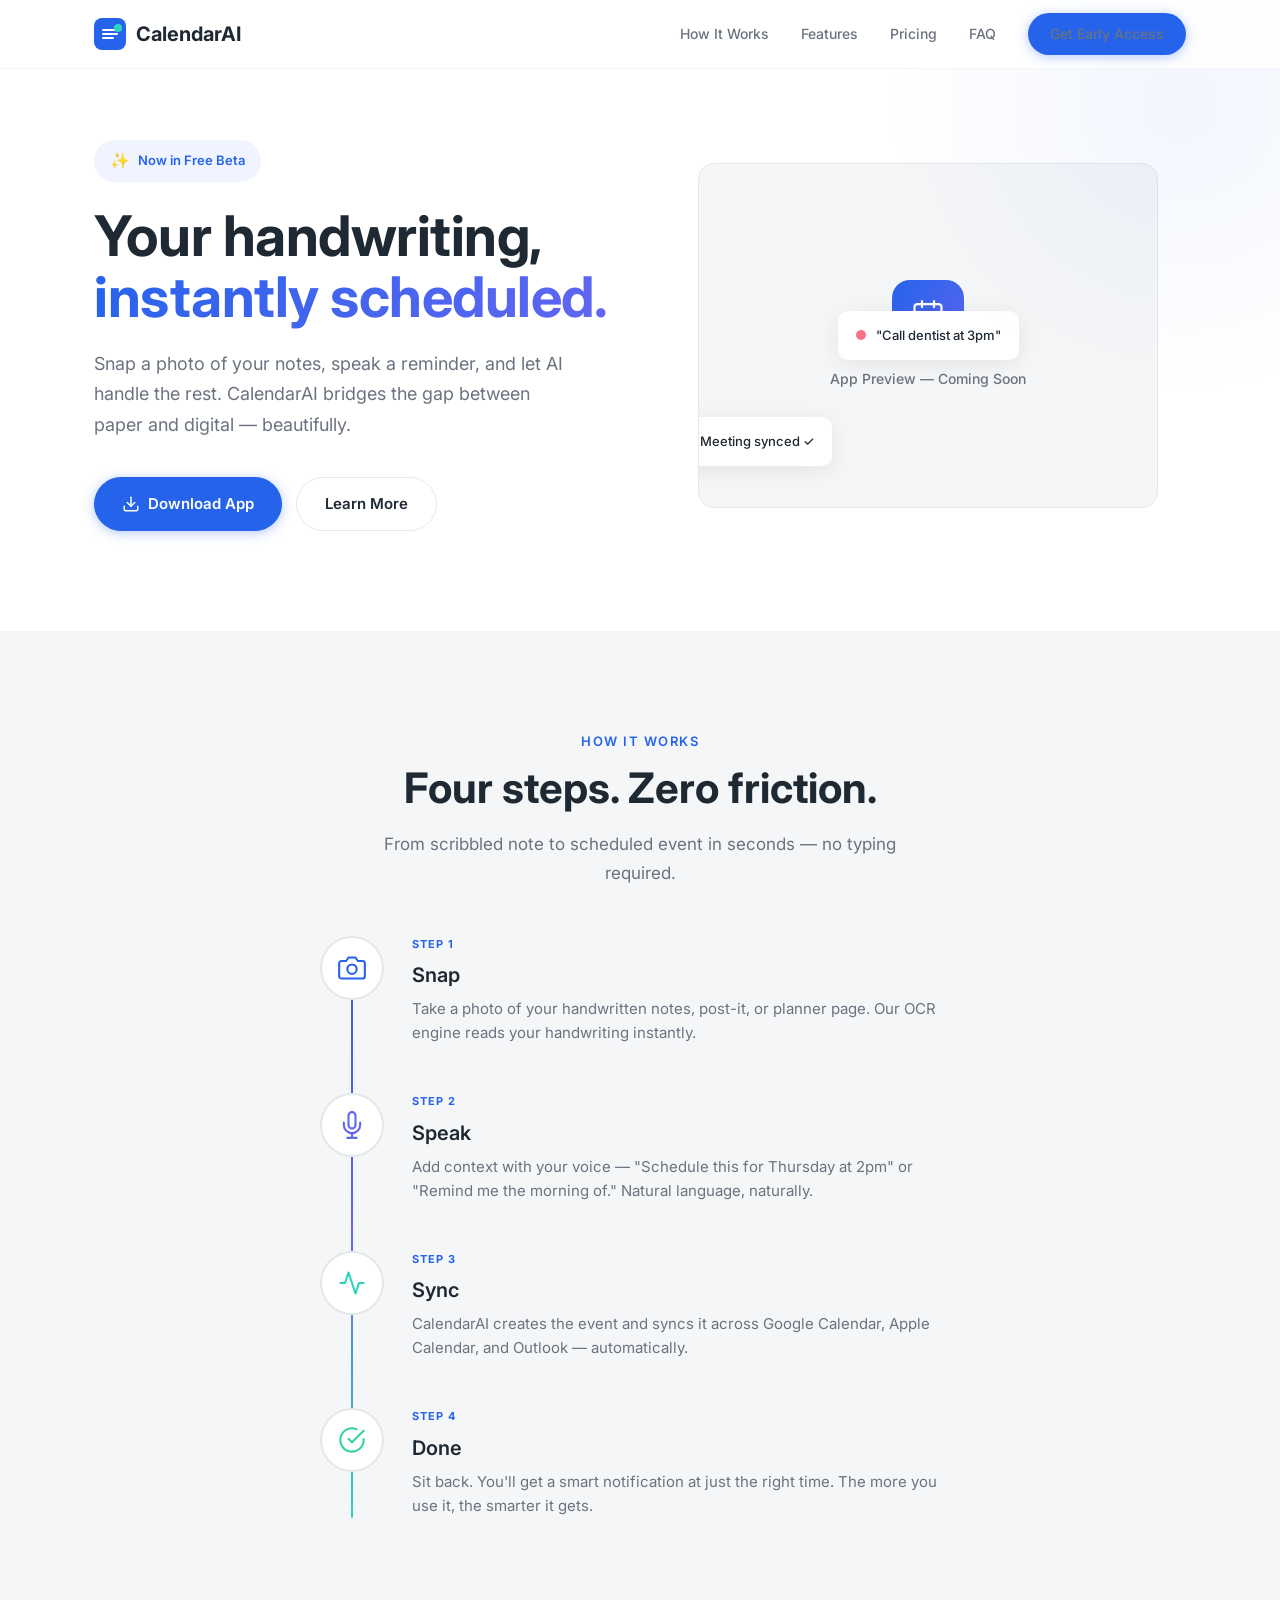
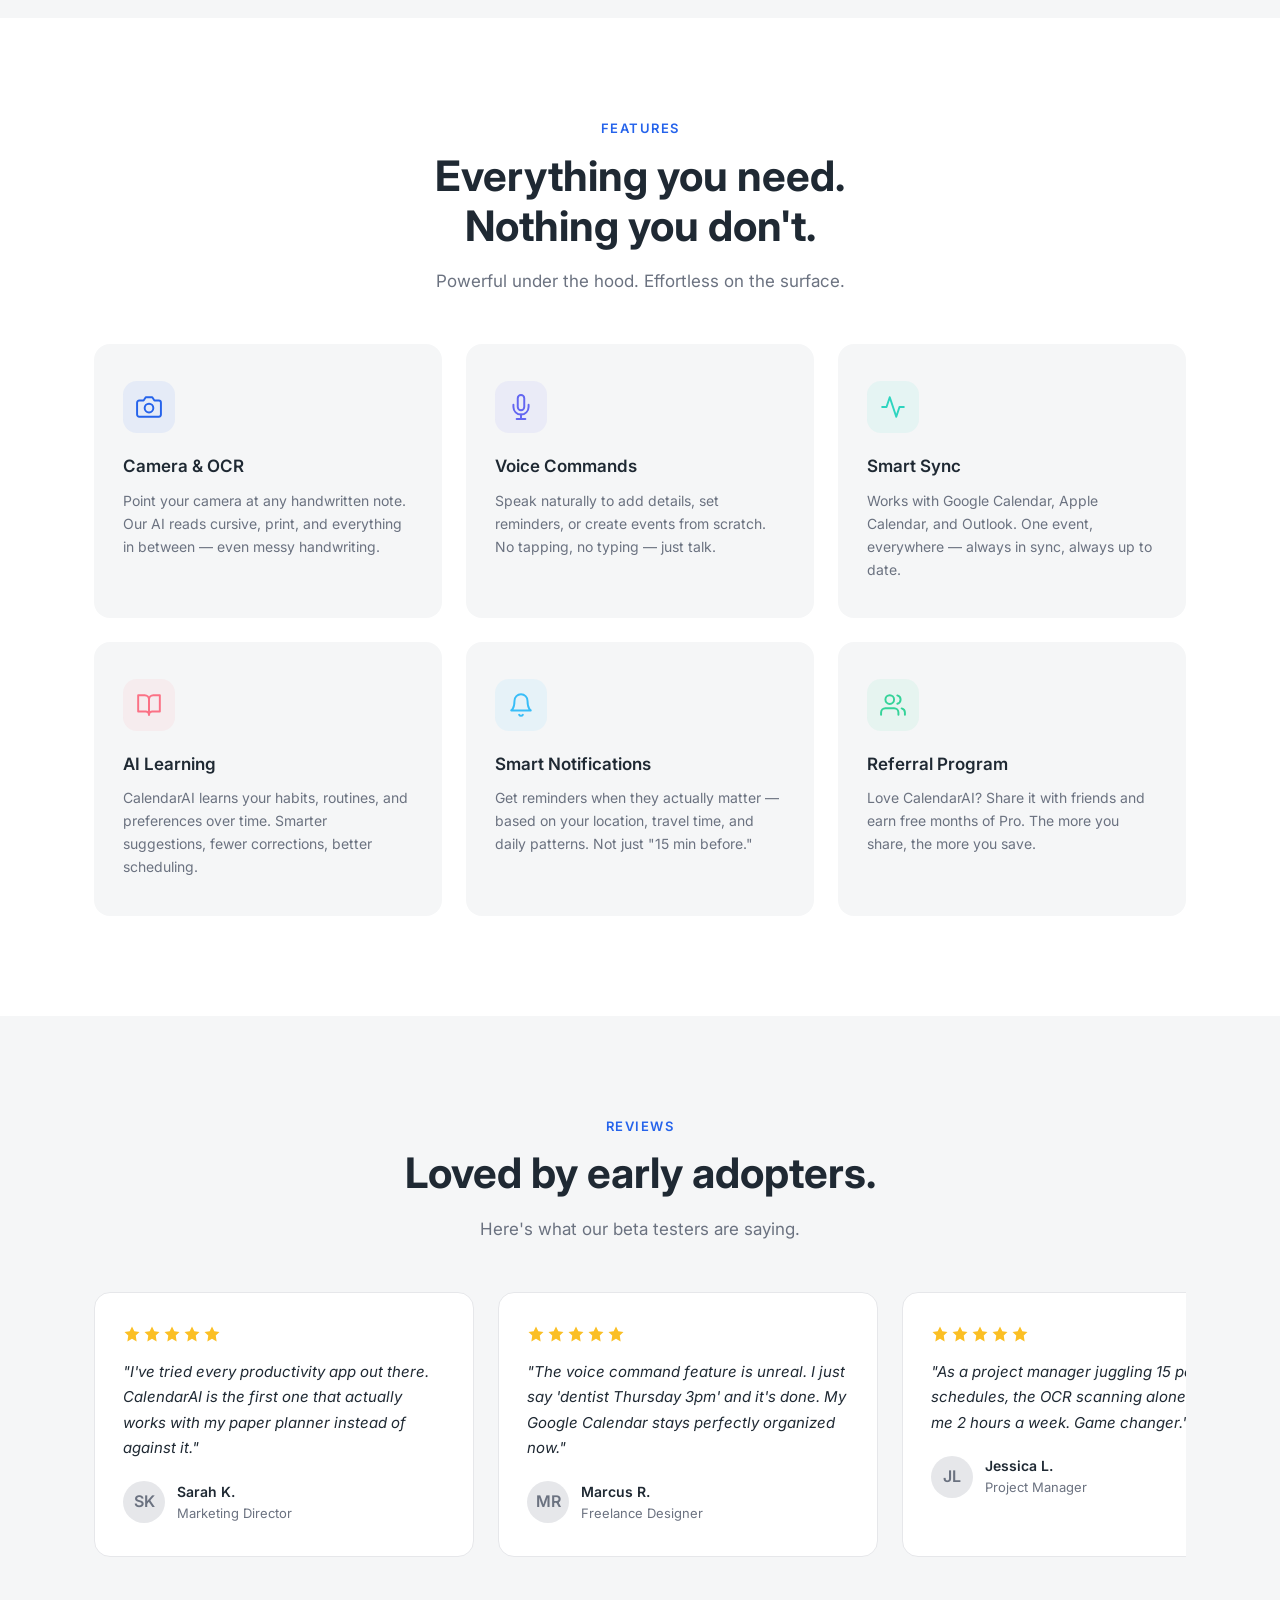
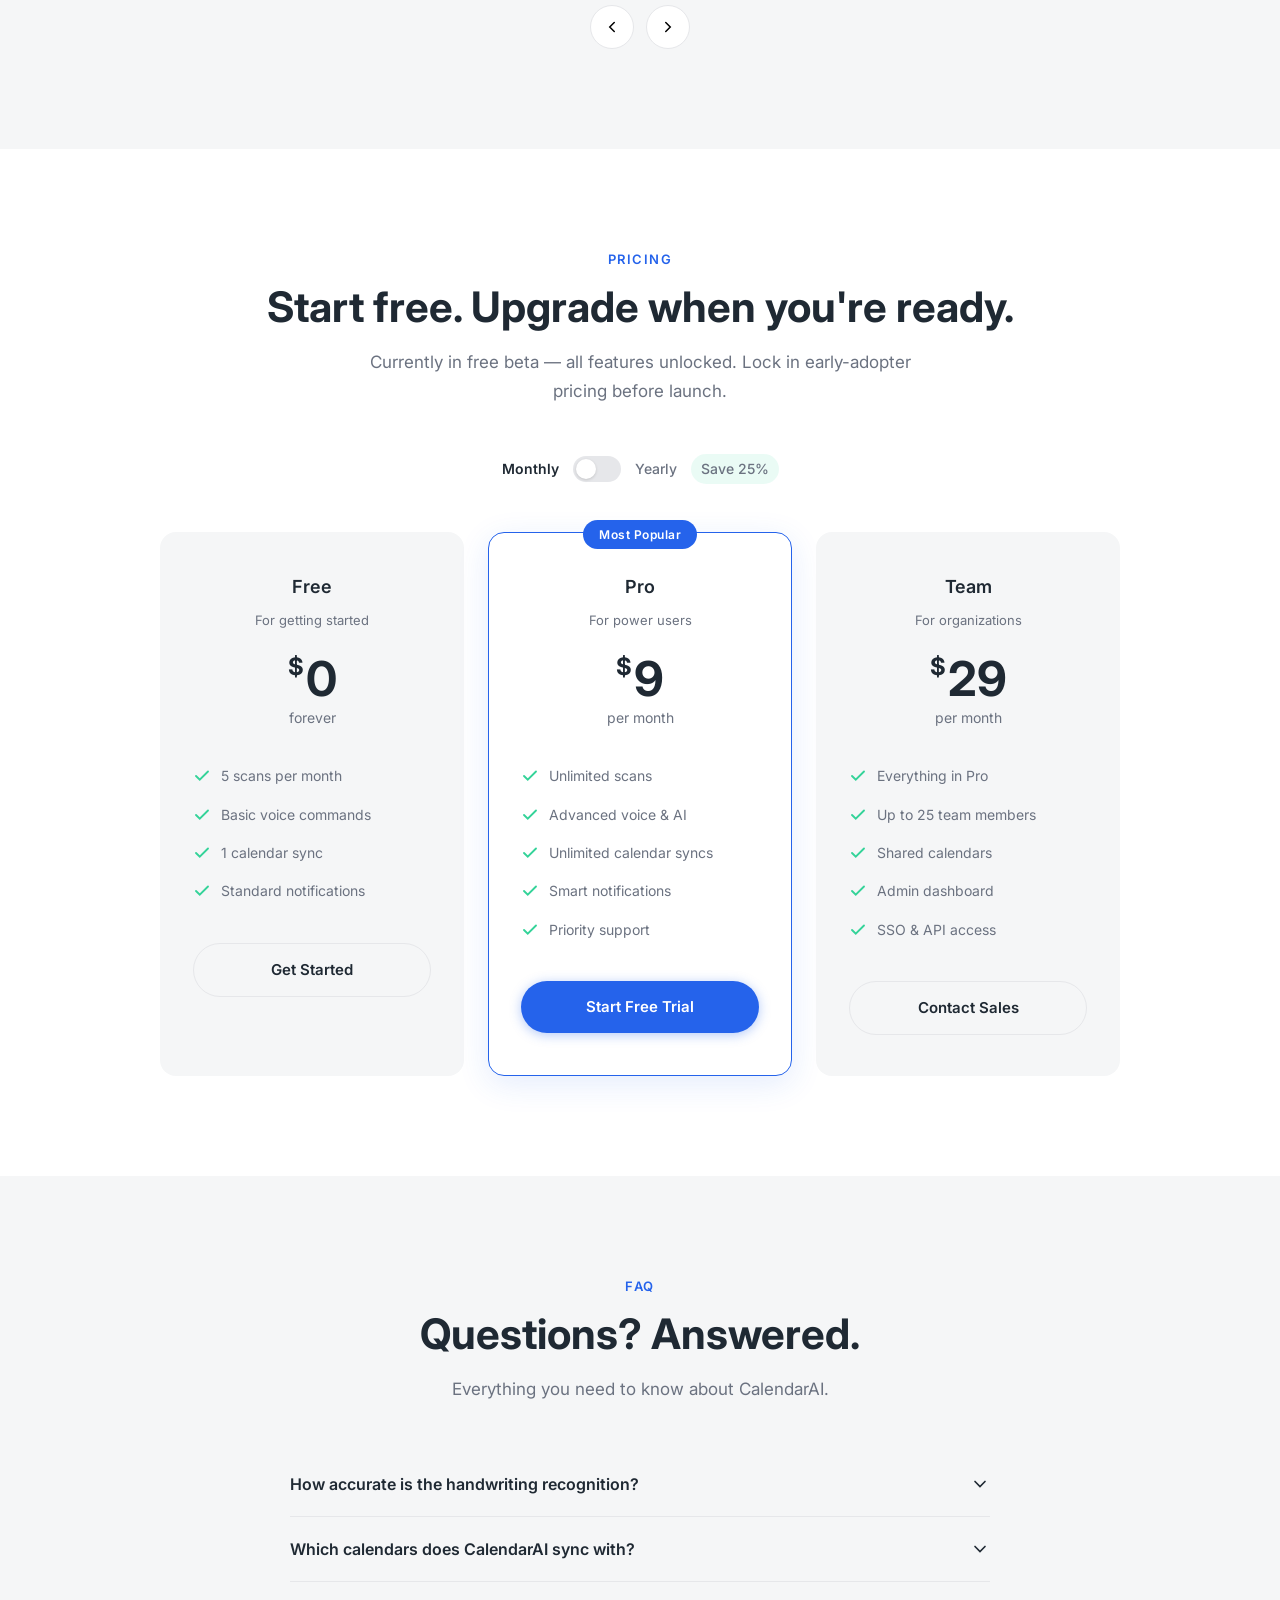
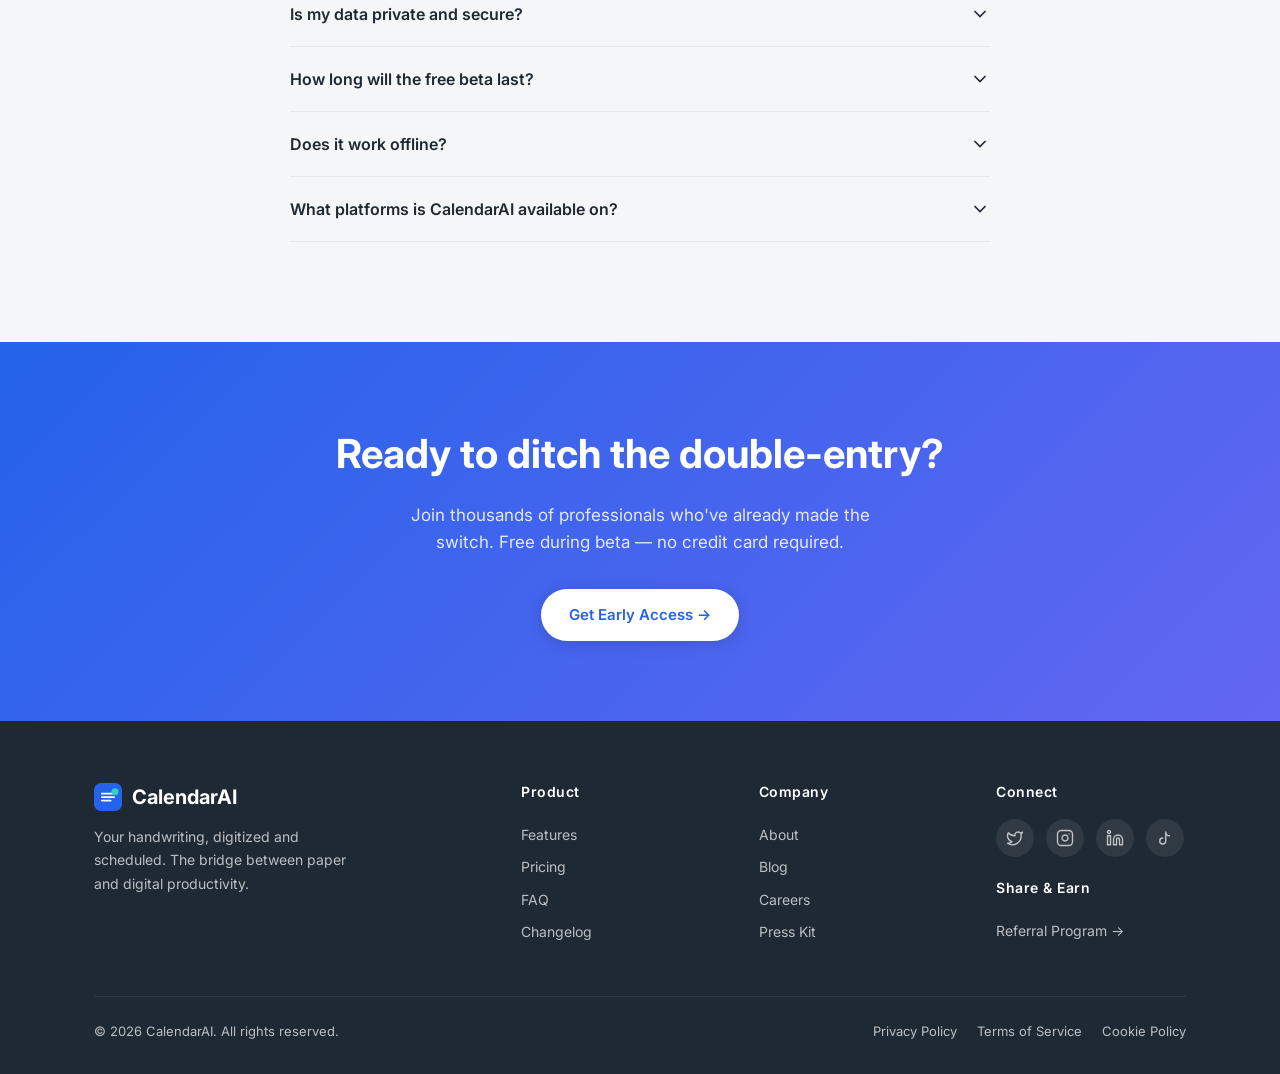
==== index.html @ 5174bf55 "Initial landing page mockup" ====
<!DOCTYPE html>
<html lang="en">
<head>
<meta charset="UTF-8">
<meta name="viewport" content="width=device-width, initial-scale=1.0">
<title>CalendarAI — Your Handwriting, Digitized & Scheduled</title>
<link rel="preconnect" href="https://fonts.googleapis.com">
<link rel="preconnect" href="https://fonts.gstatic.com" crossorigin>
<link href="https://fonts.googleapis.com/css2?family=Inter:wght@400;500;600;700&display=swap" rel="stylesheet">
<style>
/* ========== RESET & BASE ========== */
*, *::before, *::after { box-sizing: border-box; margin: 0; padding: 0; }
html { scroll-behavior: smooth; -webkit-text-size-adjust: 100%; }
body {
  font-family: 'Inter', -apple-system, BlinkMacSystemFont, 'Segoe UI', sans-serif;
  color: #1F2933;
  background: #FFFFFF;
  line-height: 1.6;
  -webkit-font-smoothing: antialiased;
  -moz-osx-font-smoothing: grayscale;
  overflow-x: hidden;
}
img { max-width: 100%; display: block; }
a { text-decoration: none; color: inherit; }
ul { list-style: none; }

/* ========== VARIABLES ========== */
:root {
  --blue: #2563EB;
  --blue-hover: #1D4ED8;
  --bg: #FFFFFF;
  --bg-alt: #F5F6F7;
  --surface: #E6E7EA;
  --text: #1F2933;
  --text-secondary: #6B7280;
  --indigo: #6366F1;
  --teal: #2DD4BF;
  --coral: #FB7185;
  --green: #34D399;
  --sky: #38BDF8;
  --radius: 16px;
  --radius-sm: 10px;
  --shadow: 0 1px 3px rgba(0,0,0,.06), 0 4px 12px rgba(0,0,0,.04);
  --shadow-lg: 0 4px 24px rgba(0,0,0,.08);
  --max-w: 1140px;
  --section-py: 100px;
}

/* ========== UTILITY ========== */
.container { max-width: var(--max-w); margin: 0 auto; padding: 0 24px; }
.section-label {
  font-size: 13px;
  font-weight: 600;
  letter-spacing: 1.5px;
  text-transform: uppercase;
  color: var(--blue);
  margin-bottom: 12px;
}
.section-title {
  font-size: clamp(28px, 4vw, 42px);
  font-weight: 700;
  line-height: 1.2;
  color: var(--text);
  margin-bottom: 16px;
}
.section-subtitle {
  font-size: 17px;
  color: var(--text-secondary);
  max-width: 580px;
  margin: 0 auto 48px;
  line-height: 1.7;
}
.text-center { text-align: center; }

/* ========== BUTTONS ========== */
.btn {
  display: inline-flex;
  align-items: center;
  gap: 8px;
  font-family: inherit;
  font-size: 15px;
  font-weight: 600;
  padding: 14px 28px;
  border-radius: 50px;
  border: none;
  cursor: pointer;
  transition: all .25s ease;
}
.btn-primary {
  background: var(--blue);
  color: #fff;
  box-shadow: 0 2px 12px rgba(37,99,235,.35);
}
.btn-primary:hover {
  background: var(--blue-hover);
  box-shadow: 0 4px 20px rgba(37,99,235,.45);
  transform: translateY(-1px);
}
.btn-outline {
  background: transparent;
  color: var(--text);
  border: 1.5px solid var(--surface);
}
.btn-outline:hover {
  border-color: var(--blue);
  color: var(--blue);
}

/* ========== NAV ========== */
.nav {
  position: fixed;
  top: 0;
  left: 0;
  right: 0;
  z-index: 100;
  background: rgba(255,255,255,.85);
  backdrop-filter: blur(16px);
  -webkit-backdrop-filter: blur(16px);
  border-bottom: 1px solid rgba(0,0,0,.04);
  transition: box-shadow .3s;
}
.nav.scrolled { box-shadow: 0 1px 8px rgba(0,0,0,.06); }
.nav-inner {
  display: flex;
  align-items: center;
  justify-content: space-between;
  height: 68px;
}
.nav-logo {
  display: flex;
  align-items: center;
  gap: 10px;
  font-size: 20px;
  font-weight: 700;
  color: var(--text);
}
.nav-logo svg { flex-shrink: 0; }
.nav-links { display: flex; align-items: center; gap: 32px; }
.nav-links a {
  font-size: 14px;
  font-weight: 500;
  color: var(--text-secondary);
  transition: color .2s;
}
.nav-links a:hover { color: var(--blue); }
.nav-cta {
  font-size: 14px !important;
  padding: 10px 22px !important;
}
.nav-toggle {
  display: none;
  background: none;
  border: none;
  cursor: pointer;
  padding: 4px;
}
.nav-toggle svg { display: block; }

/* Mobile nav */
@media (max-width: 768px) {
  .nav-links {
    position: fixed;
    top: 68px;
    left: 0;
    right: 0;
    background: #fff;
    flex-direction: column;
    padding: 24px;
    gap: 20px;
    border-bottom: 1px solid var(--surface);
    transform: translateY(-120%);
    transition: transform .3s ease;
    box-shadow: var(--shadow-lg);
  }
  .nav-links.open { transform: translateY(0); }
  .nav-toggle { display: block; }
}

/* ========== HERO ========== */
.hero {
  padding: 140px 0 var(--section-py);
  background: var(--bg);
  position: relative;
  overflow: hidden;
}
.hero::after {
  content: '';
  position: absolute;
  top: -200px;
  right: -200px;
  width: 600px;
  height: 600px;
  border-radius: 50%;
  background: radial-gradient(circle, rgba(37,99,235,.06) 0%, transparent 70%);
  pointer-events: none;
}
.hero-grid {
  display: grid;
  grid-template-columns: 1fr 1fr;
  gap: 60px;
  align-items: center;
}
.hero-badge {
  display: inline-flex;
  align-items: center;
  gap: 8px;
  background: rgba(37,99,235,.07);
  color: var(--blue);
  font-size: 13px;
  font-weight: 600;
  padding: 8px 16px;
  border-radius: 50px;
  margin-bottom: 24px;
}
.hero-badge span { font-size: 16px; }
.hero h1 {
  font-size: clamp(36px, 5vw, 56px);
  font-weight: 700;
  line-height: 1.1;
  letter-spacing: -0.5px;
  margin-bottom: 20px;
}
.hero h1 .highlight {
  background: linear-gradient(135deg, var(--blue), var(--indigo));
  -webkit-background-clip: text;
  -webkit-text-fill-color: transparent;
  background-clip: text;
}
.hero-sub {
  font-size: 18px;
  color: var(--text-secondary);
  line-height: 1.7;
  margin-bottom: 36px;
  max-width: 480px;
}
.hero-buttons { display: flex; gap: 14px; flex-wrap: wrap; }
.hero-image {
  position: relative;
  display: flex;
  align-items: center;
  justify-content: center;
}
.hero-mockup {
  width: 100%;
  max-width: 460px;
  aspect-ratio: 4/3;
  background: var(--bg-alt);
  border-radius: var(--radius);
  border: 1px solid var(--surface);
  display: flex;
  flex-direction: column;
  align-items: center;
  justify-content: center;
  gap: 16px;
  position: relative;
  overflow: hidden;
}
.hero-mockup-icon {
  width: 72px;
  height: 72px;
  border-radius: 18px;
  background: linear-gradient(135deg, var(--blue), var(--indigo));
  display: flex;
  align-items: center;
  justify-content: center;
}
.hero-mockup-text {
  font-size: 14px;
  color: var(--text-secondary);
  font-weight: 500;
}
/* Floating cards */
.float-card {
  position: absolute;
  background: #fff;
  border-radius: var(--radius-sm);
  box-shadow: var(--shadow-lg);
  padding: 14px 18px;
  display: flex;
  align-items: center;
  gap: 10px;
  font-size: 13px;
  font-weight: 500;
  animation: float 6s ease-in-out infinite;
}
.float-card:nth-child(2) { top: 8%; right: -10%; animation-delay: -2s; }
.float-card:nth-child(3) { bottom: 12%; left: -8%; animation-delay: -4s; }
.float-dot { width: 10px; height: 10px; border-radius: 50%; flex-shrink: 0; }

@keyframes float {
  0%, 100% { transform: translateY(0); }
  50% { transform: translateY(-10px); }
}

@media (max-width: 900px) {
  .hero-grid { grid-template-columns: 1fr; text-align: center; }
  .hero-sub { margin-left: auto; margin-right: auto; }
  .hero-buttons { justify-content: center; }
  .hero-image { margin-top: 40px; }
  .float-card { display: none; }
}

/* ========== HOW IT WORKS ========== */
.how {
  padding: var(--section-py) 0;
  background: var(--bg-alt);
}
.how-steps {
  max-width: 640px;
  margin: 0 auto;
  position: relative;
}
.how-steps::before {
  content: '';
  position: absolute;
  left: 31px;
  top: 0;
  bottom: 0;
  width: 2px;
  background: linear-gradient(to bottom, var(--blue), var(--indigo), var(--teal));
  border-radius: 2px;
}
.step {
  display: flex;
  gap: 28px;
  padding-bottom: 48px;
  position: relative;
}
.step:last-child { padding-bottom: 0; }
.step-icon {
  width: 64px;
  height: 64px;
  border-radius: 50%;
  background: #fff;
  border: 2px solid var(--surface);
  display: flex;
  align-items: center;
  justify-content: center;
  flex-shrink: 0;
  position: relative;
  z-index: 1;
  transition: border-color .3s, box-shadow .3s;
}
.step:hover .step-icon {
  border-color: var(--blue);
  box-shadow: 0 0 0 6px rgba(37,99,235,.08);
}
.step-icon svg { width: 28px; height: 28px; }
.step-num {
  font-size: 11px;
  font-weight: 700;
  color: var(--blue);
  letter-spacing: 1px;
  text-transform: uppercase;
  margin-bottom: 6px;
}
.step-title {
  font-size: 20px;
  font-weight: 600;
  margin-bottom: 6px;
}
.step-desc {
  font-size: 15px;
  color: var(--text-secondary);
  line-height: 1.6;
}

/* ========== FEATURES ========== */
.features {
  padding: var(--section-py) 0;
  background: var(--bg);
}
.features-grid {
  display: grid;
  grid-template-columns: repeat(3, 1fr);
  gap: 24px;
}
.feature-card {
  background: var(--bg-alt);
  border-radius: var(--radius);
  padding: 36px 28px;
  border: 1px solid transparent;
  transition: all .3s ease;
}
.feature-card:hover {
  border-color: var(--surface);
  box-shadow: var(--shadow);
  transform: translateY(-4px);
}
.feature-icon {
  width: 52px;
  height: 52px;
  border-radius: 14px;
  display: flex;
  align-items: center;
  justify-content: center;
  margin-bottom: 20px;
}
.feature-icon svg { width: 26px; height: 26px; }
.feature-card h3 {
  font-size: 17px;
  font-weight: 600;
  margin-bottom: 8px;
}
.feature-card p {
  font-size: 14px;
  color: var(--text-secondary);
  line-height: 1.65;
}
@media (max-width: 900px) { .features-grid { grid-template-columns: repeat(2, 1fr); } }
@media (max-width: 560px) { .features-grid { grid-template-columns: 1fr; } }

/* ========== REVIEWS ========== */
.reviews {
  padding: var(--section-py) 0;
  background: var(--bg-alt);
}
.reviews-track {
  display: flex;
  gap: 24px;
  overflow-x: auto;
  scroll-snap-type: x mandatory;
  -webkit-overflow-scrolling: touch;
  padding-bottom: 16px;
  scrollbar-width: none;
}
.reviews-track::-webkit-scrollbar { display: none; }
.review-card {
  min-width: 340px;
  max-width: 380px;
  flex-shrink: 0;
  scroll-snap-align: start;
  background: #fff;
  border-radius: var(--radius);
  padding: 32px 28px;
  border: 1px solid var(--surface);
  transition: box-shadow .3s;
}
.review-card:hover { box-shadow: var(--shadow); }
.review-stars { display: flex; gap: 2px; margin-bottom: 16px; }
.review-stars svg { width: 18px; height: 18px; color: #FBBF24; }
.review-text {
  font-size: 15px;
  line-height: 1.7;
  color: var(--text);
  margin-bottom: 20px;
  font-style: italic;
}
.review-author { display: flex; align-items: center; gap: 12px; }
.review-avatar {
  width: 42px;
  height: 42px;
  border-radius: 50%;
  background: var(--surface);
  display: flex;
  align-items: center;
  justify-content: center;
  font-size: 16px;
  font-weight: 600;
  color: var(--text-secondary);
}
.review-name { font-size: 14px; font-weight: 600; }
.review-role { font-size: 13px; color: var(--text-secondary); }
.reviews-nav {
  display: flex;
  justify-content: center;
  gap: 12px;
  margin-top: 32px;
}
.reviews-nav button {
  width: 44px;
  height: 44px;
  border-radius: 50%;
  border: 1.5px solid var(--surface);
  background: #fff;
  cursor: pointer;
  display: flex;
  align-items: center;
  justify-content: center;
  transition: all .2s;
}
.reviews-nav button:hover {
  border-color: var(--blue);
  color: var(--blue);
}

/* ========== PRICING ========== */
.pricing {
  padding: var(--section-py) 0;
  background: var(--bg);
}
.pricing-toggle {
  display: flex;
  align-items: center;
  justify-content: center;
  gap: 14px;
  margin-bottom: 48px;
}
.pricing-toggle span {
  font-size: 14px;
  font-weight: 500;
  color: var(--text-secondary);
}
.pricing-toggle span.active { color: var(--text); font-weight: 600; }
.toggle-switch {
  width: 48px;
  height: 26px;
  background: var(--surface);
  border-radius: 50px;
  position: relative;
  cursor: pointer;
  transition: background .3s;
  border: none;
}
.toggle-switch.on { background: var(--blue); }
.toggle-switch::after {
  content: '';
  position: absolute;
  width: 20px;
  height: 20px;
  border-radius: 50%;
  background: #fff;
  top: 3px;
  left: 3px;
  transition: transform .3s;
  box-shadow: 0 1px 3px rgba(0,0,0,.15);
}
.toggle-switch.on::after { transform: translateX(22px); }
.save-badge {
  font-size: 12px;
  font-weight: 600;
  color: var(--green);
  background: rgba(52,211,153,.1);
  padding: 4px 10px;
  border-radius: 50px;
}
.pricing-grid {
  display: grid;
  grid-template-columns: repeat(3, 1fr);
  gap: 24px;
  max-width: 960px;
  margin: 0 auto;
}
.price-card {
  background: var(--bg-alt);
  border-radius: var(--radius);
  padding: 40px 32px;
  text-align: center;
  border: 1.5px solid transparent;
  transition: all .3s;
  position: relative;
}
.price-card:hover { border-color: var(--surface); }
.price-card.featured {
  background: #fff;
  border-color: var(--blue);
  box-shadow: 0 8px 32px rgba(37,99,235,.12);
  transform: scale(1.03);
}
.price-card.featured:hover { transform: scale(1.05); }
.price-popular {
  position: absolute;
  top: -13px;
  left: 50%;
  transform: translateX(-50%);
  background: var(--blue);
  color: #fff;
  font-size: 12px;
  font-weight: 600;
  padding: 5px 16px;
  border-radius: 50px;
  letter-spacing: .5px;
}
.price-name {
  font-size: 18px;
  font-weight: 600;
  margin-bottom: 8px;
}
.price-desc {
  font-size: 13px;
  color: var(--text-secondary);
  margin-bottom: 24px;
}
.price-amount {
  font-size: 48px;
  font-weight: 700;
  line-height: 1;
  margin-bottom: 4px;
}
.price-amount .currency { font-size: 24px; vertical-align: top; margin-right: 2px; }
.price-period {
  font-size: 14px;
  color: var(--text-secondary);
  margin-bottom: 28px;
}
.price-features {
  text-align: left;
  margin-bottom: 32px;
}
.price-features li {
  font-size: 14px;
  padding: 8px 0;
  display: flex;
  align-items: center;
  gap: 10px;
  color: var(--text-secondary);
}
.price-features li svg { flex-shrink: 0; color: var(--green); }
.price-card .btn { width: 100%; justify-content: center; }
@media (max-width: 768px) {
  .pricing-grid { grid-template-columns: 1fr; max-width: 400px; }
  .price-card.featured { transform: none; }
  .price-card.featured:hover { transform: translateY(-4px); }
}

/* ========== FAQ ========== */
.faq {
  padding: var(--section-py) 0;
  background: var(--bg-alt);
}
.faq-list {
  max-width: 700px;
  margin: 0 auto;
}
.faq-item {
  border-bottom: 1px solid var(--surface);
}
.faq-question {
  width: 100%;
  background: none;
  border: none;
  padding: 22px 0;
  font-family: inherit;
  font-size: 16px;
  font-weight: 600;
  color: var(--text);
  text-align: left;
  cursor: pointer;
  display: flex;
  align-items: center;
  justify-content: space-between;
  gap: 16px;
}
.faq-question:hover { color: var(--blue); }
.faq-chevron {
  width: 20px;
  height: 20px;
  flex-shrink: 0;
  transition: transform .3s;
}
.faq-item.open .faq-chevron { transform: rotate(180deg); }
.faq-answer {
  max-height: 0;
  overflow: hidden;
  transition: max-height .35s ease, padding .35s ease;
}
.faq-answer-inner {
  padding-bottom: 22px;
  font-size: 15px;
  color: var(--text-secondary);
  line-height: 1.7;
}

/* ========== CTA BANNER ========== */
.cta-banner {
  padding: 80px 0;
  background: linear-gradient(135deg, var(--blue), var(--indigo));
  text-align: center;
  color: #fff;
}
.cta-banner h2 {
  font-size: clamp(28px, 4vw, 40px);
  font-weight: 700;
  margin-bottom: 16px;
}
.cta-banner p {
  font-size: 17px;
  opacity: .85;
  margin-bottom: 32px;
  max-width: 500px;
  margin-left: auto;
  margin-right: auto;
}
.cta-banner .btn-primary {
  background: #fff;
  color: var(--blue);
  box-shadow: 0 2px 16px rgba(0,0,0,.15);
}
.cta-banner .btn-primary:hover { transform: translateY(-2px); box-shadow: 0 4px 24px rgba(0,0,0,.2); }

/* ========== FOOTER ========== */
.footer {
  padding: 60px 0 32px;
  background: var(--text);
  color: rgba(255,255,255,.7);
}
.footer-grid {
  display: grid;
  grid-template-columns: 2fr 1fr 1fr 1fr;
  gap: 48px;
  margin-bottom: 48px;
}
.footer-brand p {
  font-size: 14px;
  line-height: 1.7;
  margin-top: 12px;
  max-width: 280px;
}
.footer h4 {
  color: #fff;
  font-size: 14px;
  font-weight: 600;
  margin-bottom: 16px;
  letter-spacing: .5px;
}
.footer-col a {
  display: block;
  font-size: 14px;
  padding: 5px 0;
  transition: color .2s;
}
.footer-col a:hover { color: #fff; }
.footer-socials {
  display: flex;
  gap: 12px;
  margin-top: 12px;
}
.footer-socials a {
  width: 38px;
  height: 38px;
  border-radius: 50%;
  background: rgba(255,255,255,.08);
  display: flex;
  align-items: center;
  justify-content: center;
  transition: background .2s;
}
.footer-socials a:hover { background: rgba(255,255,255,.16); }
.footer-bottom {
  border-top: 1px solid rgba(255,255,255,.08);
  padding-top: 24px;
  display: flex;
  justify-content: space-between;
  align-items: center;
  font-size: 13px;
}
.footer-bottom a { transition: color .2s; }
.footer-bottom a:hover { color: #fff; }
@media (max-width: 768px) {
  .footer-grid { grid-template-columns: 1fr 1fr; gap: 32px; }
  .footer-bottom { flex-direction: column; gap: 12px; text-align: center; }
}
@media (max-width: 480px) {
  .footer-grid { grid-template-columns: 1fr; }
}

/* ========== ANIMATIONS ========== */
.fade-up {
  opacity: 0;
  transform: translateY(24px);
  transition: opacity .6s ease, transform .6s ease;
}
.fade-up.visible {
  opacity: 1;
  transform: translateY(0);
}
</style>
</head>
<body>

<!-- ============ NAV ============ -->
<nav class="nav" id="nav">
  <div class="container nav-inner">
    <a href="#" class="nav-logo">
      <svg width="32" height="32" viewBox="0 0 32 32" fill="none">
        <rect width="32" height="32" rx="8" fill="#2563EB"/>
        <path d="M9 12h14M9 16h14M9 20h10" stroke="#fff" stroke-width="2" stroke-linecap="round"/>
        <circle cx="24" cy="10" r="4" fill="#2DD4BF"/>
      </svg>
      CalendarAI
    </a>
    <div class="nav-links" id="navLinks">
      <a href="#how">How It Works</a>
      <a href="#features">Features</a>
      <a href="#pricing">Pricing</a>
      <a href="#faq">FAQ</a>
      <a href="#hero" class="btn btn-primary nav-cta">Get Early Access</a>
    </div>
    <button class="nav-toggle" id="navToggle" aria-label="Menu">
      <svg width="24" height="24" viewBox="0 0 24 24" fill="none" stroke="#1F2933" stroke-width="2" stroke-linecap="round">
        <line x1="3" y1="6" x2="21" y2="6"/><line x1="3" y1="12" x2="21" y2="12"/><line x1="3" y1="18" x2="21" y2="18"/>
      </svg>
    </button>
  </div>
</nav>

<!-- ============ HERO ============ -->
<section class="hero" id="hero">
  <div class="container hero-grid">
    <div class="fade-up">
      <div class="hero-badge">
        <span>✨</span> Now in Free Beta
      </div>
      <h1>Your handwriting,<br><span class="highlight">instantly scheduled.</span></h1>
      <p class="hero-sub">Snap a photo of your notes, speak a reminder, and let AI handle the rest. CalendarAI bridges the gap between paper and digital — beautifully.</p>
      <div class="hero-buttons">
        <a href="#pricing" class="btn btn-primary">
          <svg width="18" height="18" viewBox="0 0 24 24" fill="none" stroke="currentColor" stroke-width="2" stroke-linecap="round"><path d="M21 15v4a2 2 0 01-2 2H5a2 2 0 01-2-2v-4"/><polyline points="7 10 12 15 17 10"/><line x1="12" y1="15" x2="12" y2="3"/></svg>
          Download App
        </a>
        <a href="#how" class="btn btn-outline">Learn More</a>
      </div>
    </div>
    <div class="hero-image fade-up" style="animation-delay:.15s">
      <div class="hero-mockup">
        <div class="hero-mockup-icon">
          <svg width="36" height="36" viewBox="0 0 24 24" fill="none" stroke="#fff" stroke-width="1.5" stroke-linecap="round">
            <rect x="3" y="4" width="18" height="18" rx="2"/><line x1="16" y1="2" x2="16" y2="6"/><line x1="8" y1="2" x2="8" y2="6"/><line x1="3" y1="10" x2="21" y2="10"/><path d="M8 14h.01M12 14h.01M16 14h.01M8 18h.01M12 18h.01"/>
          </svg>
        </div>
        <span class="hero-mockup-text">App Preview — Coming Soon</span>
        <div class="float-card">
          <div class="float-dot" style="background:var(--green)"></div>
          Meeting synced ✓
        </div>
        <div class="float-card">
          <div class="float-dot" style="background:var(--coral)"></div>
          "Call dentist at 3pm"
        </div>
      </div>
    </div>
  </div>
</section>

<!-- ============ HOW IT WORKS ============ -->
<section class="how" id="how">
  <div class="container text-center">
    <p class="section-label fade-up">How It Works</p>
    <h2 class="section-title fade-up">Four steps. Zero friction.</h2>
    <p class="section-subtitle fade-up">From scribbled note to scheduled event in seconds — no typing required.</p>
  </div>
  <div class="container">
    <div class="how-steps">
      <div class="step fade-up">
        <div class="step-icon">
          <svg viewBox="0 0 24 24" fill="none" stroke="#2563EB" stroke-width="1.8" stroke-linecap="round" stroke-linejoin="round">
            <path d="M23 19a2 2 0 01-2 2H3a2 2 0 01-2-2V8a2 2 0 012-2h4l2-3h6l2 3h4a2 2 0 012 2z"/><circle cx="12" cy="13" r="4"/>
          </svg>
        </div>
        <div>
          <div class="step-num">Step 1</div>
          <h3 class="step-title">Snap</h3>
          <p class="step-desc">Take a photo of your handwritten notes, post-it, or planner page. Our OCR engine reads your handwriting instantly.</p>
        </div>
      </div>
      <div class="step fade-up">
        <div class="step-icon">
          <svg viewBox="0 0 24 24" fill="none" stroke="#6366F1" stroke-width="1.8" stroke-linecap="round" stroke-linejoin="round">
            <path d="M12 1a3 3 0 00-3 3v8a3 3 0 006 0V4a3 3 0 00-3-3z"/><path d="M19 10v2a7 7 0 01-14 0v-2"/><line x1="12" y1="19" x2="12" y2="23"/><line x1="8" y1="23" x2="16" y2="23"/>
          </svg>
        </div>
        <div>
          <div class="step-num">Step 2</div>
          <h3 class="step-title">Speak</h3>
          <p class="step-desc">Add context with your voice — "Schedule this for Thursday at 2pm" or "Remind me the morning of." Natural language, naturally.</p>
        </div>
      </div>
      <div class="step fade-up">
        <div class="step-icon">
          <svg viewBox="0 0 24 24" fill="none" stroke="#2DD4BF" stroke-width="1.8" stroke-linecap="round" stroke-linejoin="round">
            <polyline points="22 12 18 12 15 21 9 3 6 12 2 12"/>
          </svg>
        </div>
        <div>
          <div class="step-num">Step 3</div>
          <h3 class="step-title">Sync</h3>
          <p class="step-desc">CalendarAI creates the event and syncs it across Google Calendar, Apple Calendar, and Outlook — automatically.</p>
        </div>
      </div>
      <div class="step fade-up">
        <div class="step-icon">
          <svg viewBox="0 0 24 24" fill="none" stroke="#34D399" stroke-width="1.8" stroke-linecap="round" stroke-linejoin="round">
            <path d="M22 11.08V12a10 10 0 11-5.93-9.14"/><polyline points="22 4 12 14.01 9 11.01"/>
          </svg>
        </div>
        <div>
          <div class="step-num">Step 4</div>
          <h3 class="step-title">Done</h3>
          <p class="step-desc">Sit back. You'll get a smart notification at just the right time. The more you use it, the smarter it gets.</p>
        </div>
      </div>
    </div>
  </div>
</section>

<!-- ============ FEATURES ============ -->
<section class="features" id="features">
  <div class="container text-center">
    <p class="section-label fade-up">Features</p>
    <h2 class="section-title fade-up">Everything you need.<br>Nothing you don't.</h2>
    <p class="section-subtitle fade-up">Powerful under the hood. Effortless on the surface.</p>
  </div>
  <div class="container">
    <div class="features-grid">
      <div class="feature-card fade-up">
        <div class="feature-icon" style="background:rgba(37,99,235,.08)">
          <svg viewBox="0 0 24 24" fill="none" stroke="#2563EB" stroke-width="1.8" stroke-linecap="round" stroke-linejoin="round">
            <path d="M23 19a2 2 0 01-2 2H3a2 2 0 01-2-2V8a2 2 0 012-2h4l2-3h6l2 3h4a2 2 0 012 2z"/><circle cx="12" cy="13" r="4"/>
          </svg>
        </div>
        <h3>Camera &amp; OCR</h3>
        <p>Point your camera at any handwritten note. Our AI reads cursive, print, and everything in between — even messy handwriting.</p>
      </div>
      <div class="feature-card fade-up">
        <div class="feature-icon" style="background:rgba(99,102,241,.08)">
          <svg viewBox="0 0 24 24" fill="none" stroke="#6366F1" stroke-width="1.8" stroke-linecap="round" stroke-linejoin="round">
            <path d="M12 1a3 3 0 00-3 3v8a3 3 0 006 0V4a3 3 0 00-3-3z"/><path d="M19 10v2a7 7 0 01-14 0v-2"/><line x1="12" y1="19" x2="12" y2="23"/><line x1="8" y1="23" x2="16" y2="23"/>
          </svg>
        </div>
        <h3>Voice Commands</h3>
        <p>Speak naturally to add details, set reminders, or create events from scratch. No tapping, no typing — just talk.</p>
      </div>
      <div class="feature-card fade-up">
        <div class="feature-icon" style="background:rgba(45,212,191,.08)">
          <svg viewBox="0 0 24 24" fill="none" stroke="#2DD4BF" stroke-width="1.8" stroke-linecap="round" stroke-linejoin="round">
            <polyline points="22 12 18 12 15 21 9 3 6 12 2 12"/>
          </svg>
        </div>
        <h3>Smart Sync</h3>
        <p>Works with Google Calendar, Apple Calendar, and Outlook. One event, everywhere — always in sync, always up to date.</p>
      </div>
      <div class="feature-card fade-up">
        <div class="feature-icon" style="background:rgba(251,113,133,.08)">
          <svg viewBox="0 0 24 24" fill="none" stroke="#FB7185" stroke-width="1.8" stroke-linecap="round" stroke-linejoin="round">
            <path d="M2 3h6a4 4 0 014 4v14a3 3 0 00-3-3H2z"/><path d="M22 3h-6a4 4 0 00-4 4v14a3 3 0 013-3h7z"/>
          </svg>
        </div>
        <h3>AI Learning</h3>
        <p>CalendarAI learns your habits, routines, and preferences over time. Smarter suggestions, fewer corrections, better scheduling.</p>
      </div>
      <div class="feature-card fade-up">
        <div class="feature-icon" style="background:rgba(56,189,248,.08)">
          <svg viewBox="0 0 24 24" fill="none" stroke="#38BDF8" stroke-width="1.8" stroke-linecap="round" stroke-linejoin="round">
            <path d="M18 8A6 6 0 006 8c0 7-3 9-3 9h18s-3-2-3-9"/><path d="M13.73 21a2 2 0 01-3.46 0"/>
          </svg>
        </div>
        <h3>Smart Notifications</h3>
        <p>Get reminders when they actually matter — based on your location, travel time, and daily patterns. Not just "15 min before."</p>
      </div>
      <div class="feature-card fade-up">
        <div class="feature-icon" style="background:rgba(52,211,153,.08)">
          <svg viewBox="0 0 24 24" fill="none" stroke="#34D399" stroke-width="1.8" stroke-linecap="round" stroke-linejoin="round">
            <path d="M17 21v-2a4 4 0 00-4-4H5a4 4 0 00-4 4v2"/><circle cx="9" cy="7" r="4"/><path d="M23 21v-2a4 4 0 00-3-3.87"/><path d="M16 3.13a4 4 0 010 7.75"/>
          </svg>
        </div>
        <h3>Referral Program</h3>
        <p>Love CalendarAI? Share it with friends and earn free months of Pro. The more you share, the more you save.</p>
      </div>
    </div>
  </div>
</section>

<!-- ============ REVIEWS ============ -->
<section class="reviews" id="reviews">
  <div class="container text-center">
    <p class="section-label fade-up">Reviews</p>
    <h2 class="section-title fade-up">Loved by early adopters.</h2>
    <p class="section-subtitle fade-up">Here's what our beta testers are saying.</p>
  </div>
  <div class="container">
    <div class="reviews-track" id="reviewsTrack">
      <div class="review-card">
        <div class="review-stars">
          <svg viewBox="0 0 24 24" fill="#FBBF24"><path d="M12 2l3.09 6.26L22 9.27l-5 4.87L18.18 22 12 18.27 5.82 22 7 14.14l-5-4.87 6.91-1.01z"/></svg>
          <svg viewBox="0 0 24 24" fill="#FBBF24"><path d="M12 2l3.09 6.26L22 9.27l-5 4.87L18.18 22 12 18.27 5.82 22 7 14.14l-5-4.87 6.91-1.01z"/></svg>
          <svg viewBox="0 0 24 24" fill="#FBBF24"><path d="M12 2l3.09 6.26L22 9.27l-5 4.87L18.18 22 12 18.27 5.82 22 7 14.14l-5-4.87 6.91-1.01z"/></svg>
          <svg viewBox="0 0 24 24" fill="#FBBF24"><path d="M12 2l3.09 6.26L22 9.27l-5 4.87L18.18 22 12 18.27 5.82 22 7 14.14l-5-4.87 6.91-1.01z"/></svg>
          <svg viewBox="0 0 24 24" fill="#FBBF24"><path d="M12 2l3.09 6.26L22 9.27l-5 4.87L18.18 22 12 18.27 5.82 22 7 14.14l-5-4.87 6.91-1.01z"/></svg>
        </div>
        <p class="review-text">"I've tried every productivity app out there. CalendarAI is the first one that actually works with my paper planner instead of against it."</p>
        <div class="review-author">
          <div class="review-avatar">SK</div>
          <div>
            <div class="review-name">Sarah K.</div>
            <div class="review-role">Marketing Director</div>
          </div>
        </div>
      </div>
      <div class="review-card">
        <div class="review-stars">
          <svg viewBox="0 0 24 24" fill="#FBBF24"><path d="M12 2l3.09 6.26L22 9.27l-5 4.87L18.18 22 12 18.27 5.82 22 7 14.14l-5-4.87 6.91-1.01z"/></svg>
          <svg viewBox="0 0 24 24" fill="#FBBF24"><path d="M12 2l3.09 6.26L22 9.27l-5 4.87L18.18 22 12 18.27 5.82 22 7 14.14l-5-4.87 6.91-1.01z"/></svg>
          <svg viewBox="0 0 24 24" fill="#FBBF24"><path d="M12 2l3.09 6.26L22 9.27l-5 4.87L18.18 22 12 18.27 5.82 22 7 14.14l-5-4.87 6.91-1.01z"/></svg>
          <svg viewBox="0 0 24 24" fill="#FBBF24"><path d="M12 2l3.09 6.26L22 9.27l-5 4.87L18.18 22 12 18.27 5.82 22 7 14.14l-5-4.87 6.91-1.01z"/></svg>
          <svg viewBox="0 0 24 24" fill="#FBBF24"><path d="M12 2l3.09 6.26L22 9.27l-5 4.87L18.18 22 12 18.27 5.82 22 7 14.14l-5-4.87 6.91-1.01z"/></svg>
        </div>
        <p class="review-text">"The voice command feature is unreal. I just say 'dentist Thursday 3pm' and it's done. My Google Calendar stays perfectly organized now."</p>
        <div class="review-author">
          <div class="review-avatar">MR</div>
          <div>
            <div class="review-name">Marcus R.</div>
            <div class="review-role">Freelance Designer</div>
          </div>
        </div>
      </div>
      <div class="review-card">
        <div class="review-stars">
          <svg viewBox="0 0 24 24" fill="#FBBF24"><path d="M12 2l3.09 6.26L22 9.27l-5 4.87L18.18 22 12 18.27 5.82 22 7 14.14l-5-4.87 6.91-1.01z"/></svg>
          <svg viewBox="0 0 24 24" fill="#FBBF24"><path d="M12 2l3.09 6.26L22 9.27l-5 4.87L18.18 22 12 18.27 5.82 22 7 14.14l-5-4.87 6.91-1.01z"/></svg>
          <svg viewBox="0 0 24 24" fill="#FBBF24"><path d="M12 2l3.09 6.26L22 9.27l-5 4.87L18.18 22 12 18.27 5.82 22 7 14.14l-5-4.87 6.91-1.01z"/></svg>
          <svg viewBox="0 0 24 24" fill="#FBBF24"><path d="M12 2l3.09 6.26L22 9.27l-5 4.87L18.18 22 12 18.27 5.82 22 7 14.14l-5-4.87 6.91-1.01z"/></svg>
          <svg viewBox="0 0 24 24" fill="#FBBF24"><path d="M12 2l3.09 6.26L22 9.27l-5 4.87L18.18 22 12 18.27 5.82 22 7 14.14l-5-4.87 6.91-1.01z"/></svg>
        </div>
        <p class="review-text">"As a project manager juggling 15 people's schedules, the OCR scanning alone saves me 2 hours a week. Game changer."</p>
        <div class="review-author">
          <div class="review-avatar">JL</div>
          <div>
            <div class="review-name">Jessica L.</div>
            <div class="review-role">Project Manager</div>
          </div>
        </div>
      </div>
      <div class="review-card">
        <div class="review-stars">
          <svg viewBox="0 0 24 24" fill="#FBBF24"><path d="M12 2l3.09 6.26L22 9.27l-5 4.87L18.18 22 12 18.27 5.82 22 7 14.14l-5-4.87 6.91-1.01z"/></svg>
          <svg viewBox="0 0 24 24" fill="#FBBF24"><path d="M12 2l3.09 6.26L22 9.27l-5 4.87L18.18 22 12 18.27 5.82 22 7 14.14l-5-4.87 6.91-1.01z"/></svg>
          <svg viewBox="0 0 24 24" fill="#FBBF24"><path d="M12 2l3.09 6.26L22 9.27l-5 4.87L18.18 22 12 18.27 5.82 22 7 14.14l-5-4.87 6.91-1.01z"/></svg>
          <svg viewBox="0 0 24 24" fill="#FBBF24"><path d="M12 2l3.09 6.26L22 9.27l-5 4.87L18.18 22 12 18.27 5.82 22 7 14.14l-5-4.87 6.91-1.01z"/></svg>
          <svg viewBox="0 0 24 24" fill="#FBBF24"><path d="M12 2l3.09 6.26L22 9.27l-5 4.87L18.18 22 12 18.27 5.82 22 7 14.14l-5-4.87 6.91-1.01z"/></svg>
        </div>
        <p class="review-text">"I was skeptical about AI reading my handwriting — I have the worst doctor's scrawl. But it nails it every time. Color me impressed."</p>
        <div class="review-author">
          <div class="review-avatar">DT</div>
          <div>
            <div class="review-name">Dr. David T.</div>
            <div class="review-role">Physician</div>
          </div>
        </div>
      </div>
    </div>
    <div class="reviews-nav">
      <button onclick="scrollReviews(-1)" aria-label="Previous">
        <svg width="18" height="18" viewBox="0 0 24 24" fill="none" stroke="currentColor" stroke-width="2" stroke-linecap="round"><polyline points="15 18 9 12 15 6"/></svg>
      </button>
      <button onclick="scrollReviews(1)" aria-label="Next">
        <svg width="18" height="18" viewBox="0 0 24 24" fill="none" stroke="currentColor" stroke-width="2" stroke-linecap="round"><polyline points="9 18 15 12 9 6"/></svg>
      </button>
    </div>
  </div>
</section>

<!-- ============ PRICING ============ -->
<section class="pricing" id="pricing">
  <div class="container text-center">
    <p class="section-label fade-up">Pricing</p>
    <h2 class="section-title fade-up">Start free. Upgrade when you're ready.</h2>
    <p class="section-subtitle fade-up">Currently in free beta — all features unlocked. Lock in early-adopter pricing before launch.</p>
    <div class="pricing-toggle fade-up">
      <span class="active" id="monthlyLabel">Monthly</span>
      <button class="toggle-switch" id="pricingToggle" onclick="togglePricing()" aria-label="Toggle yearly pricing"></button>
      <span id="yearlyLabel">Yearly</span>
      <span class="save-badge">Save 25%</span>
    </div>
  </div>
  <div class="container">
    <div class="pricing-grid">
      <div class="price-card fade-up">
        <div class="price-name">Free</div>
        <div class="price-desc">For getting started</div>
        <div class="price-amount"><span class="currency">$</span>0</div>
        <div class="price-period">forever</div>
        <ul class="price-features">
          <li><svg width="18" height="18" viewBox="0 0 24 24" fill="none" stroke="currentColor" stroke-width="2.5" stroke-linecap="round"><polyline points="20 6 9 17 4 12"/></svg> 5 scans per month</li>
          <li><svg width="18" height="18" viewBox="0 0 24 24" fill="none" stroke="currentColor" stroke-width="2.5" stroke-linecap="round"><polyline points="20 6 9 17 4 12"/></svg> Basic voice commands</li>
          <li><svg width="18" height="18" viewBox="0 0 24 24" fill="none" stroke="currentColor" stroke-width="2.5" stroke-linecap="round"><polyline points="20 6 9 17 4 12"/></svg> 1 calendar sync</li>
          <li><svg width="18" height="18" viewBox="0 0 24 24" fill="none" stroke="currentColor" stroke-width="2.5" stroke-linecap="round"><polyline points="20 6 9 17 4 12"/></svg> Standard notifications</li>
        </ul>
        <a href="#" class="btn btn-outline">Get Started</a>
      </div>
      <div class="price-card featured fade-up">
        <div class="price-popular">Most Popular</div>
        <div class="price-name">Pro</div>
        <div class="price-desc">For power users</div>
        <div class="price-amount" id="proPrice"><span class="currency">$</span><span id="proPriceVal">9</span></div>
        <div class="price-period" id="proPeriod">per month</div>
        <ul class="price-features">
          <li><svg width="18" height="18" viewBox="0 0 24 24" fill="none" stroke="currentColor" stroke-width="2.5" stroke-linecap="round"><polyline points="20 6 9 17 4 12"/></svg> Unlimited scans</li>
          <li><svg width="18" height="18" viewBox="0 0 24 24" fill="none" stroke="currentColor" stroke-width="2.5" stroke-linecap="round"><polyline points="20 6 9 17 4 12"/></svg> Advanced voice &amp; AI</li>
          <li><svg width="18" height="18" viewBox="0 0 24 24" fill="none" stroke="currentColor" stroke-width="2.5" stroke-linecap="round"><polyline points="20 6 9 17 4 12"/></svg> Unlimited calendar syncs</li>
          <li><svg width="18" height="18" viewBox="0 0 24 24" fill="none" stroke="currentColor" stroke-width="2.5" stroke-linecap="round"><polyline points="20 6 9 17 4 12"/></svg> Smart notifications</li>
          <li><svg width="18" height="18" viewBox="0 0 24 24" fill="none" stroke="currentColor" stroke-width="2.5" stroke-linecap="round"><polyline points="20 6 9 17 4 12"/></svg> Priority support</li>
        </ul>
        <a href="#" class="btn btn-primary">Start Free Trial</a>
      </div>
      <div class="price-card fade-up">
        <div class="price-name">Team</div>
        <div class="price-desc">For organizations</div>
        <div class="price-amount" id="teamPrice"><span class="currency">$</span><span id="teamPriceVal">29</span></div>
        <div class="price-period" id="teamPeriod">per month</div>
        <ul class="price-features">
          <li><svg width="18" height="18" viewBox="0 0 24 24" fill="none" stroke="currentColor" stroke-width="2.5" stroke-linecap="round"><polyline points="20 6 9 17 4 12"/></svg> Everything in Pro</li>
          <li><svg width="18" height="18" viewBox="0 0 24 24" fill="none" stroke="currentColor" stroke-width="2.5" stroke-linecap="round"><polyline points="20 6 9 17 4 12"/></svg> Up to 25 team members</li>
          <li><svg width="18" height="18" viewBox="0 0 24 24" fill="none" stroke="currentColor" stroke-width="2.5" stroke-linecap="round"><polyline points="20 6 9 17 4 12"/></svg> Shared calendars</li>
          <li><svg width="18" height="18" viewBox="0 0 24 24" fill="none" stroke="currentColor" stroke-width="2.5" stroke-linecap="round"><polyline points="20 6 9 17 4 12"/></svg> Admin dashboard</li>
          <li><svg width="18" height="18" viewBox="0 0 24 24" fill="none" stroke="currentColor" stroke-width="2.5" stroke-linecap="round"><polyline points="20 6 9 17 4 12"/></svg> SSO &amp; API access</li>
        </ul>
        <a href="#" class="btn btn-outline">Contact Sales</a>
      </div>
    </div>
  </div>
</section>

<!-- ============ FAQ ============ -->
<section class="faq" id="faq">
  <div class="container text-center">
    <p class="section-label fade-up">FAQ</p>
    <h2 class="section-title fade-up">Questions? Answered.</h2>
    <p class="section-subtitle fade-up">Everything you need to know about CalendarAI.</p>
  </div>
  <div class="container">
    <div class="faq-list">
      <div class="faq-item fade-up">
        <button class="faq-question" onclick="toggleFaq(this)">
          How accurate is the handwriting recognition?
          <svg class="faq-chevron" viewBox="0 0 24 24" fill="none" stroke="currentColor" stroke-width="2" stroke-linecap="round"><polyline points="6 9 12 15 18 9"/></svg>
        </button>
        <div class="faq-answer">
          <div class="faq-answer-inner">Our OCR engine is trained on millions of handwriting samples and achieves over 95% accuracy across most handwriting styles. It handles cursive, print, mixed case, and even the messiest notes. The AI also improves with use — the more you scan, the better it gets at reading your specific handwriting.</div>
        </div>
      </div>
      <div class="faq-item fade-up">
        <button class="faq-question" onclick="toggleFaq(this)">
          Which calendars does CalendarAI sync with?
          <svg class="faq-chevron" viewBox="0 0 24 24" fill="none" stroke="currentColor" stroke-width="2" stroke-linecap="round"><polyline points="6 9 12 15 18 9"/></svg>
        </button>
        <div class="faq-answer">
          <div class="faq-answer-inner">CalendarAI integrates with Google Calendar, Apple Calendar (iCal), and Microsoft Outlook. We support two-way sync so changes made anywhere are reflected everywhere. More integrations (Notion, Todoist, Fantastical) are on our roadmap.</div>
        </div>
      </div>
      <div class="faq-item fade-up">
        <button class="faq-question" onclick="toggleFaq(this)">
          Is my data private and secure?
          <svg class="faq-chevron" viewBox="0 0 24 24" fill="none" stroke="currentColor" stroke-width="2" stroke-linecap="round"><polyline points="6 9 12 15 18 9"/></svg>
        </button>
        <div class="faq-answer">
          <div class="faq-answer-inner">Absolutely. All images and voice data are processed with end-to-end encryption. We never sell your data. Scanned images are processed in real-time and are not stored on our servers after the event is created. You can request full data deletion at any time.</div>
        </div>
      </div>
      <div class="faq-item fade-up">
        <button class="faq-question" onclick="toggleFaq(this)">
          How long will the free beta last?
          <svg class="faq-chevron" viewBox="0 0 24 24" fill="none" stroke="currentColor" stroke-width="2" stroke-linecap="round"><polyline points="6 9 12 15 18 9"/></svg>
        </button>
        <div class="faq-answer">
          <div class="faq-answer-inner">The beta is open now and all features are completely free during this period. We expect to launch paid plans in Q3 2026. Beta users will receive a special early-adopter discount — up to 40% off — locked in for life.</div>
        </div>
      </div>
      <div class="faq-item fade-up">
        <button class="faq-question" onclick="toggleFaq(this)">
          Does it work offline?
          <svg class="faq-chevron" viewBox="0 0 24 24" fill="none" stroke="currentColor" stroke-width="2" stroke-linecap="round"><polyline points="6 9 12 15 18 9"/></svg>
        </button>
        <div class="faq-answer">
          <div class="faq-answer-inner">You can scan and queue notes offline. Once you reconnect, CalendarAI will process them and sync your events automatically. Voice commands require an internet connection for natural language processing.</div>
        </div>
      </div>
      <div class="faq-item fade-up">
        <button class="faq-question" onclick="toggleFaq(this)">
          What platforms is CalendarAI available on?
          <svg class="faq-chevron" viewBox="0 0 24 24" fill="none" stroke="currentColor" stroke-width="2" stroke-linecap="round"><polyline points="6 9 12 15 18 9"/></svg>
        </button>
        <div class="faq-answer">
          <div class="faq-answer-inner">CalendarAI is available on iOS and Android, with a web companion app for desktop. We're also building a native macOS and Windows app, expected in late 2026.</div>
        </div>
      </div>
    </div>
  </div>
</section>

<!-- ============ CTA BANNER ============ -->
<section class="cta-banner">
  <div class="container fade-up">
    <h2>Ready to ditch the double-entry?</h2>
    <p>Join thousands of professionals who've already made the switch. Free during beta — no credit card required.</p>
    <a href="#pricing" class="btn btn-primary">Get Early Access →</a>
  </div>
</section>

<!-- ============ FOOTER ============ -->
<footer class="footer">
  <div class="container">
    <div class="footer-grid">
      <div class="footer-brand">
        <a href="#" class="nav-logo" style="color:#fff">
          <svg width="28" height="28" viewBox="0 0 32 32" fill="none">
            <rect width="32" height="32" rx="8" fill="#2563EB"/>
            <path d="M9 12h14M9 16h14M9 20h10" stroke="#fff" stroke-width="2" stroke-linecap="round"/>
            <circle cx="24" cy="10" r="4" fill="#2DD4BF"/>
          </svg>
          CalendarAI
        </a>
        <p>Your handwriting, digitized and scheduled. The bridge between paper and digital productivity.</p>
      </div>
      <div class="footer-col">
        <h4>Product</h4>
        <a href="#features">Features</a>
        <a href="#pricing">Pricing</a>
        <a href="#faq">FAQ</a>
        <a href="#">Changelog</a>
      </div>
      <div class="footer-col">
        <h4>Company</h4>
        <a href="#">About</a>
        <a href="#">Blog</a>
        <a href="#">Careers</a>
        <a href="#">Press Kit</a>
      </div>
      <div class="footer-col">
        <h4>Connect</h4>
        <div class="footer-socials">
          <a href="#" aria-label="Twitter">
            <svg width="18" height="18" viewBox="0 0 24 24" fill="none" stroke="rgba(255,255,255,.7)" stroke-width="1.8" stroke-linecap="round" stroke-linejoin="round"><path d="M22 4s-.7 2.1-2 3.4c1.6 10-9.4 17.3-18 11.6 2.2.1 4.4-.6 6-2C3 15.5.5 9.6 3 5c2.2 2.6 5.6 4.1 9 4-.9-4.2 4-6.6 7-3.8 1.1 0 3-1.2 3-1.2z"/></svg>
          </a>
          <a href="#" aria-label="Instagram">
            <svg width="18" height="18" viewBox="0 0 24 24" fill="none" stroke="rgba(255,255,255,.7)" stroke-width="1.8" stroke-linecap="round" stroke-linejoin="round"><rect x="2" y="2" width="20" height="20" rx="5"/><path d="M16 11.37A4 4 0 1112.63 8 4 4 0 0116 11.37z"/><line x1="17.5" y1="6.5" x2="17.51" y2="6.5"/></svg>
          </a>
          <a href="#" aria-label="LinkedIn">
            <svg width="18" height="18" viewBox="0 0 24 24" fill="none" stroke="rgba(255,255,255,.7)" stroke-width="1.8" stroke-linecap="round" stroke-linejoin="round"><path d="M16 8a6 6 0 016 6v7h-4v-7a2 2 0 00-2-2 2 2 0 00-2 2v7h-4v-7a6 6 0 016-6z"/><rect x="2" y="9" width="4" height="12"/><circle cx="4" cy="4" r="2"/></svg>
          </a>
          <a href="#" aria-label="TikTok">
            <svg width="18" height="18" viewBox="0 0 24 24" fill="none" stroke="rgba(255,255,255,.7)" stroke-width="1.8" stroke-linecap="round" stroke-linejoin="round"><path d="M9 12a4 4 0 104 4V4a5 5 0 005 5"/></svg>
          </a>
        </div>
        <div style="margin-top:20px">
          <h4>Share &amp; Earn</h4>
          <a href="#">Referral Program →</a>
        </div>
      </div>
    </div>
    <div class="footer-bottom">
      <span>© 2026 CalendarAI. All rights reserved.</span>
      <div style="display:flex;gap:20px">
        <a href="#">Privacy Policy</a>
        <a href="#">Terms of Service</a>
        <a href="#">Cookie Policy</a>
      </div>
    </div>
  </div>
</footer>

<!-- ============ SCRIPTS ============ -->
<script>
// Nav scroll effect
const nav = document.getElementById('nav');
window.addEventListener('scroll', () => {
  nav.classList.toggle('scrolled', window.scrollY > 20);
});

// Mobile nav toggle
const navToggle = document.getElementById('navToggle');
const navLinks = document.getElementById('navLinks');
navToggle.addEventListener('click', () => {
  navLinks.classList.toggle('open');
});
// Close mobile nav on link click
navLinks.querySelectorAll('a').forEach(a => {
  a.addEventListener('click', () => navLinks.classList.remove('open'));
});

// Reviews carousel
function scrollReviews(dir) {
  const track = document.getElementById('reviewsTrack');
  track.scrollBy({ left: dir * 380, behavior: 'smooth' });
}

// Pricing toggle
let yearly = false;
function togglePricing() {
  yearly = !yearly;
  document.getElementById('pricingToggle').classList.toggle('on', yearly);
  document.getElementById('monthlyLabel').classList.toggle('active', !yearly);
  document.getElementById('yearlyLabel').classList.toggle('active', yearly);
  document.getElementById('proPriceVal').textContent = yearly ? '81' : '9';
  document.getElementById('proPeriod').textContent = yearly ? 'per year' : 'per month';
  document.getElementById('teamPriceVal').textContent = yearly ? '261' : '29';
  document.getElementById('teamPeriod').textContent = yearly ? 'per year' : 'per month';
}

// FAQ accordion
function toggleFaq(btn) {
  const item = btn.parentElement;
  const answer = item.querySelector('.faq-answer');
  const isOpen = item.classList.contains('open');
  // Close all
  document.querySelectorAll('.faq-item.open').forEach(el => {
    el.classList.remove('open');
    el.querySelector('.faq-answer').style.maxHeight = '0';
  });
  if (!isOpen) {
    item.classList.add('open');
    answer.style.maxHeight = answer.scrollHeight + 'px';
  }
}

// Scroll animations (Intersection Observer)
const observer = new IntersectionObserver((entries) => {
  entries.forEach(entry => {
    if (entry.isIntersecting) {
      entry.target.classList.add('visible');
      observer.unobserve(entry.target);
    }
  });
}, { threshold: 0.1, rootMargin: '0px 0px -40px 0px' });

document.querySelectorAll('.fade-up').forEach(el => observer.observe(el));
</script>

</body>
</html>
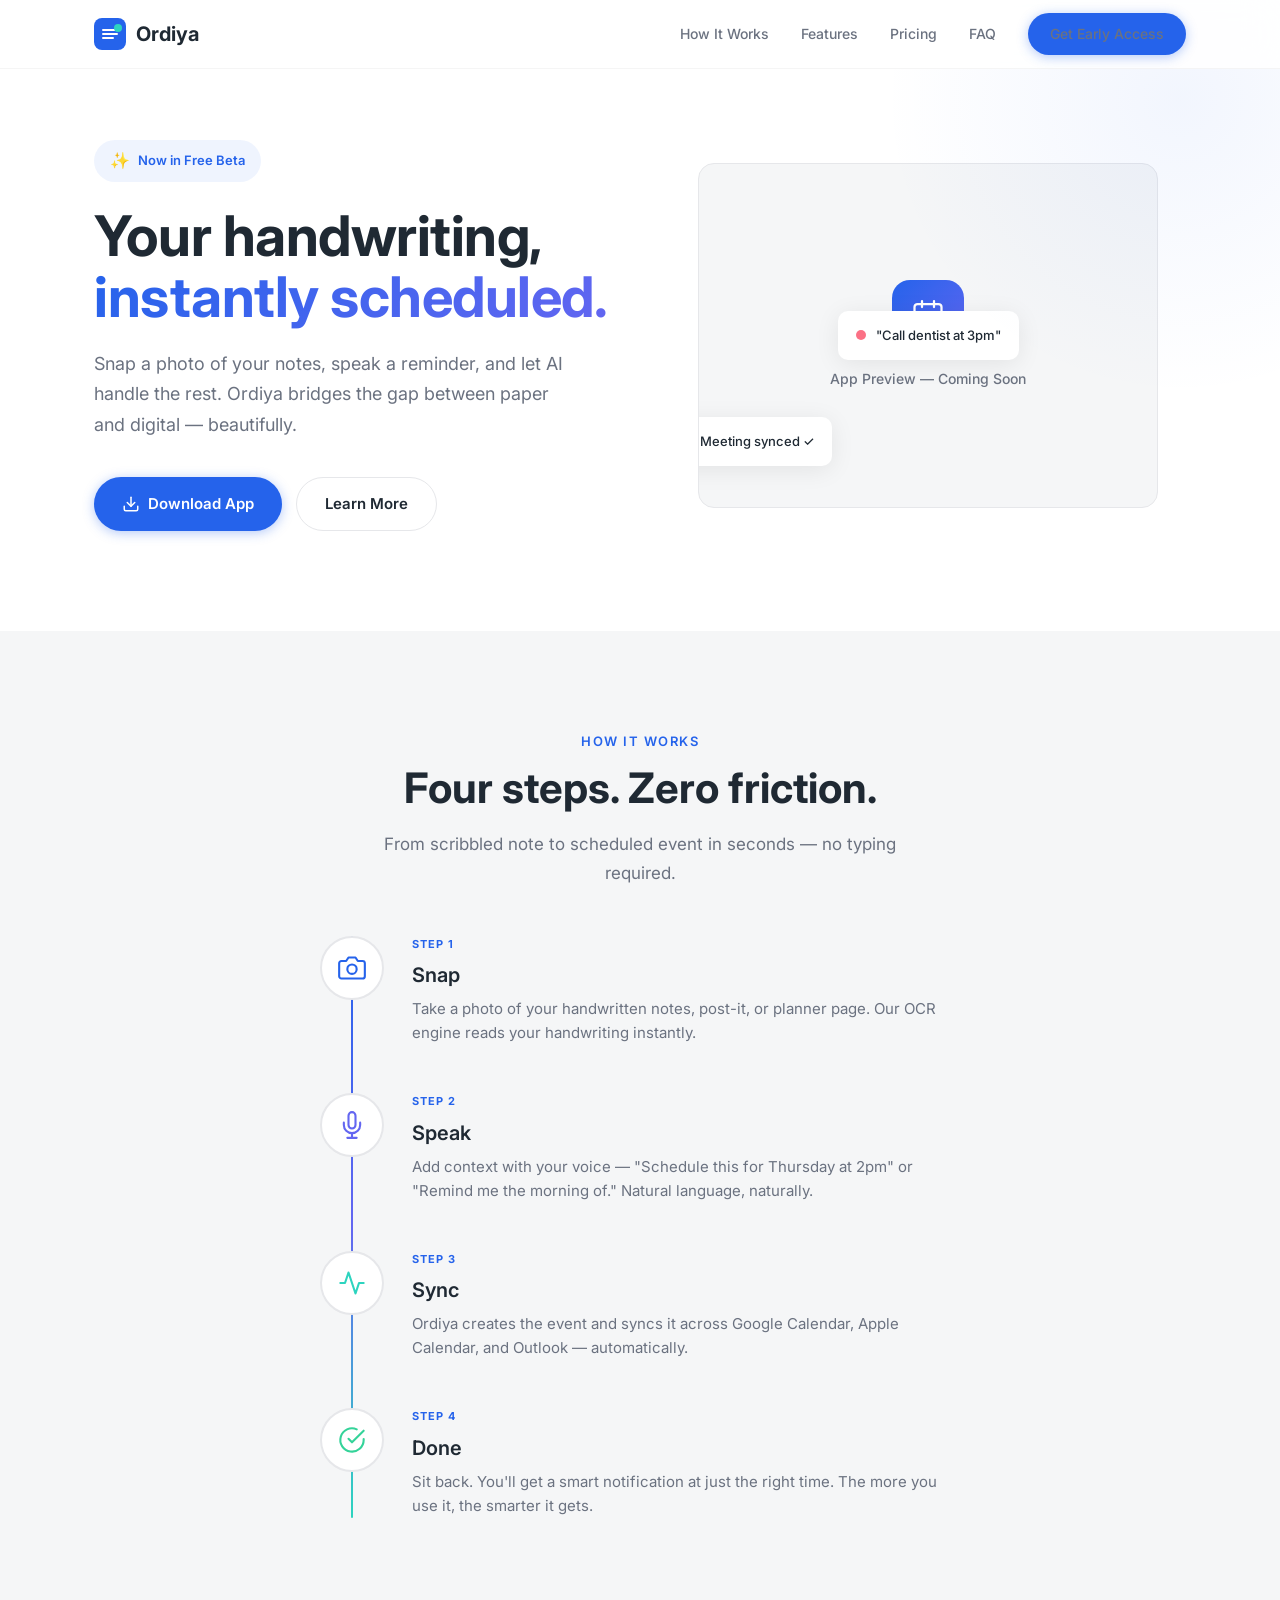
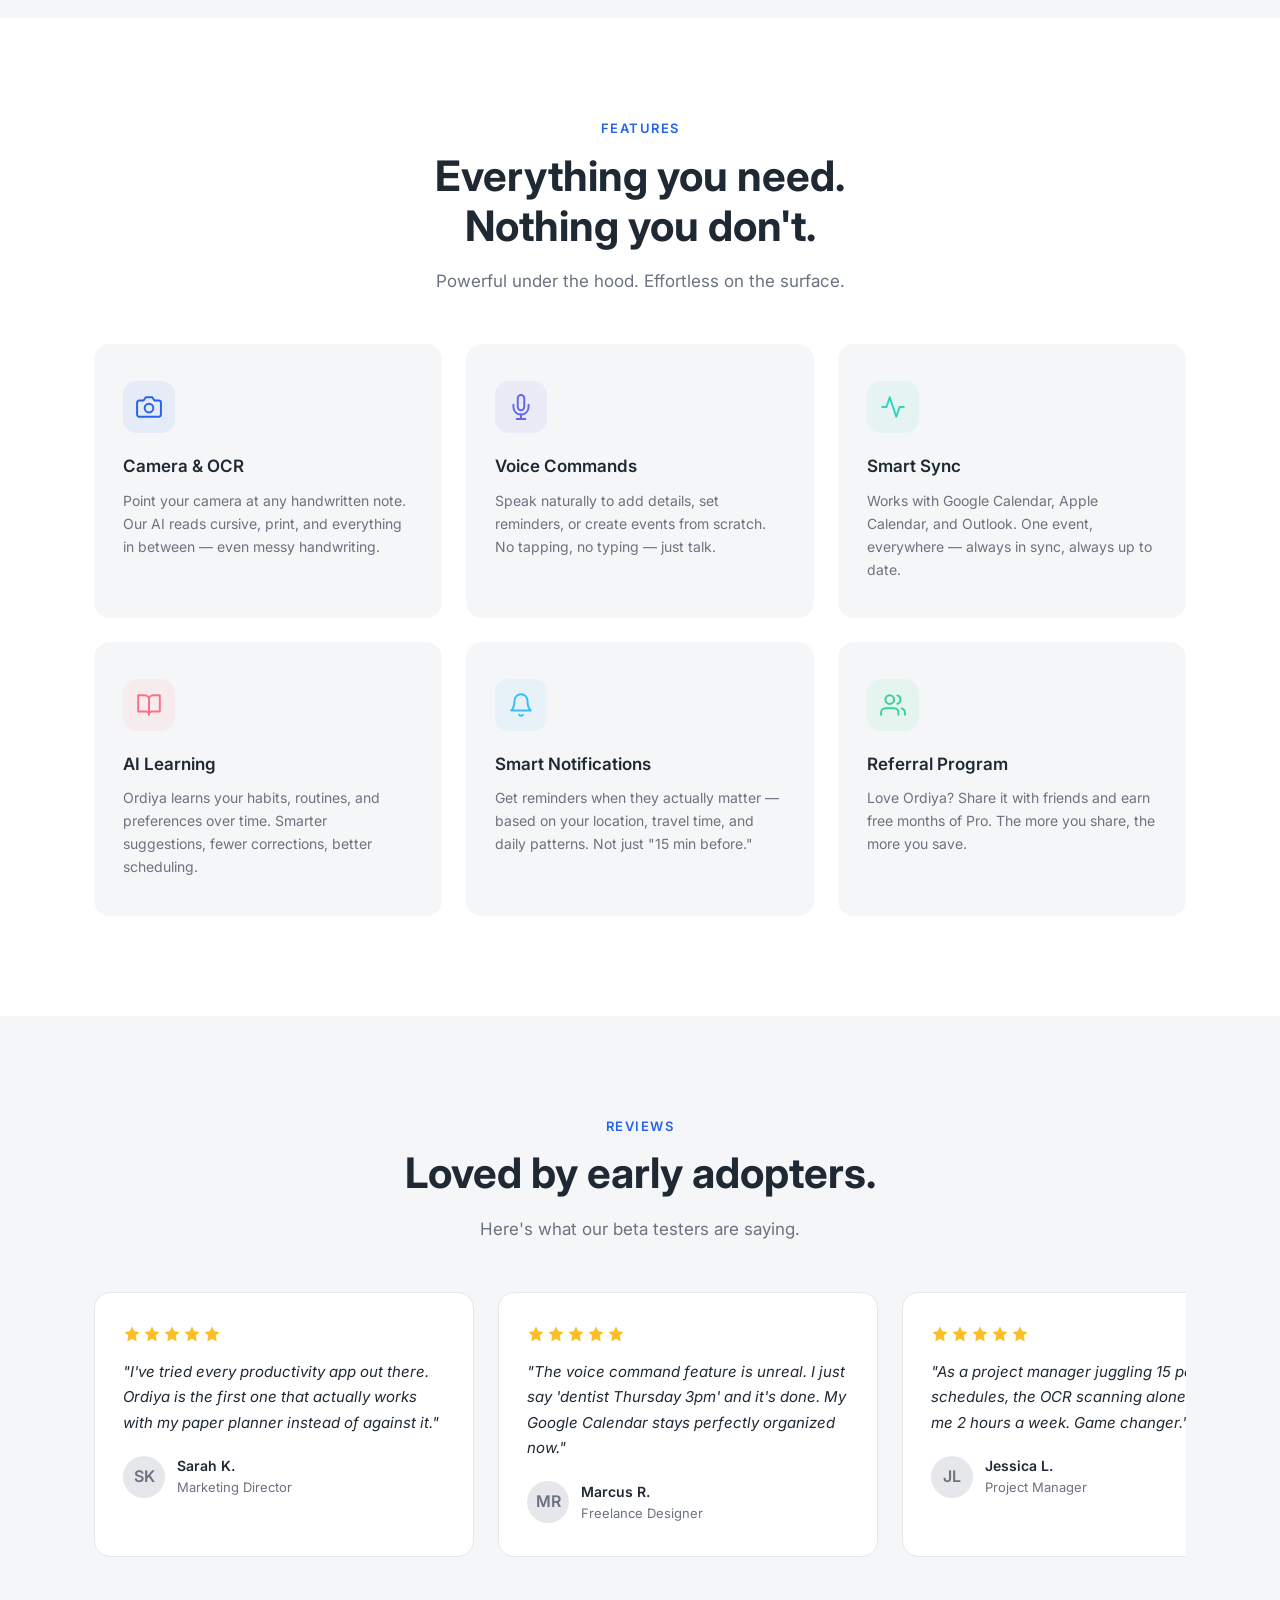
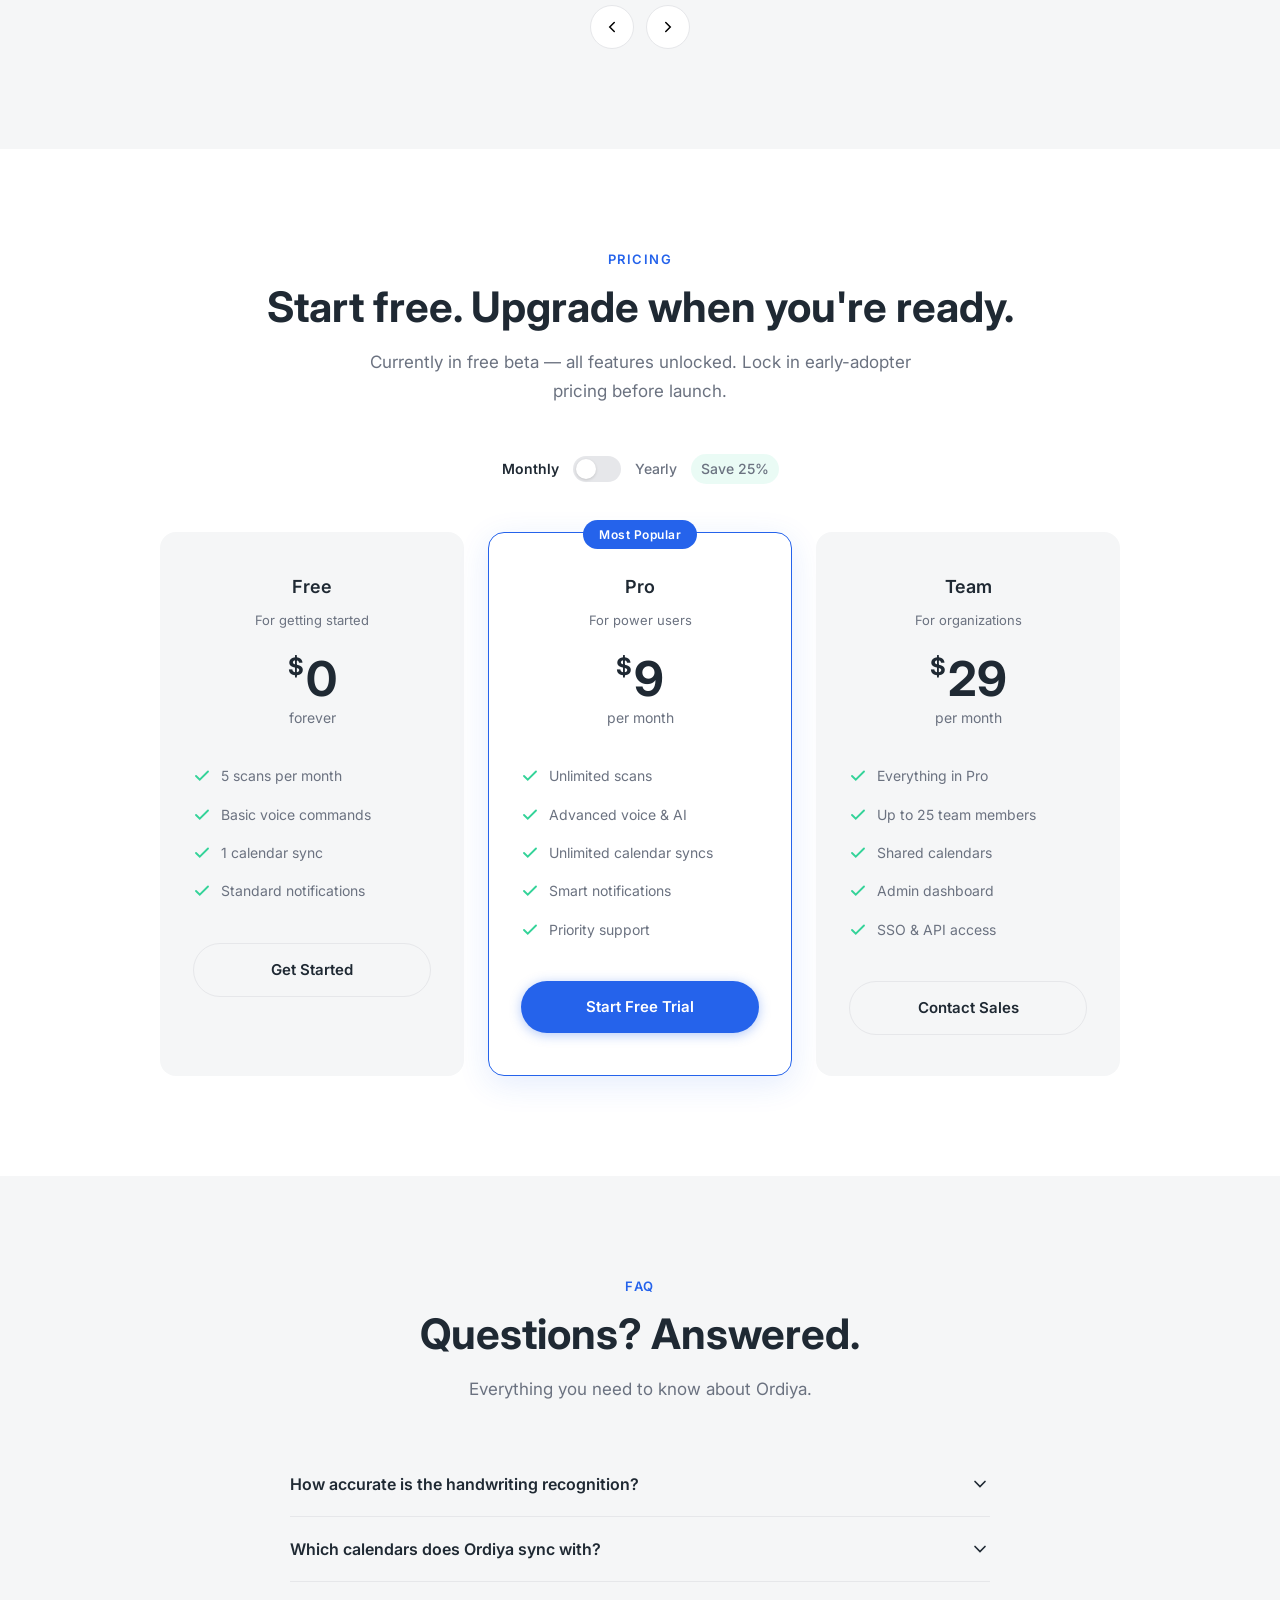
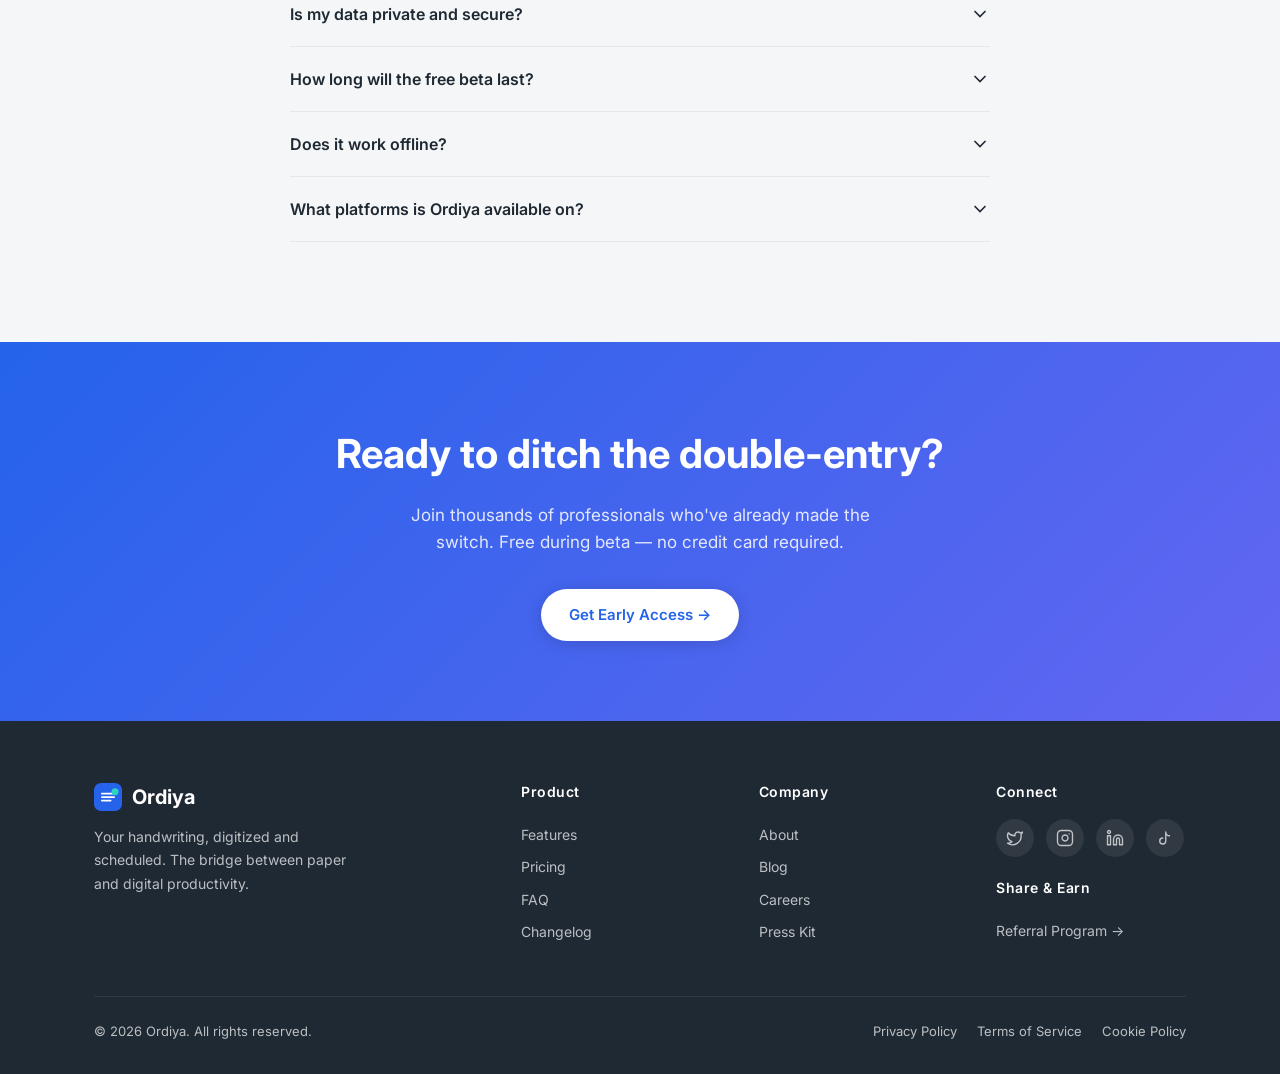
==== commit a76f3b4b: "Rename CalendarAI to Ordiya" ====
--- a/index.html
+++ b/index.html
@@ -3,7 +3,7 @@
 <head>
 <meta charset="UTF-8">
 <meta name="viewport" content="width=device-width, initial-scale=1.0">
-<title>CalendarAI — Your Handwriting, Digitized & Scheduled</title>
+<title>Ordiya — Your Handwriting, Digitized & Scheduled</title>
 <link rel="preconnect" href="https://fonts.googleapis.com">
 <link rel="preconnect" href="https://fonts.gstatic.com" crossorigin>
 <link href="https://fonts.googleapis.com/css2?family=Inter:wght@400;500;600;700&display=swap" rel="stylesheet">
@@ -777,7 +777,7 @@
         <path d="M9 12h14M9 16h14M9 20h10" stroke="#fff" stroke-width="2" stroke-linecap="round"/>
         <circle cx="24" cy="10" r="4" fill="#2DD4BF"/>
       </svg>
-      CalendarAI
+      Ordiya
     </a>
     <div class="nav-links" id="navLinks">
       <a href="#how">How It Works</a>
@@ -802,7 +802,7 @@
         <span>✨</span> Now in Free Beta
       </div>
       <h1>Your handwriting,<br><span class="highlight">instantly scheduled.</span></h1>
-      <p class="hero-sub">Snap a photo of your notes, speak a reminder, and let AI handle the rest. CalendarAI bridges the gap between paper and digital — beautifully.</p>
+      <p class="hero-sub">Snap a photo of your notes, speak a reminder, and let AI handle the rest. Ordiya bridges the gap between paper and digital — beautifully.</p>
       <div class="hero-buttons">
         <a href="#pricing" class="btn btn-primary">
           <svg width="18" height="18" viewBox="0 0 24 24" fill="none" stroke="currentColor" stroke-width="2" stroke-linecap="round"><path d="M21 15v4a2 2 0 01-2 2H5a2 2 0 01-2-2v-4"/><polyline points="7 10 12 15 17 10"/><line x1="12" y1="15" x2="12" y2="3"/></svg>
@@ -874,7 +874,7 @@
         <div>
           <div class="step-num">Step 3</div>
           <h3 class="step-title">Sync</h3>
-          <p class="step-desc">CalendarAI creates the event and syncs it across Google Calendar, Apple Calendar, and Outlook — automatically.</p>
+          <p class="step-desc">Ordiya creates the event and syncs it across Google Calendar, Apple Calendar, and Outlook — automatically.</p>
         </div>
       </div>
       <div class="step fade-up">
@@ -936,7 +936,7 @@
           </svg>
         </div>
         <h3>AI Learning</h3>
-        <p>CalendarAI learns your habits, routines, and preferences over time. Smarter suggestions, fewer corrections, better scheduling.</p>
+        <p>Ordiya learns your habits, routines, and preferences over time. Smarter suggestions, fewer corrections, better scheduling.</p>
       </div>
       <div class="feature-card fade-up">
         <div class="feature-icon" style="background:rgba(56,189,248,.08)">
@@ -954,7 +954,7 @@
           </svg>
         </div>
         <h3>Referral Program</h3>
-        <p>Love CalendarAI? Share it with friends and earn free months of Pro. The more you share, the more you save.</p>
+        <p>Love Ordiya? Share it with friends and earn free months of Pro. The more you share, the more you save.</p>
       </div>
     </div>
   </div>
@@ -977,7 +977,7 @@
           <svg viewBox="0 0 24 24" fill="#FBBF24"><path d="M12 2l3.09 6.26L22 9.27l-5 4.87L18.18 22 12 18.27 5.82 22 7 14.14l-5-4.87 6.91-1.01z"/></svg>
           <svg viewBox="0 0 24 24" fill="#FBBF24"><path d="M12 2l3.09 6.26L22 9.27l-5 4.87L18.18 22 12 18.27 5.82 22 7 14.14l-5-4.87 6.91-1.01z"/></svg>
         </div>
-        <p class="review-text">"I've tried every productivity app out there. CalendarAI is the first one that actually works with my paper planner instead of against it."</p>
+        <p class="review-text">"I've tried every productivity app out there. Ordiya is the first one that actually works with my paper planner instead of against it."</p>
         <div class="review-author">
           <div class="review-avatar">SK</div>
           <div>
@@ -1115,7 +1115,7 @@
   <div class="container text-center">
     <p class="section-label fade-up">FAQ</p>
     <h2 class="section-title fade-up">Questions? Answered.</h2>
-    <p class="section-subtitle fade-up">Everything you need to know about CalendarAI.</p>
+    <p class="section-subtitle fade-up">Everything you need to know about Ordiya.</p>
   </div>
   <div class="container">
     <div class="faq-list">
@@ -1130,11 +1130,11 @@
       </div>
       <div class="faq-item fade-up">
         <button class="faq-question" onclick="toggleFaq(this)">
-          Which calendars does CalendarAI sync with?
+          Which calendars does Ordiya sync with?
           <svg class="faq-chevron" viewBox="0 0 24 24" fill="none" stroke="currentColor" stroke-width="2" stroke-linecap="round"><polyline points="6 9 12 15 18 9"/></svg>
         </button>
         <div class="faq-answer">
-          <div class="faq-answer-inner">CalendarAI integrates with Google Calendar, Apple Calendar (iCal), and Microsoft Outlook. We support two-way sync so changes made anywhere are reflected everywhere. More integrations (Notion, Todoist, Fantastical) are on our roadmap.</div>
+          <div class="faq-answer-inner">Ordiya integrates with Google Calendar, Apple Calendar (iCal), and Microsoft Outlook. We support two-way sync so changes made anywhere are reflected everywhere. More integrations (Notion, Todoist, Fantastical) are on our roadmap.</div>
         </div>
       </div>
       <div class="faq-item fade-up">
@@ -1161,16 +1161,16 @@
           <svg class="faq-chevron" viewBox="0 0 24 24" fill="none" stroke="currentColor" stroke-width="2" stroke-linecap="round"><polyline points="6 9 12 15 18 9"/></svg>
         </button>
         <div class="faq-answer">
-          <div class="faq-answer-inner">You can scan and queue notes offline. Once you reconnect, CalendarAI will process them and sync your events automatically. Voice commands require an internet connection for natural language processing.</div>
+          <div class="faq-answer-inner">You can scan and queue notes offline. Once you reconnect, Ordiya will process them and sync your events automatically. Voice commands require an internet connection for natural language processing.</div>
         </div>
       </div>
       <div class="faq-item fade-up">
         <button class="faq-question" onclick="toggleFaq(this)">
-          What platforms is CalendarAI available on?
+          What platforms is Ordiya available on?
           <svg class="faq-chevron" viewBox="0 0 24 24" fill="none" stroke="currentColor" stroke-width="2" stroke-linecap="round"><polyline points="6 9 12 15 18 9"/></svg>
         </button>
         <div class="faq-answer">
-          <div class="faq-answer-inner">CalendarAI is available on iOS and Android, with a web companion app for desktop. We're also building a native macOS and Windows app, expected in late 2026.</div>
+          <div class="faq-answer-inner">Ordiya is available on iOS and Android, with a web companion app for desktop. We're also building a native macOS and Windows app, expected in late 2026.</div>
         </div>
       </div>
     </div>
@@ -1197,7 +1197,7 @@
             <path d="M9 12h14M9 16h14M9 20h10" stroke="#fff" stroke-width="2" stroke-linecap="round"/>
             <circle cx="24" cy="10" r="4" fill="#2DD4BF"/>
           </svg>
-          CalendarAI
+          Ordiya
         </a>
         <p>Your handwriting, digitized and scheduled. The bridge between paper and digital productivity.</p>
       </div>
@@ -1238,7 +1238,7 @@
       </div>
     </div>
     <div class="footer-bottom">
-      <span>© 2026 CalendarAI. All rights reserved.</span>
+      <span>© 2026 Ordiya. All rights reserved.</span>
       <div style="display:flex;gap:20px">
         <a href="#">Privacy Policy</a>
         <a href="#">Terms of Service</a>
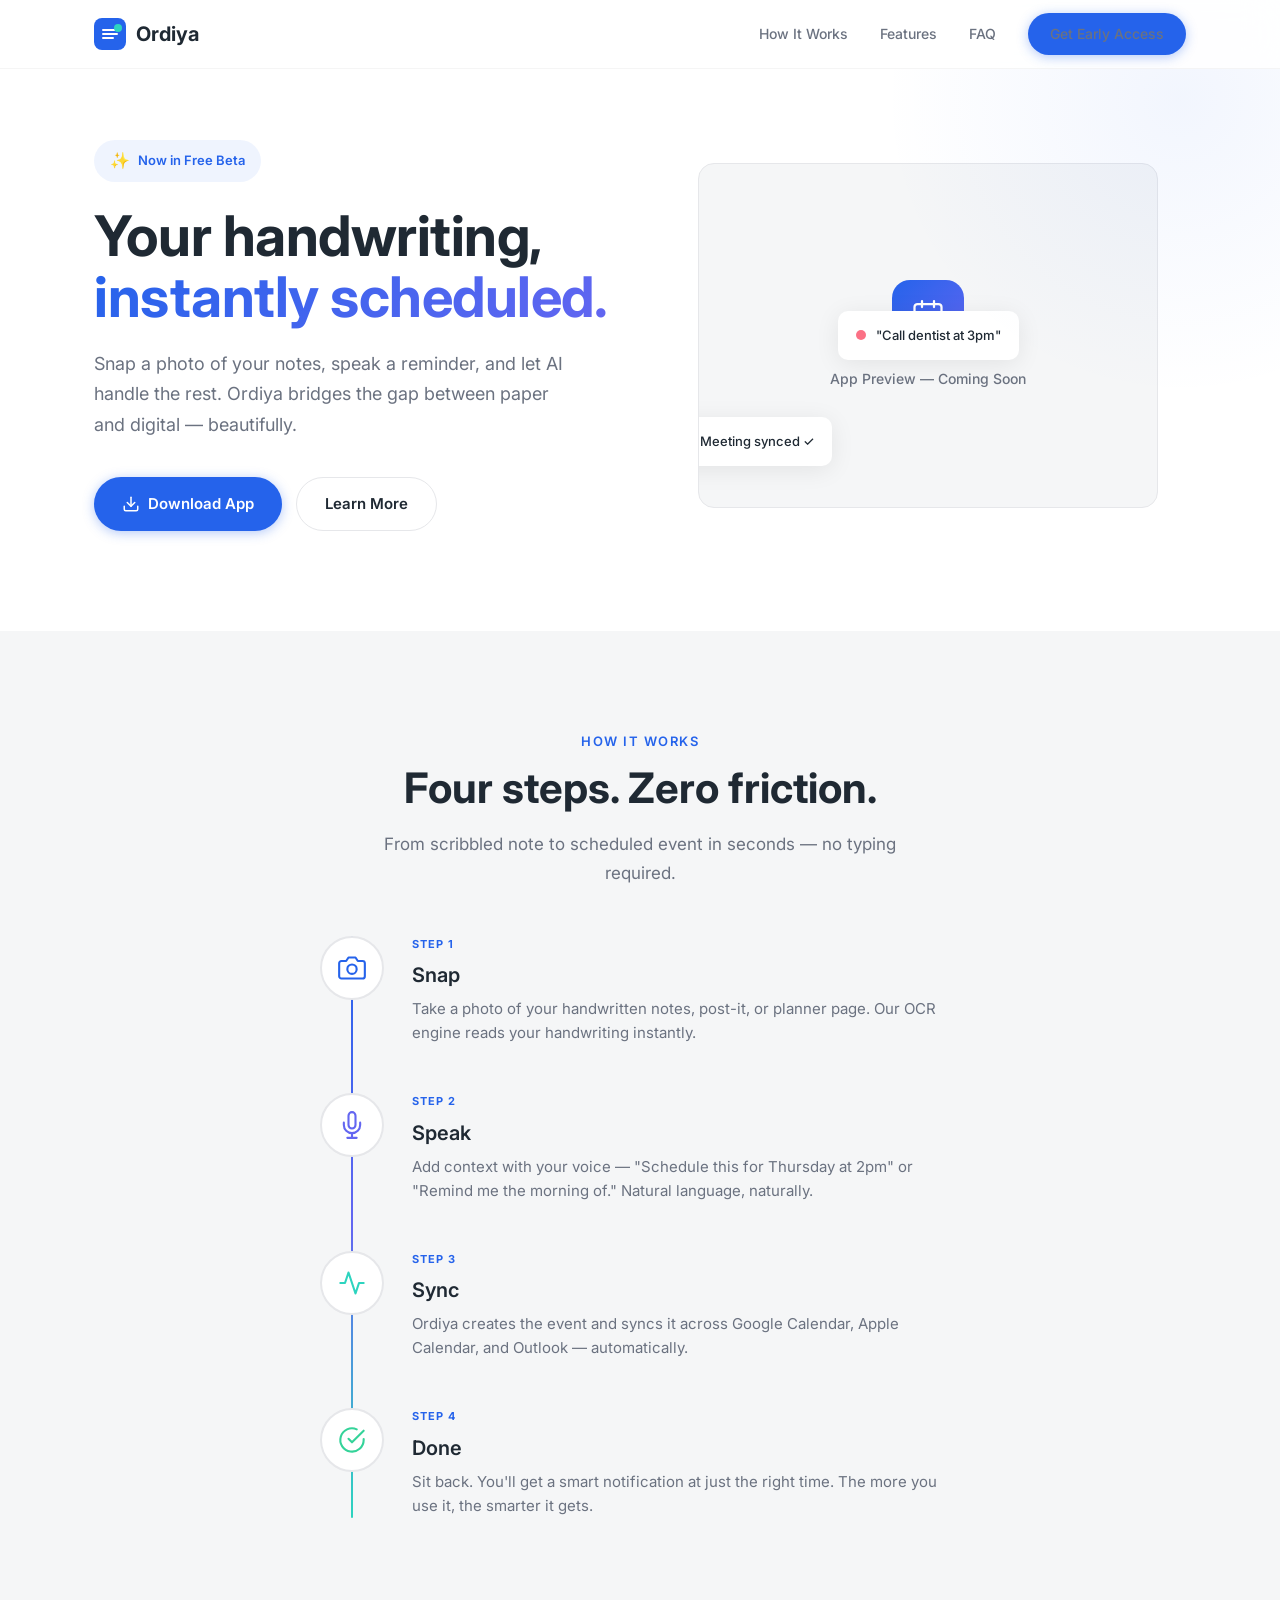
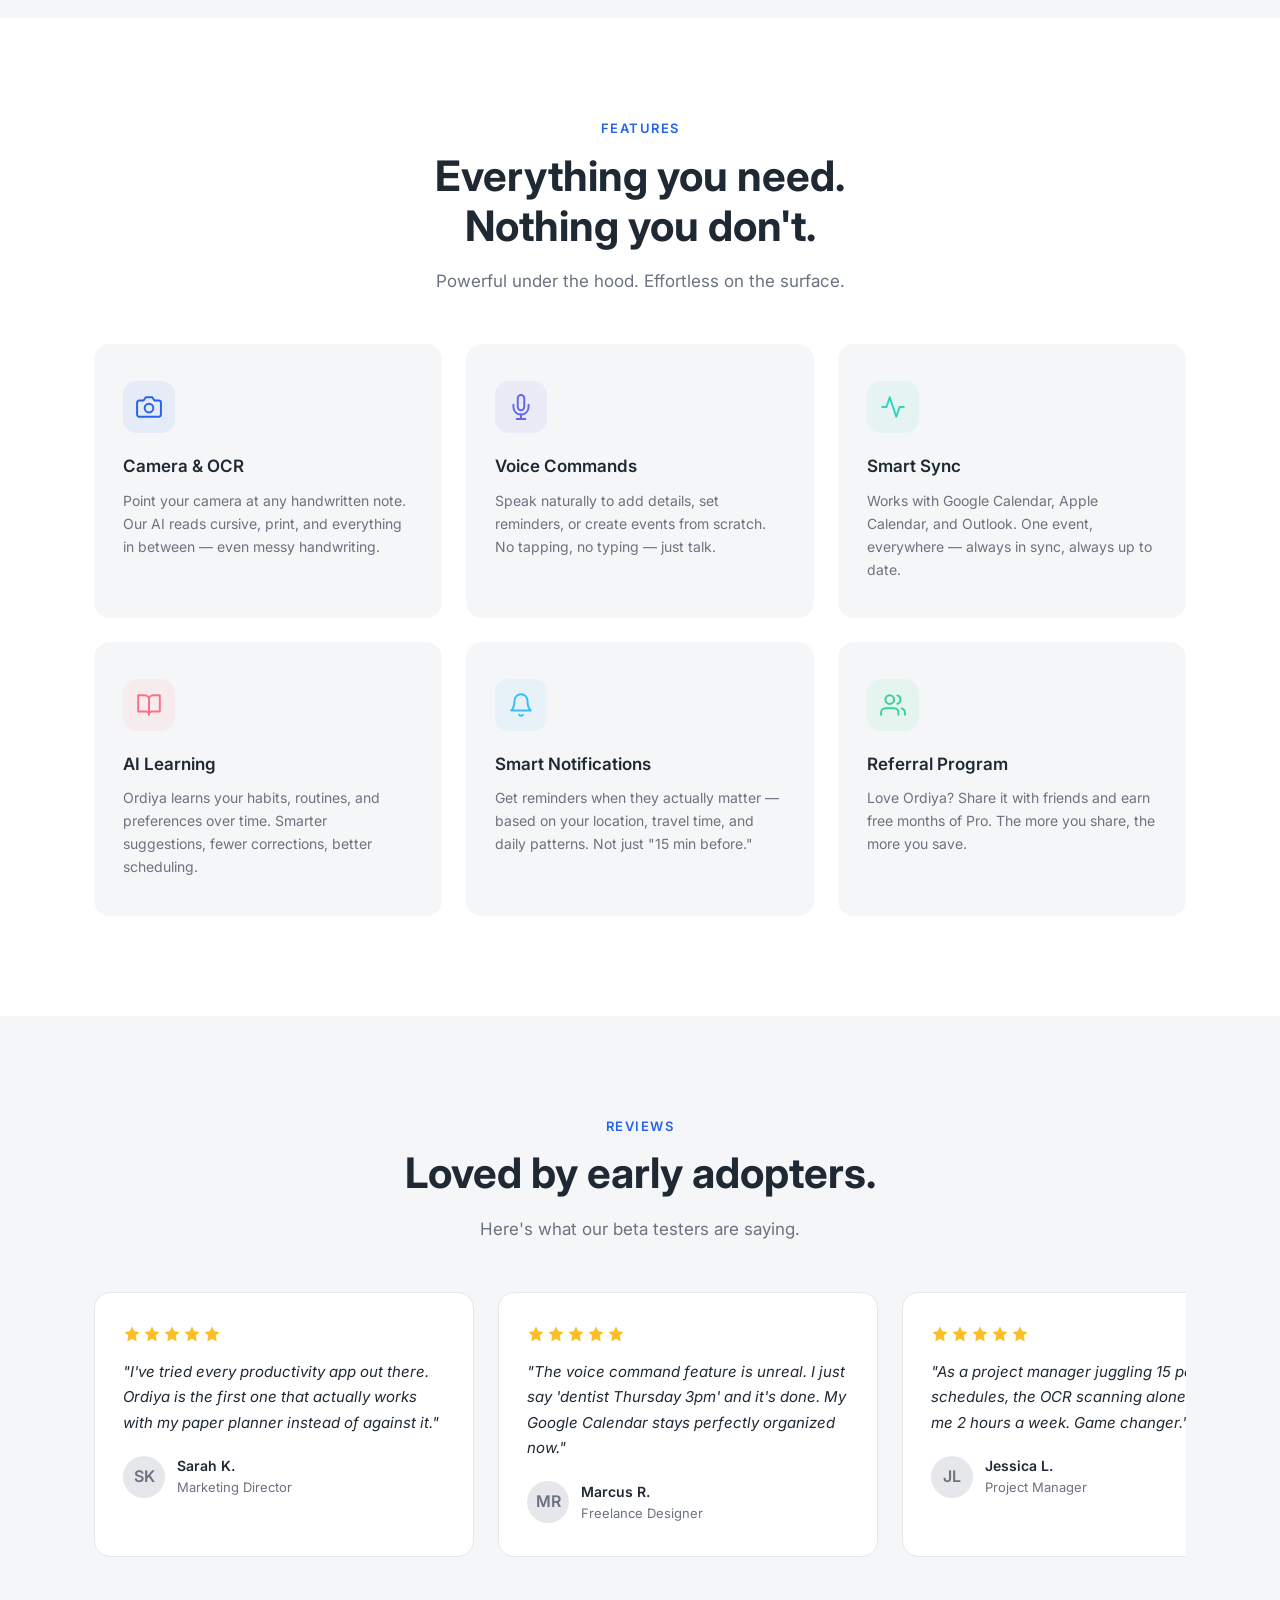
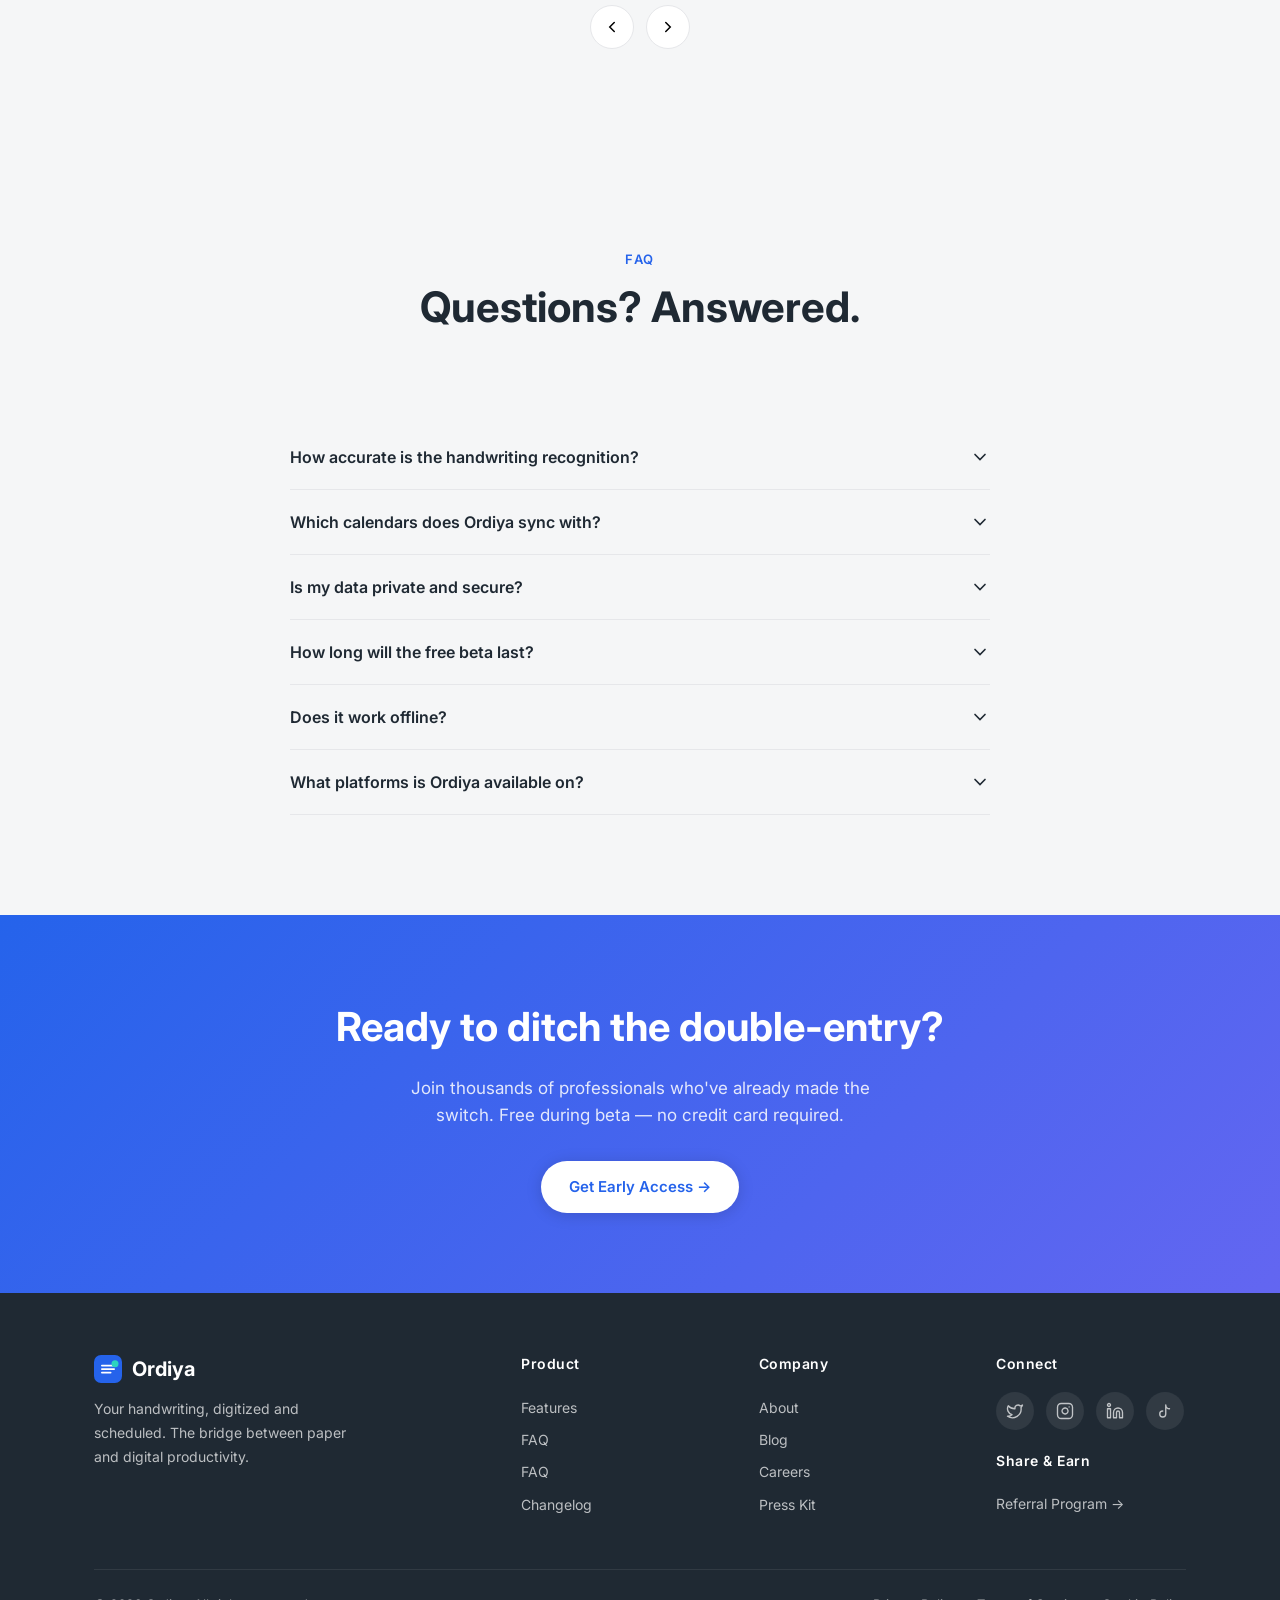
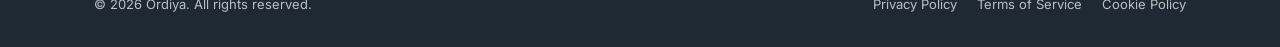
==== commit fc1bc697: "Remove pricing section until pricing model is decided" ====
--- a/index.html
+++ b/index.html
@@ -782,7 +782,6 @@
     <div class="nav-links" id="navLinks">
       <a href="#how">How It Works</a>
       <a href="#features">Features</a>
-      <a href="#pricing">Pricing</a>
       <a href="#faq">FAQ</a>
       <a href="#hero" class="btn btn-primary nav-cta">Get Early Access</a>
     </div>
@@ -1049,21 +1048,8 @@
   </div>
 </section>
 
-<!-- ============ PRICING ============ -->
-<section class="pricing" id="pricing">
-  <div class="container text-center">
-    <p class="section-label fade-up">Pricing</p>
-    <h2 class="section-title fade-up">Start free. Upgrade when you're ready.</h2>
-    <p class="section-subtitle fade-up">Currently in free beta — all features unlocked. Lock in early-adopter pricing before launch.</p>
-    <div class="pricing-toggle fade-up">
-      <span class="active" id="monthlyLabel">Monthly</span>
-      <button class="toggle-switch" id="pricingToggle" onclick="togglePricing()" aria-label="Toggle yearly pricing"></button>
-      <span id="yearlyLabel">Yearly</span>
-      <span class="save-badge">Save 25%</span>
-    </div>
-  </div>
-  <div class="container">
-    <div class="pricing-grid">
+<!-- ============ PRICING (hidden until pricing model decided) ============ -->
+<!--
       <div class="price-card fade-up">
         <div class="price-name">Free</div>
         <div class="price-desc">For getting started</div>
@@ -1106,9 +1092,7 @@
         </ul>
         <a href="#" class="btn btn-outline">Contact Sales</a>
       </div>
-    </div>
-  </div>
-</section>
+-->
 
 <!-- ============ FAQ ============ -->
 <section class="faq" id="faq">
@@ -1182,7 +1166,7 @@
   <div class="container fade-up">
     <h2>Ready to ditch the double-entry?</h2>
     <p>Join thousands of professionals who've already made the switch. Free during beta — no credit card required.</p>
-    <a href="#pricing" class="btn btn-primary">Get Early Access →</a>
+    <a href="#hero" class="btn btn-primary">Get Early Access →</a>
   </div>
 </section>
 
@@ -1204,7 +1188,7 @@
       <div class="footer-col">
         <h4>Product</h4>
         <a href="#features">Features</a>
-        <a href="#pricing">Pricing</a>
+        <a href="#faq">FAQ</a>
         <a href="#faq">FAQ</a>
         <a href="#">Changelog</a>
       </div>
@@ -1273,19 +1257,6 @@
   track.scrollBy({ left: dir * 380, behavior: 'smooth' });
 }
 
-// Pricing toggle
-let yearly = false;
-function togglePricing() {
-  yearly = !yearly;
-  document.getElementById('pricingToggle').classList.toggle('on', yearly);
-  document.getElementById('monthlyLabel').classList.toggle('active', !yearly);
-  document.getElementById('yearlyLabel').classList.toggle('active', yearly);
-  document.getElementById('proPriceVal').textContent = yearly ? '81' : '9';
-  document.getElementById('proPeriod').textContent = yearly ? 'per year' : 'per month';
-  document.getElementById('teamPriceVal').textContent = yearly ? '261' : '29';
-  document.getElementById('teamPeriod').textContent = yearly ? 'per year' : 'per month';
-}
-
 // FAQ accordion
 function toggleFaq(btn) {
   const item = btn.parentElement;
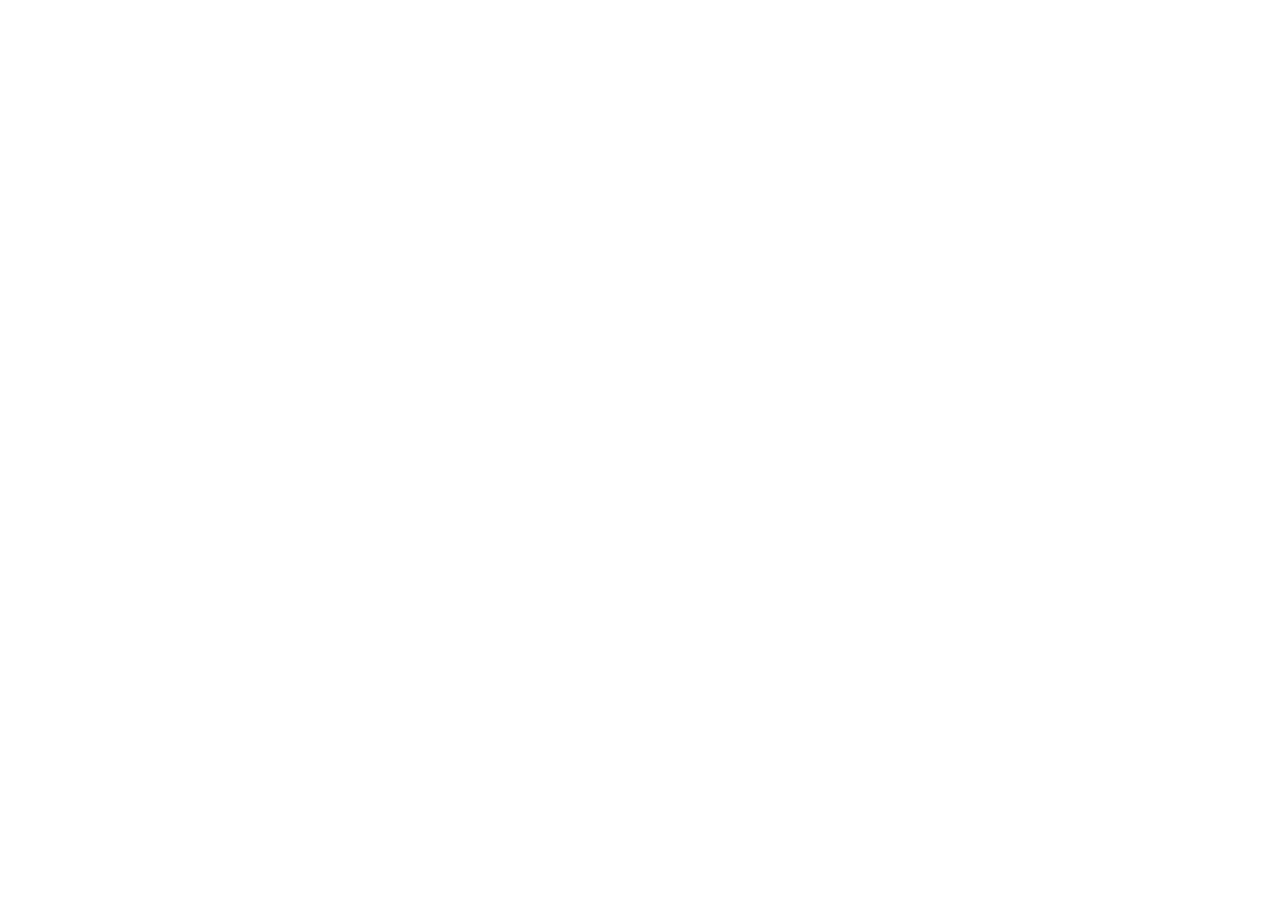
==== commit 0ed9417f: "Deploy ORDIYA Flutter web preview 2026-05-10" ====
--- a/index.html
+++ b/index.html
@@ -1,1290 +1,46 @@
-<!DOCTYPE html>
-<html lang="en">
-<head>
-<meta charset="UTF-8">
-<meta name="viewport" content="width=device-width, initial-scale=1.0">
-<title>Ordiya — Your Handwriting, Digitized & Scheduled</title>
-<link rel="preconnect" href="https://fonts.googleapis.com">
-<link rel="preconnect" href="https://fonts.gstatic.com" crossorigin>
-<link href="https://fonts.googleapis.com/css2?family=Inter:wght@400;500;600;700&display=swap" rel="stylesheet">
-<style>
-/* ========== RESET & BASE ========== */
-*, *::before, *::after { box-sizing: border-box; margin: 0; padding: 0; }
-html { scroll-behavior: smooth; -webkit-text-size-adjust: 100%; }
-body {
-  font-family: 'Inter', -apple-system, BlinkMacSystemFont, 'Segoe UI', sans-serif;
-  color: #1F2933;
-  background: #FFFFFF;
-  line-height: 1.6;
-  -webkit-font-smoothing: antialiased;
-  -moz-osx-font-smoothing: grayscale;
-  overflow-x: hidden;
-}
-img { max-width: 100%; display: block; }
-a { text-decoration: none; color: inherit; }
-ul { list-style: none; }
-
-/* ========== VARIABLES ========== */
-:root {
-  --blue: #2563EB;
-  --blue-hover: #1D4ED8;
-  --bg: #FFFFFF;
-  --bg-alt: #F5F6F7;
-  --surface: #E6E7EA;
-  --text: #1F2933;
-  --text-secondary: #6B7280;
-  --indigo: #6366F1;
-  --teal: #2DD4BF;
-  --coral: #FB7185;
-  --green: #34D399;
-  --sky: #38BDF8;
-  --radius: 16px;
-  --radius-sm: 10px;
-  --shadow: 0 1px 3px rgba(0,0,0,.06), 0 4px 12px rgba(0,0,0,.04);
-  --shadow-lg: 0 4px 24px rgba(0,0,0,.08);
-  --max-w: 1140px;
-  --section-py: 100px;
-}
-
-/* ========== UTILITY ========== */
-.container { max-width: var(--max-w); margin: 0 auto; padding: 0 24px; }
-.section-label {
-  font-size: 13px;
-  font-weight: 600;
-  letter-spacing: 1.5px;
-  text-transform: uppercase;
-  color: var(--blue);
-  margin-bottom: 12px;
-}
-.section-title {
-  font-size: clamp(28px, 4vw, 42px);
-  font-weight: 700;
-  line-height: 1.2;
-  color: var(--text);
-  margin-bottom: 16px;
-}
-.section-subtitle {
-  font-size: 17px;
-  color: var(--text-secondary);
-  max-width: 580px;
-  margin: 0 auto 48px;
-  line-height: 1.7;
-}
-.text-center { text-align: center; }
-
-/* ========== BUTTONS ========== */
-.btn {
-  display: inline-flex;
-  align-items: center;
-  gap: 8px;
-  font-family: inherit;
-  font-size: 15px;
-  font-weight: 600;
-  padding: 14px 28px;
-  border-radius: 50px;
-  border: none;
-  cursor: pointer;
-  transition: all .25s ease;
-}
-.btn-primary {
-  background: var(--blue);
-  color: #fff;
-  box-shadow: 0 2px 12px rgba(37,99,235,.35);
-}
-.btn-primary:hover {
-  background: var(--blue-hover);
-  box-shadow: 0 4px 20px rgba(37,99,235,.45);
-  transform: translateY(-1px);
-}
-.btn-outline {
-  background: transparent;
-  color: var(--text);
-  border: 1.5px solid var(--surface);
-}
-.btn-outline:hover {
-  border-color: var(--blue);
-  color: var(--blue);
-}
-
-/* ========== NAV ========== */
-.nav {
-  position: fixed;
-  top: 0;
-  left: 0;
-  right: 0;
-  z-index: 100;
-  background: rgba(255,255,255,.85);
-  backdrop-filter: blur(16px);
-  -webkit-backdrop-filter: blur(16px);
-  border-bottom: 1px solid rgba(0,0,0,.04);
-  transition: box-shadow .3s;
-}
-.nav.scrolled { box-shadow: 0 1px 8px rgba(0,0,0,.06); }
-.nav-inner {
-  display: flex;
-  align-items: center;
-  justify-content: space-between;
-  height: 68px;
-}
-.nav-logo {
-  display: flex;
-  align-items: center;
-  gap: 10px;
-  font-size: 20px;
-  font-weight: 700;
-  color: var(--text);
-}
-.nav-logo svg { flex-shrink: 0; }
-.nav-links { display: flex; align-items: center; gap: 32px; }
-.nav-links a {
-  font-size: 14px;
-  font-weight: 500;
-  color: var(--text-secondary);
-  transition: color .2s;
-}
-.nav-links a:hover { color: var(--blue); }
-.nav-cta {
-  font-size: 14px !important;
-  padding: 10px 22px !important;
-}
-.nav-toggle {
-  display: none;
-  background: none;
-  border: none;
-  cursor: pointer;
-  padding: 4px;
-}
-.nav-toggle svg { display: block; }
-
-/* Mobile nav */
-@media (max-width: 768px) {
-  .nav-links {
-    position: fixed;
-    top: 68px;
-    left: 0;
-    right: 0;
-    background: #fff;
-    flex-direction: column;
-    padding: 24px;
-    gap: 20px;
-    border-bottom: 1px solid var(--surface);
-    transform: translateY(-120%);
-    transition: transform .3s ease;
-    box-shadow: var(--shadow-lg);
-  }
-  .nav-links.open { transform: translateY(0); }
-  .nav-toggle { display: block; }
-}
-
-/* ========== HERO ========== */
-.hero {
-  padding: 140px 0 var(--section-py);
-  background: var(--bg);
-  position: relative;
-  overflow: hidden;
-}
-.hero::after {
-  content: '';
-  position: absolute;
-  top: -200px;
-  right: -200px;
-  width: 600px;
-  height: 600px;
-  border-radius: 50%;
-  background: radial-gradient(circle, rgba(37,99,235,.06) 0%, transparent 70%);
-  pointer-events: none;
-}
-.hero-grid {
-  display: grid;
-  grid-template-columns: 1fr 1fr;
-  gap: 60px;
-  align-items: center;
-}
-.hero-badge {
-  display: inline-flex;
-  align-items: center;
-  gap: 8px;
-  background: rgba(37,99,235,.07);
-  color: var(--blue);
-  font-size: 13px;
-  font-weight: 600;
-  padding: 8px 16px;
-  border-radius: 50px;
-  margin-bottom: 24px;
-}
-.hero-badge span { font-size: 16px; }
-.hero h1 {
-  font-size: clamp(36px, 5vw, 56px);
-  font-weight: 700;
-  line-height: 1.1;
-  letter-spacing: -0.5px;
-  margin-bottom: 20px;
-}
-.hero h1 .highlight {
-  background: linear-gradient(135deg, var(--blue), var(--indigo));
-  -webkit-background-clip: text;
-  -webkit-text-fill-color: transparent;
-  background-clip: text;
-}
-.hero-sub {
-  font-size: 18px;
-  color: var(--text-secondary);
-  line-height: 1.7;
-  margin-bottom: 36px;
-  max-width: 480px;
-}
-.hero-buttons { display: flex; gap: 14px; flex-wrap: wrap; }
-.hero-image {
-  position: relative;
-  display: flex;
-  align-items: center;
-  justify-content: center;
-}
-.hero-mockup {
-  width: 100%;
-  max-width: 460px;
-  aspect-ratio: 4/3;
-  background: var(--bg-alt);
-  border-radius: var(--radius);
-  border: 1px solid var(--surface);
-  display: flex;
-  flex-direction: column;
-  align-items: center;
-  justify-content: center;
-  gap: 16px;
-  position: relative;
-  overflow: hidden;
-}
-.hero-mockup-icon {
-  width: 72px;
-  height: 72px;
-  border-radius: 18px;
-  background: linear-gradient(135deg, var(--blue), var(--indigo));
-  display: flex;
-  align-items: center;
-  justify-content: center;
-}
-.hero-mockup-text {
-  font-size: 14px;
-  color: var(--text-secondary);
-  font-weight: 500;
-}
-/* Floating cards */
-.float-card {
-  position: absolute;
-  background: #fff;
-  border-radius: var(--radius-sm);
-  box-shadow: var(--shadow-lg);
-  padding: 14px 18px;
-  display: flex;
-  align-items: center;
-  gap: 10px;
-  font-size: 13px;
-  font-weight: 500;
-  animation: float 6s ease-in-out infinite;
-}
-.float-card:nth-child(2) { top: 8%; right: -10%; animation-delay: -2s; }
-.float-card:nth-child(3) { bottom: 12%; left: -8%; animation-delay: -4s; }
-.float-dot { width: 10px; height: 10px; border-radius: 50%; flex-shrink: 0; }
-
-@keyframes float {
-  0%, 100% { transform: translateY(0); }
-  50% { transform: translateY(-10px); }
-}
-
-@media (max-width: 900px) {
-  .hero-grid { grid-template-columns: 1fr; text-align: center; }
-  .hero-sub { margin-left: auto; margin-right: auto; }
-  .hero-buttons { justify-content: center; }
-  .hero-image { margin-top: 40px; }
-  .float-card { display: none; }
-}
-
-/* ========== HOW IT WORKS ========== */
-.how {
-  padding: var(--section-py) 0;
-  background: var(--bg-alt);
-}
-.how-steps {
-  max-width: 640px;
-  margin: 0 auto;
-  position: relative;
-}
-.how-steps::before {
-  content: '';
-  position: absolute;
-  left: 31px;
-  top: 0;
-  bottom: 0;
-  width: 2px;
-  background: linear-gradient(to bottom, var(--blue), var(--indigo), var(--teal));
-  border-radius: 2px;
-}
-.step {
-  display: flex;
-  gap: 28px;
-  padding-bottom: 48px;
-  position: relative;
-}
-.step:last-child { padding-bottom: 0; }
-.step-icon {
-  width: 64px;
-  height: 64px;
-  border-radius: 50%;
-  background: #fff;
-  border: 2px solid var(--surface);
-  display: flex;
-  align-items: center;
-  justify-content: center;
-  flex-shrink: 0;
-  position: relative;
-  z-index: 1;
-  transition: border-color .3s, box-shadow .3s;
-}
-.step:hover .step-icon {
-  border-color: var(--blue);
-  box-shadow: 0 0 0 6px rgba(37,99,235,.08);
-}
-.step-icon svg { width: 28px; height: 28px; }
-.step-num {
-  font-size: 11px;
-  font-weight: 700;
-  color: var(--blue);
-  letter-spacing: 1px;
-  text-transform: uppercase;
-  margin-bottom: 6px;
-}
-.step-title {
-  font-size: 20px;
-  font-weight: 600;
-  margin-bottom: 6px;
-}
-.step-desc {
-  font-size: 15px;
-  color: var(--text-secondary);
-  line-height: 1.6;
-}
-
-/* ========== FEATURES ========== */
-.features {
-  padding: var(--section-py) 0;
-  background: var(--bg);
-}
-.features-grid {
-  display: grid;
-  grid-template-columns: repeat(3, 1fr);
-  gap: 24px;
-}
-.feature-card {
-  background: var(--bg-alt);
-  border-radius: var(--radius);
-  padding: 36px 28px;
-  border: 1px solid transparent;
-  transition: all .3s ease;
-}
-.feature-card:hover {
-  border-color: var(--surface);
-  box-shadow: var(--shadow);
-  transform: translateY(-4px);
-}
-.feature-icon {
-  width: 52px;
-  height: 52px;
-  border-radius: 14px;
-  display: flex;
-  align-items: center;
-  justify-content: center;
-  margin-bottom: 20px;
-}
-.feature-icon svg { width: 26px; height: 26px; }
-.feature-card h3 {
-  font-size: 17px;
-  font-weight: 600;
-  margin-bottom: 8px;
-}
-.feature-card p {
-  font-size: 14px;
-  color: var(--text-secondary);
-  line-height: 1.65;
-}
-@media (max-width: 900px) { .features-grid { grid-template-columns: repeat(2, 1fr); } }
-@media (max-width: 560px) { .features-grid { grid-template-columns: 1fr; } }
-
-/* ========== REVIEWS ========== */
-.reviews {
-  padding: var(--section-py) 0;
-  background: var(--bg-alt);
-}
-.reviews-track {
-  display: flex;
-  gap: 24px;
-  overflow-x: auto;
-  scroll-snap-type: x mandatory;
-  -webkit-overflow-scrolling: touch;
-  padding-bottom: 16px;
-  scrollbar-width: none;
-}
-.reviews-track::-webkit-scrollbar { display: none; }
-.review-card {
-  min-width: 340px;
-  max-width: 380px;
-  flex-shrink: 0;
-  scroll-snap-align: start;
-  background: #fff;
-  border-radius: var(--radius);
-  padding: 32px 28px;
-  border: 1px solid var(--surface);
-  transition: box-shadow .3s;
-}
-.review-card:hover { box-shadow: var(--shadow); }
-.review-stars { display: flex; gap: 2px; margin-bottom: 16px; }
-.review-stars svg { width: 18px; height: 18px; color: #FBBF24; }
-.review-text {
-  font-size: 15px;
-  line-height: 1.7;
-  color: var(--text);
-  margin-bottom: 20px;
-  font-style: italic;
-}
-.review-author { display: flex; align-items: center; gap: 12px; }
-.review-avatar {
-  width: 42px;
-  height: 42px;
-  border-radius: 50%;
-  background: var(--surface);
-  display: flex;
-  align-items: center;
-  justify-content: center;
-  font-size: 16px;
-  font-weight: 600;
-  color: var(--text-secondary);
-}
-.review-name { font-size: 14px; font-weight: 600; }
-.review-role { font-size: 13px; color: var(--text-secondary); }
-.reviews-nav {
-  display: flex;
-  justify-content: center;
-  gap: 12px;
-  margin-top: 32px;
-}
-.reviews-nav button {
-  width: 44px;
-  height: 44px;
-  border-radius: 50%;
-  border: 1.5px solid var(--surface);
-  background: #fff;
-  cursor: pointer;
-  display: flex;
-  align-items: center;
-  justify-content: center;
-  transition: all .2s;
-}
-.reviews-nav button:hover {
-  border-color: var(--blue);
-  color: var(--blue);
-}
-
-/* ========== PRICING ========== */
-.pricing {
-  padding: var(--section-py) 0;
-  background: var(--bg);
-}
-.pricing-toggle {
-  display: flex;
-  align-items: center;
-  justify-content: center;
-  gap: 14px;
-  margin-bottom: 48px;
-}
-.pricing-toggle span {
-  font-size: 14px;
-  font-weight: 500;
-  color: var(--text-secondary);
-}
-.pricing-toggle span.active { color: var(--text); font-weight: 600; }
-.toggle-switch {
-  width: 48px;
-  height: 26px;
-  background: var(--surface);
-  border-radius: 50px;
-  position: relative;
-  cursor: pointer;
-  transition: background .3s;
-  border: none;
-}
-.toggle-switch.on { background: var(--blue); }
-.toggle-switch::after {
-  content: '';
-  position: absolute;
-  width: 20px;
-  height: 20px;
-  border-radius: 50%;
-  background: #fff;
-  top: 3px;
-  left: 3px;
-  transition: transform .3s;
-  box-shadow: 0 1px 3px rgba(0,0,0,.15);
-}
-.toggle-switch.on::after { transform: translateX(22px); }
-.save-badge {
-  font-size: 12px;
-  font-weight: 600;
-  color: var(--green);
-  background: rgba(52,211,153,.1);
-  padding: 4px 10px;
-  border-radius: 50px;
-}
-.pricing-grid {
-  display: grid;
-  grid-template-columns: repeat(3, 1fr);
-  gap: 24px;
-  max-width: 960px;
-  margin: 0 auto;
-}
-.price-card {
-  background: var(--bg-alt);
-  border-radius: var(--radius);
-  padding: 40px 32px;
-  text-align: center;
-  border: 1.5px solid transparent;
-  transition: all .3s;
-  position: relative;
-}
-.price-card:hover { border-color: var(--surface); }
-.price-card.featured {
-  background: #fff;
-  border-color: var(--blue);
-  box-shadow: 0 8px 32px rgba(37,99,235,.12);
-  transform: scale(1.03);
-}
-.price-card.featured:hover { transform: scale(1.05); }
-.price-popular {
-  position: absolute;
-  top: -13px;
-  left: 50%;
-  transform: translateX(-50%);
-  background: var(--blue);
-  color: #fff;
-  font-size: 12px;
-  font-weight: 600;
-  padding: 5px 16px;
-  border-radius: 50px;
-  letter-spacing: .5px;
-}
-.price-name {
-  font-size: 18px;
-  font-weight: 600;
-  margin-bottom: 8px;
-}
-.price-desc {
-  font-size: 13px;
-  color: var(--text-secondary);
-  margin-bottom: 24px;
-}
-.price-amount {
-  font-size: 48px;
-  font-weight: 700;
-  line-height: 1;
-  margin-bottom: 4px;
-}
-.price-amount .currency { font-size: 24px; vertical-align: top; margin-right: 2px; }
-.price-period {
-  font-size: 14px;
-  color: var(--text-secondary);
-  margin-bottom: 28px;
-}
-.price-features {
-  text-align: left;
-  margin-bottom: 32px;
-}
-.price-features li {
-  font-size: 14px;
-  padding: 8px 0;
-  display: flex;
-  align-items: center;
-  gap: 10px;
-  color: var(--text-secondary);
-}
-.price-features li svg { flex-shrink: 0; color: var(--green); }
-.price-card .btn { width: 100%; justify-content: center; }
-@media (max-width: 768px) {
-  .pricing-grid { grid-template-columns: 1fr; max-width: 400px; }
-  .price-card.featured { transform: none; }
-  .price-card.featured:hover { transform: translateY(-4px); }
-}
-
-/* ========== FAQ ========== */
-.faq {
-  padding: var(--section-py) 0;
-  background: var(--bg-alt);
-}
-.faq-list {
-  max-width: 700px;
-  margin: 0 auto;
-}
-.faq-item {
-  border-bottom: 1px solid var(--surface);
-}
-.faq-question {
-  width: 100%;
-  background: none;
-  border: none;
-  padding: 22px 0;
-  font-family: inherit;
-  font-size: 16px;
-  font-weight: 600;
-  color: var(--text);
-  text-align: left;
-  cursor: pointer;
-  display: flex;
-  align-items: center;
-  justify-content: space-between;
-  gap: 16px;
-}
-.faq-question:hover { color: var(--blue); }
-.faq-chevron {
-  width: 20px;
-  height: 20px;
-  flex-shrink: 0;
-  transition: transform .3s;
-}
-.faq-item.open .faq-chevron { transform: rotate(180deg); }
-.faq-answer {
-  max-height: 0;
-  overflow: hidden;
-  transition: max-height .35s ease, padding .35s ease;
-}
-.faq-answer-inner {
-  padding-bottom: 22px;
-  font-size: 15px;
-  color: var(--text-secondary);
-  line-height: 1.7;
-}
-
-/* ========== CTA BANNER ========== */
-.cta-banner {
-  padding: 80px 0;
-  background: linear-gradient(135deg, var(--blue), var(--indigo));
-  text-align: center;
-  color: #fff;
-}
-.cta-banner h2 {
-  font-size: clamp(28px, 4vw, 40px);
-  font-weight: 700;
-  margin-bottom: 16px;
-}
-.cta-banner p {
-  font-size: 17px;
-  opacity: .85;
-  margin-bottom: 32px;
-  max-width: 500px;
-  margin-left: auto;
-  margin-right: auto;
-}
-.cta-banner .btn-primary {
-  background: #fff;
-  color: var(--blue);
-  box-shadow: 0 2px 16px rgba(0,0,0,.15);
-}
-.cta-banner .btn-primary:hover { transform: translateY(-2px); box-shadow: 0 4px 24px rgba(0,0,0,.2); }
-
-/* ========== FOOTER ========== */
-.footer {
-  padding: 60px 0 32px;
-  background: var(--text);
-  color: rgba(255,255,255,.7);
-}
-.footer-grid {
-  display: grid;
-  grid-template-columns: 2fr 1fr 1fr 1fr;
-  gap: 48px;
-  margin-bottom: 48px;
-}
-.footer-brand p {
-  font-size: 14px;
-  line-height: 1.7;
-  margin-top: 12px;
-  max-width: 280px;
-}
-.footer h4 {
-  color: #fff;
-  font-size: 14px;
-  font-weight: 600;
-  margin-bottom: 16px;
-  letter-spacing: .5px;
-}
-.footer-col a {
-  display: block;
-  font-size: 14px;
-  padding: 5px 0;
-  transition: color .2s;
-}
-.footer-col a:hover { color: #fff; }
-.footer-socials {
-  display: flex;
-  gap: 12px;
-  margin-top: 12px;
-}
-.footer-socials a {
-  width: 38px;
-  height: 38px;
-  border-radius: 50%;
-  background: rgba(255,255,255,.08);
-  display: flex;
-  align-items: center;
-  justify-content: center;
-  transition: background .2s;
-}
-.footer-socials a:hover { background: rgba(255,255,255,.16); }
-.footer-bottom {
-  border-top: 1px solid rgba(255,255,255,.08);
-  padding-top: 24px;
-  display: flex;
-  justify-content: space-between;
-  align-items: center;
-  font-size: 13px;
-}
-.footer-bottom a { transition: color .2s; }
-.footer-bottom a:hover { color: #fff; }
-@media (max-width: 768px) {
-  .footer-grid { grid-template-columns: 1fr 1fr; gap: 32px; }
-  .footer-bottom { flex-direction: column; gap: 12px; text-align: center; }
-}
-@media (max-width: 480px) {
-  .footer-grid { grid-template-columns: 1fr; }
-}
-
-/* ========== ANIMATIONS ========== */
-.fade-up {
-  opacity: 0;
-  transform: translateY(24px);
-  transition: opacity .6s ease, transform .6s ease;
-}
-.fade-up.visible {
-  opacity: 1;
-  transform: translateY(0);
-}
-</style>
-</head>
-<body>
-
-<!-- ============ NAV ============ -->
-<nav class="nav" id="nav">
-  <div class="container nav-inner">
-    <a href="#" class="nav-logo">
-      <svg width="32" height="32" viewBox="0 0 32 32" fill="none">
-        <rect width="32" height="32" rx="8" fill="#2563EB"/>
-        <path d="M9 12h14M9 16h14M9 20h10" stroke="#fff" stroke-width="2" stroke-linecap="round"/>
-        <circle cx="24" cy="10" r="4" fill="#2DD4BF"/>
-      </svg>
-      Ordiya
-    </a>
-    <div class="nav-links" id="navLinks">
-      <a href="#how">How It Works</a>
-      <a href="#features">Features</a>
-      <a href="#faq">FAQ</a>
-      <a href="#hero" class="btn btn-primary nav-cta">Get Early Access</a>
-    </div>
-    <button class="nav-toggle" id="navToggle" aria-label="Menu">
-      <svg width="24" height="24" viewBox="0 0 24 24" fill="none" stroke="#1F2933" stroke-width="2" stroke-linecap="round">
-        <line x1="3" y1="6" x2="21" y2="6"/><line x1="3" y1="12" x2="21" y2="12"/><line x1="3" y1="18" x2="21" y2="18"/>
-      </svg>
-    </button>
-  </div>
-</nav>
-
-<!-- ============ HERO ============ -->
-<section class="hero" id="hero">
-  <div class="container hero-grid">
-    <div class="fade-up">
-      <div class="hero-badge">
-        <span>✨</span> Now in Free Beta
-      </div>
-      <h1>Your handwriting,<br><span class="highlight">instantly scheduled.</span></h1>
-      <p class="hero-sub">Snap a photo of your notes, speak a reminder, and let AI handle the rest. Ordiya bridges the gap between paper and digital — beautifully.</p>
-      <div class="hero-buttons">
-        <a href="#pricing" class="btn btn-primary">
-          <svg width="18" height="18" viewBox="0 0 24 24" fill="none" stroke="currentColor" stroke-width="2" stroke-linecap="round"><path d="M21 15v4a2 2 0 01-2 2H5a2 2 0 01-2-2v-4"/><polyline points="7 10 12 15 17 10"/><line x1="12" y1="15" x2="12" y2="3"/></svg>
-          Download App
-        </a>
-        <a href="#how" class="btn btn-outline">Learn More</a>
-      </div>
-    </div>
-    <div class="hero-image fade-up" style="animation-delay:.15s">
-      <div class="hero-mockup">
-        <div class="hero-mockup-icon">
-          <svg width="36" height="36" viewBox="0 0 24 24" fill="none" stroke="#fff" stroke-width="1.5" stroke-linecap="round">
-            <rect x="3" y="4" width="18" height="18" rx="2"/><line x1="16" y1="2" x2="16" y2="6"/><line x1="8" y1="2" x2="8" y2="6"/><line x1="3" y1="10" x2="21" y2="10"/><path d="M8 14h.01M12 14h.01M16 14h.01M8 18h.01M12 18h.01"/>
-          </svg>
-        </div>
-        <span class="hero-mockup-text">App Preview — Coming Soon</span>
-        <div class="float-card">
-          <div class="float-dot" style="background:var(--green)"></div>
-          Meeting synced ✓
-        </div>
-        <div class="float-card">
-          <div class="float-dot" style="background:var(--coral)"></div>
-          "Call dentist at 3pm"
-        </div>
-      </div>
-    </div>
-  </div>
-</section>
-
-<!-- ============ HOW IT WORKS ============ -->
-<section class="how" id="how">
-  <div class="container text-center">
-    <p class="section-label fade-up">How It Works</p>
-    <h2 class="section-title fade-up">Four steps. Zero friction.</h2>
-    <p class="section-subtitle fade-up">From scribbled note to scheduled event in seconds — no typing required.</p>
-  </div>
-  <div class="container">
-    <div class="how-steps">
-      <div class="step fade-up">
-        <div class="step-icon">
-          <svg viewBox="0 0 24 24" fill="none" stroke="#2563EB" stroke-width="1.8" stroke-linecap="round" stroke-linejoin="round">
-            <path d="M23 19a2 2 0 01-2 2H3a2 2 0 01-2-2V8a2 2 0 012-2h4l2-3h6l2 3h4a2 2 0 012 2z"/><circle cx="12" cy="13" r="4"/>
-          </svg>
-        </div>
-        <div>
-          <div class="step-num">Step 1</div>
-          <h3 class="step-title">Snap</h3>
-          <p class="step-desc">Take a photo of your handwritten notes, post-it, or planner page. Our OCR engine reads your handwriting instantly.</p>
-        </div>
-      </div>
-      <div class="step fade-up">
-        <div class="step-icon">
-          <svg viewBox="0 0 24 24" fill="none" stroke="#6366F1" stroke-width="1.8" stroke-linecap="round" stroke-linejoin="round">
-            <path d="M12 1a3 3 0 00-3 3v8a3 3 0 006 0V4a3 3 0 00-3-3z"/><path d="M19 10v2a7 7 0 01-14 0v-2"/><line x1="12" y1="19" x2="12" y2="23"/><line x1="8" y1="23" x2="16" y2="23"/>
-          </svg>
-        </div>
-        <div>
-          <div class="step-num">Step 2</div>
-          <h3 class="step-title">Speak</h3>
-          <p class="step-desc">Add context with your voice — "Schedule this for Thursday at 2pm" or "Remind me the morning of." Natural language, naturally.</p>
-        </div>
-      </div>
-      <div class="step fade-up">
-        <div class="step-icon">
-          <svg viewBox="0 0 24 24" fill="none" stroke="#2DD4BF" stroke-width="1.8" stroke-linecap="round" stroke-linejoin="round">
-            <polyline points="22 12 18 12 15 21 9 3 6 12 2 12"/>
-          </svg>
-        </div>
-        <div>
-          <div class="step-num">Step 3</div>
-          <h3 class="step-title">Sync</h3>
-          <p class="step-desc">Ordiya creates the event and syncs it across Google Calendar, Apple Calendar, and Outlook — automatically.</p>
-        </div>
-      </div>
-      <div class="step fade-up">
-        <div class="step-icon">
-          <svg viewBox="0 0 24 24" fill="none" stroke="#34D399" stroke-width="1.8" stroke-linecap="round" stroke-linejoin="round">
-            <path d="M22 11.08V12a10 10 0 11-5.93-9.14"/><polyline points="22 4 12 14.01 9 11.01"/>
-          </svg>
-        </div>
-        <div>
-          <div class="step-num">Step 4</div>
-          <h3 class="step-title">Done</h3>
-          <p class="step-desc">Sit back. You'll get a smart notification at just the right time. The more you use it, the smarter it gets.</p>
-        </div>
-      </div>
-    </div>
-  </div>
-</section>
-
-<!-- ============ FEATURES ============ -->
-<section class="features" id="features">
-  <div class="container text-center">
-    <p class="section-label fade-up">Features</p>
-    <h2 class="section-title fade-up">Everything you need.<br>Nothing you don't.</h2>
-    <p class="section-subtitle fade-up">Powerful under the hood. Effortless on the surface.</p>
-  </div>
-  <div class="container">
-    <div class="features-grid">
-      <div class="feature-card fade-up">
-        <div class="feature-icon" style="background:rgba(37,99,235,.08)">
-          <svg viewBox="0 0 24 24" fill="none" stroke="#2563EB" stroke-width="1.8" stroke-linecap="round" stroke-linejoin="round">
-            <path d="M23 19a2 2 0 01-2 2H3a2 2 0 01-2-2V8a2 2 0 012-2h4l2-3h6l2 3h4a2 2 0 012 2z"/><circle cx="12" cy="13" r="4"/>
-          </svg>
-        </div>
-        <h3>Camera &amp; OCR</h3>
-        <p>Point your camera at any handwritten note. Our AI reads cursive, print, and everything in between — even messy handwriting.</p>
-      </div>
-      <div class="feature-card fade-up">
-        <div class="feature-icon" style="background:rgba(99,102,241,.08)">
-          <svg viewBox="0 0 24 24" fill="none" stroke="#6366F1" stroke-width="1.8" stroke-linecap="round" stroke-linejoin="round">
-            <path d="M12 1a3 3 0 00-3 3v8a3 3 0 006 0V4a3 3 0 00-3-3z"/><path d="M19 10v2a7 7 0 01-14 0v-2"/><line x1="12" y1="19" x2="12" y2="23"/><line x1="8" y1="23" x2="16" y2="23"/>
-          </svg>
-        </div>
-        <h3>Voice Commands</h3>
-        <p>Speak naturally to add details, set reminders, or create events from scratch. No tapping, no typing — just talk.</p>
-      </div>
-      <div class="feature-card fade-up">
-        <div class="feature-icon" style="background:rgba(45,212,191,.08)">
-          <svg viewBox="0 0 24 24" fill="none" stroke="#2DD4BF" stroke-width="1.8" stroke-linecap="round" stroke-linejoin="round">
-            <polyline points="22 12 18 12 15 21 9 3 6 12 2 12"/>
-          </svg>
-        </div>
-        <h3>Smart Sync</h3>
-        <p>Works with Google Calendar, Apple Calendar, and Outlook. One event, everywhere — always in sync, always up to date.</p>
-      </div>
-      <div class="feature-card fade-up">
-        <div class="feature-icon" style="background:rgba(251,113,133,.08)">
-          <svg viewBox="0 0 24 24" fill="none" stroke="#FB7185" stroke-width="1.8" stroke-linecap="round" stroke-linejoin="round">
-            <path d="M2 3h6a4 4 0 014 4v14a3 3 0 00-3-3H2z"/><path d="M22 3h-6a4 4 0 00-4 4v14a3 3 0 013-3h7z"/>
-          </svg>
-        </div>
-        <h3>AI Learning</h3>
-        <p>Ordiya learns your habits, routines, and preferences over time. Smarter suggestions, fewer corrections, better scheduling.</p>
-      </div>
-      <div class="feature-card fade-up">
-        <div class="feature-icon" style="background:rgba(56,189,248,.08)">
-          <svg viewBox="0 0 24 24" fill="none" stroke="#38BDF8" stroke-width="1.8" stroke-linecap="round" stroke-linejoin="round">
-            <path d="M18 8A6 6 0 006 8c0 7-3 9-3 9h18s-3-2-3-9"/><path d="M13.73 21a2 2 0 01-3.46 0"/>
-          </svg>
-        </div>
-        <h3>Smart Notifications</h3>
-        <p>Get reminders when they actually matter — based on your location, travel time, and daily patterns. Not just "15 min before."</p>
-      </div>
-      <div class="feature-card fade-up">
-        <div class="feature-icon" style="background:rgba(52,211,153,.08)">
-          <svg viewBox="0 0 24 24" fill="none" stroke="#34D399" stroke-width="1.8" stroke-linecap="round" stroke-linejoin="round">
-            <path d="M17 21v-2a4 4 0 00-4-4H5a4 4 0 00-4 4v2"/><circle cx="9" cy="7" r="4"/><path d="M23 21v-2a4 4 0 00-3-3.87"/><path d="M16 3.13a4 4 0 010 7.75"/>
-          </svg>
-        </div>
-        <h3>Referral Program</h3>
-        <p>Love Ordiya? Share it with friends and earn free months of Pro. The more you share, the more you save.</p>
-      </div>
-    </div>
-  </div>
-</section>
-
-<!-- ============ REVIEWS ============ -->
-<section class="reviews" id="reviews">
-  <div class="container text-center">
-    <p class="section-label fade-up">Reviews</p>
-    <h2 class="section-title fade-up">Loved by early adopters.</h2>
-    <p class="section-subtitle fade-up">Here's what our beta testers are saying.</p>
-  </div>
-  <div class="container">
-    <div class="reviews-track" id="reviewsTrack">
-      <div class="review-card">
-        <div class="review-stars">
-          <svg viewBox="0 0 24 24" fill="#FBBF24"><path d="M12 2l3.09 6.26L22 9.27l-5 4.87L18.18 22 12 18.27 5.82 22 7 14.14l-5-4.87 6.91-1.01z"/></svg>
-          <svg viewBox="0 0 24 24" fill="#FBBF24"><path d="M12 2l3.09 6.26L22 9.27l-5 4.87L18.18 22 12 18.27 5.82 22 7 14.14l-5-4.87 6.91-1.01z"/></svg>
-          <svg viewBox="0 0 24 24" fill="#FBBF24"><path d="M12 2l3.09 6.26L22 9.27l-5 4.87L18.18 22 12 18.27 5.82 22 7 14.14l-5-4.87 6.91-1.01z"/></svg>
-          <svg viewBox="0 0 24 24" fill="#FBBF24"><path d="M12 2l3.09 6.26L22 9.27l-5 4.87L18.18 22 12 18.27 5.82 22 7 14.14l-5-4.87 6.91-1.01z"/></svg>
-          <svg viewBox="0 0 24 24" fill="#FBBF24"><path d="M12 2l3.09 6.26L22 9.27l-5 4.87L18.18 22 12 18.27 5.82 22 7 14.14l-5-4.87 6.91-1.01z"/></svg>
-        </div>
-        <p class="review-text">"I've tried every productivity app out there. Ordiya is the first one that actually works with my paper planner instead of against it."</p>
-        <div class="review-author">
-          <div class="review-avatar">SK</div>
-          <div>
-            <div class="review-name">Sarah K.</div>
-            <div class="review-role">Marketing Director</div>
-          </div>
-        </div>
-      </div>
-      <div class="review-card">
-        <div class="review-stars">
-          <svg viewBox="0 0 24 24" fill="#FBBF24"><path d="M12 2l3.09 6.26L22 9.27l-5 4.87L18.18 22 12 18.27 5.82 22 7 14.14l-5-4.87 6.91-1.01z"/></svg>
-          <svg viewBox="0 0 24 24" fill="#FBBF24"><path d="M12 2l3.09 6.26L22 9.27l-5 4.87L18.18 22 12 18.27 5.82 22 7 14.14l-5-4.87 6.91-1.01z"/></svg>
-          <svg viewBox="0 0 24 24" fill="#FBBF24"><path d="M12 2l3.09 6.26L22 9.27l-5 4.87L18.18 22 12 18.27 5.82 22 7 14.14l-5-4.87 6.91-1.01z"/></svg>
-          <svg viewBox="0 0 24 24" fill="#FBBF24"><path d="M12 2l3.09 6.26L22 9.27l-5 4.87L18.18 22 12 18.27 5.82 22 7 14.14l-5-4.87 6.91-1.01z"/></svg>
-          <svg viewBox="0 0 24 24" fill="#FBBF24"><path d="M12 2l3.09 6.26L22 9.27l-5 4.87L18.18 22 12 18.27 5.82 22 7 14.14l-5-4.87 6.91-1.01z"/></svg>
-        </div>
-        <p class="review-text">"The voice command feature is unreal. I just say 'dentist Thursday 3pm' and it's done. My Google Calendar stays perfectly organized now."</p>
-        <div class="review-author">
-          <div class="review-avatar">MR</div>
-          <div>
-            <div class="review-name">Marcus R.</div>
-            <div class="review-role">Freelance Designer</div>
-          </div>
-        </div>
-      </div>
-      <div class="review-card">
-        <div class="review-stars">
-          <svg viewBox="0 0 24 24" fill="#FBBF24"><path d="M12 2l3.09 6.26L22 9.27l-5 4.87L18.18 22 12 18.27 5.82 22 7 14.14l-5-4.87 6.91-1.01z"/></svg>
-          <svg viewBox="0 0 24 24" fill="#FBBF24"><path d="M12 2l3.09 6.26L22 9.27l-5 4.87L18.18 22 12 18.27 5.82 22 7 14.14l-5-4.87 6.91-1.01z"/></svg>
-          <svg viewBox="0 0 24 24" fill="#FBBF24"><path d="M12 2l3.09 6.26L22 9.27l-5 4.87L18.18 22 12 18.27 5.82 22 7 14.14l-5-4.87 6.91-1.01z"/></svg>
-          <svg viewBox="0 0 24 24" fill="#FBBF24"><path d="M12 2l3.09 6.26L22 9.27l-5 4.87L18.18 22 12 18.27 5.82 22 7 14.14l-5-4.87 6.91-1.01z"/></svg>
-          <svg viewBox="0 0 24 24" fill="#FBBF24"><path d="M12 2l3.09 6.26L22 9.27l-5 4.87L18.18 22 12 18.27 5.82 22 7 14.14l-5-4.87 6.91-1.01z"/></svg>
-        </div>
-        <p class="review-text">"As a project manager juggling 15 people's schedules, the OCR scanning alone saves me 2 hours a week. Game changer."</p>
-        <div class="review-author">
-          <div class="review-avatar">JL</div>
-          <div>
-            <div class="review-name">Jessica L.</div>
-            <div class="review-role">Project Manager</div>
-          </div>
-        </div>
-      </div>
-      <div class="review-card">
-        <div class="review-stars">
-          <svg viewBox="0 0 24 24" fill="#FBBF24"><path d="M12 2l3.09 6.26L22 9.27l-5 4.87L18.18 22 12 18.27 5.82 22 7 14.14l-5-4.87 6.91-1.01z"/></svg>
-          <svg viewBox="0 0 24 24" fill="#FBBF24"><path d="M12 2l3.09 6.26L22 9.27l-5 4.87L18.18 22 12 18.27 5.82 22 7 14.14l-5-4.87 6.91-1.01z"/></svg>
-          <svg viewBox="0 0 24 24" fill="#FBBF24"><path d="M12 2l3.09 6.26L22 9.27l-5 4.87L18.18 22 12 18.27 5.82 22 7 14.14l-5-4.87 6.91-1.01z"/></svg>
-          <svg viewBox="0 0 24 24" fill="#FBBF24"><path d="M12 2l3.09 6.26L22 9.27l-5 4.87L18.18 22 12 18.27 5.82 22 7 14.14l-5-4.87 6.91-1.01z"/></svg>
-          <svg viewBox="0 0 24 24" fill="#FBBF24"><path d="M12 2l3.09 6.26L22 9.27l-5 4.87L18.18 22 12 18.27 5.82 22 7 14.14l-5-4.87 6.91-1.01z"/></svg>
-        </div>
-        <p class="review-text">"I was skeptical about AI reading my handwriting — I have the worst doctor's scrawl. But it nails it every time. Color me impressed."</p>
-        <div class="review-author">
-          <div class="review-avatar">DT</div>
-          <div>
-            <div class="review-name">Dr. David T.</div>
-            <div class="review-role">Physician</div>
-          </div>
-        </div>
-      </div>
-    </div>
-    <div class="reviews-nav">
-      <button onclick="scrollReviews(-1)" aria-label="Previous">
-        <svg width="18" height="18" viewBox="0 0 24 24" fill="none" stroke="currentColor" stroke-width="2" stroke-linecap="round"><polyline points="15 18 9 12 15 6"/></svg>
-      </button>
-      <button onclick="scrollReviews(1)" aria-label="Next">
-        <svg width="18" height="18" viewBox="0 0 24 24" fill="none" stroke="currentColor" stroke-width="2" stroke-linecap="round"><polyline points="9 18 15 12 9 6"/></svg>
-      </button>
-    </div>
-  </div>
-</section>
-
-<!-- ============ PRICING (hidden until pricing model decided) ============ -->
-<!--
-      <div class="price-card fade-up">
-        <div class="price-name">Free</div>
-        <div class="price-desc">For getting started</div>
-        <div class="price-amount"><span class="currency">$</span>0</div>
-        <div class="price-period">forever</div>
-        <ul class="price-features">
-          <li><svg width="18" height="18" viewBox="0 0 24 24" fill="none" stroke="currentColor" stroke-width="2.5" stroke-linecap="round"><polyline points="20 6 9 17 4 12"/></svg> 5 scans per month</li>
-          <li><svg width="18" height="18" viewBox="0 0 24 24" fill="none" stroke="currentColor" stroke-width="2.5" stroke-linecap="round"><polyline points="20 6 9 17 4 12"/></svg> Basic voice commands</li>
-          <li><svg width="18" height="18" viewBox="0 0 24 24" fill="none" stroke="currentColor" stroke-width="2.5" stroke-linecap="round"><polyline points="20 6 9 17 4 12"/></svg> 1 calendar sync</li>
-          <li><svg width="18" height="18" viewBox="0 0 24 24" fill="none" stroke="currentColor" stroke-width="2.5" stroke-linecap="round"><polyline points="20 6 9 17 4 12"/></svg> Standard notifications</li>
-        </ul>
-        <a href="#" class="btn btn-outline">Get Started</a>
-      </div>
-      <div class="price-card featured fade-up">
-        <div class="price-popular">Most Popular</div>
-        <div class="price-name">Pro</div>
-        <div class="price-desc">For power users</div>
-        <div class="price-amount" id="proPrice"><span class="currency">$</span><span id="proPriceVal">9</span></div>
-        <div class="price-period" id="proPeriod">per month</div>
-        <ul class="price-features">
-          <li><svg width="18" height="18" viewBox="0 0 24 24" fill="none" stroke="currentColor" stroke-width="2.5" stroke-linecap="round"><polyline points="20 6 9 17 4 12"/></svg> Unlimited scans</li>
-          <li><svg width="18" height="18" viewBox="0 0 24 24" fill="none" stroke="currentColor" stroke-width="2.5" stroke-linecap="round"><polyline points="20 6 9 17 4 12"/></svg> Advanced voice &amp; AI</li>
-          <li><svg width="18" height="18" viewBox="0 0 24 24" fill="none" stroke="currentColor" stroke-width="2.5" stroke-linecap="round"><polyline points="20 6 9 17 4 12"/></svg> Unlimited calendar syncs</li>
-          <li><svg width="18" height="18" viewBox="0 0 24 24" fill="none" stroke="currentColor" stroke-width="2.5" stroke-linecap="round"><polyline points="20 6 9 17 4 12"/></svg> Smart notifications</li>
-          <li><svg width="18" height="18" viewBox="0 0 24 24" fill="none" stroke="currentColor" stroke-width="2.5" stroke-linecap="round"><polyline points="20 6 9 17 4 12"/></svg> Priority support</li>
-        </ul>
-        <a href="#" class="btn btn-primary">Start Free Trial</a>
-      </div>
-      <div class="price-card fade-up">
-        <div class="price-name">Team</div>
-        <div class="price-desc">For organizations</div>
-        <div class="price-amount" id="teamPrice"><span class="currency">$</span><span id="teamPriceVal">29</span></div>
-        <div class="price-period" id="teamPeriod">per month</div>
-        <ul class="price-features">
-          <li><svg width="18" height="18" viewBox="0 0 24 24" fill="none" stroke="currentColor" stroke-width="2.5" stroke-linecap="round"><polyline points="20 6 9 17 4 12"/></svg> Everything in Pro</li>
-          <li><svg width="18" height="18" viewBox="0 0 24 24" fill="none" stroke="currentColor" stroke-width="2.5" stroke-linecap="round"><polyline points="20 6 9 17 4 12"/></svg> Up to 25 team members</li>
-          <li><svg width="18" height="18" viewBox="0 0 24 24" fill="none" stroke="currentColor" stroke-width="2.5" stroke-linecap="round"><polyline points="20 6 9 17 4 12"/></svg> Shared calendars</li>
-          <li><svg width="18" height="18" viewBox="0 0 24 24" fill="none" stroke="currentColor" stroke-width="2.5" stroke-linecap="round"><polyline points="20 6 9 17 4 12"/></svg> Admin dashboard</li>
-          <li><svg width="18" height="18" viewBox="0 0 24 24" fill="none" stroke="currentColor" stroke-width="2.5" stroke-linecap="round"><polyline points="20 6 9 17 4 12"/></svg> SSO &amp; API access</li>
-        </ul>
-        <a href="#" class="btn btn-outline">Contact Sales</a>
-      </div>
--->
-
-<!-- ============ FAQ ============ -->
-<section class="faq" id="faq">
-  <div class="container text-center">
-    <p class="section-label fade-up">FAQ</p>
-    <h2 class="section-title fade-up">Questions? Answered.</h2>
-    <p class="section-subtitle fade-up">Everything you need to know about Ordiya.</p>
-  </div>
-  <div class="container">
-    <div class="faq-list">
-      <div class="faq-item fade-up">
-        <button class="faq-question" onclick="toggleFaq(this)">
-          How accurate is the handwriting recognition?
-          <svg class="faq-chevron" viewBox="0 0 24 24" fill="none" stroke="currentColor" stroke-width="2" stroke-linecap="round"><polyline points="6 9 12 15 18 9"/></svg>
-        </button>
-        <div class="faq-answer">
-          <div class="faq-answer-inner">Our OCR engine is trained on millions of handwriting samples and achieves over 95% accuracy across most handwriting styles. It handles cursive, print, mixed case, and even the messiest notes. The AI also improves with use — the more you scan, the better it gets at reading your specific handwriting.</div>
-        </div>
-      </div>
-      <div class="faq-item fade-up">
-        <button class="faq-question" onclick="toggleFaq(this)">
-          Which calendars does Ordiya sync with?
-          <svg class="faq-chevron" viewBox="0 0 24 24" fill="none" stroke="currentColor" stroke-width="2" stroke-linecap="round"><polyline points="6 9 12 15 18 9"/></svg>
-        </button>
-        <div class="faq-answer">
-          <div class="faq-answer-inner">Ordiya integrates with Google Calendar, Apple Calendar (iCal), and Microsoft Outlook. We support two-way sync so changes made anywhere are reflected everywhere. More integrations (Notion, Todoist, Fantastical) are on our roadmap.</div>
-        </div>
-      </div>
-      <div class="faq-item fade-up">
-        <button class="faq-question" onclick="toggleFaq(this)">
-          Is my data private and secure?
-          <svg class="faq-chevron" viewBox="0 0 24 24" fill="none" stroke="currentColor" stroke-width="2" stroke-linecap="round"><polyline points="6 9 12 15 18 9"/></svg>
-        </button>
-        <div class="faq-answer">
-          <div class="faq-answer-inner">Absolutely. All images and voice data are processed with end-to-end encryption. We never sell your data. Scanned images are processed in real-time and are not stored on our servers after the event is created. You can request full data deletion at any time.</div>
-        </div>
-      </div>
-      <div class="faq-item fade-up">
-        <button class="faq-question" onclick="toggleFaq(this)">
-          How long will the free beta last?
-          <svg class="faq-chevron" viewBox="0 0 24 24" fill="none" stroke="currentColor" stroke-width="2" stroke-linecap="round"><polyline points="6 9 12 15 18 9"/></svg>
-        </button>
-        <div class="faq-answer">
-          <div class="faq-answer-inner">The beta is open now and all features are completely free during this period. We expect to launch paid plans in Q3 2026. Beta users will receive a special early-adopter discount — up to 40% off — locked in for life.</div>
-        </div>
-      </div>
-      <div class="faq-item fade-up">
-        <button class="faq-question" onclick="toggleFaq(this)">
-          Does it work offline?
-          <svg class="faq-chevron" viewBox="0 0 24 24" fill="none" stroke="currentColor" stroke-width="2" stroke-linecap="round"><polyline points="6 9 12 15 18 9"/></svg>
-        </button>
-        <div class="faq-answer">
-          <div class="faq-answer-inner">You can scan and queue notes offline. Once you reconnect, Ordiya will process them and sync your events automatically. Voice commands require an internet connection for natural language processing.</div>
-        </div>
-      </div>
-      <div class="faq-item fade-up">
-        <button class="faq-question" onclick="toggleFaq(this)">
-          What platforms is Ordiya available on?
-          <svg class="faq-chevron" viewBox="0 0 24 24" fill="none" stroke="currentColor" stroke-width="2" stroke-linecap="round"><polyline points="6 9 12 15 18 9"/></svg>
-        </button>
-        <div class="faq-answer">
-          <div class="faq-answer-inner">Ordiya is available on iOS and Android, with a web companion app for desktop. We're also building a native macOS and Windows app, expected in late 2026.</div>
-        </div>
-      </div>
-    </div>
-  </div>
-</section>
-
-<!-- ============ CTA BANNER ============ -->
-<section class="cta-banner">
-  <div class="container fade-up">
-    <h2>Ready to ditch the double-entry?</h2>
-    <p>Join thousands of professionals who've already made the switch. Free during beta — no credit card required.</p>
-    <a href="#hero" class="btn btn-primary">Get Early Access →</a>
-  </div>
-</section>
-
-<!-- ============ FOOTER ============ -->
-<footer class="footer">
-  <div class="container">
-    <div class="footer-grid">
-      <div class="footer-brand">
-        <a href="#" class="nav-logo" style="color:#fff">
-          <svg width="28" height="28" viewBox="0 0 32 32" fill="none">
-            <rect width="32" height="32" rx="8" fill="#2563EB"/>
-            <path d="M9 12h14M9 16h14M9 20h10" stroke="#fff" stroke-width="2" stroke-linecap="round"/>
-            <circle cx="24" cy="10" r="4" fill="#2DD4BF"/>
-          </svg>
-          Ordiya
-        </a>
-        <p>Your handwriting, digitized and scheduled. The bridge between paper and digital productivity.</p>
-      </div>
-      <div class="footer-col">
-        <h4>Product</h4>
-        <a href="#features">Features</a>
-        <a href="#faq">FAQ</a>
-        <a href="#faq">FAQ</a>
-        <a href="#">Changelog</a>
-      </div>
-      <div class="footer-col">
-        <h4>Company</h4>
-        <a href="#">About</a>
-        <a href="#">Blog</a>
-        <a href="#">Careers</a>
-        <a href="#">Press Kit</a>
-      </div>
-      <div class="footer-col">
-        <h4>Connect</h4>
-        <div class="footer-socials">
-          <a href="#" aria-label="Twitter">
-            <svg width="18" height="18" viewBox="0 0 24 24" fill="none" stroke="rgba(255,255,255,.7)" stroke-width="1.8" stroke-linecap="round" stroke-linejoin="round"><path d="M22 4s-.7 2.1-2 3.4c1.6 10-9.4 17.3-18 11.6 2.2.1 4.4-.6 6-2C3 15.5.5 9.6 3 5c2.2 2.6 5.6 4.1 9 4-.9-4.2 4-6.6 7-3.8 1.1 0 3-1.2 3-1.2z"/></svg>
-          </a>
-          <a href="#" aria-label="Instagram">
-            <svg width="18" height="18" viewBox="0 0 24 24" fill="none" stroke="rgba(255,255,255,.7)" stroke-width="1.8" stroke-linecap="round" stroke-linejoin="round"><rect x="2" y="2" width="20" height="20" rx="5"/><path d="M16 11.37A4 4 0 1112.63 8 4 4 0 0116 11.37z"/><line x1="17.5" y1="6.5" x2="17.51" y2="6.5"/></svg>
-          </a>
-          <a href="#" aria-label="LinkedIn">
-            <svg width="18" height="18" viewBox="0 0 24 24" fill="none" stroke="rgba(255,255,255,.7)" stroke-width="1.8" stroke-linecap="round" stroke-linejoin="round"><path d="M16 8a6 6 0 016 6v7h-4v-7a2 2 0 00-2-2 2 2 0 00-2 2v7h-4v-7a6 6 0 016-6z"/><rect x="2" y="9" width="4" height="12"/><circle cx="4" cy="4" r="2"/></svg>
-          </a>
-          <a href="#" aria-label="TikTok">
-            <svg width="18" height="18" viewBox="0 0 24 24" fill="none" stroke="rgba(255,255,255,.7)" stroke-width="1.8" stroke-linecap="round" stroke-linejoin="round"><path d="M9 12a4 4 0 104 4V4a5 5 0 005 5"/></svg>
-          </a>
-        </div>
-        <div style="margin-top:20px">
-          <h4>Share &amp; Earn</h4>
-          <a href="#">Referral Program →</a>
-        </div>
-      </div>
-    </div>
-    <div class="footer-bottom">
-      <span>© 2026 Ordiya. All rights reserved.</span>
-      <div style="display:flex;gap:20px">
-        <a href="#">Privacy Policy</a>
-        <a href="#">Terms of Service</a>
-        <a href="#">Cookie Policy</a>
-      </div>
-    </div>
-  </div>
-</footer>
-
-<!-- ============ SCRIPTS ============ -->
-<script>
-// Nav scroll effect
-const nav = document.getElementById('nav');
-window.addEventListener('scroll', () => {
-  nav.classList.toggle('scrolled', window.scrollY > 20);
-});
-
-// Mobile nav toggle
-const navToggle = document.getElementById('navToggle');
-const navLinks = document.getElementById('navLinks');
-navToggle.addEventListener('click', () => {
-  navLinks.classList.toggle('open');
-});
-// Close mobile nav on link click
-navLinks.querySelectorAll('a').forEach(a => {
-  a.addEventListener('click', () => navLinks.classList.remove('open'));
-});
-
-// Reviews carousel
-function scrollReviews(dir) {
-  const track = document.getElementById('reviewsTrack');
-  track.scrollBy({ left: dir * 380, behavior: 'smooth' });
-}
-
-// FAQ accordion
-function toggleFaq(btn) {
-  const item = btn.parentElement;
-  const answer = item.querySelector('.faq-answer');
-  const isOpen = item.classList.contains('open');
-  // Close all
-  document.querySelectorAll('.faq-item.open').forEach(el => {
-    el.classList.remove('open');
-    el.querySelector('.faq-answer').style.maxHeight = '0';
-  });
-  if (!isOpen) {
-    item.classList.add('open');
-    answer.style.maxHeight = answer.scrollHeight + 'px';
-  }
-}
-
-// Scroll animations (Intersection Observer)
-const observer = new IntersectionObserver((entries) => {
-  entries.forEach(entry => {
-    if (entry.isIntersecting) {
-      entry.target.classList.add('visible');
-      observer.unobserve(entry.target);
-    }
-  });
-}, { threshold: 0.1, rootMargin: '0px 0px -40px 0px' });
-
-document.querySelectorAll('.fade-up').forEach(el => observer.observe(el));
-</script>
-
-</body>
-</html>+<!DOCTYPE html>
+<html>
+<head>
+  <!--
+    If you are serving your web app in a path other than the root, change the
+    href value below to reflect the base path you are serving from.
+
+    The path provided below has to start and end with a slash "/" in order for
+    it to work correctly.
+
+    For more details:
+    * https://developer.mozilla.org/en-US/docs/Web/HTML/Element/base
+
+    This is a placeholder for base href that will be replaced by the value of
+    the `--base-href` argument provided to `flutter build`.
+  -->
+  <base href="/ordiya-landing-page/">
+
+  <meta charset="UTF-8">
+  <meta content="IE=Edge" http-equiv="X-UA-Compatible">
+  <meta name="description" content="A new Flutter project.">
+
+  <!-- iOS meta tags & icons -->
+  <meta name="mobile-web-app-capable" content="yes">
+  <meta name="apple-mobile-web-app-status-bar-style" content="black">
+  <meta name="apple-mobile-web-app-title" content="ordiya_mobile">
+  <link rel="apple-touch-icon" href="icons/Icon-192.png">
+
+  <!-- Favicon -->
+  <link rel="icon" type="image/png" href="favicon.png"/>
+
+  <title>ordiya_mobile</title>
+  <link rel="manifest" href="manifest.json">
+</head>
+<body>
+  <!--
+    You can customize the "flutter_bootstrap.js" script.
+    This is useful to provide a custom configuration to the Flutter loader
+    or to give the user feedback during the initialization process.
+
+    For more details:
+    * https://docs.flutter.dev/platform-integration/web/initialization
+  -->
+  <script src="flutter_bootstrap.js" async></script>
+</body>
+</html>
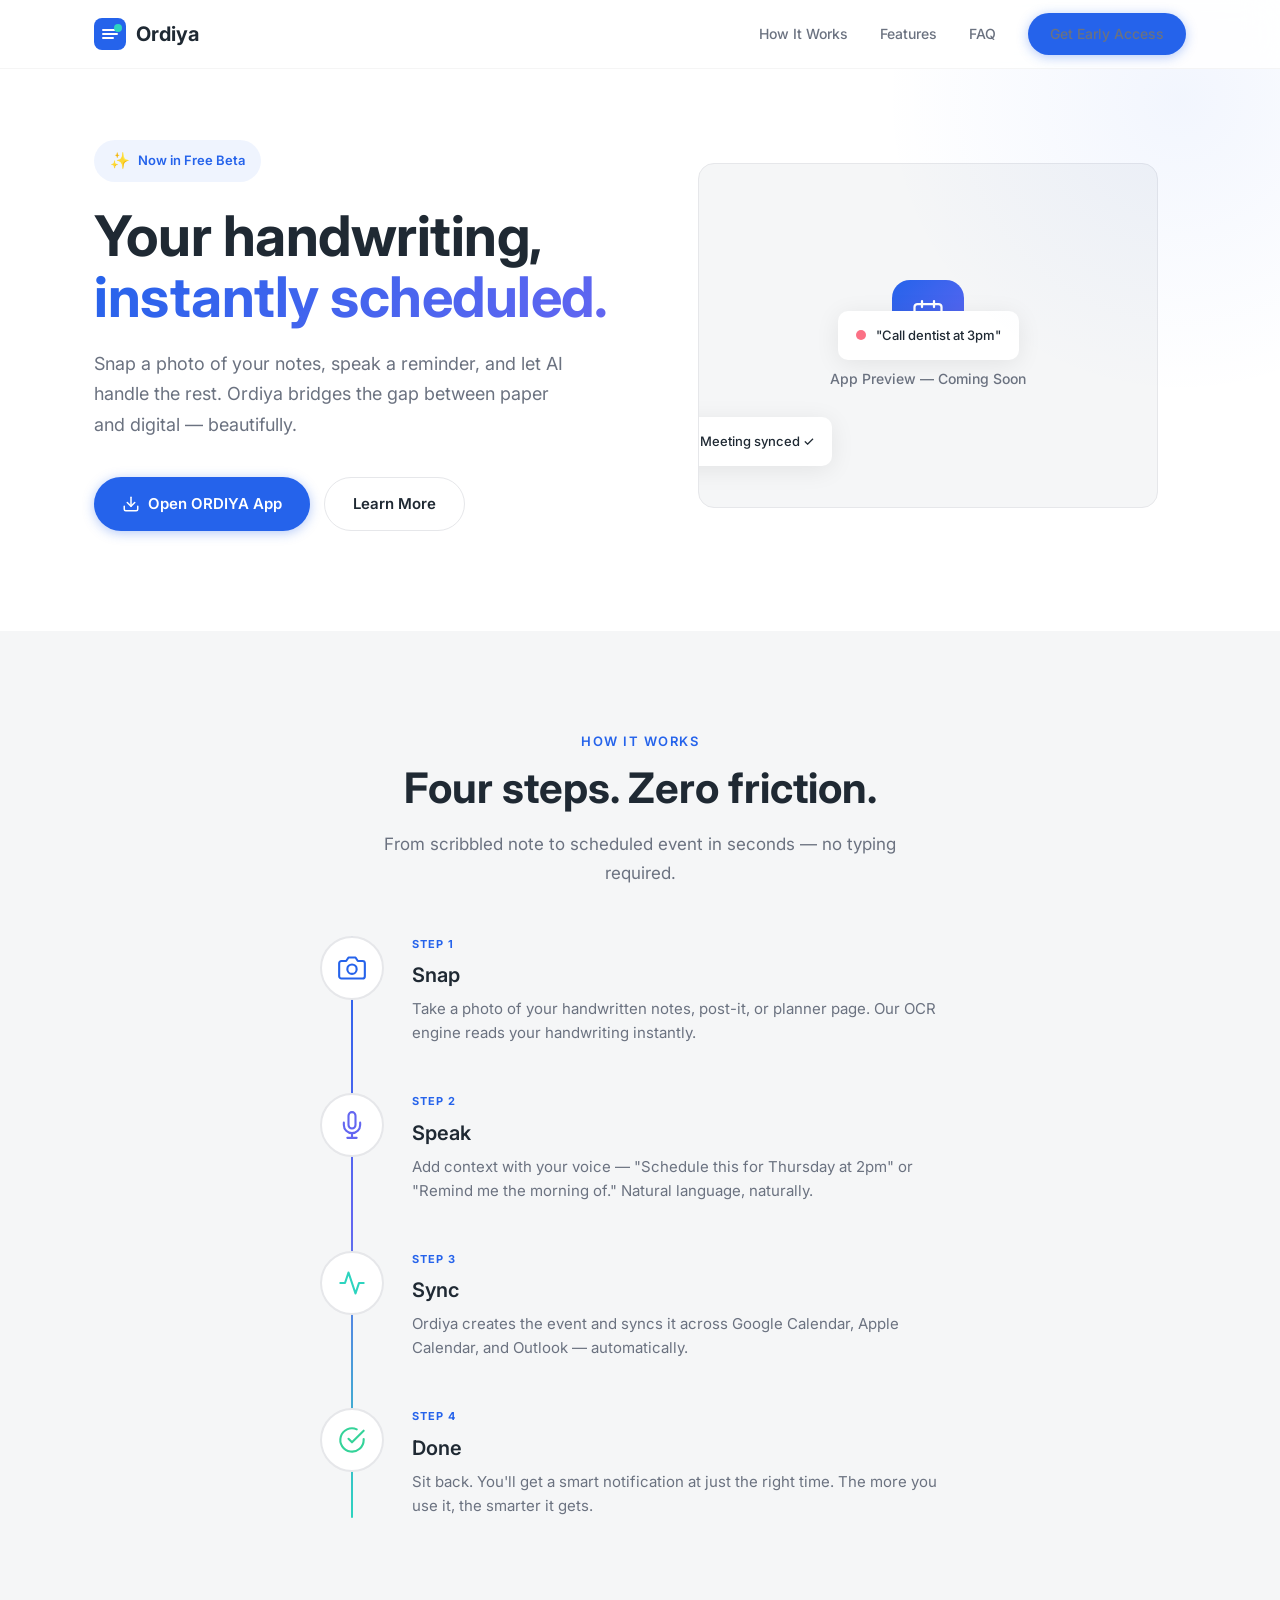
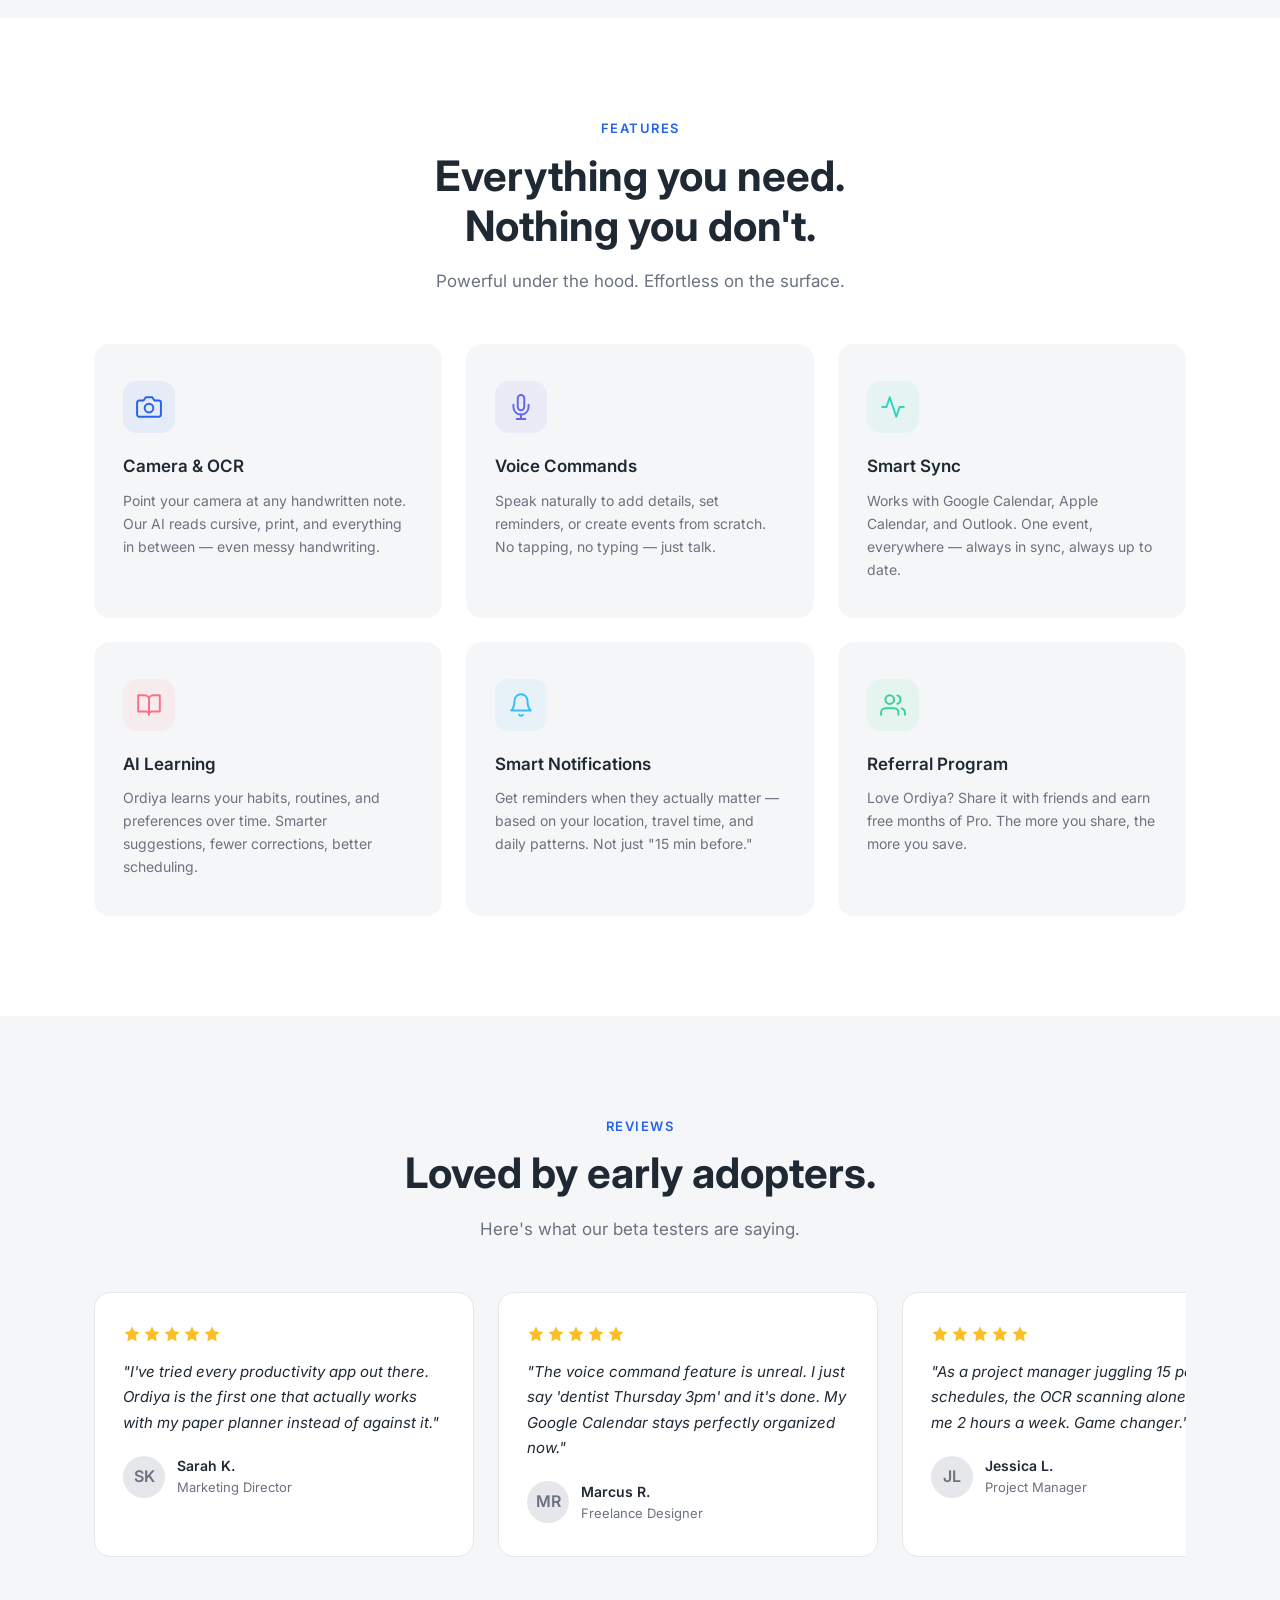
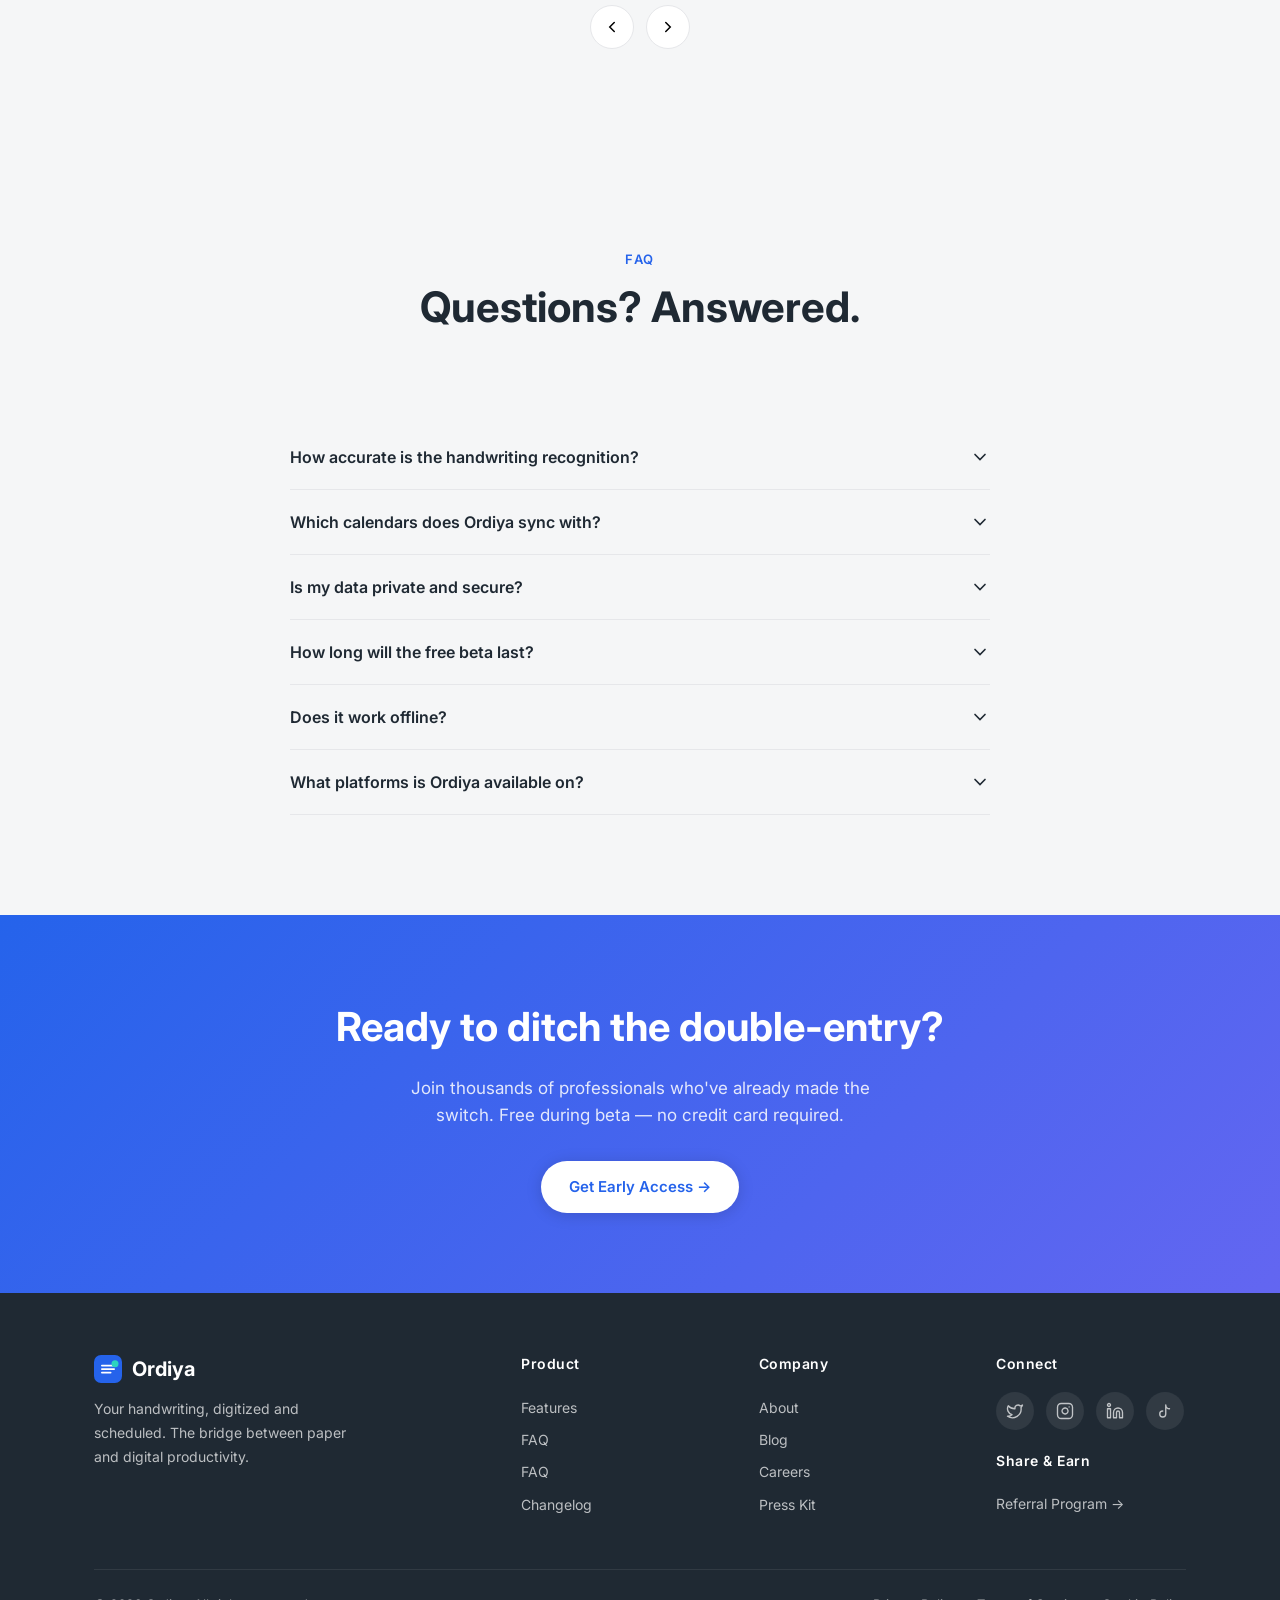
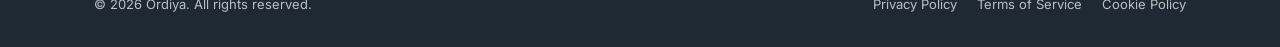
==== commit 363914d6: "fix: restore landing page and move app to /app" ====
--- a/index.html
+++ b/index.html
@@ -1,46 +1,1290 @@
 <!DOCTYPE html>
-<html>
+<html lang="en">
 <head>
-  <!--
-    If you are serving your web app in a path other than the root, change the
-    href value below to reflect the base path you are serving from.
-
-    The path provided below has to start and end with a slash "/" in order for
-    it to work correctly.
-
-    For more details:
-    * https://developer.mozilla.org/en-US/docs/Web/HTML/Element/base
-
-    This is a placeholder for base href that will be replaced by the value of
-    the `--base-href` argument provided to `flutter build`.
-  -->
-  <base href="/ordiya-landing-page/">
-
-  <meta charset="UTF-8">
-  <meta content="IE=Edge" http-equiv="X-UA-Compatible">
-  <meta name="description" content="A new Flutter project.">
-
-  <!-- iOS meta tags & icons -->
-  <meta name="mobile-web-app-capable" content="yes">
-  <meta name="apple-mobile-web-app-status-bar-style" content="black">
-  <meta name="apple-mobile-web-app-title" content="ordiya_mobile">
-  <link rel="apple-touch-icon" href="icons/Icon-192.png">
-
-  <!-- Favicon -->
-  <link rel="icon" type="image/png" href="favicon.png"/>
-
-  <title>ordiya_mobile</title>
-  <link rel="manifest" href="manifest.json">
+<meta charset="UTF-8">
+<meta name="viewport" content="width=device-width, initial-scale=1.0">
+<title>Ordiya — Your Handwriting, Digitized & Scheduled</title>
+<link rel="preconnect" href="https://fonts.googleapis.com">
+<link rel="preconnect" href="https://fonts.gstatic.com" crossorigin>
+<link href="https://fonts.googleapis.com/css2?family=Inter:wght@400;500;600;700&display=swap" rel="stylesheet">
+<style>
+/* ========== RESET & BASE ========== */
+*, *::before, *::after { box-sizing: border-box; margin: 0; padding: 0; }
+html { scroll-behavior: smooth; -webkit-text-size-adjust: 100%; }
+body {
+  font-family: 'Inter', -apple-system, BlinkMacSystemFont, 'Segoe UI', sans-serif;
+  color: #1F2933;
+  background: #FFFFFF;
+  line-height: 1.6;
+  -webkit-font-smoothing: antialiased;
+  -moz-osx-font-smoothing: grayscale;
+  overflow-x: hidden;
+}
+img { max-width: 100%; display: block; }
+a { text-decoration: none; color: inherit; }
+ul { list-style: none; }
+
+/* ========== VARIABLES ========== */
+:root {
+  --blue: #2563EB;
+  --blue-hover: #1D4ED8;
+  --bg: #FFFFFF;
+  --bg-alt: #F5F6F7;
+  --surface: #E6E7EA;
+  --text: #1F2933;
+  --text-secondary: #6B7280;
+  --indigo: #6366F1;
+  --teal: #2DD4BF;
+  --coral: #FB7185;
+  --green: #34D399;
+  --sky: #38BDF8;
+  --radius: 16px;
+  --radius-sm: 10px;
+  --shadow: 0 1px 3px rgba(0,0,0,.06), 0 4px 12px rgba(0,0,0,.04);
+  --shadow-lg: 0 4px 24px rgba(0,0,0,.08);
+  --max-w: 1140px;
+  --section-py: 100px;
+}
+
+/* ========== UTILITY ========== */
+.container { max-width: var(--max-w); margin: 0 auto; padding: 0 24px; }
+.section-label {
+  font-size: 13px;
+  font-weight: 600;
+  letter-spacing: 1.5px;
+  text-transform: uppercase;
+  color: var(--blue);
+  margin-bottom: 12px;
+}
+.section-title {
+  font-size: clamp(28px, 4vw, 42px);
+  font-weight: 700;
+  line-height: 1.2;
+  color: var(--text);
+  margin-bottom: 16px;
+}
+.section-subtitle {
+  font-size: 17px;
+  color: var(--text-secondary);
+  max-width: 580px;
+  margin: 0 auto 48px;
+  line-height: 1.7;
+}
+.text-center { text-align: center; }
+
+/* ========== BUTTONS ========== */
+.btn {
+  display: inline-flex;
+  align-items: center;
+  gap: 8px;
+  font-family: inherit;
+  font-size: 15px;
+  font-weight: 600;
+  padding: 14px 28px;
+  border-radius: 50px;
+  border: none;
+  cursor: pointer;
+  transition: all .25s ease;
+}
+.btn-primary {
+  background: var(--blue);
+  color: #fff;
+  box-shadow: 0 2px 12px rgba(37,99,235,.35);
+}
+.btn-primary:hover {
+  background: var(--blue-hover);
+  box-shadow: 0 4px 20px rgba(37,99,235,.45);
+  transform: translateY(-1px);
+}
+.btn-outline {
+  background: transparent;
+  color: var(--text);
+  border: 1.5px solid var(--surface);
+}
+.btn-outline:hover {
+  border-color: var(--blue);
+  color: var(--blue);
+}
+
+/* ========== NAV ========== */
+.nav {
+  position: fixed;
+  top: 0;
+  left: 0;
+  right: 0;
+  z-index: 100;
+  background: rgba(255,255,255,.85);
+  backdrop-filter: blur(16px);
+  -webkit-backdrop-filter: blur(16px);
+  border-bottom: 1px solid rgba(0,0,0,.04);
+  transition: box-shadow .3s;
+}
+.nav.scrolled { box-shadow: 0 1px 8px rgba(0,0,0,.06); }
+.nav-inner {
+  display: flex;
+  align-items: center;
+  justify-content: space-between;
+  height: 68px;
+}
+.nav-logo {
+  display: flex;
+  align-items: center;
+  gap: 10px;
+  font-size: 20px;
+  font-weight: 700;
+  color: var(--text);
+}
+.nav-logo svg { flex-shrink: 0; }
+.nav-links { display: flex; align-items: center; gap: 32px; }
+.nav-links a {
+  font-size: 14px;
+  font-weight: 500;
+  color: var(--text-secondary);
+  transition: color .2s;
+}
+.nav-links a:hover { color: var(--blue); }
+.nav-cta {
+  font-size: 14px !important;
+  padding: 10px 22px !important;
+}
+.nav-toggle {
+  display: none;
+  background: none;
+  border: none;
+  cursor: pointer;
+  padding: 4px;
+}
+.nav-toggle svg { display: block; }
+
+/* Mobile nav */
+@media (max-width: 768px) {
+  .nav-links {
+    position: fixed;
+    top: 68px;
+    left: 0;
+    right: 0;
+    background: #fff;
+    flex-direction: column;
+    padding: 24px;
+    gap: 20px;
+    border-bottom: 1px solid var(--surface);
+    transform: translateY(-120%);
+    transition: transform .3s ease;
+    box-shadow: var(--shadow-lg);
+  }
+  .nav-links.open { transform: translateY(0); }
+  .nav-toggle { display: block; }
+}
+
+/* ========== HERO ========== */
+.hero {
+  padding: 140px 0 var(--section-py);
+  background: var(--bg);
+  position: relative;
+  overflow: hidden;
+}
+.hero::after {
+  content: '';
+  position: absolute;
+  top: -200px;
+  right: -200px;
+  width: 600px;
+  height: 600px;
+  border-radius: 50%;
+  background: radial-gradient(circle, rgba(37,99,235,.06) 0%, transparent 70%);
+  pointer-events: none;
+}
+.hero-grid {
+  display: grid;
+  grid-template-columns: 1fr 1fr;
+  gap: 60px;
+  align-items: center;
+}
+.hero-badge {
+  display: inline-flex;
+  align-items: center;
+  gap: 8px;
+  background: rgba(37,99,235,.07);
+  color: var(--blue);
+  font-size: 13px;
+  font-weight: 600;
+  padding: 8px 16px;
+  border-radius: 50px;
+  margin-bottom: 24px;
+}
+.hero-badge span { font-size: 16px; }
+.hero h1 {
+  font-size: clamp(36px, 5vw, 56px);
+  font-weight: 700;
+  line-height: 1.1;
+  letter-spacing: -0.5px;
+  margin-bottom: 20px;
+}
+.hero h1 .highlight {
+  background: linear-gradient(135deg, var(--blue), var(--indigo));
+  -webkit-background-clip: text;
+  -webkit-text-fill-color: transparent;
+  background-clip: text;
+}
+.hero-sub {
+  font-size: 18px;
+  color: var(--text-secondary);
+  line-height: 1.7;
+  margin-bottom: 36px;
+  max-width: 480px;
+}
+.hero-buttons { display: flex; gap: 14px; flex-wrap: wrap; }
+.hero-image {
+  position: relative;
+  display: flex;
+  align-items: center;
+  justify-content: center;
+}
+.hero-mockup {
+  width: 100%;
+  max-width: 460px;
+  aspect-ratio: 4/3;
+  background: var(--bg-alt);
+  border-radius: var(--radius);
+  border: 1px solid var(--surface);
+  display: flex;
+  flex-direction: column;
+  align-items: center;
+  justify-content: center;
+  gap: 16px;
+  position: relative;
+  overflow: hidden;
+}
+.hero-mockup-icon {
+  width: 72px;
+  height: 72px;
+  border-radius: 18px;
+  background: linear-gradient(135deg, var(--blue), var(--indigo));
+  display: flex;
+  align-items: center;
+  justify-content: center;
+}
+.hero-mockup-text {
+  font-size: 14px;
+  color: var(--text-secondary);
+  font-weight: 500;
+}
+/* Floating cards */
+.float-card {
+  position: absolute;
+  background: #fff;
+  border-radius: var(--radius-sm);
+  box-shadow: var(--shadow-lg);
+  padding: 14px 18px;
+  display: flex;
+  align-items: center;
+  gap: 10px;
+  font-size: 13px;
+  font-weight: 500;
+  animation: float 6s ease-in-out infinite;
+}
+.float-card:nth-child(2) { top: 8%; right: -10%; animation-delay: -2s; }
+.float-card:nth-child(3) { bottom: 12%; left: -8%; animation-delay: -4s; }
+.float-dot { width: 10px; height: 10px; border-radius: 50%; flex-shrink: 0; }
+
+@keyframes float {
+  0%, 100% { transform: translateY(0); }
+  50% { transform: translateY(-10px); }
+}
+
+@media (max-width: 900px) {
+  .hero-grid { grid-template-columns: 1fr; text-align: center; }
+  .hero-sub { margin-left: auto; margin-right: auto; }
+  .hero-buttons { justify-content: center; }
+  .hero-image { margin-top: 40px; }
+  .float-card { display: none; }
+}
+
+/* ========== HOW IT WORKS ========== */
+.how {
+  padding: var(--section-py) 0;
+  background: var(--bg-alt);
+}
+.how-steps {
+  max-width: 640px;
+  margin: 0 auto;
+  position: relative;
+}
+.how-steps::before {
+  content: '';
+  position: absolute;
+  left: 31px;
+  top: 0;
+  bottom: 0;
+  width: 2px;
+  background: linear-gradient(to bottom, var(--blue), var(--indigo), var(--teal));
+  border-radius: 2px;
+}
+.step {
+  display: flex;
+  gap: 28px;
+  padding-bottom: 48px;
+  position: relative;
+}
+.step:last-child { padding-bottom: 0; }
+.step-icon {
+  width: 64px;
+  height: 64px;
+  border-radius: 50%;
+  background: #fff;
+  border: 2px solid var(--surface);
+  display: flex;
+  align-items: center;
+  justify-content: center;
+  flex-shrink: 0;
+  position: relative;
+  z-index: 1;
+  transition: border-color .3s, box-shadow .3s;
+}
+.step:hover .step-icon {
+  border-color: var(--blue);
+  box-shadow: 0 0 0 6px rgba(37,99,235,.08);
+}
+.step-icon svg { width: 28px; height: 28px; }
+.step-num {
+  font-size: 11px;
+  font-weight: 700;
+  color: var(--blue);
+  letter-spacing: 1px;
+  text-transform: uppercase;
+  margin-bottom: 6px;
+}
+.step-title {
+  font-size: 20px;
+  font-weight: 600;
+  margin-bottom: 6px;
+}
+.step-desc {
+  font-size: 15px;
+  color: var(--text-secondary);
+  line-height: 1.6;
+}
+
+/* ========== FEATURES ========== */
+.features {
+  padding: var(--section-py) 0;
+  background: var(--bg);
+}
+.features-grid {
+  display: grid;
+  grid-template-columns: repeat(3, 1fr);
+  gap: 24px;
+}
+.feature-card {
+  background: var(--bg-alt);
+  border-radius: var(--radius);
+  padding: 36px 28px;
+  border: 1px solid transparent;
+  transition: all .3s ease;
+}
+.feature-card:hover {
+  border-color: var(--surface);
+  box-shadow: var(--shadow);
+  transform: translateY(-4px);
+}
+.feature-icon {
+  width: 52px;
+  height: 52px;
+  border-radius: 14px;
+  display: flex;
+  align-items: center;
+  justify-content: center;
+  margin-bottom: 20px;
+}
+.feature-icon svg { width: 26px; height: 26px; }
+.feature-card h3 {
+  font-size: 17px;
+  font-weight: 600;
+  margin-bottom: 8px;
+}
+.feature-card p {
+  font-size: 14px;
+  color: var(--text-secondary);
+  line-height: 1.65;
+}
+@media (max-width: 900px) { .features-grid { grid-template-columns: repeat(2, 1fr); } }
+@media (max-width: 560px) { .features-grid { grid-template-columns: 1fr; } }
+
+/* ========== REVIEWS ========== */
+.reviews {
+  padding: var(--section-py) 0;
+  background: var(--bg-alt);
+}
+.reviews-track {
+  display: flex;
+  gap: 24px;
+  overflow-x: auto;
+  scroll-snap-type: x mandatory;
+  -webkit-overflow-scrolling: touch;
+  padding-bottom: 16px;
+  scrollbar-width: none;
+}
+.reviews-track::-webkit-scrollbar { display: none; }
+.review-card {
+  min-width: 340px;
+  max-width: 380px;
+  flex-shrink: 0;
+  scroll-snap-align: start;
+  background: #fff;
+  border-radius: var(--radius);
+  padding: 32px 28px;
+  border: 1px solid var(--surface);
+  transition: box-shadow .3s;
+}
+.review-card:hover { box-shadow: var(--shadow); }
+.review-stars { display: flex; gap: 2px; margin-bottom: 16px; }
+.review-stars svg { width: 18px; height: 18px; color: #FBBF24; }
+.review-text {
+  font-size: 15px;
+  line-height: 1.7;
+  color: var(--text);
+  margin-bottom: 20px;
+  font-style: italic;
+}
+.review-author { display: flex; align-items: center; gap: 12px; }
+.review-avatar {
+  width: 42px;
+  height: 42px;
+  border-radius: 50%;
+  background: var(--surface);
+  display: flex;
+  align-items: center;
+  justify-content: center;
+  font-size: 16px;
+  font-weight: 600;
+  color: var(--text-secondary);
+}
+.review-name { font-size: 14px; font-weight: 600; }
+.review-role { font-size: 13px; color: var(--text-secondary); }
+.reviews-nav {
+  display: flex;
+  justify-content: center;
+  gap: 12px;
+  margin-top: 32px;
+}
+.reviews-nav button {
+  width: 44px;
+  height: 44px;
+  border-radius: 50%;
+  border: 1.5px solid var(--surface);
+  background: #fff;
+  cursor: pointer;
+  display: flex;
+  align-items: center;
+  justify-content: center;
+  transition: all .2s;
+}
+.reviews-nav button:hover {
+  border-color: var(--blue);
+  color: var(--blue);
+}
+
+/* ========== PRICING ========== */
+.pricing {
+  padding: var(--section-py) 0;
+  background: var(--bg);
+}
+.pricing-toggle {
+  display: flex;
+  align-items: center;
+  justify-content: center;
+  gap: 14px;
+  margin-bottom: 48px;
+}
+.pricing-toggle span {
+  font-size: 14px;
+  font-weight: 500;
+  color: var(--text-secondary);
+}
+.pricing-toggle span.active { color: var(--text); font-weight: 600; }
+.toggle-switch {
+  width: 48px;
+  height: 26px;
+  background: var(--surface);
+  border-radius: 50px;
+  position: relative;
+  cursor: pointer;
+  transition: background .3s;
+  border: none;
+}
+.toggle-switch.on { background: var(--blue); }
+.toggle-switch::after {
+  content: '';
+  position: absolute;
+  width: 20px;
+  height: 20px;
+  border-radius: 50%;
+  background: #fff;
+  top: 3px;
+  left: 3px;
+  transition: transform .3s;
+  box-shadow: 0 1px 3px rgba(0,0,0,.15);
+}
+.toggle-switch.on::after { transform: translateX(22px); }
+.save-badge {
+  font-size: 12px;
+  font-weight: 600;
+  color: var(--green);
+  background: rgba(52,211,153,.1);
+  padding: 4px 10px;
+  border-radius: 50px;
+}
+.pricing-grid {
+  display: grid;
+  grid-template-columns: repeat(3, 1fr);
+  gap: 24px;
+  max-width: 960px;
+  margin: 0 auto;
+}
+.price-card {
+  background: var(--bg-alt);
+  border-radius: var(--radius);
+  padding: 40px 32px;
+  text-align: center;
+  border: 1.5px solid transparent;
+  transition: all .3s;
+  position: relative;
+}
+.price-card:hover { border-color: var(--surface); }
+.price-card.featured {
+  background: #fff;
+  border-color: var(--blue);
+  box-shadow: 0 8px 32px rgba(37,99,235,.12);
+  transform: scale(1.03);
+}
+.price-card.featured:hover { transform: scale(1.05); }
+.price-popular {
+  position: absolute;
+  top: -13px;
+  left: 50%;
+  transform: translateX(-50%);
+  background: var(--blue);
+  color: #fff;
+  font-size: 12px;
+  font-weight: 600;
+  padding: 5px 16px;
+  border-radius: 50px;
+  letter-spacing: .5px;
+}
+.price-name {
+  font-size: 18px;
+  font-weight: 600;
+  margin-bottom: 8px;
+}
+.price-desc {
+  font-size: 13px;
+  color: var(--text-secondary);
+  margin-bottom: 24px;
+}
+.price-amount {
+  font-size: 48px;
+  font-weight: 700;
+  line-height: 1;
+  margin-bottom: 4px;
+}
+.price-amount .currency { font-size: 24px; vertical-align: top; margin-right: 2px; }
+.price-period {
+  font-size: 14px;
+  color: var(--text-secondary);
+  margin-bottom: 28px;
+}
+.price-features {
+  text-align: left;
+  margin-bottom: 32px;
+}
+.price-features li {
+  font-size: 14px;
+  padding: 8px 0;
+  display: flex;
+  align-items: center;
+  gap: 10px;
+  color: var(--text-secondary);
+}
+.price-features li svg { flex-shrink: 0; color: var(--green); }
+.price-card .btn { width: 100%; justify-content: center; }
+@media (max-width: 768px) {
+  .pricing-grid { grid-template-columns: 1fr; max-width: 400px; }
+  .price-card.featured { transform: none; }
+  .price-card.featured:hover { transform: translateY(-4px); }
+}
+
+/* ========== FAQ ========== */
+.faq {
+  padding: var(--section-py) 0;
+  background: var(--bg-alt);
+}
+.faq-list {
+  max-width: 700px;
+  margin: 0 auto;
+}
+.faq-item {
+  border-bottom: 1px solid var(--surface);
+}
+.faq-question {
+  width: 100%;
+  background: none;
+  border: none;
+  padding: 22px 0;
+  font-family: inherit;
+  font-size: 16px;
+  font-weight: 600;
+  color: var(--text);
+  text-align: left;
+  cursor: pointer;
+  display: flex;
+  align-items: center;
+  justify-content: space-between;
+  gap: 16px;
+}
+.faq-question:hover { color: var(--blue); }
+.faq-chevron {
+  width: 20px;
+  height: 20px;
+  flex-shrink: 0;
+  transition: transform .3s;
+}
+.faq-item.open .faq-chevron { transform: rotate(180deg); }
+.faq-answer {
+  max-height: 0;
+  overflow: hidden;
+  transition: max-height .35s ease, padding .35s ease;
+}
+.faq-answer-inner {
+  padding-bottom: 22px;
+  font-size: 15px;
+  color: var(--text-secondary);
+  line-height: 1.7;
+}
+
+/* ========== CTA BANNER ========== */
+.cta-banner {
+  padding: 80px 0;
+  background: linear-gradient(135deg, var(--blue), var(--indigo));
+  text-align: center;
+  color: #fff;
+}
+.cta-banner h2 {
+  font-size: clamp(28px, 4vw, 40px);
+  font-weight: 700;
+  margin-bottom: 16px;
+}
+.cta-banner p {
+  font-size: 17px;
+  opacity: .85;
+  margin-bottom: 32px;
+  max-width: 500px;
+  margin-left: auto;
+  margin-right: auto;
+}
+.cta-banner .btn-primary {
+  background: #fff;
+  color: var(--blue);
+  box-shadow: 0 2px 16px rgba(0,0,0,.15);
+}
+.cta-banner .btn-primary:hover { transform: translateY(-2px); box-shadow: 0 4px 24px rgba(0,0,0,.2); }
+
+/* ========== FOOTER ========== */
+.footer {
+  padding: 60px 0 32px;
+  background: var(--text);
+  color: rgba(255,255,255,.7);
+}
+.footer-grid {
+  display: grid;
+  grid-template-columns: 2fr 1fr 1fr 1fr;
+  gap: 48px;
+  margin-bottom: 48px;
+}
+.footer-brand p {
+  font-size: 14px;
+  line-height: 1.7;
+  margin-top: 12px;
+  max-width: 280px;
+}
+.footer h4 {
+  color: #fff;
+  font-size: 14px;
+  font-weight: 600;
+  margin-bottom: 16px;
+  letter-spacing: .5px;
+}
+.footer-col a {
+  display: block;
+  font-size: 14px;
+  padding: 5px 0;
+  transition: color .2s;
+}
+.footer-col a:hover { color: #fff; }
+.footer-socials {
+  display: flex;
+  gap: 12px;
+  margin-top: 12px;
+}
+.footer-socials a {
+  width: 38px;
+  height: 38px;
+  border-radius: 50%;
+  background: rgba(255,255,255,.08);
+  display: flex;
+  align-items: center;
+  justify-content: center;
+  transition: background .2s;
+}
+.footer-socials a:hover { background: rgba(255,255,255,.16); }
+.footer-bottom {
+  border-top: 1px solid rgba(255,255,255,.08);
+  padding-top: 24px;
+  display: flex;
+  justify-content: space-between;
+  align-items: center;
+  font-size: 13px;
+}
+.footer-bottom a { transition: color .2s; }
+.footer-bottom a:hover { color: #fff; }
+@media (max-width: 768px) {
+  .footer-grid { grid-template-columns: 1fr 1fr; gap: 32px; }
+  .footer-bottom { flex-direction: column; gap: 12px; text-align: center; }
+}
+@media (max-width: 480px) {
+  .footer-grid { grid-template-columns: 1fr; }
+}
+
+/* ========== ANIMATIONS ========== */
+.fade-up {
+  opacity: 0;
+  transform: translateY(24px);
+  transition: opacity .6s ease, transform .6s ease;
+}
+.fade-up.visible {
+  opacity: 1;
+  transform: translateY(0);
+}
+</style>
 </head>
 <body>
-  <!--
-    You can customize the "flutter_bootstrap.js" script.
-    This is useful to provide a custom configuration to the Flutter loader
-    or to give the user feedback during the initialization process.
-
-    For more details:
-    * https://docs.flutter.dev/platform-integration/web/initialization
-  -->
-  <script src="flutter_bootstrap.js" async></script>
+
+<!-- ============ NAV ============ -->
+<nav class="nav" id="nav">
+  <div class="container nav-inner">
+    <a href="#" class="nav-logo">
+      <svg width="32" height="32" viewBox="0 0 32 32" fill="none">
+        <rect width="32" height="32" rx="8" fill="#2563EB"/>
+        <path d="M9 12h14M9 16h14M9 20h10" stroke="#fff" stroke-width="2" stroke-linecap="round"/>
+        <circle cx="24" cy="10" r="4" fill="#2DD4BF"/>
+      </svg>
+      Ordiya
+    </a>
+    <div class="nav-links" id="navLinks">
+      <a href="#how">How It Works</a>
+      <a href="#features">Features</a>
+      <a href="#faq">FAQ</a>
+      <a href="#hero" class="btn btn-primary nav-cta">Get Early Access</a>
+    </div>
+    <button class="nav-toggle" id="navToggle" aria-label="Menu">
+      <svg width="24" height="24" viewBox="0 0 24 24" fill="none" stroke="#1F2933" stroke-width="2" stroke-linecap="round">
+        <line x1="3" y1="6" x2="21" y2="6"/><line x1="3" y1="12" x2="21" y2="12"/><line x1="3" y1="18" x2="21" y2="18"/>
+      </svg>
+    </button>
+  </div>
+</nav>
+
+<!-- ============ HERO ============ -->
+<section class="hero" id="hero">
+  <div class="container hero-grid">
+    <div class="fade-up">
+      <div class="hero-badge">
+        <span>✨</span> Now in Free Beta
+      </div>
+      <h1>Your handwriting,<br><span class="highlight">instantly scheduled.</span></h1>
+      <p class="hero-sub">Snap a photo of your notes, speak a reminder, and let AI handle the rest. Ordiya bridges the gap between paper and digital — beautifully.</p>
+      <div class="hero-buttons">
+        <a href="/app/" class="btn btn-primary">
+          <svg width="18" height="18" viewBox="0 0 24 24" fill="none" stroke="currentColor" stroke-width="2" stroke-linecap="round"><path d="M21 15v4a2 2 0 01-2 2H5a2 2 0 01-2-2v-4"/><polyline points="7 10 12 15 17 10"/><line x1="12" y1="15" x2="12" y2="3"/></svg>
+          Open ORDIYA App
+        </a>
+        <a href="#how" class="btn btn-outline">Learn More</a>
+      </div>
+    </div>
+    <div class="hero-image fade-up" style="animation-delay:.15s">
+      <div class="hero-mockup">
+        <div class="hero-mockup-icon">
+          <svg width="36" height="36" viewBox="0 0 24 24" fill="none" stroke="#fff" stroke-width="1.5" stroke-linecap="round">
+            <rect x="3" y="4" width="18" height="18" rx="2"/><line x1="16" y1="2" x2="16" y2="6"/><line x1="8" y1="2" x2="8" y2="6"/><line x1="3" y1="10" x2="21" y2="10"/><path d="M8 14h.01M12 14h.01M16 14h.01M8 18h.01M12 18h.01"/>
+          </svg>
+        </div>
+        <span class="hero-mockup-text">App Preview — Coming Soon</span>
+        <div class="float-card">
+          <div class="float-dot" style="background:var(--green)"></div>
+          Meeting synced ✓
+        </div>
+        <div class="float-card">
+          <div class="float-dot" style="background:var(--coral)"></div>
+          "Call dentist at 3pm"
+        </div>
+      </div>
+    </div>
+  </div>
+</section>
+
+<!-- ============ HOW IT WORKS ============ -->
+<section class="how" id="how">
+  <div class="container text-center">
+    <p class="section-label fade-up">How It Works</p>
+    <h2 class="section-title fade-up">Four steps. Zero friction.</h2>
+    <p class="section-subtitle fade-up">From scribbled note to scheduled event in seconds — no typing required.</p>
+  </div>
+  <div class="container">
+    <div class="how-steps">
+      <div class="step fade-up">
+        <div class="step-icon">
+          <svg viewBox="0 0 24 24" fill="none" stroke="#2563EB" stroke-width="1.8" stroke-linecap="round" stroke-linejoin="round">
+            <path d="M23 19a2 2 0 01-2 2H3a2 2 0 01-2-2V8a2 2 0 012-2h4l2-3h6l2 3h4a2 2 0 012 2z"/><circle cx="12" cy="13" r="4"/>
+          </svg>
+        </div>
+        <div>
+          <div class="step-num">Step 1</div>
+          <h3 class="step-title">Snap</h3>
+          <p class="step-desc">Take a photo of your handwritten notes, post-it, or planner page. Our OCR engine reads your handwriting instantly.</p>
+        </div>
+      </div>
+      <div class="step fade-up">
+        <div class="step-icon">
+          <svg viewBox="0 0 24 24" fill="none" stroke="#6366F1" stroke-width="1.8" stroke-linecap="round" stroke-linejoin="round">
+            <path d="M12 1a3 3 0 00-3 3v8a3 3 0 006 0V4a3 3 0 00-3-3z"/><path d="M19 10v2a7 7 0 01-14 0v-2"/><line x1="12" y1="19" x2="12" y2="23"/><line x1="8" y1="23" x2="16" y2="23"/>
+          </svg>
+        </div>
+        <div>
+          <div class="step-num">Step 2</div>
+          <h3 class="step-title">Speak</h3>
+          <p class="step-desc">Add context with your voice — "Schedule this for Thursday at 2pm" or "Remind me the morning of." Natural language, naturally.</p>
+        </div>
+      </div>
+      <div class="step fade-up">
+        <div class="step-icon">
+          <svg viewBox="0 0 24 24" fill="none" stroke="#2DD4BF" stroke-width="1.8" stroke-linecap="round" stroke-linejoin="round">
+            <polyline points="22 12 18 12 15 21 9 3 6 12 2 12"/>
+          </svg>
+        </div>
+        <div>
+          <div class="step-num">Step 3</div>
+          <h3 class="step-title">Sync</h3>
+          <p class="step-desc">Ordiya creates the event and syncs it across Google Calendar, Apple Calendar, and Outlook — automatically.</p>
+        </div>
+      </div>
+      <div class="step fade-up">
+        <div class="step-icon">
+          <svg viewBox="0 0 24 24" fill="none" stroke="#34D399" stroke-width="1.8" stroke-linecap="round" stroke-linejoin="round">
+            <path d="M22 11.08V12a10 10 0 11-5.93-9.14"/><polyline points="22 4 12 14.01 9 11.01"/>
+          </svg>
+        </div>
+        <div>
+          <div class="step-num">Step 4</div>
+          <h3 class="step-title">Done</h3>
+          <p class="step-desc">Sit back. You'll get a smart notification at just the right time. The more you use it, the smarter it gets.</p>
+        </div>
+      </div>
+    </div>
+  </div>
+</section>
+
+<!-- ============ FEATURES ============ -->
+<section class="features" id="features">
+  <div class="container text-center">
+    <p class="section-label fade-up">Features</p>
+    <h2 class="section-title fade-up">Everything you need.<br>Nothing you don't.</h2>
+    <p class="section-subtitle fade-up">Powerful under the hood. Effortless on the surface.</p>
+  </div>
+  <div class="container">
+    <div class="features-grid">
+      <div class="feature-card fade-up">
+        <div class="feature-icon" style="background:rgba(37,99,235,.08)">
+          <svg viewBox="0 0 24 24" fill="none" stroke="#2563EB" stroke-width="1.8" stroke-linecap="round" stroke-linejoin="round">
+            <path d="M23 19a2 2 0 01-2 2H3a2 2 0 01-2-2V8a2 2 0 012-2h4l2-3h6l2 3h4a2 2 0 012 2z"/><circle cx="12" cy="13" r="4"/>
+          </svg>
+        </div>
+        <h3>Camera &amp; OCR</h3>
+        <p>Point your camera at any handwritten note. Our AI reads cursive, print, and everything in between — even messy handwriting.</p>
+      </div>
+      <div class="feature-card fade-up">
+        <div class="feature-icon" style="background:rgba(99,102,241,.08)">
+          <svg viewBox="0 0 24 24" fill="none" stroke="#6366F1" stroke-width="1.8" stroke-linecap="round" stroke-linejoin="round">
+            <path d="M12 1a3 3 0 00-3 3v8a3 3 0 006 0V4a3 3 0 00-3-3z"/><path d="M19 10v2a7 7 0 01-14 0v-2"/><line x1="12" y1="19" x2="12" y2="23"/><line x1="8" y1="23" x2="16" y2="23"/>
+          </svg>
+        </div>
+        <h3>Voice Commands</h3>
+        <p>Speak naturally to add details, set reminders, or create events from scratch. No tapping, no typing — just talk.</p>
+      </div>
+      <div class="feature-card fade-up">
+        <div class="feature-icon" style="background:rgba(45,212,191,.08)">
+          <svg viewBox="0 0 24 24" fill="none" stroke="#2DD4BF" stroke-width="1.8" stroke-linecap="round" stroke-linejoin="round">
+            <polyline points="22 12 18 12 15 21 9 3 6 12 2 12"/>
+          </svg>
+        </div>
+        <h3>Smart Sync</h3>
+        <p>Works with Google Calendar, Apple Calendar, and Outlook. One event, everywhere — always in sync, always up to date.</p>
+      </div>
+      <div class="feature-card fade-up">
+        <div class="feature-icon" style="background:rgba(251,113,133,.08)">
+          <svg viewBox="0 0 24 24" fill="none" stroke="#FB7185" stroke-width="1.8" stroke-linecap="round" stroke-linejoin="round">
+            <path d="M2 3h6a4 4 0 014 4v14a3 3 0 00-3-3H2z"/><path d="M22 3h-6a4 4 0 00-4 4v14a3 3 0 013-3h7z"/>
+          </svg>
+        </div>
+        <h3>AI Learning</h3>
+        <p>Ordiya learns your habits, routines, and preferences over time. Smarter suggestions, fewer corrections, better scheduling.</p>
+      </div>
+      <div class="feature-card fade-up">
+        <div class="feature-icon" style="background:rgba(56,189,248,.08)">
+          <svg viewBox="0 0 24 24" fill="none" stroke="#38BDF8" stroke-width="1.8" stroke-linecap="round" stroke-linejoin="round">
+            <path d="M18 8A6 6 0 006 8c0 7-3 9-3 9h18s-3-2-3-9"/><path d="M13.73 21a2 2 0 01-3.46 0"/>
+          </svg>
+        </div>
+        <h3>Smart Notifications</h3>
+        <p>Get reminders when they actually matter — based on your location, travel time, and daily patterns. Not just "15 min before."</p>
+      </div>
+      <div class="feature-card fade-up">
+        <div class="feature-icon" style="background:rgba(52,211,153,.08)">
+          <svg viewBox="0 0 24 24" fill="none" stroke="#34D399" stroke-width="1.8" stroke-linecap="round" stroke-linejoin="round">
+            <path d="M17 21v-2a4 4 0 00-4-4H5a4 4 0 00-4 4v2"/><circle cx="9" cy="7" r="4"/><path d="M23 21v-2a4 4 0 00-3-3.87"/><path d="M16 3.13a4 4 0 010 7.75"/>
+          </svg>
+        </div>
+        <h3>Referral Program</h3>
+        <p>Love Ordiya? Share it with friends and earn free months of Pro. The more you share, the more you save.</p>
+      </div>
+    </div>
+  </div>
+</section>
+
+<!-- ============ REVIEWS ============ -->
+<section class="reviews" id="reviews">
+  <div class="container text-center">
+    <p class="section-label fade-up">Reviews</p>
+    <h2 class="section-title fade-up">Loved by early adopters.</h2>
+    <p class="section-subtitle fade-up">Here's what our beta testers are saying.</p>
+  </div>
+  <div class="container">
+    <div class="reviews-track" id="reviewsTrack">
+      <div class="review-card">
+        <div class="review-stars">
+          <svg viewBox="0 0 24 24" fill="#FBBF24"><path d="M12 2l3.09 6.26L22 9.27l-5 4.87L18.18 22 12 18.27 5.82 22 7 14.14l-5-4.87 6.91-1.01z"/></svg>
+          <svg viewBox="0 0 24 24" fill="#FBBF24"><path d="M12 2l3.09 6.26L22 9.27l-5 4.87L18.18 22 12 18.27 5.82 22 7 14.14l-5-4.87 6.91-1.01z"/></svg>
+          <svg viewBox="0 0 24 24" fill="#FBBF24"><path d="M12 2l3.09 6.26L22 9.27l-5 4.87L18.18 22 12 18.27 5.82 22 7 14.14l-5-4.87 6.91-1.01z"/></svg>
+          <svg viewBox="0 0 24 24" fill="#FBBF24"><path d="M12 2l3.09 6.26L22 9.27l-5 4.87L18.18 22 12 18.27 5.82 22 7 14.14l-5-4.87 6.91-1.01z"/></svg>
+          <svg viewBox="0 0 24 24" fill="#FBBF24"><path d="M12 2l3.09 6.26L22 9.27l-5 4.87L18.18 22 12 18.27 5.82 22 7 14.14l-5-4.87 6.91-1.01z"/></svg>
+        </div>
+        <p class="review-text">"I've tried every productivity app out there. Ordiya is the first one that actually works with my paper planner instead of against it."</p>
+        <div class="review-author">
+          <div class="review-avatar">SK</div>
+          <div>
+            <div class="review-name">Sarah K.</div>
+            <div class="review-role">Marketing Director</div>
+          </div>
+        </div>
+      </div>
+      <div class="review-card">
+        <div class="review-stars">
+          <svg viewBox="0 0 24 24" fill="#FBBF24"><path d="M12 2l3.09 6.26L22 9.27l-5 4.87L18.18 22 12 18.27 5.82 22 7 14.14l-5-4.87 6.91-1.01z"/></svg>
+          <svg viewBox="0 0 24 24" fill="#FBBF24"><path d="M12 2l3.09 6.26L22 9.27l-5 4.87L18.18 22 12 18.27 5.82 22 7 14.14l-5-4.87 6.91-1.01z"/></svg>
+          <svg viewBox="0 0 24 24" fill="#FBBF24"><path d="M12 2l3.09 6.26L22 9.27l-5 4.87L18.18 22 12 18.27 5.82 22 7 14.14l-5-4.87 6.91-1.01z"/></svg>
+          <svg viewBox="0 0 24 24" fill="#FBBF24"><path d="M12 2l3.09 6.26L22 9.27l-5 4.87L18.18 22 12 18.27 5.82 22 7 14.14l-5-4.87 6.91-1.01z"/></svg>
+          <svg viewBox="0 0 24 24" fill="#FBBF24"><path d="M12 2l3.09 6.26L22 9.27l-5 4.87L18.18 22 12 18.27 5.82 22 7 14.14l-5-4.87 6.91-1.01z"/></svg>
+        </div>
+        <p class="review-text">"The voice command feature is unreal. I just say 'dentist Thursday 3pm' and it's done. My Google Calendar stays perfectly organized now."</p>
+        <div class="review-author">
+          <div class="review-avatar">MR</div>
+          <div>
+            <div class="review-name">Marcus R.</div>
+            <div class="review-role">Freelance Designer</div>
+          </div>
+        </div>
+      </div>
+      <div class="review-card">
+        <div class="review-stars">
+          <svg viewBox="0 0 24 24" fill="#FBBF24"><path d="M12 2l3.09 6.26L22 9.27l-5 4.87L18.18 22 12 18.27 5.82 22 7 14.14l-5-4.87 6.91-1.01z"/></svg>
+          <svg viewBox="0 0 24 24" fill="#FBBF24"><path d="M12 2l3.09 6.26L22 9.27l-5 4.87L18.18 22 12 18.27 5.82 22 7 14.14l-5-4.87 6.91-1.01z"/></svg>
+          <svg viewBox="0 0 24 24" fill="#FBBF24"><path d="M12 2l3.09 6.26L22 9.27l-5 4.87L18.18 22 12 18.27 5.82 22 7 14.14l-5-4.87 6.91-1.01z"/></svg>
+          <svg viewBox="0 0 24 24" fill="#FBBF24"><path d="M12 2l3.09 6.26L22 9.27l-5 4.87L18.18 22 12 18.27 5.82 22 7 14.14l-5-4.87 6.91-1.01z"/></svg>
+          <svg viewBox="0 0 24 24" fill="#FBBF24"><path d="M12 2l3.09 6.26L22 9.27l-5 4.87L18.18 22 12 18.27 5.82 22 7 14.14l-5-4.87 6.91-1.01z"/></svg>
+        </div>
+        <p class="review-text">"As a project manager juggling 15 people's schedules, the OCR scanning alone saves me 2 hours a week. Game changer."</p>
+        <div class="review-author">
+          <div class="review-avatar">JL</div>
+          <div>
+            <div class="review-name">Jessica L.</div>
+            <div class="review-role">Project Manager</div>
+          </div>
+        </div>
+      </div>
+      <div class="review-card">
+        <div class="review-stars">
+          <svg viewBox="0 0 24 24" fill="#FBBF24"><path d="M12 2l3.09 6.26L22 9.27l-5 4.87L18.18 22 12 18.27 5.82 22 7 14.14l-5-4.87 6.91-1.01z"/></svg>
+          <svg viewBox="0 0 24 24" fill="#FBBF24"><path d="M12 2l3.09 6.26L22 9.27l-5 4.87L18.18 22 12 18.27 5.82 22 7 14.14l-5-4.87 6.91-1.01z"/></svg>
+          <svg viewBox="0 0 24 24" fill="#FBBF24"><path d="M12 2l3.09 6.26L22 9.27l-5 4.87L18.18 22 12 18.27 5.82 22 7 14.14l-5-4.87 6.91-1.01z"/></svg>
+          <svg viewBox="0 0 24 24" fill="#FBBF24"><path d="M12 2l3.09 6.26L22 9.27l-5 4.87L18.18 22 12 18.27 5.82 22 7 14.14l-5-4.87 6.91-1.01z"/></svg>
+          <svg viewBox="0 0 24 24" fill="#FBBF24"><path d="M12 2l3.09 6.26L22 9.27l-5 4.87L18.18 22 12 18.27 5.82 22 7 14.14l-5-4.87 6.91-1.01z"/></svg>
+        </div>
+        <p class="review-text">"I was skeptical about AI reading my handwriting — I have the worst doctor's scrawl. But it nails it every time. Color me impressed."</p>
+        <div class="review-author">
+          <div class="review-avatar">DT</div>
+          <div>
+            <div class="review-name">Dr. David T.</div>
+            <div class="review-role">Physician</div>
+          </div>
+        </div>
+      </div>
+    </div>
+    <div class="reviews-nav">
+      <button onclick="scrollReviews(-1)" aria-label="Previous">
+        <svg width="18" height="18" viewBox="0 0 24 24" fill="none" stroke="currentColor" stroke-width="2" stroke-linecap="round"><polyline points="15 18 9 12 15 6"/></svg>
+      </button>
+      <button onclick="scrollReviews(1)" aria-label="Next">
+        <svg width="18" height="18" viewBox="0 0 24 24" fill="none" stroke="currentColor" stroke-width="2" stroke-linecap="round"><polyline points="9 18 15 12 9 6"/></svg>
+      </button>
+    </div>
+  </div>
+</section>
+
+<!-- ============ PRICING (hidden until pricing model decided) ============ -->
+<!--
+      <div class="price-card fade-up">
+        <div class="price-name">Free</div>
+        <div class="price-desc">For getting started</div>
+        <div class="price-amount"><span class="currency">$</span>0</div>
+        <div class="price-period">forever</div>
+        <ul class="price-features">
+          <li><svg width="18" height="18" viewBox="0 0 24 24" fill="none" stroke="currentColor" stroke-width="2.5" stroke-linecap="round"><polyline points="20 6 9 17 4 12"/></svg> 5 scans per month</li>
+          <li><svg width="18" height="18" viewBox="0 0 24 24" fill="none" stroke="currentColor" stroke-width="2.5" stroke-linecap="round"><polyline points="20 6 9 17 4 12"/></svg> Basic voice commands</li>
+          <li><svg width="18" height="18" viewBox="0 0 24 24" fill="none" stroke="currentColor" stroke-width="2.5" stroke-linecap="round"><polyline points="20 6 9 17 4 12"/></svg> 1 calendar sync</li>
+          <li><svg width="18" height="18" viewBox="0 0 24 24" fill="none" stroke="currentColor" stroke-width="2.5" stroke-linecap="round"><polyline points="20 6 9 17 4 12"/></svg> Standard notifications</li>
+        </ul>
+        <a href="#" class="btn btn-outline">Get Started</a>
+      </div>
+      <div class="price-card featured fade-up">
+        <div class="price-popular">Most Popular</div>
+        <div class="price-name">Pro</div>
+        <div class="price-desc">For power users</div>
+        <div class="price-amount" id="proPrice"><span class="currency">$</span><span id="proPriceVal">9</span></div>
+        <div class="price-period" id="proPeriod">per month</div>
+        <ul class="price-features">
+          <li><svg width="18" height="18" viewBox="0 0 24 24" fill="none" stroke="currentColor" stroke-width="2.5" stroke-linecap="round"><polyline points="20 6 9 17 4 12"/></svg> Unlimited scans</li>
+          <li><svg width="18" height="18" viewBox="0 0 24 24" fill="none" stroke="currentColor" stroke-width="2.5" stroke-linecap="round"><polyline points="20 6 9 17 4 12"/></svg> Advanced voice &amp; AI</li>
+          <li><svg width="18" height="18" viewBox="0 0 24 24" fill="none" stroke="currentColor" stroke-width="2.5" stroke-linecap="round"><polyline points="20 6 9 17 4 12"/></svg> Unlimited calendar syncs</li>
+          <li><svg width="18" height="18" viewBox="0 0 24 24" fill="none" stroke="currentColor" stroke-width="2.5" stroke-linecap="round"><polyline points="20 6 9 17 4 12"/></svg> Smart notifications</li>
+          <li><svg width="18" height="18" viewBox="0 0 24 24" fill="none" stroke="currentColor" stroke-width="2.5" stroke-linecap="round"><polyline points="20 6 9 17 4 12"/></svg> Priority support</li>
+        </ul>
+        <a href="#" class="btn btn-primary">Start Free Trial</a>
+      </div>
+      <div class="price-card fade-up">
+        <div class="price-name">Team</div>
+        <div class="price-desc">For organizations</div>
+        <div class="price-amount" id="teamPrice"><span class="currency">$</span><span id="teamPriceVal">29</span></div>
+        <div class="price-period" id="teamPeriod">per month</div>
+        <ul class="price-features">
+          <li><svg width="18" height="18" viewBox="0 0 24 24" fill="none" stroke="currentColor" stroke-width="2.5" stroke-linecap="round"><polyline points="20 6 9 17 4 12"/></svg> Everything in Pro</li>
+          <li><svg width="18" height="18" viewBox="0 0 24 24" fill="none" stroke="currentColor" stroke-width="2.5" stroke-linecap="round"><polyline points="20 6 9 17 4 12"/></svg> Up to 25 team members</li>
+          <li><svg width="18" height="18" viewBox="0 0 24 24" fill="none" stroke="currentColor" stroke-width="2.5" stroke-linecap="round"><polyline points="20 6 9 17 4 12"/></svg> Shared calendars</li>
+          <li><svg width="18" height="18" viewBox="0 0 24 24" fill="none" stroke="currentColor" stroke-width="2.5" stroke-linecap="round"><polyline points="20 6 9 17 4 12"/></svg> Admin dashboard</li>
+          <li><svg width="18" height="18" viewBox="0 0 24 24" fill="none" stroke="currentColor" stroke-width="2.5" stroke-linecap="round"><polyline points="20 6 9 17 4 12"/></svg> SSO &amp; API access</li>
+        </ul>
+        <a href="#" class="btn btn-outline">Contact Sales</a>
+      </div>
+-->
+
+<!-- ============ FAQ ============ -->
+<section class="faq" id="faq">
+  <div class="container text-center">
+    <p class="section-label fade-up">FAQ</p>
+    <h2 class="section-title fade-up">Questions? Answered.</h2>
+    <p class="section-subtitle fade-up">Everything you need to know about Ordiya.</p>
+  </div>
+  <div class="container">
+    <div class="faq-list">
+      <div class="faq-item fade-up">
+        <button class="faq-question" onclick="toggleFaq(this)">
+          How accurate is the handwriting recognition?
+          <svg class="faq-chevron" viewBox="0 0 24 24" fill="none" stroke="currentColor" stroke-width="2" stroke-linecap="round"><polyline points="6 9 12 15 18 9"/></svg>
+        </button>
+        <div class="faq-answer">
+          <div class="faq-answer-inner">Our OCR engine is trained on millions of handwriting samples and achieves over 95% accuracy across most handwriting styles. It handles cursive, print, mixed case, and even the messiest notes. The AI also improves with use — the more you scan, the better it gets at reading your specific handwriting.</div>
+        </div>
+      </div>
+      <div class="faq-item fade-up">
+        <button class="faq-question" onclick="toggleFaq(this)">
+          Which calendars does Ordiya sync with?
+          <svg class="faq-chevron" viewBox="0 0 24 24" fill="none" stroke="currentColor" stroke-width="2" stroke-linecap="round"><polyline points="6 9 12 15 18 9"/></svg>
+        </button>
+        <div class="faq-answer">
+          <div class="faq-answer-inner">Ordiya integrates with Google Calendar, Apple Calendar (iCal), and Microsoft Outlook. We support two-way sync so changes made anywhere are reflected everywhere. More integrations (Notion, Todoist, Fantastical) are on our roadmap.</div>
+        </div>
+      </div>
+      <div class="faq-item fade-up">
+        <button class="faq-question" onclick="toggleFaq(this)">
+          Is my data private and secure?
+          <svg class="faq-chevron" viewBox="0 0 24 24" fill="none" stroke="currentColor" stroke-width="2" stroke-linecap="round"><polyline points="6 9 12 15 18 9"/></svg>
+        </button>
+        <div class="faq-answer">
+          <div class="faq-answer-inner">Absolutely. All images and voice data are processed with end-to-end encryption. We never sell your data. Scanned images are processed in real-time and are not stored on our servers after the event is created. You can request full data deletion at any time.</div>
+        </div>
+      </div>
+      <div class="faq-item fade-up">
+        <button class="faq-question" onclick="toggleFaq(this)">
+          How long will the free beta last?
+          <svg class="faq-chevron" viewBox="0 0 24 24" fill="none" stroke="currentColor" stroke-width="2" stroke-linecap="round"><polyline points="6 9 12 15 18 9"/></svg>
+        </button>
+        <div class="faq-answer">
+          <div class="faq-answer-inner">The beta is open now and all features are completely free during this period. We expect to launch paid plans in Q3 2026. Beta users will receive a special early-adopter discount — up to 40% off — locked in for life.</div>
+        </div>
+      </div>
+      <div class="faq-item fade-up">
+        <button class="faq-question" onclick="toggleFaq(this)">
+          Does it work offline?
+          <svg class="faq-chevron" viewBox="0 0 24 24" fill="none" stroke="currentColor" stroke-width="2" stroke-linecap="round"><polyline points="6 9 12 15 18 9"/></svg>
+        </button>
+        <div class="faq-answer">
+          <div class="faq-answer-inner">You can scan and queue notes offline. Once you reconnect, Ordiya will process them and sync your events automatically. Voice commands require an internet connection for natural language processing.</div>
+        </div>
+      </div>
+      <div class="faq-item fade-up">
+        <button class="faq-question" onclick="toggleFaq(this)">
+          What platforms is Ordiya available on?
+          <svg class="faq-chevron" viewBox="0 0 24 24" fill="none" stroke="currentColor" stroke-width="2" stroke-linecap="round"><polyline points="6 9 12 15 18 9"/></svg>
+        </button>
+        <div class="faq-answer">
+          <div class="faq-answer-inner">Ordiya is available on iOS and Android, with a web companion app for desktop. We're also building a native macOS and Windows app, expected in late 2026.</div>
+        </div>
+      </div>
+    </div>
+  </div>
+</section>
+
+<!-- ============ CTA BANNER ============ -->
+<section class="cta-banner">
+  <div class="container fade-up">
+    <h2>Ready to ditch the double-entry?</h2>
+    <p>Join thousands of professionals who've already made the switch. Free during beta — no credit card required.</p>
+    <a href="#hero" class="btn btn-primary">Get Early Access →</a>
+  </div>
+</section>
+
+<!-- ============ FOOTER ============ -->
+<footer class="footer">
+  <div class="container">
+    <div class="footer-grid">
+      <div class="footer-brand">
+        <a href="#" class="nav-logo" style="color:#fff">
+          <svg width="28" height="28" viewBox="0 0 32 32" fill="none">
+            <rect width="32" height="32" rx="8" fill="#2563EB"/>
+            <path d="M9 12h14M9 16h14M9 20h10" stroke="#fff" stroke-width="2" stroke-linecap="round"/>
+            <circle cx="24" cy="10" r="4" fill="#2DD4BF"/>
+          </svg>
+          Ordiya
+        </a>
+        <p>Your handwriting, digitized and scheduled. The bridge between paper and digital productivity.</p>
+      </div>
+      <div class="footer-col">
+        <h4>Product</h4>
+        <a href="#features">Features</a>
+        <a href="#faq">FAQ</a>
+        <a href="#faq">FAQ</a>
+        <a href="#">Changelog</a>
+      </div>
+      <div class="footer-col">
+        <h4>Company</h4>
+        <a href="#">About</a>
+        <a href="#">Blog</a>
+        <a href="#">Careers</a>
+        <a href="#">Press Kit</a>
+      </div>
+      <div class="footer-col">
+        <h4>Connect</h4>
+        <div class="footer-socials">
+          <a href="#" aria-label="Twitter">
+            <svg width="18" height="18" viewBox="0 0 24 24" fill="none" stroke="rgba(255,255,255,.7)" stroke-width="1.8" stroke-linecap="round" stroke-linejoin="round"><path d="M22 4s-.7 2.1-2 3.4c1.6 10-9.4 17.3-18 11.6 2.2.1 4.4-.6 6-2C3 15.5.5 9.6 3 5c2.2 2.6 5.6 4.1 9 4-.9-4.2 4-6.6 7-3.8 1.1 0 3-1.2 3-1.2z"/></svg>
+          </a>
+          <a href="#" aria-label="Instagram">
+            <svg width="18" height="18" viewBox="0 0 24 24" fill="none" stroke="rgba(255,255,255,.7)" stroke-width="1.8" stroke-linecap="round" stroke-linejoin="round"><rect x="2" y="2" width="20" height="20" rx="5"/><path d="M16 11.37A4 4 0 1112.63 8 4 4 0 0116 11.37z"/><line x1="17.5" y1="6.5" x2="17.51" y2="6.5"/></svg>
+          </a>
+          <a href="#" aria-label="LinkedIn">
+            <svg width="18" height="18" viewBox="0 0 24 24" fill="none" stroke="rgba(255,255,255,.7)" stroke-width="1.8" stroke-linecap="round" stroke-linejoin="round"><path d="M16 8a6 6 0 016 6v7h-4v-7a2 2 0 00-2-2 2 2 0 00-2 2v7h-4v-7a6 6 0 016-6z"/><rect x="2" y="9" width="4" height="12"/><circle cx="4" cy="4" r="2"/></svg>
+          </a>
+          <a href="#" aria-label="TikTok">
+            <svg width="18" height="18" viewBox="0 0 24 24" fill="none" stroke="rgba(255,255,255,.7)" stroke-width="1.8" stroke-linecap="round" stroke-linejoin="round"><path d="M9 12a4 4 0 104 4V4a5 5 0 005 5"/></svg>
+          </a>
+        </div>
+        <div style="margin-top:20px">
+          <h4>Share &amp; Earn</h4>
+          <a href="#">Referral Program →</a>
+        </div>
+      </div>
+    </div>
+    <div class="footer-bottom">
+      <span>© 2026 Ordiya. All rights reserved.</span>
+      <div style="display:flex;gap:20px">
+        <a href="#">Privacy Policy</a>
+        <a href="#">Terms of Service</a>
+        <a href="#">Cookie Policy</a>
+      </div>
+    </div>
+  </div>
+</footer>
+
+<!-- ============ SCRIPTS ============ -->
+<script>
+// Nav scroll effect
+const nav = document.getElementById('nav');
+window.addEventListener('scroll', () => {
+  nav.classList.toggle('scrolled', window.scrollY > 20);
+});
+
+// Mobile nav toggle
+const navToggle = document.getElementById('navToggle');
+const navLinks = document.getElementById('navLinks');
+navToggle.addEventListener('click', () => {
+  navLinks.classList.toggle('open');
+});
+// Close mobile nav on link click
+navLinks.querySelectorAll('a').forEach(a => {
+  a.addEventListener('click', () => navLinks.classList.remove('open'));
+});
+
+// Reviews carousel
+function scrollReviews(dir) {
+  const track = document.getElementById('reviewsTrack');
+  track.scrollBy({ left: dir * 380, behavior: 'smooth' });
+}
+
+// FAQ accordion
+function toggleFaq(btn) {
+  const item = btn.parentElement;
+  const answer = item.querySelector('.faq-answer');
+  const isOpen = item.classList.contains('open');
+  // Close all
+  document.querySelectorAll('.faq-item.open').forEach(el => {
+    el.classList.remove('open');
+    el.querySelector('.faq-answer').style.maxHeight = '0';
+  });
+  if (!isOpen) {
+    item.classList.add('open');
+    answer.style.maxHeight = answer.scrollHeight + 'px';
+  }
+}
+
+// Scroll animations (Intersection Observer)
+const observer = new IntersectionObserver((entries) => {
+  entries.forEach(entry => {
+    if (entry.isIntersecting) {
+      entry.target.classList.add('visible');
+      observer.unobserve(entry.target);
+    }
+  });
+}, { threshold: 0.1, rootMargin: '0px 0px -40px 0px' });
+
+document.querySelectorAll('.fade-up').forEach(el => observer.observe(el));
+</script>
+
 </body>
-</html>
+</html>
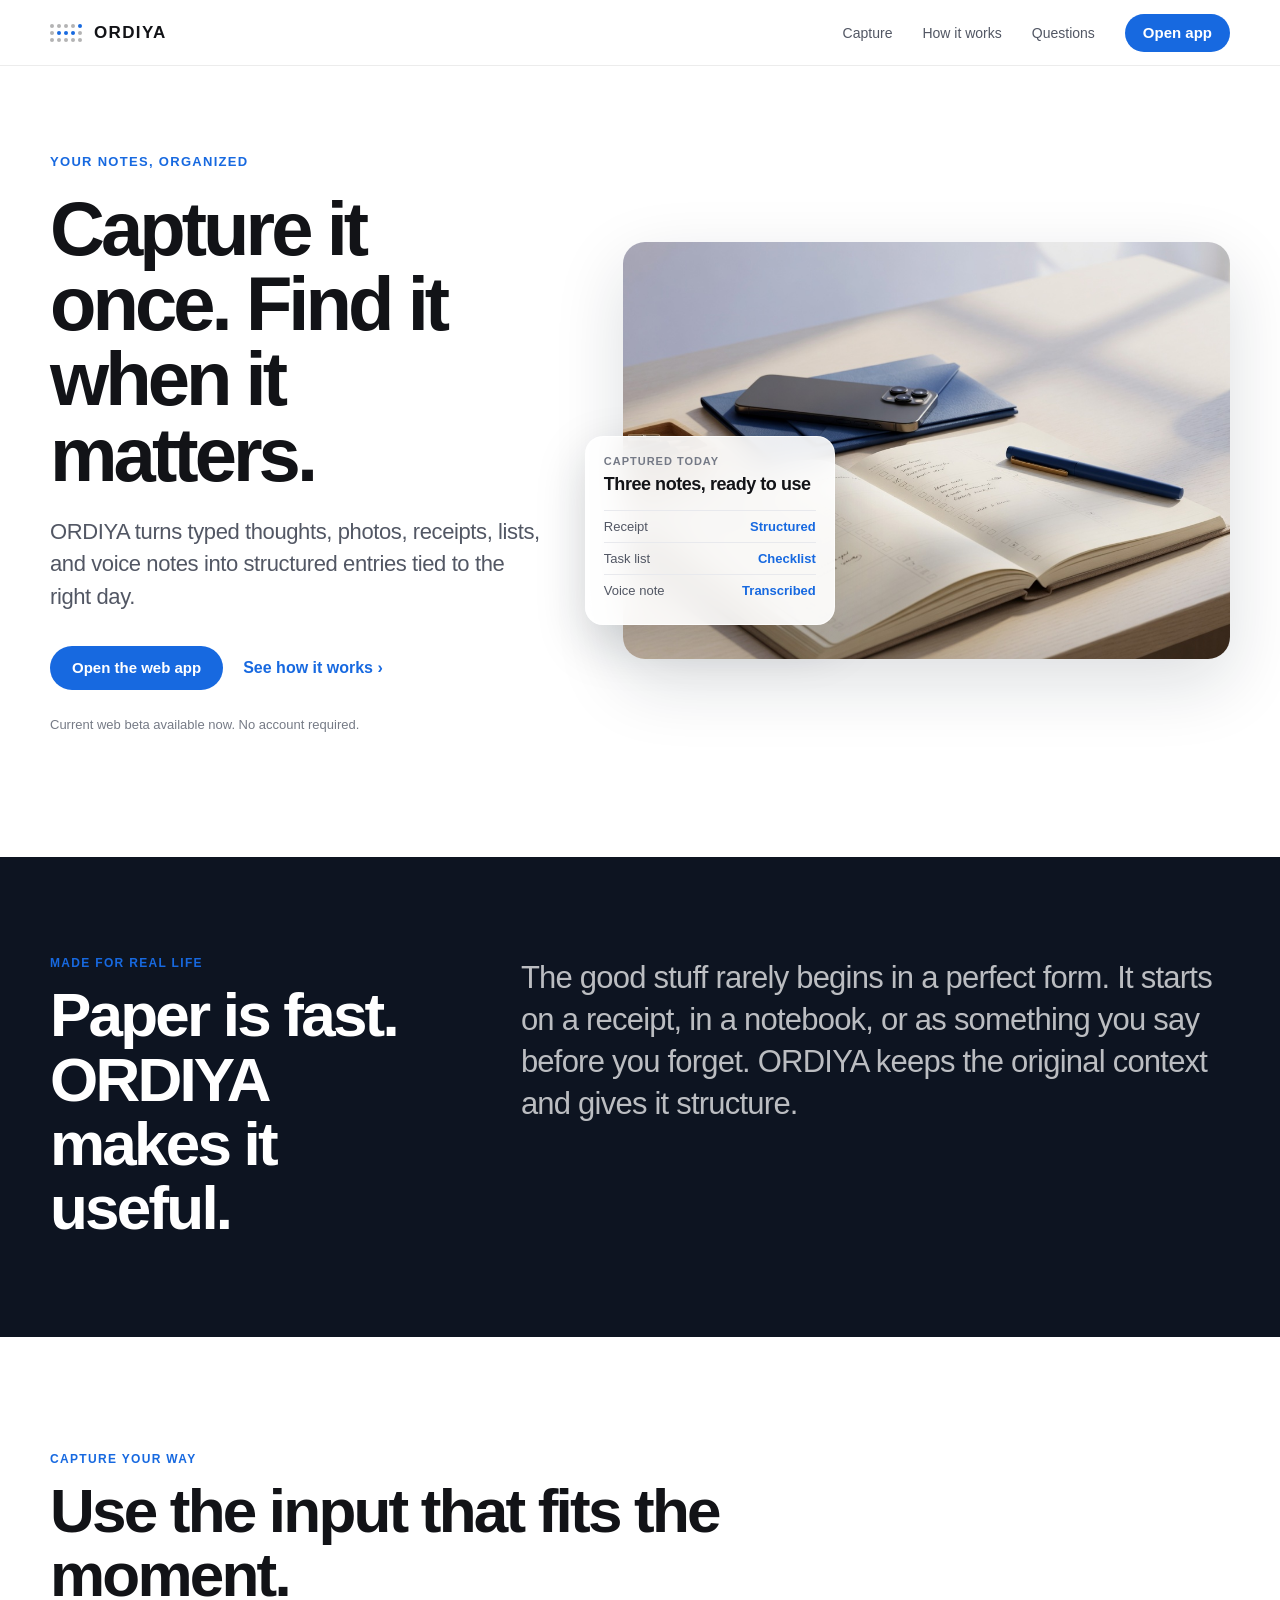
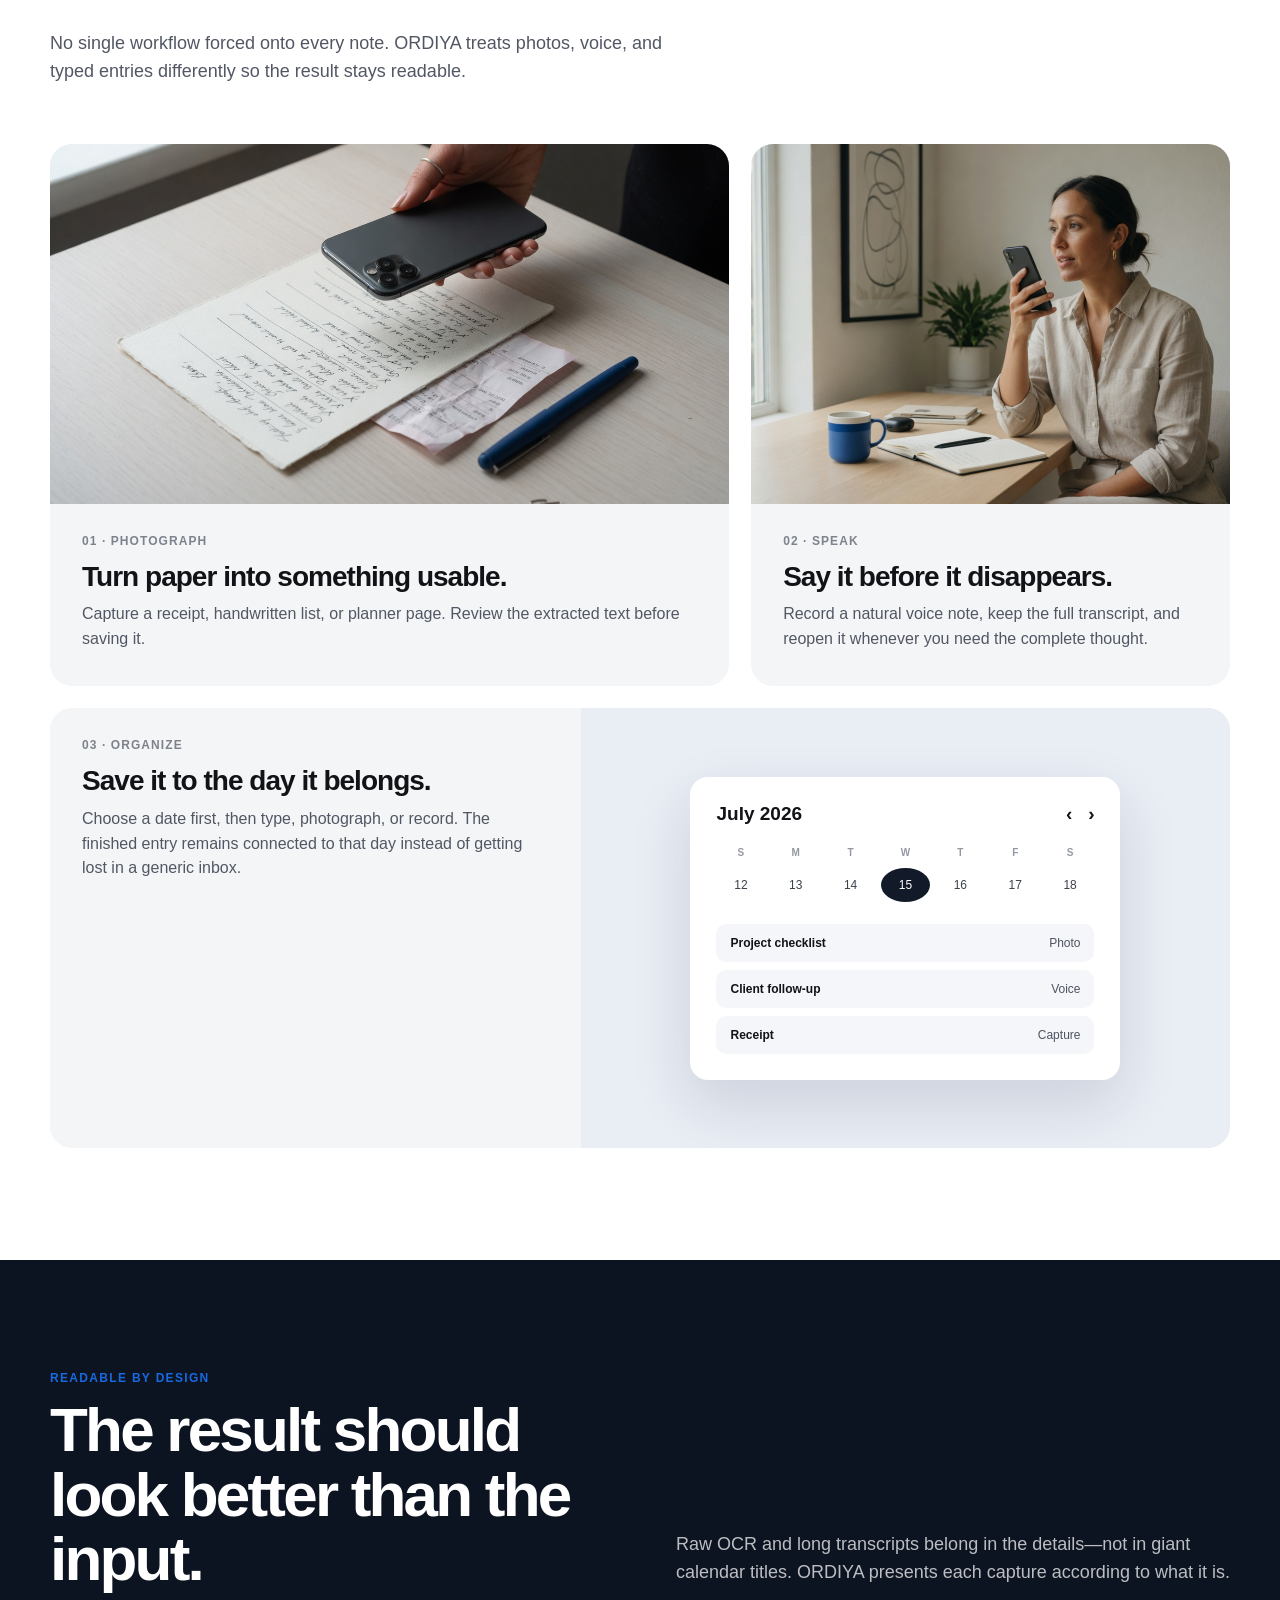
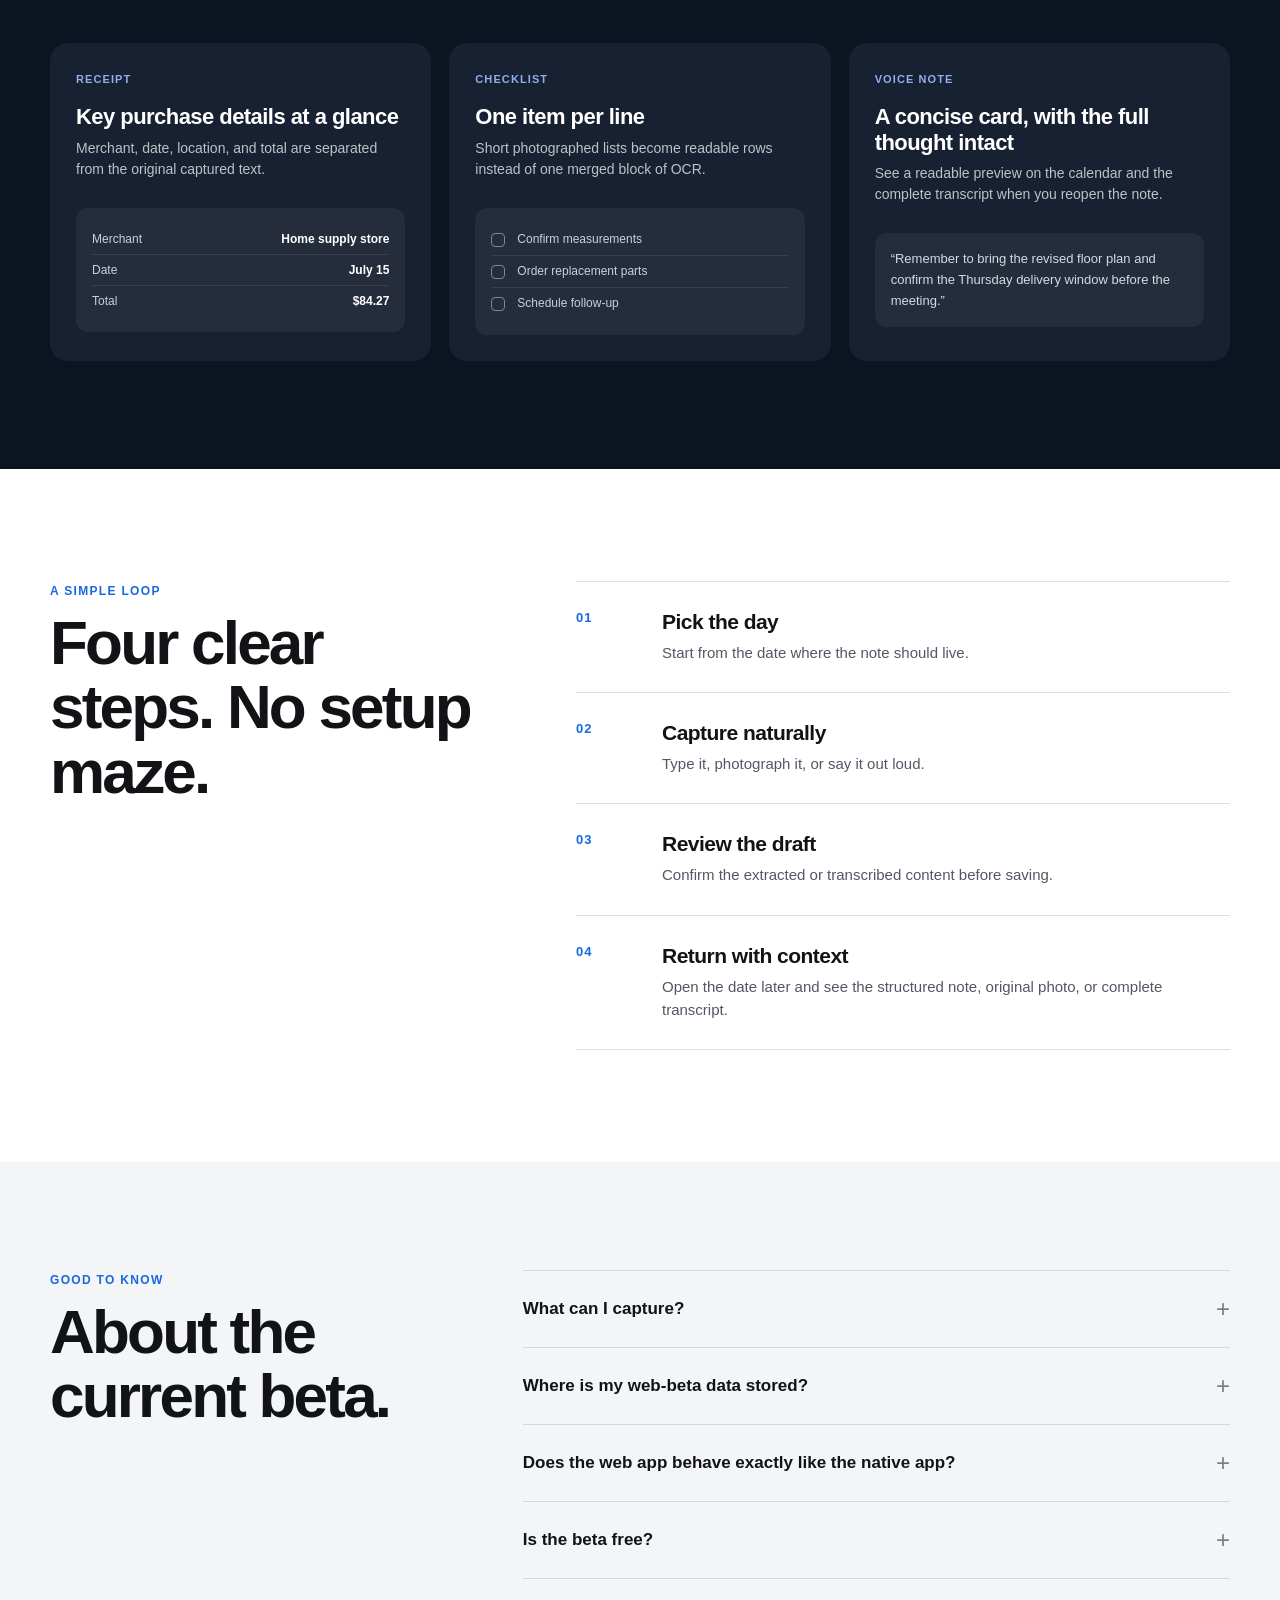
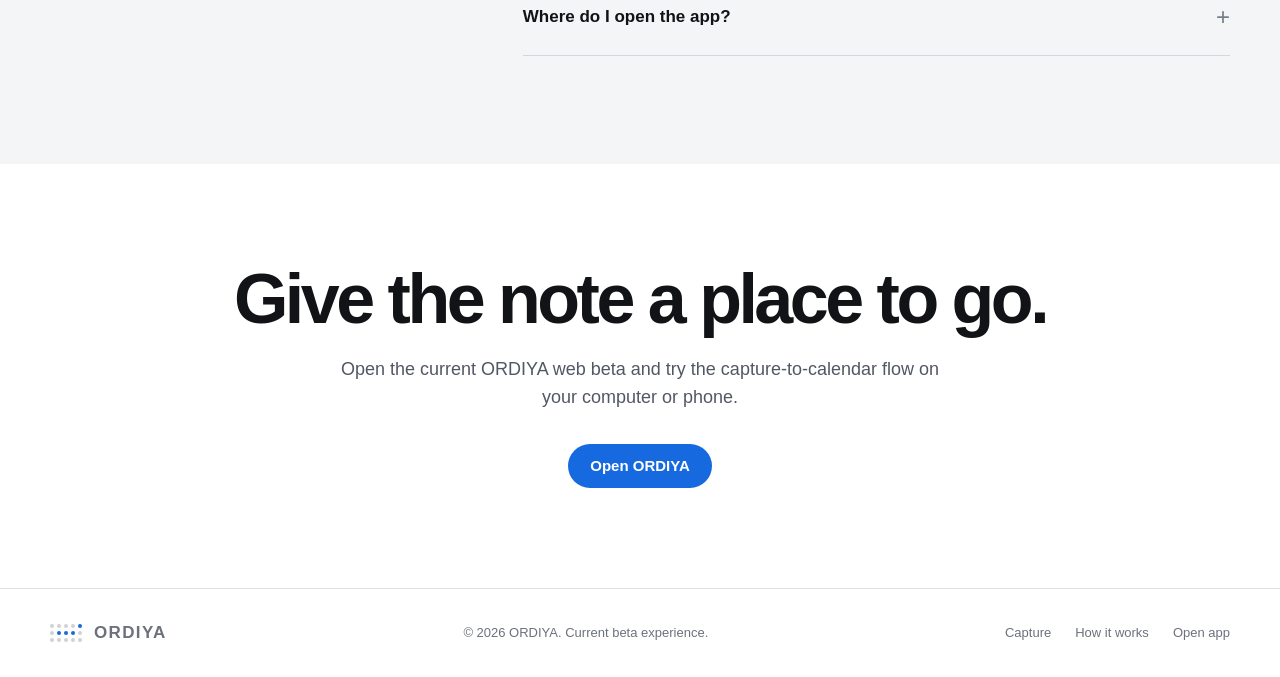
==== commit c6547f88: "feat: redesign ORDIYA landing page" ====
--- a/index.html
+++ b/index.html
@@ -1,1290 +1,471 @@
 <!DOCTYPE html>
 <html lang="en">
 <head>
-<meta charset="UTF-8">
-<meta name="viewport" content="width=device-width, initial-scale=1.0">
-<title>Ordiya — Your Handwriting, Digitized & Scheduled</title>
-<link rel="preconnect" href="https://fonts.googleapis.com">
-<link rel="preconnect" href="https://fonts.gstatic.com" crossorigin>
-<link href="https://fonts.googleapis.com/css2?family=Inter:wght@400;500;600;700&display=swap" rel="stylesheet">
-<style>
-/* ========== RESET & BASE ========== */
-*, *::before, *::after { box-sizing: border-box; margin: 0; padding: 0; }
-html { scroll-behavior: smooth; -webkit-text-size-adjust: 100%; }
-body {
-  font-family: 'Inter', -apple-system, BlinkMacSystemFont, 'Segoe UI', sans-serif;
-  color: #1F2933;
-  background: #FFFFFF;
-  line-height: 1.6;
-  -webkit-font-smoothing: antialiased;
-  -moz-osx-font-smoothing: grayscale;
-  overflow-x: hidden;
-}
-img { max-width: 100%; display: block; }
-a { text-decoration: none; color: inherit; }
-ul { list-style: none; }
-
-/* ========== VARIABLES ========== */
-:root {
-  --blue: #2563EB;
-  --blue-hover: #1D4ED8;
-  --bg: #FFFFFF;
-  --bg-alt: #F5F6F7;
-  --surface: #E6E7EA;
-  --text: #1F2933;
-  --text-secondary: #6B7280;
-  --indigo: #6366F1;
-  --teal: #2DD4BF;
-  --coral: #FB7185;
-  --green: #34D399;
-  --sky: #38BDF8;
-  --radius: 16px;
-  --radius-sm: 10px;
-  --shadow: 0 1px 3px rgba(0,0,0,.06), 0 4px 12px rgba(0,0,0,.04);
-  --shadow-lg: 0 4px 24px rgba(0,0,0,.08);
-  --max-w: 1140px;
-  --section-py: 100px;
-}
-
-/* ========== UTILITY ========== */
-.container { max-width: var(--max-w); margin: 0 auto; padding: 0 24px; }
-.section-label {
-  font-size: 13px;
-  font-weight: 600;
-  letter-spacing: 1.5px;
-  text-transform: uppercase;
-  color: var(--blue);
-  margin-bottom: 12px;
-}
-.section-title {
-  font-size: clamp(28px, 4vw, 42px);
-  font-weight: 700;
-  line-height: 1.2;
-  color: var(--text);
-  margin-bottom: 16px;
-}
-.section-subtitle {
-  font-size: 17px;
-  color: var(--text-secondary);
-  max-width: 580px;
-  margin: 0 auto 48px;
-  line-height: 1.7;
-}
-.text-center { text-align: center; }
-
-/* ========== BUTTONS ========== */
-.btn {
-  display: inline-flex;
-  align-items: center;
-  gap: 8px;
-  font-family: inherit;
-  font-size: 15px;
-  font-weight: 600;
-  padding: 14px 28px;
-  border-radius: 50px;
-  border: none;
-  cursor: pointer;
-  transition: all .25s ease;
-}
-.btn-primary {
-  background: var(--blue);
-  color: #fff;
-  box-shadow: 0 2px 12px rgba(37,99,235,.35);
-}
-.btn-primary:hover {
-  background: var(--blue-hover);
-  box-shadow: 0 4px 20px rgba(37,99,235,.45);
-  transform: translateY(-1px);
-}
-.btn-outline {
-  background: transparent;
-  color: var(--text);
-  border: 1.5px solid var(--surface);
-}
-.btn-outline:hover {
-  border-color: var(--blue);
-  color: var(--blue);
-}
-
-/* ========== NAV ========== */
-.nav {
-  position: fixed;
-  top: 0;
-  left: 0;
-  right: 0;
-  z-index: 100;
-  background: rgba(255,255,255,.85);
-  backdrop-filter: blur(16px);
-  -webkit-backdrop-filter: blur(16px);
-  border-bottom: 1px solid rgba(0,0,0,.04);
-  transition: box-shadow .3s;
-}
-.nav.scrolled { box-shadow: 0 1px 8px rgba(0,0,0,.06); }
-.nav-inner {
-  display: flex;
-  align-items: center;
-  justify-content: space-between;
-  height: 68px;
-}
-.nav-logo {
-  display: flex;
-  align-items: center;
-  gap: 10px;
-  font-size: 20px;
-  font-weight: 700;
-  color: var(--text);
-}
-.nav-logo svg { flex-shrink: 0; }
-.nav-links { display: flex; align-items: center; gap: 32px; }
-.nav-links a {
-  font-size: 14px;
-  font-weight: 500;
-  color: var(--text-secondary);
-  transition: color .2s;
-}
-.nav-links a:hover { color: var(--blue); }
-.nav-cta {
-  font-size: 14px !important;
-  padding: 10px 22px !important;
-}
-.nav-toggle {
-  display: none;
-  background: none;
-  border: none;
-  cursor: pointer;
-  padding: 4px;
-}
-.nav-toggle svg { display: block; }
-
-/* Mobile nav */
-@media (max-width: 768px) {
-  .nav-links {
-    position: fixed;
-    top: 68px;
-    left: 0;
-    right: 0;
-    background: #fff;
-    flex-direction: column;
-    padding: 24px;
-    gap: 20px;
-    border-bottom: 1px solid var(--surface);
-    transform: translateY(-120%);
-    transition: transform .3s ease;
-    box-shadow: var(--shadow-lg);
-  }
-  .nav-links.open { transform: translateY(0); }
-  .nav-toggle { display: block; }
-}
-
-/* ========== HERO ========== */
-.hero {
-  padding: 140px 0 var(--section-py);
-  background: var(--bg);
-  position: relative;
-  overflow: hidden;
-}
-.hero::after {
-  content: '';
-  position: absolute;
-  top: -200px;
-  right: -200px;
-  width: 600px;
-  height: 600px;
-  border-radius: 50%;
-  background: radial-gradient(circle, rgba(37,99,235,.06) 0%, transparent 70%);
-  pointer-events: none;
-}
-.hero-grid {
-  display: grid;
-  grid-template-columns: 1fr 1fr;
-  gap: 60px;
-  align-items: center;
-}
-.hero-badge {
-  display: inline-flex;
-  align-items: center;
-  gap: 8px;
-  background: rgba(37,99,235,.07);
-  color: var(--blue);
-  font-size: 13px;
-  font-weight: 600;
-  padding: 8px 16px;
-  border-radius: 50px;
-  margin-bottom: 24px;
-}
-.hero-badge span { font-size: 16px; }
-.hero h1 {
-  font-size: clamp(36px, 5vw, 56px);
-  font-weight: 700;
-  line-height: 1.1;
-  letter-spacing: -0.5px;
-  margin-bottom: 20px;
-}
-.hero h1 .highlight {
-  background: linear-gradient(135deg, var(--blue), var(--indigo));
-  -webkit-background-clip: text;
-  -webkit-text-fill-color: transparent;
-  background-clip: text;
-}
-.hero-sub {
-  font-size: 18px;
-  color: var(--text-secondary);
-  line-height: 1.7;
-  margin-bottom: 36px;
-  max-width: 480px;
-}
-.hero-buttons { display: flex; gap: 14px; flex-wrap: wrap; }
-.hero-image {
-  position: relative;
-  display: flex;
-  align-items: center;
-  justify-content: center;
-}
-.hero-mockup {
-  width: 100%;
-  max-width: 460px;
-  aspect-ratio: 4/3;
-  background: var(--bg-alt);
-  border-radius: var(--radius);
-  border: 1px solid var(--surface);
-  display: flex;
-  flex-direction: column;
-  align-items: center;
-  justify-content: center;
-  gap: 16px;
-  position: relative;
-  overflow: hidden;
-}
-.hero-mockup-icon {
-  width: 72px;
-  height: 72px;
-  border-radius: 18px;
-  background: linear-gradient(135deg, var(--blue), var(--indigo));
-  display: flex;
-  align-items: center;
-  justify-content: center;
-}
-.hero-mockup-text {
-  font-size: 14px;
-  color: var(--text-secondary);
-  font-weight: 500;
-}
-/* Floating cards */
-.float-card {
-  position: absolute;
-  background: #fff;
-  border-radius: var(--radius-sm);
-  box-shadow: var(--shadow-lg);
-  padding: 14px 18px;
-  display: flex;
-  align-items: center;
-  gap: 10px;
-  font-size: 13px;
-  font-weight: 500;
-  animation: float 6s ease-in-out infinite;
-}
-.float-card:nth-child(2) { top: 8%; right: -10%; animation-delay: -2s; }
-.float-card:nth-child(3) { bottom: 12%; left: -8%; animation-delay: -4s; }
-.float-dot { width: 10px; height: 10px; border-radius: 50%; flex-shrink: 0; }
-
-@keyframes float {
-  0%, 100% { transform: translateY(0); }
-  50% { transform: translateY(-10px); }
-}
-
-@media (max-width: 900px) {
-  .hero-grid { grid-template-columns: 1fr; text-align: center; }
-  .hero-sub { margin-left: auto; margin-right: auto; }
-  .hero-buttons { justify-content: center; }
-  .hero-image { margin-top: 40px; }
-  .float-card { display: none; }
-}
-
-/* ========== HOW IT WORKS ========== */
-.how {
-  padding: var(--section-py) 0;
-  background: var(--bg-alt);
-}
-.how-steps {
-  max-width: 640px;
-  margin: 0 auto;
-  position: relative;
-}
-.how-steps::before {
-  content: '';
-  position: absolute;
-  left: 31px;
-  top: 0;
-  bottom: 0;
-  width: 2px;
-  background: linear-gradient(to bottom, var(--blue), var(--indigo), var(--teal));
-  border-radius: 2px;
-}
-.step {
-  display: flex;
-  gap: 28px;
-  padding-bottom: 48px;
-  position: relative;
-}
-.step:last-child { padding-bottom: 0; }
-.step-icon {
-  width: 64px;
-  height: 64px;
-  border-radius: 50%;
-  background: #fff;
-  border: 2px solid var(--surface);
-  display: flex;
-  align-items: center;
-  justify-content: center;
-  flex-shrink: 0;
-  position: relative;
-  z-index: 1;
-  transition: border-color .3s, box-shadow .3s;
-}
-.step:hover .step-icon {
-  border-color: var(--blue);
-  box-shadow: 0 0 0 6px rgba(37,99,235,.08);
-}
-.step-icon svg { width: 28px; height: 28px; }
-.step-num {
-  font-size: 11px;
-  font-weight: 700;
-  color: var(--blue);
-  letter-spacing: 1px;
-  text-transform: uppercase;
-  margin-bottom: 6px;
-}
-.step-title {
-  font-size: 20px;
-  font-weight: 600;
-  margin-bottom: 6px;
-}
-.step-desc {
-  font-size: 15px;
-  color: var(--text-secondary);
-  line-height: 1.6;
-}
-
-/* ========== FEATURES ========== */
-.features {
-  padding: var(--section-py) 0;
-  background: var(--bg);
-}
-.features-grid {
-  display: grid;
-  grid-template-columns: repeat(3, 1fr);
-  gap: 24px;
-}
-.feature-card {
-  background: var(--bg-alt);
-  border-radius: var(--radius);
-  padding: 36px 28px;
-  border: 1px solid transparent;
-  transition: all .3s ease;
-}
-.feature-card:hover {
-  border-color: var(--surface);
-  box-shadow: var(--shadow);
-  transform: translateY(-4px);
-}
-.feature-icon {
-  width: 52px;
-  height: 52px;
-  border-radius: 14px;
-  display: flex;
-  align-items: center;
-  justify-content: center;
-  margin-bottom: 20px;
-}
-.feature-icon svg { width: 26px; height: 26px; }
-.feature-card h3 {
-  font-size: 17px;
-  font-weight: 600;
-  margin-bottom: 8px;
-}
-.feature-card p {
-  font-size: 14px;
-  color: var(--text-secondary);
-  line-height: 1.65;
-}
-@media (max-width: 900px) { .features-grid { grid-template-columns: repeat(2, 1fr); } }
-@media (max-width: 560px) { .features-grid { grid-template-columns: 1fr; } }
-
-/* ========== REVIEWS ========== */
-.reviews {
-  padding: var(--section-py) 0;
-  background: var(--bg-alt);
-}
-.reviews-track {
-  display: flex;
-  gap: 24px;
-  overflow-x: auto;
-  scroll-snap-type: x mandatory;
-  -webkit-overflow-scrolling: touch;
-  padding-bottom: 16px;
-  scrollbar-width: none;
-}
-.reviews-track::-webkit-scrollbar { display: none; }
-.review-card {
-  min-width: 340px;
-  max-width: 380px;
-  flex-shrink: 0;
-  scroll-snap-align: start;
-  background: #fff;
-  border-radius: var(--radius);
-  padding: 32px 28px;
-  border: 1px solid var(--surface);
-  transition: box-shadow .3s;
-}
-.review-card:hover { box-shadow: var(--shadow); }
-.review-stars { display: flex; gap: 2px; margin-bottom: 16px; }
-.review-stars svg { width: 18px; height: 18px; color: #FBBF24; }
-.review-text {
-  font-size: 15px;
-  line-height: 1.7;
-  color: var(--text);
-  margin-bottom: 20px;
-  font-style: italic;
-}
-.review-author { display: flex; align-items: center; gap: 12px; }
-.review-avatar {
-  width: 42px;
-  height: 42px;
-  border-radius: 50%;
-  background: var(--surface);
-  display: flex;
-  align-items: center;
-  justify-content: center;
-  font-size: 16px;
-  font-weight: 600;
-  color: var(--text-secondary);
-}
-.review-name { font-size: 14px; font-weight: 600; }
-.review-role { font-size: 13px; color: var(--text-secondary); }
-.reviews-nav {
-  display: flex;
-  justify-content: center;
-  gap: 12px;
-  margin-top: 32px;
-}
-.reviews-nav button {
-  width: 44px;
-  height: 44px;
-  border-radius: 50%;
-  border: 1.5px solid var(--surface);
-  background: #fff;
-  cursor: pointer;
-  display: flex;
-  align-items: center;
-  justify-content: center;
-  transition: all .2s;
-}
-.reviews-nav button:hover {
-  border-color: var(--blue);
-  color: var(--blue);
-}
-
-/* ========== PRICING ========== */
-.pricing {
-  padding: var(--section-py) 0;
-  background: var(--bg);
-}
-.pricing-toggle {
-  display: flex;
-  align-items: center;
-  justify-content: center;
-  gap: 14px;
-  margin-bottom: 48px;
-}
-.pricing-toggle span {
-  font-size: 14px;
-  font-weight: 500;
-  color: var(--text-secondary);
-}
-.pricing-toggle span.active { color: var(--text); font-weight: 600; }
-.toggle-switch {
-  width: 48px;
-  height: 26px;
-  background: var(--surface);
-  border-radius: 50px;
-  position: relative;
-  cursor: pointer;
-  transition: background .3s;
-  border: none;
-}
-.toggle-switch.on { background: var(--blue); }
-.toggle-switch::after {
-  content: '';
-  position: absolute;
-  width: 20px;
-  height: 20px;
-  border-radius: 50%;
-  background: #fff;
-  top: 3px;
-  left: 3px;
-  transition: transform .3s;
-  box-shadow: 0 1px 3px rgba(0,0,0,.15);
-}
-.toggle-switch.on::after { transform: translateX(22px); }
-.save-badge {
-  font-size: 12px;
-  font-weight: 600;
-  color: var(--green);
-  background: rgba(52,211,153,.1);
-  padding: 4px 10px;
-  border-radius: 50px;
-}
-.pricing-grid {
-  display: grid;
-  grid-template-columns: repeat(3, 1fr);
-  gap: 24px;
-  max-width: 960px;
-  margin: 0 auto;
-}
-.price-card {
-  background: var(--bg-alt);
-  border-radius: var(--radius);
-  padding: 40px 32px;
-  text-align: center;
-  border: 1.5px solid transparent;
-  transition: all .3s;
-  position: relative;
-}
-.price-card:hover { border-color: var(--surface); }
-.price-card.featured {
-  background: #fff;
-  border-color: var(--blue);
-  box-shadow: 0 8px 32px rgba(37,99,235,.12);
-  transform: scale(1.03);
-}
-.price-card.featured:hover { transform: scale(1.05); }
-.price-popular {
-  position: absolute;
-  top: -13px;
-  left: 50%;
-  transform: translateX(-50%);
-  background: var(--blue);
-  color: #fff;
-  font-size: 12px;
-  font-weight: 600;
-  padding: 5px 16px;
-  border-radius: 50px;
-  letter-spacing: .5px;
-}
-.price-name {
-  font-size: 18px;
-  font-weight: 600;
-  margin-bottom: 8px;
-}
-.price-desc {
-  font-size: 13px;
-  color: var(--text-secondary);
-  margin-bottom: 24px;
-}
-.price-amount {
-  font-size: 48px;
-  font-weight: 700;
-  line-height: 1;
-  margin-bottom: 4px;
-}
-.price-amount .currency { font-size: 24px; vertical-align: top; margin-right: 2px; }
-.price-period {
-  font-size: 14px;
-  color: var(--text-secondary);
-  margin-bottom: 28px;
-}
-.price-features {
-  text-align: left;
-  margin-bottom: 32px;
-}
-.price-features li {
-  font-size: 14px;
-  padding: 8px 0;
-  display: flex;
-  align-items: center;
-  gap: 10px;
-  color: var(--text-secondary);
-}
-.price-features li svg { flex-shrink: 0; color: var(--green); }
-.price-card .btn { width: 100%; justify-content: center; }
-@media (max-width: 768px) {
-  .pricing-grid { grid-template-columns: 1fr; max-width: 400px; }
-  .price-card.featured { transform: none; }
-  .price-card.featured:hover { transform: translateY(-4px); }
-}
-
-/* ========== FAQ ========== */
-.faq {
-  padding: var(--section-py) 0;
-  background: var(--bg-alt);
-}
-.faq-list {
-  max-width: 700px;
-  margin: 0 auto;
-}
-.faq-item {
-  border-bottom: 1px solid var(--surface);
-}
-.faq-question {
-  width: 100%;
-  background: none;
-  border: none;
-  padding: 22px 0;
-  font-family: inherit;
-  font-size: 16px;
-  font-weight: 600;
-  color: var(--text);
-  text-align: left;
-  cursor: pointer;
-  display: flex;
-  align-items: center;
-  justify-content: space-between;
-  gap: 16px;
-}
-.faq-question:hover { color: var(--blue); }
-.faq-chevron {
-  width: 20px;
-  height: 20px;
-  flex-shrink: 0;
-  transition: transform .3s;
-}
-.faq-item.open .faq-chevron { transform: rotate(180deg); }
-.faq-answer {
-  max-height: 0;
-  overflow: hidden;
-  transition: max-height .35s ease, padding .35s ease;
-}
-.faq-answer-inner {
-  padding-bottom: 22px;
-  font-size: 15px;
-  color: var(--text-secondary);
-  line-height: 1.7;
-}
-
-/* ========== CTA BANNER ========== */
-.cta-banner {
-  padding: 80px 0;
-  background: linear-gradient(135deg, var(--blue), var(--indigo));
-  text-align: center;
-  color: #fff;
-}
-.cta-banner h2 {
-  font-size: clamp(28px, 4vw, 40px);
-  font-weight: 700;
-  margin-bottom: 16px;
-}
-.cta-banner p {
-  font-size: 17px;
-  opacity: .85;
-  margin-bottom: 32px;
-  max-width: 500px;
-  margin-left: auto;
-  margin-right: auto;
-}
-.cta-banner .btn-primary {
-  background: #fff;
-  color: var(--blue);
-  box-shadow: 0 2px 16px rgba(0,0,0,.15);
-}
-.cta-banner .btn-primary:hover { transform: translateY(-2px); box-shadow: 0 4px 24px rgba(0,0,0,.2); }
-
-/* ========== FOOTER ========== */
-.footer {
-  padding: 60px 0 32px;
-  background: var(--text);
-  color: rgba(255,255,255,.7);
-}
-.footer-grid {
-  display: grid;
-  grid-template-columns: 2fr 1fr 1fr 1fr;
-  gap: 48px;
-  margin-bottom: 48px;
-}
-.footer-brand p {
-  font-size: 14px;
-  line-height: 1.7;
-  margin-top: 12px;
-  max-width: 280px;
-}
-.footer h4 {
-  color: #fff;
-  font-size: 14px;
-  font-weight: 600;
-  margin-bottom: 16px;
-  letter-spacing: .5px;
-}
-.footer-col a {
-  display: block;
-  font-size: 14px;
-  padding: 5px 0;
-  transition: color .2s;
-}
-.footer-col a:hover { color: #fff; }
-.footer-socials {
-  display: flex;
-  gap: 12px;
-  margin-top: 12px;
-}
-.footer-socials a {
-  width: 38px;
-  height: 38px;
-  border-radius: 50%;
-  background: rgba(255,255,255,.08);
-  display: flex;
-  align-items: center;
-  justify-content: center;
-  transition: background .2s;
-}
-.footer-socials a:hover { background: rgba(255,255,255,.16); }
-.footer-bottom {
-  border-top: 1px solid rgba(255,255,255,.08);
-  padding-top: 24px;
-  display: flex;
-  justify-content: space-between;
-  align-items: center;
-  font-size: 13px;
-}
-.footer-bottom a { transition: color .2s; }
-.footer-bottom a:hover { color: #fff; }
-@media (max-width: 768px) {
-  .footer-grid { grid-template-columns: 1fr 1fr; gap: 32px; }
-  .footer-bottom { flex-direction: column; gap: 12px; text-align: center; }
-}
-@media (max-width: 480px) {
-  .footer-grid { grid-template-columns: 1fr; }
-}
-
-/* ========== ANIMATIONS ========== */
-.fade-up {
-  opacity: 0;
-  transform: translateY(24px);
-  transition: opacity .6s ease, transform .6s ease;
-}
-.fade-up.visible {
-  opacity: 1;
-  transform: translateY(0);
-}
-</style>
+  <meta charset="UTF-8">
+  <meta name="viewport" content="width=device-width, initial-scale=1.0">
+  <meta name="description" content="ORDIYA turns typed thoughts, photos, receipts, lists, and voice notes into structured entries tied to the right day.">
+  <meta name="theme-color" content="#ffffff">
+  <title>ORDIYA — Capture it once. Find it when it matters.</title>
+  <style>
+    :root {
+      --ink: #121317;
+      --ink-soft: #525764;
+      --paper: #ffffff;
+      --mist: #f4f5f7;
+      --line: #dedfe4;
+      --blue: #1769e0;
+      --blue-dark: #0c51bb;
+      --night: #0d1421;
+      --night-card: #182131;
+      --white-soft: rgba(255, 255, 255, 0.72);
+      --radius: 22px;
+      --radius-small: 14px;
+      --max: 1180px;
+      --shadow: 0 24px 70px rgba(17, 25, 40, 0.14);
+    }
+
+    *, *::before, *::after { box-sizing: border-box; }
+    html { scroll-behavior: smooth; -webkit-text-size-adjust: 100%; }
+    body {
+      margin: 0;
+      color: var(--ink);
+      background: var(--paper);
+      font-family: -apple-system, BlinkMacSystemFont, "Segoe UI", Helvetica, Arial, sans-serif;
+      -webkit-font-smoothing: antialiased;
+      text-rendering: optimizeLegibility;
+    }
+    img { display: block; max-width: 100%; }
+    a { color: inherit; text-decoration: none; }
+    button { font: inherit; }
+    .container { width: min(calc(100% - 48px), var(--max)); margin-inline: auto; }
+
+    .nav {
+      position: sticky;
+      top: 0;
+      z-index: 20;
+      height: 66px;
+      border-bottom: 1px solid rgba(18, 19, 23, 0.08);
+      background: rgba(255, 255, 255, 0.86);
+      backdrop-filter: saturate(180%) blur(20px);
+      -webkit-backdrop-filter: saturate(180%) blur(20px);
+    }
+    .nav-inner { height: 100%; display: flex; align-items: center; justify-content: space-between; }
+    .brand { display: inline-flex; align-items: center; gap: 12px; font-size: 17px; font-weight: 760; letter-spacing: 0.08em; }
+    .brand-mark { display: grid; grid-template-columns: repeat(5, 4px); gap: 3px; width: 32px; }
+    .brand-mark i { display: block; width: 4px; height: 4px; border-radius: 50%; background: currentColor; opacity: 0.32; }
+    .brand-mark i:nth-child(5), .brand-mark i:nth-child(7), .brand-mark i:nth-child(8), .brand-mark i:nth-child(9) { opacity: 1; color: var(--blue); }
+    .nav-links { display: flex; align-items: center; gap: 30px; font-size: 14px; color: var(--ink-soft); }
+    .nav-links a:hover { color: var(--ink); }
+    .nav-cta, .button-primary {
+      display: inline-flex;
+      align-items: center;
+      justify-content: center;
+      min-height: 44px;
+      padding: 0 22px;
+      border-radius: 999px;
+      color: white !important;
+      background: var(--blue);
+      font-size: 15px;
+      font-weight: 650;
+      transition: background .2s ease, transform .2s ease;
+    }
+    .nav-cta { min-height: 38px; padding-inline: 18px; }
+    .nav-cta:hover, .button-primary:hover { background: var(--blue-dark); transform: translateY(-1px); }
+    .menu-button { display: none; border: 0; background: transparent; width: 44px; height: 44px; cursor: pointer; }
+    .menu-button span, .menu-button::before, .menu-button::after { content: ""; display: block; width: 20px; height: 1.5px; margin: 5px auto; background: var(--ink); }
+
+    .hero { padding: 88px 0 110px; overflow: hidden; }
+    .hero-grid { display: grid; grid-template-columns: minmax(0, .9fr) minmax(520px, 1.1fr); gap: 76px; align-items: center; }
+    .eyebrow { margin: 0 0 22px; color: var(--blue); font-size: 13px; font-weight: 720; letter-spacing: .1em; text-transform: uppercase; }
+    h1, h2, h3, p { margin-top: 0; }
+    h1 { margin-bottom: 24px; max-width: 620px; font-size: clamp(48px, 6vw, 76px); line-height: .99; letter-spacing: -.052em; font-weight: 720; }
+    .hero-copy { margin-bottom: 32px; max-width: 590px; color: var(--ink-soft); font-size: clamp(18px, 2vw, 22px); line-height: 1.48; letter-spacing: -.018em; }
+    .hero-actions { display: flex; align-items: center; gap: 20px; flex-wrap: wrap; }
+    .text-link { color: var(--blue); font-size: 16px; font-weight: 620; }
+    .text-link::after { content: "  ›"; }
+    .beta-note { margin-top: 25px; color: #767b86; font-size: 13px; line-height: 1.5; }
+    .hero-media { position: relative; }
+    .hero-photo { width: 100%; aspect-ratio: 16 / 11; object-fit: cover; border-radius: var(--radius); box-shadow: var(--shadow); }
+    .capture-summary {
+      position: absolute;
+      left: -38px;
+      bottom: 34px;
+      width: 250px;
+      padding: 18px;
+      border: 1px solid rgba(255, 255, 255, 0.7);
+      border-radius: 18px;
+      background: rgba(255, 255, 255, 0.9);
+      backdrop-filter: blur(16px);
+      box-shadow: 0 18px 50px rgba(17, 25, 40, 0.18);
+    }
+    .summary-label { color: #747986; font-size: 11px; font-weight: 700; letter-spacing: .09em; text-transform: uppercase; }
+    .summary-title { margin: 7px 0 15px; font-size: 18px; font-weight: 700; letter-spacing: -.025em; }
+    .summary-row { display: flex; align-items: center; justify-content: space-between; padding: 8px 0; border-top: 1px solid #e8e9ed; color: #525764; font-size: 13px; }
+    .summary-status { color: var(--blue); font-weight: 650; }
+
+    .statement { padding: 96px 0; background: var(--night); color: white; }
+    .statement-grid { display: grid; grid-template-columns: .72fr 1.28fr; gap: 72px; align-items: start; }
+    .section-kicker { color: var(--blue); font-size: 12px; font-weight: 720; letter-spacing: .11em; text-transform: uppercase; }
+    .statement h2, .section-heading { margin: 12px 0 0; font-size: clamp(38px, 5vw, 62px); line-height: 1.04; letter-spacing: -.045em; font-weight: 690; }
+    .statement-copy { margin: 4px 0 0; color: var(--white-soft); font-size: clamp(20px, 2.6vw, 31px); line-height: 1.35; letter-spacing: -.025em; }
+
+    .capture-modes { padding: 112px 0; }
+    .section-intro { max-width: 760px; margin-bottom: 58px; }
+    .section-heading { color: var(--ink); }
+    .section-description { margin: 22px 0 0; max-width: 650px; color: var(--ink-soft); font-size: 18px; line-height: 1.55; }
+    .modes-grid { display: grid; grid-template-columns: repeat(12, 1fr); gap: 22px; }
+    .mode-card { overflow: hidden; border-radius: var(--radius); background: var(--mist); }
+    .mode-card.large { grid-column: span 7; }
+    .mode-card.small { grid-column: span 5; }
+    .mode-card.wide { grid-column: span 12; display: grid; grid-template-columns: .9fr 1.1fr; min-height: 440px; }
+    .mode-image { width: 100%; height: 360px; object-fit: cover; }
+    .mode-card.small .mode-image { height: 360px; }
+    .mode-copy { padding: 30px 32px 34px; }
+    .mode-number { margin-bottom: 14px; color: #7d828d; font-size: 12px; font-weight: 700; letter-spacing: .09em; text-transform: uppercase; }
+    .mode-copy h3 { margin-bottom: 10px; font-size: 28px; line-height: 1.1; letter-spacing: -.035em; }
+    .mode-copy p { margin-bottom: 0; color: var(--ink-soft); font-size: 16px; line-height: 1.55; }
+    .calendar-stage { display: flex; align-items: center; justify-content: center; padding: 44px; background: #e9edf4; }
+    .calendar-window { width: min(100%, 430px); padding: 26px; border-radius: 18px; background: white; box-shadow: 0 24px 60px rgba(29, 44, 70, .14); }
+    .calendar-head { display: flex; justify-content: space-between; align-items: center; margin-bottom: 22px; font-size: 19px; font-weight: 700; }
+    .calendar-days { display: grid; grid-template-columns: repeat(7, 1fr); gap: 10px 6px; text-align: center; color: #3b404a; font-size: 12px; }
+    .calendar-days b { color: #9498a1; font-size: 10px; font-weight: 650; }
+    .calendar-days span { display: grid; place-items: center; height: 34px; border-radius: 50%; }
+    .calendar-days .selected { color: white; background: #121a2a; }
+    .day-captures { display: grid; gap: 8px; margin-top: 22px; }
+    .day-note { display: flex; justify-content: space-between; gap: 18px; padding: 12px 14px; border-radius: 10px; background: #f4f6f9; color: #4d5360; font-size: 12px; }
+    .day-note strong { color: var(--ink); }
+
+    .output { padding: 108px 0; background: var(--night); color: white; }
+    .output-intro { display: grid; grid-template-columns: 1fr 1fr; gap: 72px; align-items: end; margin-bottom: 52px; }
+    .output-intro p { margin-bottom: 5px; color: var(--white-soft); font-size: 18px; line-height: 1.55; }
+    .output-grid { display: grid; grid-template-columns: repeat(3, 1fr); gap: 18px; }
+    .output-card { min-height: 300px; padding: 26px; border-radius: 18px; background: var(--night-card); }
+    .output-type { color: #8faef0; font-size: 11px; font-weight: 720; letter-spacing: .1em; text-transform: uppercase; }
+    .output-card h3 { margin: 17px 0 8px; font-size: 22px; line-height: 1.15; letter-spacing: -.025em; }
+    .output-card > p { color: var(--white-soft); font-size: 14px; line-height: 1.5; }
+    .receipt-lines, .check-lines, .transcript { margin-top: 28px; padding: 16px; border-radius: 12px; background: rgba(255, 255, 255, 0.055); }
+    .receipt-line, .check-line { display: flex; justify-content: space-between; gap: 12px; padding: 8px 0; border-bottom: 1px solid rgba(255, 255, 255, .08); color: #c9d0dc; font-size: 12px; }
+    .receipt-line:last-child, .check-line:last-child { border-bottom: 0; }
+    .receipt-line strong { color: white; }
+    .check-line { justify-content: flex-start; }
+    .check-box { width: 14px; height: 14px; margin-top: 1px; border: 1px solid #77849a; border-radius: 4px; flex: 0 0 auto; }
+    .transcript { color: #d4dae4; font-size: 13px; line-height: 1.6; }
+
+    .how { padding: 112px 0; }
+    .how-grid { display: grid; grid-template-columns: .8fr 1.2fr; gap: 90px; }
+    .how-list { border-top: 1px solid var(--line); }
+    .how-step { display: grid; grid-template-columns: 64px 1fr; gap: 22px; padding: 28px 0; border-bottom: 1px solid var(--line); }
+    .how-step-number { color: var(--blue); font-size: 13px; font-weight: 720; letter-spacing: .08em; }
+    .how-step h3 { margin-bottom: 7px; font-size: 21px; letter-spacing: -.025em; }
+    .how-step p { margin-bottom: 0; color: var(--ink-soft); font-size: 15px; line-height: 1.55; }
+
+    .faq { padding: 108px 0; background: var(--mist); }
+    .faq-grid { display: grid; grid-template-columns: .7fr 1.3fr; gap: 92px; }
+    .faq-list { border-top: 1px solid #d4d6dc; }
+    .faq-item { border-bottom: 1px solid #d4d6dc; }
+    .faq-question { width: 100%; padding: 24px 0; border: 0; background: transparent; display: flex; align-items: center; justify-content: space-between; gap: 24px; color: var(--ink); text-align: left; font-size: 17px; font-weight: 650; cursor: pointer; }
+    .faq-question::after { content: "+"; color: #777d88; font-size: 24px; font-weight: 300; transition: transform .2s ease; }
+    .faq-item.open .faq-question::after { transform: rotate(45deg); }
+    .faq-answer { max-height: 0; overflow: hidden; transition: max-height .3s ease; }
+    .faq-answer p { margin: -5px 50px 24px 0; color: var(--ink-soft); font-size: 15px; line-height: 1.65; }
+
+    .final-cta { padding: 100px 0; text-align: center; }
+    .final-cta h2 { margin: 0 auto 22px; max-width: 820px; font-size: clamp(42px, 6vw, 70px); line-height: 1; letter-spacing: -.05em; }
+    .final-cta p { margin: 0 auto 32px; max-width: 620px; color: var(--ink-soft); font-size: 18px; line-height: 1.55; }
+
+    .footer { padding: 34px 0; border-top: 1px solid var(--line); }
+    .footer-inner { display: flex; align-items: center; justify-content: space-between; gap: 30px; color: #6c717c; font-size: 13px; }
+    .footer-links { display: flex; gap: 24px; }
+    .footer-links a:hover { color: var(--ink); }
+
+    @media (max-width: 980px) {
+      .hero-grid { grid-template-columns: 1fr; gap: 56px; }
+      .hero-copy { max-width: 720px; }
+      .hero-media { max-width: 760px; }
+      .capture-summary { left: 24px; }
+      .statement-grid, .output-intro, .how-grid, .faq-grid { grid-template-columns: 1fr; gap: 40px; }
+      .output-grid { grid-template-columns: 1fr; }
+      .output-card { min-height: auto; }
+    }
+
+    @media (max-width: 760px) {
+      .container { width: min(calc(100% - 32px), var(--max)); }
+      .nav-links { position: fixed; inset: 66px 0 auto; padding: 26px 24px 30px; background: rgba(255,255,255,.98); flex-direction: column; align-items: stretch; gap: 20px; border-bottom: 1px solid var(--line); transform: translateY(-130%); transition: transform .25s ease; }
+      .nav-links.open { transform: translateY(0); }
+      .menu-button { display: block; }
+      .hero { padding: 60px 0 82px; }
+      h1 { font-size: clamp(46px, 14vw, 62px); }
+      .hero-grid { gap: 42px; }
+      .capture-summary { position: relative; left: auto; bottom: auto; width: calc(100% - 28px); margin: -52px auto 0; }
+      .statement, .capture-modes, .output, .how, .faq { padding: 78px 0; }
+      .mode-card.large, .mode-card.small, .mode-card.wide { grid-column: span 12; }
+      .mode-card.wide { display: block; }
+      .mode-image, .mode-card.small .mode-image { height: 270px; }
+      .calendar-stage { padding: 26px 18px; }
+      .output-intro { margin-bottom: 36px; }
+      .footer-inner { flex-direction: column; align-items: flex-start; }
+    }
+
+    @media (max-width: 430px) {
+      .hero-actions { align-items: stretch; flex-direction: column; }
+      .button-primary { width: 100%; }
+      .text-link { text-align: center; padding: 10px; }
+      .mode-copy { padding: 25px 24px 29px; }
+      .calendar-window { padding: 20px 14px; }
+      .calendar-days { gap: 7px 2px; }
+      .footer-links { flex-wrap: wrap; }
+    }
+  </style>
 </head>
 <body>
-
-<!-- ============ NAV ============ -->
-<nav class="nav" id="nav">
-  <div class="container nav-inner">
-    <a href="#" class="nav-logo">
-      <svg width="32" height="32" viewBox="0 0 32 32" fill="none">
-        <rect width="32" height="32" rx="8" fill="#2563EB"/>
-        <path d="M9 12h14M9 16h14M9 20h10" stroke="#fff" stroke-width="2" stroke-linecap="round"/>
-        <circle cx="24" cy="10" r="4" fill="#2DD4BF"/>
-      </svg>
-      Ordiya
-    </a>
-    <div class="nav-links" id="navLinks">
-      <a href="#how">How It Works</a>
-      <a href="#features">Features</a>
-      <a href="#faq">FAQ</a>
-      <a href="#hero" class="btn btn-primary nav-cta">Get Early Access</a>
+  <nav class="nav" aria-label="Primary navigation">
+    <div class="container nav-inner">
+      <a href="#top" class="brand" aria-label="ORDIYA home">
+        <span class="brand-mark" aria-hidden="true">
+          <i></i><i></i><i></i><i></i><i></i>
+          <i></i><i></i><i></i><i></i><i></i>
+          <i></i><i></i><i></i><i></i><i></i>
+        </span>
+        ORDIYA
+      </a>
+      <div class="nav-links" id="navLinks">
+        <a href="#capture">Capture</a>
+        <a href="#how">How it works</a>
+        <a href="#faq">Questions</a>
+        <a href="/app/" class="nav-cta">Open app</a>
+      </div>
+      <button class="menu-button" id="menuButton" type="button" aria-expanded="false" aria-controls="navLinks" aria-label="Open navigation"><span></span></button>
     </div>
-    <button class="nav-toggle" id="navToggle" aria-label="Menu">
-      <svg width="24" height="24" viewBox="0 0 24 24" fill="none" stroke="#1F2933" stroke-width="2" stroke-linecap="round">
-        <line x1="3" y1="6" x2="21" y2="6"/><line x1="3" y1="12" x2="21" y2="12"/><line x1="3" y1="18" x2="21" y2="18"/>
-      </svg>
-    </button>
-  </div>
-</nav>
-
-<!-- ============ HERO ============ -->
-<section class="hero" id="hero">
-  <div class="container hero-grid">
-    <div class="fade-up">
-      <div class="hero-badge">
-        <span>✨</span> Now in Free Beta
-      </div>
-      <h1>Your handwriting,<br><span class="highlight">instantly scheduled.</span></h1>
-      <p class="hero-sub">Snap a photo of your notes, speak a reminder, and let AI handle the rest. Ordiya bridges the gap between paper and digital — beautifully.</p>
-      <div class="hero-buttons">
-        <a href="/app/" class="btn btn-primary">
-          <svg width="18" height="18" viewBox="0 0 24 24" fill="none" stroke="currentColor" stroke-width="2" stroke-linecap="round"><path d="M21 15v4a2 2 0 01-2 2H5a2 2 0 01-2-2v-4"/><polyline points="7 10 12 15 17 10"/><line x1="12" y1="15" x2="12" y2="3"/></svg>
-          Open ORDIYA App
-        </a>
-        <a href="#how" class="btn btn-outline">Learn More</a>
-      </div>
+  </nav>
+
+  <main id="top">
+    <section class="hero">
+      <div class="container hero-grid">
+        <div>
+          <p class="eyebrow">Your notes, organized</p>
+          <h1>Capture it once. Find it when it matters.</h1>
+          <p class="hero-copy">ORDIYA turns typed thoughts, photos, receipts, lists, and voice notes into structured entries tied to the right day.</p>
+          <div class="hero-actions">
+            <a href="/app/" class="button-primary">Open the web app</a>
+            <a href="#capture" class="text-link">See how it works</a>
+          </div>
+          <p class="beta-note">Current web beta available now. No account required.</p>
+        </div>
+        <div class="hero-media">
+          <img class="hero-photo" src="assets/landing/hero-workspace.png" alt="A handwritten planner, smartphone, and pen on a thoughtfully arranged desk">
+          <div class="capture-summary" aria-label="Example ORDIYA capture summary">
+            <div class="summary-label">Captured today</div>
+            <div class="summary-title">Three notes, ready to use</div>
+            <div class="summary-row"><span>Receipt</span><span class="summary-status">Structured</span></div>
+            <div class="summary-row"><span>Task list</span><span class="summary-status">Checklist</span></div>
+            <div class="summary-row"><span>Voice note</span><span class="summary-status">Transcribed</span></div>
+          </div>
+        </div>
+      </div>
+    </section>
+
+    <section class="statement">
+      <div class="container statement-grid">
+        <div>
+          <span class="section-kicker">Made for real life</span>
+          <h2>Paper is fast.<br>ORDIYA makes it useful.</h2>
+        </div>
+        <p class="statement-copy">The good stuff rarely begins in a perfect form. It starts on a receipt, in a notebook, or as something you say before you forget. ORDIYA keeps the original context and gives it structure.</p>
+      </div>
+    </section>
+
+    <section class="capture-modes" id="capture">
+      <div class="container">
+        <div class="section-intro">
+          <span class="section-kicker">Capture your way</span>
+          <h2 class="section-heading">Use the input that fits the moment.</h2>
+          <p class="section-description">No single workflow forced onto every note. ORDIYA treats photos, voice, and typed entries differently so the result stays readable.</p>
+        </div>
+        <div class="modes-grid">
+          <article class="mode-card large">
+            <img class="mode-image" src="assets/landing/capture-notes.png" alt="A person capturing a handwritten note and receipt with a smartphone" loading="lazy">
+            <div class="mode-copy">
+              <div class="mode-number">01 · Photograph</div>
+              <h3>Turn paper into something usable.</h3>
+              <p>Capture a receipt, handwritten list, or planner page. Review the extracted text before saving it.</p>
+            </div>
+          </article>
+          <article class="mode-card small">
+            <img class="mode-image" src="assets/landing/voice-capture.png" alt="A professional recording a voice note in a calm workspace" loading="lazy">
+            <div class="mode-copy">
+              <div class="mode-number">02 · Speak</div>
+              <h3>Say it before it disappears.</h3>
+              <p>Record a natural voice note, keep the full transcript, and reopen it whenever you need the complete thought.</p>
+            </div>
+          </article>
+          <article class="mode-card wide">
+            <div class="mode-copy">
+              <div class="mode-number">03 · Organize</div>
+              <h3>Save it to the day it belongs.</h3>
+              <p>Choose a date first, then type, photograph, or record. The finished entry remains connected to that day instead of getting lost in a generic inbox.</p>
+            </div>
+            <div class="calendar-stage" aria-label="Illustration of ORDIYA calendar entries">
+              <div class="calendar-window">
+                <div class="calendar-head"><span>July 2026</span><span aria-hidden="true">‹ &nbsp; ›</span></div>
+                <div class="calendar-days">
+                  <b>S</b><b>M</b><b>T</b><b>W</b><b>T</b><b>F</b><b>S</b>
+                  <span>12</span><span>13</span><span>14</span><span class="selected">15</span><span>16</span><span>17</span><span>18</span>
+                </div>
+                <div class="day-captures">
+                  <div class="day-note"><strong>Project checklist</strong><span>Photo</span></div>
+                  <div class="day-note"><strong>Client follow-up</strong><span>Voice</span></div>
+                  <div class="day-note"><strong>Receipt</strong><span>Capture</span></div>
+                </div>
+              </div>
+            </div>
+          </article>
+        </div>
+      </div>
+    </section>
+
+    <section class="output">
+      <div class="container">
+        <div class="output-intro">
+          <div>
+            <span class="section-kicker">Readable by design</span>
+            <h2 class="section-heading" style="color:white">The result should look better than the input.</h2>
+          </div>
+          <p>Raw OCR and long transcripts belong in the details—not in giant calendar titles. ORDIYA presents each capture according to what it is.</p>
+        </div>
+        <div class="output-grid">
+          <article class="output-card">
+            <span class="output-type">Receipt</span>
+            <h3>Key purchase details at a glance</h3>
+            <p>Merchant, date, location, and total are separated from the original captured text.</p>
+            <div class="receipt-lines">
+              <div class="receipt-line"><span>Merchant</span><strong>Home supply store</strong></div>
+              <div class="receipt-line"><span>Date</span><strong>July 15</strong></div>
+              <div class="receipt-line"><span>Total</span><strong>$84.27</strong></div>
+            </div>
+          </article>
+          <article class="output-card">
+            <span class="output-type">Checklist</span>
+            <h3>One item per line</h3>
+            <p>Short photographed lists become readable rows instead of one merged block of OCR.</p>
+            <div class="check-lines">
+              <div class="check-line"><span class="check-box"></span><span>Confirm measurements</span></div>
+              <div class="check-line"><span class="check-box"></span><span>Order replacement parts</span></div>
+              <div class="check-line"><span class="check-box"></span><span>Schedule follow-up</span></div>
+            </div>
+          </article>
+          <article class="output-card">
+            <span class="output-type">Voice note</span>
+            <h3>A concise card, with the full thought intact</h3>
+            <p>See a readable preview on the calendar and the complete transcript when you reopen the note.</p>
+            <div class="transcript">“Remember to bring the revised floor plan and confirm the Thursday delivery window before the meeting.”</div>
+          </article>
+        </div>
+      </div>
+    </section>
+
+    <section class="how" id="how">
+      <div class="container how-grid">
+        <div>
+          <span class="section-kicker">A simple loop</span>
+          <h2 class="section-heading">Four clear steps. No setup maze.</h2>
+        </div>
+        <div class="how-list">
+          <article class="how-step"><span class="how-step-number">01</span><div><h3>Pick the day</h3><p>Start from the date where the note should live.</p></div></article>
+          <article class="how-step"><span class="how-step-number">02</span><div><h3>Capture naturally</h3><p>Type it, photograph it, or say it out loud.</p></div></article>
+          <article class="how-step"><span class="how-step-number">03</span><div><h3>Review the draft</h3><p>Confirm the extracted or transcribed content before saving.</p></div></article>
+          <article class="how-step"><span class="how-step-number">04</span><div><h3>Return with context</h3><p>Open the date later and see the structured note, original photo, or complete transcript.</p></div></article>
+        </div>
+      </div>
+    </section>
+
+    <section class="faq" id="faq">
+      <div class="container faq-grid">
+        <div>
+          <span class="section-kicker">Good to know</span>
+          <h2 class="section-heading">About the current beta.</h2>
+        </div>
+        <div class="faq-list">
+          <div class="faq-item">
+            <button class="faq-question" type="button">What can I capture?</button>
+            <div class="faq-answer"><p>Typed notes, photographs, receipts, handwritten lists, and voice notes. ORDIYA keeps the original context while presenting a cleaner summary.</p></div>
+          </div>
+          <div class="faq-item">
+            <button class="faq-question" type="button">Where is my web-beta data stored?</button>
+            <div class="faq-answer"><p>The current web beta stores entries locally in your browser. There is no cross-device account sync yet, so clearing browser data can remove locally saved entries.</p></div>
+          </div>
+          <div class="faq-item">
+            <button class="faq-question" type="button">Does the web app behave exactly like the native app?</button>
+            <div class="faq-answer"><p>No. The web app is useful for reviewing the interface and core note workflow, but camera, OCR, microphone, and local-storage behavior can differ by browser. Native Android testing is active; iPhone TestFlight preparation is the next distribution step.</p></div>
+          </div>
+          <div class="faq-item">
+            <button class="faq-question" type="button">Is the beta free?</button>
+            <div class="faq-answer"><p>Yes. The current web beta does not require an account or payment.</p></div>
+          </div>
+          <div class="faq-item">
+            <button class="faq-question" type="button">Where do I open the app?</button>
+            <div class="faq-answer"><p>Use the Open app buttons on this page or go directly to <a class="text-link" href="/app/">ordiya.com/app/</a>.</p></div>
+          </div>
+        </div>
+      </div>
+    </section>
+
+    <section class="final-cta">
+      <div class="container">
+        <h2>Give the note a place to go.</h2>
+        <p>Open the current ORDIYA web beta and try the capture-to-calendar flow on your computer or phone.</p>
+        <a href="/app/" class="button-primary">Open ORDIYA</a>
+      </div>
+    </section>
+  </main>
+
+  <footer class="footer">
+    <div class="container footer-inner">
+      <a href="#top" class="brand" aria-label="ORDIYA home">
+        <span class="brand-mark" aria-hidden="true">
+          <i></i><i></i><i></i><i></i><i></i>
+          <i></i><i></i><i></i><i></i><i></i>
+          <i></i><i></i><i></i><i></i><i></i>
+        </span>
+        ORDIYA
+      </a>
+      <span>© 2026 ORDIYA. Current beta experience.</span>
+      <div class="footer-links"><a href="#capture">Capture</a><a href="#how">How it works</a><a href="/app/">Open app</a></div>
     </div>
-    <div class="hero-image fade-up" style="animation-delay:.15s">
-      <div class="hero-mockup">
-        <div class="hero-mockup-icon">
-          <svg width="36" height="36" viewBox="0 0 24 24" fill="none" stroke="#fff" stroke-width="1.5" stroke-linecap="round">
-            <rect x="3" y="4" width="18" height="18" rx="2"/><line x1="16" y1="2" x2="16" y2="6"/><line x1="8" y1="2" x2="8" y2="6"/><line x1="3" y1="10" x2="21" y2="10"/><path d="M8 14h.01M12 14h.01M16 14h.01M8 18h.01M12 18h.01"/>
-          </svg>
-        </div>
-        <span class="hero-mockup-text">App Preview — Coming Soon</span>
-        <div class="float-card">
-          <div class="float-dot" style="background:var(--green)"></div>
-          Meeting synced ✓
-        </div>
-        <div class="float-card">
-          <div class="float-dot" style="background:var(--coral)"></div>
-          "Call dentist at 3pm"
-        </div>
-      </div>
-    </div>
-  </div>
-</section>
-
-<!-- ============ HOW IT WORKS ============ -->
-<section class="how" id="how">
-  <div class="container text-center">
-    <p class="section-label fade-up">How It Works</p>
-    <h2 class="section-title fade-up">Four steps. Zero friction.</h2>
-    <p class="section-subtitle fade-up">From scribbled note to scheduled event in seconds — no typing required.</p>
-  </div>
-  <div class="container">
-    <div class="how-steps">
-      <div class="step fade-up">
-        <div class="step-icon">
-          <svg viewBox="0 0 24 24" fill="none" stroke="#2563EB" stroke-width="1.8" stroke-linecap="round" stroke-linejoin="round">
-            <path d="M23 19a2 2 0 01-2 2H3a2 2 0 01-2-2V8a2 2 0 012-2h4l2-3h6l2 3h4a2 2 0 012 2z"/><circle cx="12" cy="13" r="4"/>
-          </svg>
-        </div>
-        <div>
-          <div class="step-num">Step 1</div>
-          <h3 class="step-title">Snap</h3>
-          <p class="step-desc">Take a photo of your handwritten notes, post-it, or planner page. Our OCR engine reads your handwriting instantly.</p>
-        </div>
-      </div>
-      <div class="step fade-up">
-        <div class="step-icon">
-          <svg viewBox="0 0 24 24" fill="none" stroke="#6366F1" stroke-width="1.8" stroke-linecap="round" stroke-linejoin="round">
-            <path d="M12 1a3 3 0 00-3 3v8a3 3 0 006 0V4a3 3 0 00-3-3z"/><path d="M19 10v2a7 7 0 01-14 0v-2"/><line x1="12" y1="19" x2="12" y2="23"/><line x1="8" y1="23" x2="16" y2="23"/>
-          </svg>
-        </div>
-        <div>
-          <div class="step-num">Step 2</div>
-          <h3 class="step-title">Speak</h3>
-          <p class="step-desc">Add context with your voice — "Schedule this for Thursday at 2pm" or "Remind me the morning of." Natural language, naturally.</p>
-        </div>
-      </div>
-      <div class="step fade-up">
-        <div class="step-icon">
-          <svg viewBox="0 0 24 24" fill="none" stroke="#2DD4BF" stroke-width="1.8" stroke-linecap="round" stroke-linejoin="round">
-            <polyline points="22 12 18 12 15 21 9 3 6 12 2 12"/>
-          </svg>
-        </div>
-        <div>
-          <div class="step-num">Step 3</div>
-          <h3 class="step-title">Sync</h3>
-          <p class="step-desc">Ordiya creates the event and syncs it across Google Calendar, Apple Calendar, and Outlook — automatically.</p>
-        </div>
-      </div>
-      <div class="step fade-up">
-        <div class="step-icon">
-          <svg viewBox="0 0 24 24" fill="none" stroke="#34D399" stroke-width="1.8" stroke-linecap="round" stroke-linejoin="round">
-            <path d="M22 11.08V12a10 10 0 11-5.93-9.14"/><polyline points="22 4 12 14.01 9 11.01"/>
-          </svg>
-        </div>
-        <div>
-          <div class="step-num">Step 4</div>
-          <h3 class="step-title">Done</h3>
-          <p class="step-desc">Sit back. You'll get a smart notification at just the right time. The more you use it, the smarter it gets.</p>
-        </div>
-      </div>
-    </div>
-  </div>
-</section>
-
-<!-- ============ FEATURES ============ -->
-<section class="features" id="features">
-  <div class="container text-center">
-    <p class="section-label fade-up">Features</p>
-    <h2 class="section-title fade-up">Everything you need.<br>Nothing you don't.</h2>
-    <p class="section-subtitle fade-up">Powerful under the hood. Effortless on the surface.</p>
-  </div>
-  <div class="container">
-    <div class="features-grid">
-      <div class="feature-card fade-up">
-        <div class="feature-icon" style="background:rgba(37,99,235,.08)">
-          <svg viewBox="0 0 24 24" fill="none" stroke="#2563EB" stroke-width="1.8" stroke-linecap="round" stroke-linejoin="round">
-            <path d="M23 19a2 2 0 01-2 2H3a2 2 0 01-2-2V8a2 2 0 012-2h4l2-3h6l2 3h4a2 2 0 012 2z"/><circle cx="12" cy="13" r="4"/>
-          </svg>
-        </div>
-        <h3>Camera &amp; OCR</h3>
-        <p>Point your camera at any handwritten note. Our AI reads cursive, print, and everything in between — even messy handwriting.</p>
-      </div>
-      <div class="feature-card fade-up">
-        <div class="feature-icon" style="background:rgba(99,102,241,.08)">
-          <svg viewBox="0 0 24 24" fill="none" stroke="#6366F1" stroke-width="1.8" stroke-linecap="round" stroke-linejoin="round">
-            <path d="M12 1a3 3 0 00-3 3v8a3 3 0 006 0V4a3 3 0 00-3-3z"/><path d="M19 10v2a7 7 0 01-14 0v-2"/><line x1="12" y1="19" x2="12" y2="23"/><line x1="8" y1="23" x2="16" y2="23"/>
-          </svg>
-        </div>
-        <h3>Voice Commands</h3>
-        <p>Speak naturally to add details, set reminders, or create events from scratch. No tapping, no typing — just talk.</p>
-      </div>
-      <div class="feature-card fade-up">
-        <div class="feature-icon" style="background:rgba(45,212,191,.08)">
-          <svg viewBox="0 0 24 24" fill="none" stroke="#2DD4BF" stroke-width="1.8" stroke-linecap="round" stroke-linejoin="round">
-            <polyline points="22 12 18 12 15 21 9 3 6 12 2 12"/>
-          </svg>
-        </div>
-        <h3>Smart Sync</h3>
-        <p>Works with Google Calendar, Apple Calendar, and Outlook. One event, everywhere — always in sync, always up to date.</p>
-      </div>
-      <div class="feature-card fade-up">
-        <div class="feature-icon" style="background:rgba(251,113,133,.08)">
-          <svg viewBox="0 0 24 24" fill="none" stroke="#FB7185" stroke-width="1.8" stroke-linecap="round" stroke-linejoin="round">
-            <path d="M2 3h6a4 4 0 014 4v14a3 3 0 00-3-3H2z"/><path d="M22 3h-6a4 4 0 00-4 4v14a3 3 0 013-3h7z"/>
-          </svg>
-        </div>
-        <h3>AI Learning</h3>
-        <p>Ordiya learns your habits, routines, and preferences over time. Smarter suggestions, fewer corrections, better scheduling.</p>
-      </div>
-      <div class="feature-card fade-up">
-        <div class="feature-icon" style="background:rgba(56,189,248,.08)">
-          <svg viewBox="0 0 24 24" fill="none" stroke="#38BDF8" stroke-width="1.8" stroke-linecap="round" stroke-linejoin="round">
-            <path d="M18 8A6 6 0 006 8c0 7-3 9-3 9h18s-3-2-3-9"/><path d="M13.73 21a2 2 0 01-3.46 0"/>
-          </svg>
-        </div>
-        <h3>Smart Notifications</h3>
-        <p>Get reminders when they actually matter — based on your location, travel time, and daily patterns. Not just "15 min before."</p>
-      </div>
-      <div class="feature-card fade-up">
-        <div class="feature-icon" style="background:rgba(52,211,153,.08)">
-          <svg viewBox="0 0 24 24" fill="none" stroke="#34D399" stroke-width="1.8" stroke-linecap="round" stroke-linejoin="round">
-            <path d="M17 21v-2a4 4 0 00-4-4H5a4 4 0 00-4 4v2"/><circle cx="9" cy="7" r="4"/><path d="M23 21v-2a4 4 0 00-3-3.87"/><path d="M16 3.13a4 4 0 010 7.75"/>
-          </svg>
-        </div>
-        <h3>Referral Program</h3>
-        <p>Love Ordiya? Share it with friends and earn free months of Pro. The more you share, the more you save.</p>
-      </div>
-    </div>
-  </div>
-</section>
-
-<!-- ============ REVIEWS ============ -->
-<section class="reviews" id="reviews">
-  <div class="container text-center">
-    <p class="section-label fade-up">Reviews</p>
-    <h2 class="section-title fade-up">Loved by early adopters.</h2>
-    <p class="section-subtitle fade-up">Here's what our beta testers are saying.</p>
-  </div>
-  <div class="container">
-    <div class="reviews-track" id="reviewsTrack">
-      <div class="review-card">
-        <div class="review-stars">
-          <svg viewBox="0 0 24 24" fill="#FBBF24"><path d="M12 2l3.09 6.26L22 9.27l-5 4.87L18.18 22 12 18.27 5.82 22 7 14.14l-5-4.87 6.91-1.01z"/></svg>
-          <svg viewBox="0 0 24 24" fill="#FBBF24"><path d="M12 2l3.09 6.26L22 9.27l-5 4.87L18.18 22 12 18.27 5.82 22 7 14.14l-5-4.87 6.91-1.01z"/></svg>
-          <svg viewBox="0 0 24 24" fill="#FBBF24"><path d="M12 2l3.09 6.26L22 9.27l-5 4.87L18.18 22 12 18.27 5.82 22 7 14.14l-5-4.87 6.91-1.01z"/></svg>
-          <svg viewBox="0 0 24 24" fill="#FBBF24"><path d="M12 2l3.09 6.26L22 9.27l-5 4.87L18.18 22 12 18.27 5.82 22 7 14.14l-5-4.87 6.91-1.01z"/></svg>
-          <svg viewBox="0 0 24 24" fill="#FBBF24"><path d="M12 2l3.09 6.26L22 9.27l-5 4.87L18.18 22 12 18.27 5.82 22 7 14.14l-5-4.87 6.91-1.01z"/></svg>
-        </div>
-        <p class="review-text">"I've tried every productivity app out there. Ordiya is the first one that actually works with my paper planner instead of against it."</p>
-        <div class="review-author">
-          <div class="review-avatar">SK</div>
-          <div>
-            <div class="review-name">Sarah K.</div>
-            <div class="review-role">Marketing Director</div>
-          </div>
-        </div>
-      </div>
-      <div class="review-card">
-        <div class="review-stars">
-          <svg viewBox="0 0 24 24" fill="#FBBF24"><path d="M12 2l3.09 6.26L22 9.27l-5 4.87L18.18 22 12 18.27 5.82 22 7 14.14l-5-4.87 6.91-1.01z"/></svg>
-          <svg viewBox="0 0 24 24" fill="#FBBF24"><path d="M12 2l3.09 6.26L22 9.27l-5 4.87L18.18 22 12 18.27 5.82 22 7 14.14l-5-4.87 6.91-1.01z"/></svg>
-          <svg viewBox="0 0 24 24" fill="#FBBF24"><path d="M12 2l3.09 6.26L22 9.27l-5 4.87L18.18 22 12 18.27 5.82 22 7 14.14l-5-4.87 6.91-1.01z"/></svg>
-          <svg viewBox="0 0 24 24" fill="#FBBF24"><path d="M12 2l3.09 6.26L22 9.27l-5 4.87L18.18 22 12 18.27 5.82 22 7 14.14l-5-4.87 6.91-1.01z"/></svg>
-          <svg viewBox="0 0 24 24" fill="#FBBF24"><path d="M12 2l3.09 6.26L22 9.27l-5 4.87L18.18 22 12 18.27 5.82 22 7 14.14l-5-4.87 6.91-1.01z"/></svg>
-        </div>
-        <p class="review-text">"The voice command feature is unreal. I just say 'dentist Thursday 3pm' and it's done. My Google Calendar stays perfectly organized now."</p>
-        <div class="review-author">
-          <div class="review-avatar">MR</div>
-          <div>
-            <div class="review-name">Marcus R.</div>
-            <div class="review-role">Freelance Designer</div>
-          </div>
-        </div>
-      </div>
-      <div class="review-card">
-        <div class="review-stars">
-          <svg viewBox="0 0 24 24" fill="#FBBF24"><path d="M12 2l3.09 6.26L22 9.27l-5 4.87L18.18 22 12 18.27 5.82 22 7 14.14l-5-4.87 6.91-1.01z"/></svg>
-          <svg viewBox="0 0 24 24" fill="#FBBF24"><path d="M12 2l3.09 6.26L22 9.27l-5 4.87L18.18 22 12 18.27 5.82 22 7 14.14l-5-4.87 6.91-1.01z"/></svg>
-          <svg viewBox="0 0 24 24" fill="#FBBF24"><path d="M12 2l3.09 6.26L22 9.27l-5 4.87L18.18 22 12 18.27 5.82 22 7 14.14l-5-4.87 6.91-1.01z"/></svg>
-          <svg viewBox="0 0 24 24" fill="#FBBF24"><path d="M12 2l3.09 6.26L22 9.27l-5 4.87L18.18 22 12 18.27 5.82 22 7 14.14l-5-4.87 6.91-1.01z"/></svg>
-          <svg viewBox="0 0 24 24" fill="#FBBF24"><path d="M12 2l3.09 6.26L22 9.27l-5 4.87L18.18 22 12 18.27 5.82 22 7 14.14l-5-4.87 6.91-1.01z"/></svg>
-        </div>
-        <p class="review-text">"As a project manager juggling 15 people's schedules, the OCR scanning alone saves me 2 hours a week. Game changer."</p>
-        <div class="review-author">
-          <div class="review-avatar">JL</div>
-          <div>
-            <div class="review-name">Jessica L.</div>
-            <div class="review-role">Project Manager</div>
-          </div>
-        </div>
-      </div>
-      <div class="review-card">
-        <div class="review-stars">
-          <svg viewBox="0 0 24 24" fill="#FBBF24"><path d="M12 2l3.09 6.26L22 9.27l-5 4.87L18.18 22 12 18.27 5.82 22 7 14.14l-5-4.87 6.91-1.01z"/></svg>
-          <svg viewBox="0 0 24 24" fill="#FBBF24"><path d="M12 2l3.09 6.26L22 9.27l-5 4.87L18.18 22 12 18.27 5.82 22 7 14.14l-5-4.87 6.91-1.01z"/></svg>
-          <svg viewBox="0 0 24 24" fill="#FBBF24"><path d="M12 2l3.09 6.26L22 9.27l-5 4.87L18.18 22 12 18.27 5.82 22 7 14.14l-5-4.87 6.91-1.01z"/></svg>
-          <svg viewBox="0 0 24 24" fill="#FBBF24"><path d="M12 2l3.09 6.26L22 9.27l-5 4.87L18.18 22 12 18.27 5.82 22 7 14.14l-5-4.87 6.91-1.01z"/></svg>
-          <svg viewBox="0 0 24 24" fill="#FBBF24"><path d="M12 2l3.09 6.26L22 9.27l-5 4.87L18.18 22 12 18.27 5.82 22 7 14.14l-5-4.87 6.91-1.01z"/></svg>
-        </div>
-        <p class="review-text">"I was skeptical about AI reading my handwriting — I have the worst doctor's scrawl. But it nails it every time. Color me impressed."</p>
-        <div class="review-author">
-          <div class="review-avatar">DT</div>
-          <div>
-            <div class="review-name">Dr. David T.</div>
-            <div class="review-role">Physician</div>
-          </div>
-        </div>
-      </div>
-    </div>
-    <div class="reviews-nav">
-      <button onclick="scrollReviews(-1)" aria-label="Previous">
-        <svg width="18" height="18" viewBox="0 0 24 24" fill="none" stroke="currentColor" stroke-width="2" stroke-linecap="round"><polyline points="15 18 9 12 15 6"/></svg>
-      </button>
-      <button onclick="scrollReviews(1)" aria-label="Next">
-        <svg width="18" height="18" viewBox="0 0 24 24" fill="none" stroke="currentColor" stroke-width="2" stroke-linecap="round"><polyline points="9 18 15 12 9 6"/></svg>
-      </button>
-    </div>
-  </div>
-</section>
-
-<!-- ============ PRICING (hidden until pricing model decided) ============ -->
-<!--
-      <div class="price-card fade-up">
-        <div class="price-name">Free</div>
-        <div class="price-desc">For getting started</div>
-        <div class="price-amount"><span class="currency">$</span>0</div>
-        <div class="price-period">forever</div>
-        <ul class="price-features">
-          <li><svg width="18" height="18" viewBox="0 0 24 24" fill="none" stroke="currentColor" stroke-width="2.5" stroke-linecap="round"><polyline points="20 6 9 17 4 12"/></svg> 5 scans per month</li>
-          <li><svg width="18" height="18" viewBox="0 0 24 24" fill="none" stroke="currentColor" stroke-width="2.5" stroke-linecap="round"><polyline points="20 6 9 17 4 12"/></svg> Basic voice commands</li>
-          <li><svg width="18" height="18" viewBox="0 0 24 24" fill="none" stroke="currentColor" stroke-width="2.5" stroke-linecap="round"><polyline points="20 6 9 17 4 12"/></svg> 1 calendar sync</li>
-          <li><svg width="18" height="18" viewBox="0 0 24 24" fill="none" stroke="currentColor" stroke-width="2.5" stroke-linecap="round"><polyline points="20 6 9 17 4 12"/></svg> Standard notifications</li>
-        </ul>
-        <a href="#" class="btn btn-outline">Get Started</a>
-      </div>
-      <div class="price-card featured fade-up">
-        <div class="price-popular">Most Popular</div>
-        <div class="price-name">Pro</div>
-        <div class="price-desc">For power users</div>
-        <div class="price-amount" id="proPrice"><span class="currency">$</span><span id="proPriceVal">9</span></div>
-        <div class="price-period" id="proPeriod">per month</div>
-        <ul class="price-features">
-          <li><svg width="18" height="18" viewBox="0 0 24 24" fill="none" stroke="currentColor" stroke-width="2.5" stroke-linecap="round"><polyline points="20 6 9 17 4 12"/></svg> Unlimited scans</li>
-          <li><svg width="18" height="18" viewBox="0 0 24 24" fill="none" stroke="currentColor" stroke-width="2.5" stroke-linecap="round"><polyline points="20 6 9 17 4 12"/></svg> Advanced voice &amp; AI</li>
-          <li><svg width="18" height="18" viewBox="0 0 24 24" fill="none" stroke="currentColor" stroke-width="2.5" stroke-linecap="round"><polyline points="20 6 9 17 4 12"/></svg> Unlimited calendar syncs</li>
-          <li><svg width="18" height="18" viewBox="0 0 24 24" fill="none" stroke="currentColor" stroke-width="2.5" stroke-linecap="round"><polyline points="20 6 9 17 4 12"/></svg> Smart notifications</li>
-          <li><svg width="18" height="18" viewBox="0 0 24 24" fill="none" stroke="currentColor" stroke-width="2.5" stroke-linecap="round"><polyline points="20 6 9 17 4 12"/></svg> Priority support</li>
-        </ul>
-        <a href="#" class="btn btn-primary">Start Free Trial</a>
-      </div>
-      <div class="price-card fade-up">
-        <div class="price-name">Team</div>
-        <div class="price-desc">For organizations</div>
-        <div class="price-amount" id="teamPrice"><span class="currency">$</span><span id="teamPriceVal">29</span></div>
-        <div class="price-period" id="teamPeriod">per month</div>
-        <ul class="price-features">
-          <li><svg width="18" height="18" viewBox="0 0 24 24" fill="none" stroke="currentColor" stroke-width="2.5" stroke-linecap="round"><polyline points="20 6 9 17 4 12"/></svg> Everything in Pro</li>
-          <li><svg width="18" height="18" viewBox="0 0 24 24" fill="none" stroke="currentColor" stroke-width="2.5" stroke-linecap="round"><polyline points="20 6 9 17 4 12"/></svg> Up to 25 team members</li>
-          <li><svg width="18" height="18" viewBox="0 0 24 24" fill="none" stroke="currentColor" stroke-width="2.5" stroke-linecap="round"><polyline points="20 6 9 17 4 12"/></svg> Shared calendars</li>
-          <li><svg width="18" height="18" viewBox="0 0 24 24" fill="none" stroke="currentColor" stroke-width="2.5" stroke-linecap="round"><polyline points="20 6 9 17 4 12"/></svg> Admin dashboard</li>
-          <li><svg width="18" height="18" viewBox="0 0 24 24" fill="none" stroke="currentColor" stroke-width="2.5" stroke-linecap="round"><polyline points="20 6 9 17 4 12"/></svg> SSO &amp; API access</li>
-        </ul>
-        <a href="#" class="btn btn-outline">Contact Sales</a>
-      </div>
--->
-
-<!-- ============ FAQ ============ -->
-<section class="faq" id="faq">
-  <div class="container text-center">
-    <p class="section-label fade-up">FAQ</p>
-    <h2 class="section-title fade-up">Questions? Answered.</h2>
-    <p class="section-subtitle fade-up">Everything you need to know about Ordiya.</p>
-  </div>
-  <div class="container">
-    <div class="faq-list">
-      <div class="faq-item fade-up">
-        <button class="faq-question" onclick="toggleFaq(this)">
-          How accurate is the handwriting recognition?
-          <svg class="faq-chevron" viewBox="0 0 24 24" fill="none" stroke="currentColor" stroke-width="2" stroke-linecap="round"><polyline points="6 9 12 15 18 9"/></svg>
-        </button>
-        <div class="faq-answer">
-          <div class="faq-answer-inner">Our OCR engine is trained on millions of handwriting samples and achieves over 95% accuracy across most handwriting styles. It handles cursive, print, mixed case, and even the messiest notes. The AI also improves with use — the more you scan, the better it gets at reading your specific handwriting.</div>
-        </div>
-      </div>
-      <div class="faq-item fade-up">
-        <button class="faq-question" onclick="toggleFaq(this)">
-          Which calendars does Ordiya sync with?
-          <svg class="faq-chevron" viewBox="0 0 24 24" fill="none" stroke="currentColor" stroke-width="2" stroke-linecap="round"><polyline points="6 9 12 15 18 9"/></svg>
-        </button>
-        <div class="faq-answer">
-          <div class="faq-answer-inner">Ordiya integrates with Google Calendar, Apple Calendar (iCal), and Microsoft Outlook. We support two-way sync so changes made anywhere are reflected everywhere. More integrations (Notion, Todoist, Fantastical) are on our roadmap.</div>
-        </div>
-      </div>
-      <div class="faq-item fade-up">
-        <button class="faq-question" onclick="toggleFaq(this)">
-          Is my data private and secure?
-          <svg class="faq-chevron" viewBox="0 0 24 24" fill="none" stroke="currentColor" stroke-width="2" stroke-linecap="round"><polyline points="6 9 12 15 18 9"/></svg>
-        </button>
-        <div class="faq-answer">
-          <div class="faq-answer-inner">Absolutely. All images and voice data are processed with end-to-end encryption. We never sell your data. Scanned images are processed in real-time and are not stored on our servers after the event is created. You can request full data deletion at any time.</div>
-        </div>
-      </div>
-      <div class="faq-item fade-up">
-        <button class="faq-question" onclick="toggleFaq(this)">
-          How long will the free beta last?
-          <svg class="faq-chevron" viewBox="0 0 24 24" fill="none" stroke="currentColor" stroke-width="2" stroke-linecap="round"><polyline points="6 9 12 15 18 9"/></svg>
-        </button>
-        <div class="faq-answer">
-          <div class="faq-answer-inner">The beta is open now and all features are completely free during this period. We expect to launch paid plans in Q3 2026. Beta users will receive a special early-adopter discount — up to 40% off — locked in for life.</div>
-        </div>
-      </div>
-      <div class="faq-item fade-up">
-        <button class="faq-question" onclick="toggleFaq(this)">
-          Does it work offline?
-          <svg class="faq-chevron" viewBox="0 0 24 24" fill="none" stroke="currentColor" stroke-width="2" stroke-linecap="round"><polyline points="6 9 12 15 18 9"/></svg>
-        </button>
-        <div class="faq-answer">
-          <div class="faq-answer-inner">You can scan and queue notes offline. Once you reconnect, Ordiya will process them and sync your events automatically. Voice commands require an internet connection for natural language processing.</div>
-        </div>
-      </div>
-      <div class="faq-item fade-up">
-        <button class="faq-question" onclick="toggleFaq(this)">
-          What platforms is Ordiya available on?
-          <svg class="faq-chevron" viewBox="0 0 24 24" fill="none" stroke="currentColor" stroke-width="2" stroke-linecap="round"><polyline points="6 9 12 15 18 9"/></svg>
-        </button>
-        <div class="faq-answer">
-          <div class="faq-answer-inner">Ordiya is available on iOS and Android, with a web companion app for desktop. We're also building a native macOS and Windows app, expected in late 2026.</div>
-        </div>
-      </div>
-    </div>
-  </div>
-</section>
-
-<!-- ============ CTA BANNER ============ -->
-<section class="cta-banner">
-  <div class="container fade-up">
-    <h2>Ready to ditch the double-entry?</h2>
-    <p>Join thousands of professionals who've already made the switch. Free during beta — no credit card required.</p>
-    <a href="#hero" class="btn btn-primary">Get Early Access →</a>
-  </div>
-</section>
-
-<!-- ============ FOOTER ============ -->
-<footer class="footer">
-  <div class="container">
-    <div class="footer-grid">
-      <div class="footer-brand">
-        <a href="#" class="nav-logo" style="color:#fff">
-          <svg width="28" height="28" viewBox="0 0 32 32" fill="none">
-            <rect width="32" height="32" rx="8" fill="#2563EB"/>
-            <path d="M9 12h14M9 16h14M9 20h10" stroke="#fff" stroke-width="2" stroke-linecap="round"/>
-            <circle cx="24" cy="10" r="4" fill="#2DD4BF"/>
-          </svg>
-          Ordiya
-        </a>
-        <p>Your handwriting, digitized and scheduled. The bridge between paper and digital productivity.</p>
-      </div>
-      <div class="footer-col">
-        <h4>Product</h4>
-        <a href="#features">Features</a>
-        <a href="#faq">FAQ</a>
-        <a href="#faq">FAQ</a>
-        <a href="#">Changelog</a>
-      </div>
-      <div class="footer-col">
-        <h4>Company</h4>
-        <a href="#">About</a>
-        <a href="#">Blog</a>
-        <a href="#">Careers</a>
-        <a href="#">Press Kit</a>
-      </div>
-      <div class="footer-col">
-        <h4>Connect</h4>
-        <div class="footer-socials">
-          <a href="#" aria-label="Twitter">
-            <svg width="18" height="18" viewBox="0 0 24 24" fill="none" stroke="rgba(255,255,255,.7)" stroke-width="1.8" stroke-linecap="round" stroke-linejoin="round"><path d="M22 4s-.7 2.1-2 3.4c1.6 10-9.4 17.3-18 11.6 2.2.1 4.4-.6 6-2C3 15.5.5 9.6 3 5c2.2 2.6 5.6 4.1 9 4-.9-4.2 4-6.6 7-3.8 1.1 0 3-1.2 3-1.2z"/></svg>
-          </a>
-          <a href="#" aria-label="Instagram">
-            <svg width="18" height="18" viewBox="0 0 24 24" fill="none" stroke="rgba(255,255,255,.7)" stroke-width="1.8" stroke-linecap="round" stroke-linejoin="round"><rect x="2" y="2" width="20" height="20" rx="5"/><path d="M16 11.37A4 4 0 1112.63 8 4 4 0 0116 11.37z"/><line x1="17.5" y1="6.5" x2="17.51" y2="6.5"/></svg>
-          </a>
-          <a href="#" aria-label="LinkedIn">
-            <svg width="18" height="18" viewBox="0 0 24 24" fill="none" stroke="rgba(255,255,255,.7)" stroke-width="1.8" stroke-linecap="round" stroke-linejoin="round"><path d="M16 8a6 6 0 016 6v7h-4v-7a2 2 0 00-2-2 2 2 0 00-2 2v7h-4v-7a6 6 0 016-6z"/><rect x="2" y="9" width="4" height="12"/><circle cx="4" cy="4" r="2"/></svg>
-          </a>
-          <a href="#" aria-label="TikTok">
-            <svg width="18" height="18" viewBox="0 0 24 24" fill="none" stroke="rgba(255,255,255,.7)" stroke-width="1.8" stroke-linecap="round" stroke-linejoin="round"><path d="M9 12a4 4 0 104 4V4a5 5 0 005 5"/></svg>
-          </a>
-        </div>
-        <div style="margin-top:20px">
-          <h4>Share &amp; Earn</h4>
-          <a href="#">Referral Program →</a>
-        </div>
-      </div>
-    </div>
-    <div class="footer-bottom">
-      <span>© 2026 Ordiya. All rights reserved.</span>
-      <div style="display:flex;gap:20px">
-        <a href="#">Privacy Policy</a>
-        <a href="#">Terms of Service</a>
-        <a href="#">Cookie Policy</a>
-      </div>
-    </div>
-  </div>
-</footer>
-
-<!-- ============ SCRIPTS ============ -->
-<script>
-// Nav scroll effect
-const nav = document.getElementById('nav');
-window.addEventListener('scroll', () => {
-  nav.classList.toggle('scrolled', window.scrollY > 20);
-});
-
-// Mobile nav toggle
-const navToggle = document.getElementById('navToggle');
-const navLinks = document.getElementById('navLinks');
-navToggle.addEventListener('click', () => {
-  navLinks.classList.toggle('open');
-});
-// Close mobile nav on link click
-navLinks.querySelectorAll('a').forEach(a => {
-  a.addEventListener('click', () => navLinks.classList.remove('open'));
-});
-
-// Reviews carousel
-function scrollReviews(dir) {
-  const track = document.getElementById('reviewsTrack');
-  track.scrollBy({ left: dir * 380, behavior: 'smooth' });
-}
-
-// FAQ accordion
-function toggleFaq(btn) {
-  const item = btn.parentElement;
-  const answer = item.querySelector('.faq-answer');
-  const isOpen = item.classList.contains('open');
-  // Close all
-  document.querySelectorAll('.faq-item.open').forEach(el => {
-    el.classList.remove('open');
-    el.querySelector('.faq-answer').style.maxHeight = '0';
-  });
-  if (!isOpen) {
-    item.classList.add('open');
-    answer.style.maxHeight = answer.scrollHeight + 'px';
-  }
-}
-
-// Scroll animations (Intersection Observer)
-const observer = new IntersectionObserver((entries) => {
-  entries.forEach(entry => {
-    if (entry.isIntersecting) {
-      entry.target.classList.add('visible');
-      observer.unobserve(entry.target);
-    }
-  });
-}, { threshold: 0.1, rootMargin: '0px 0px -40px 0px' });
-
-document.querySelectorAll('.fade-up').forEach(el => observer.observe(el));
-</script>
-
+  </footer>
+
+  <script>
+    const menuButton = document.getElementById('menuButton');
+    const navLinks = document.getElementById('navLinks');
+
+    menuButton.addEventListener('click', () => {
+      const isOpen = navLinks.classList.toggle('open');
+      menuButton.setAttribute('aria-expanded', String(isOpen));
+    });
+
+    navLinks.querySelectorAll('a').forEach((link) => {
+      link.addEventListener('click', () => {
+        navLinks.classList.remove('open');
+        menuButton.setAttribute('aria-expanded', 'false');
+      });
+    });
+
+    document.querySelectorAll('.faq-question').forEach((button) => {
+      button.addEventListener('click', () => {
+        const item = button.parentElement;
+        const answer = item.querySelector('.faq-answer');
+        const willOpen = !item.classList.contains('open');
+
+        document.querySelectorAll('.faq-item.open').forEach((openItem) => {
+          openItem.classList.remove('open');
+          openItem.querySelector('.faq-answer').style.maxHeight = '0px';
+        });
+
+        if (willOpen) {
+          item.classList.add('open');
+          answer.style.maxHeight = `${answer.scrollHeight}px`;
+        }
+      });
+    });
+  </script>
 </body>
-</html>+</html>
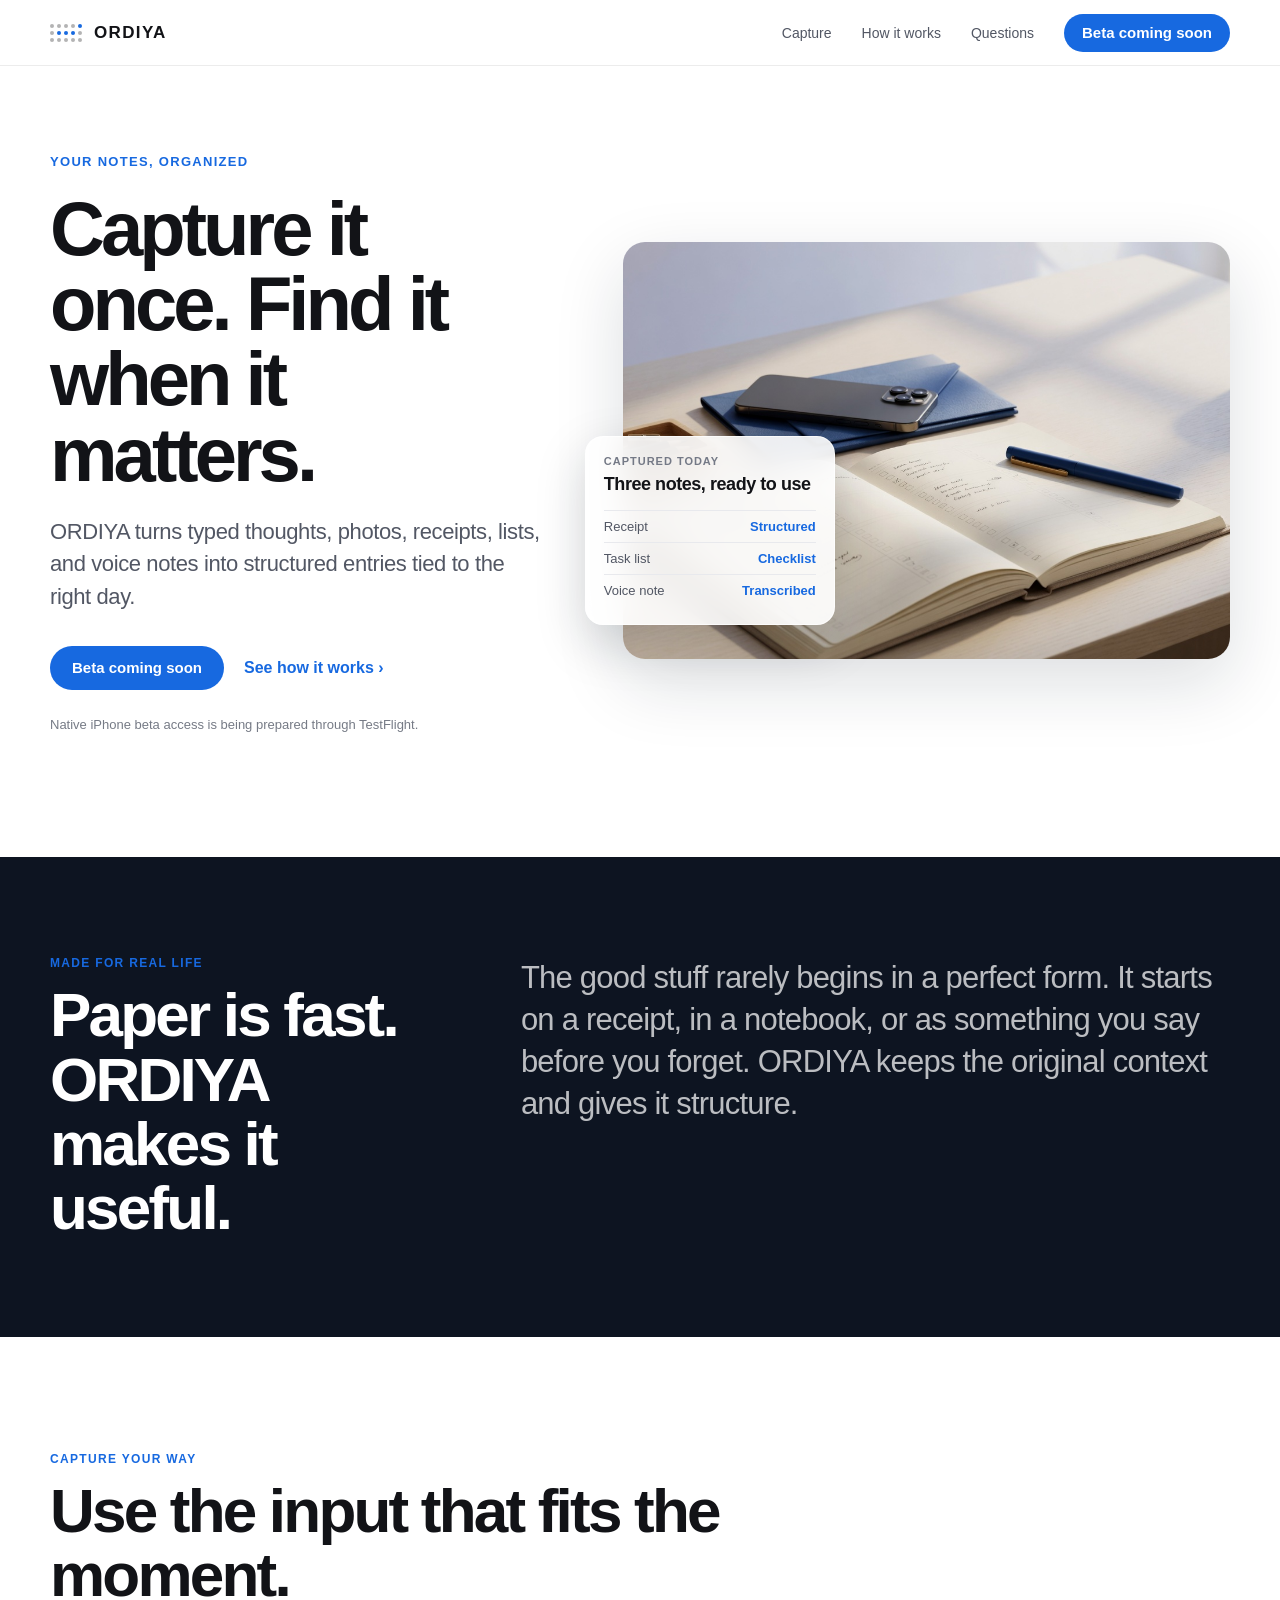
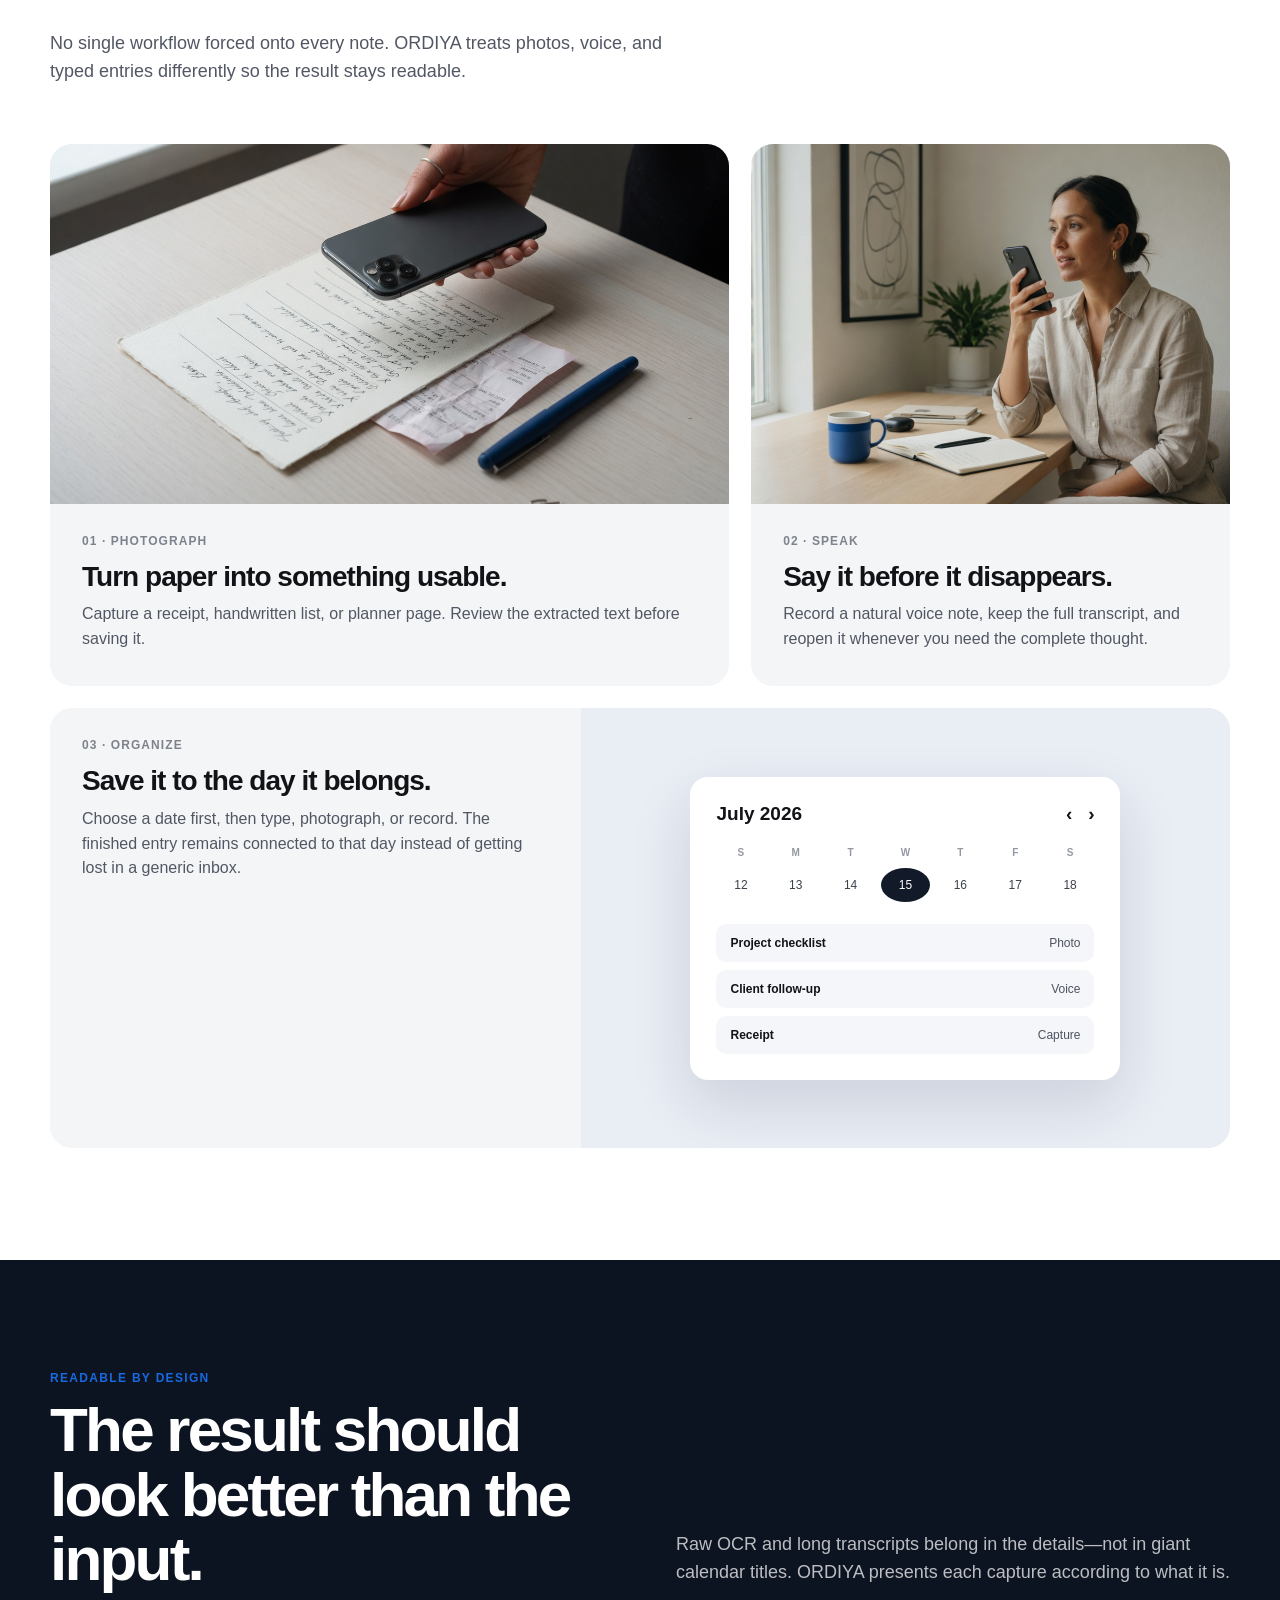
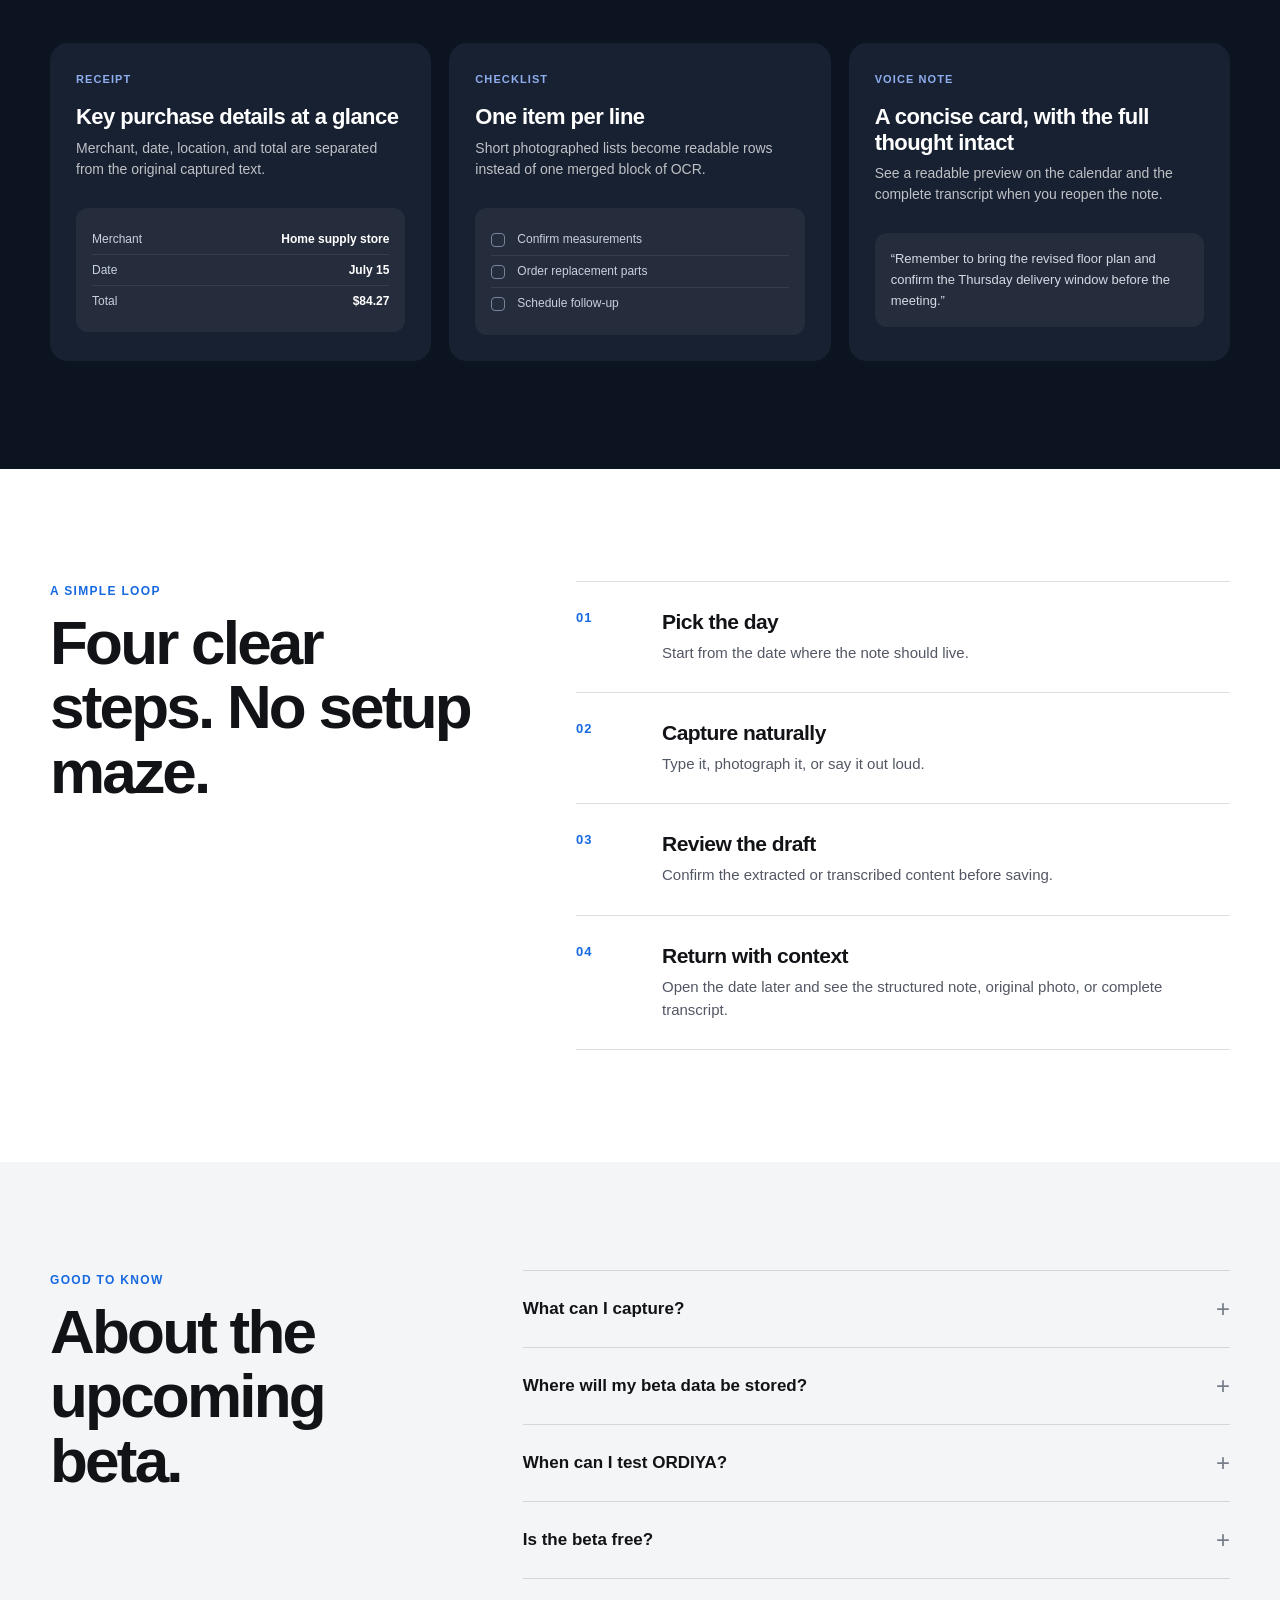
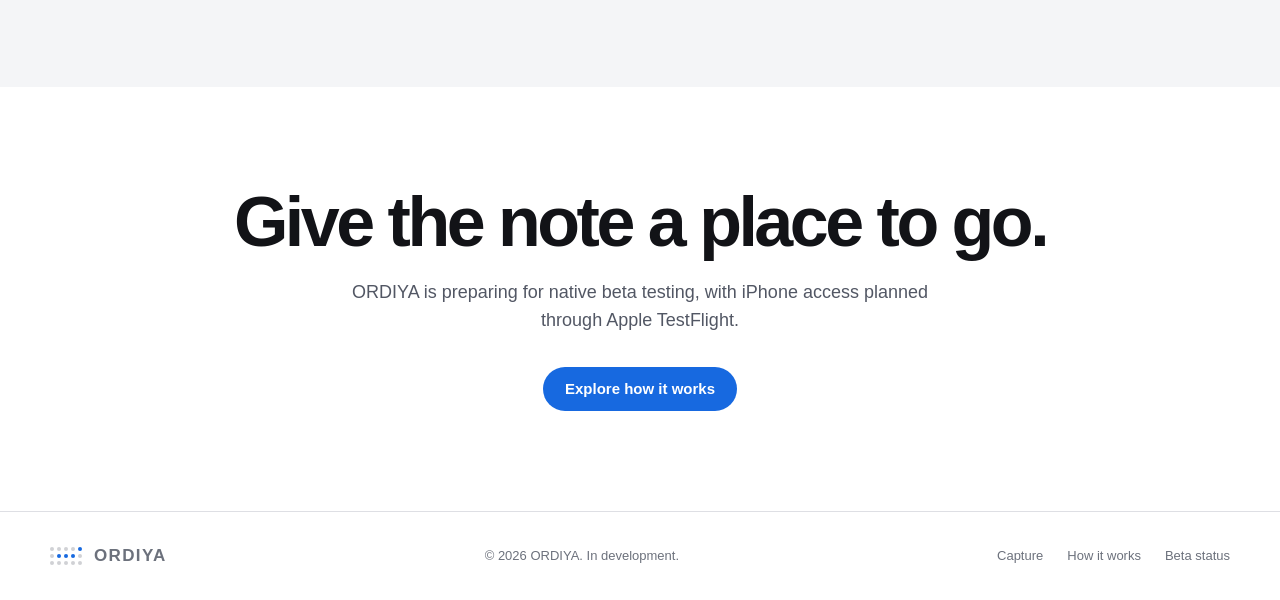
==== commit e7c79eea: "chore: remove public ORDIYA web app" ====
--- a/index.html
+++ b/index.html
@@ -232,7 +232,7 @@
         <a href="#capture">Capture</a>
         <a href="#how">How it works</a>
         <a href="#faq">Questions</a>
-        <a href="/app/" class="nav-cta">Open app</a>
+        <a href="#faq" class="nav-cta">Beta coming soon</a>
       </div>
       <button class="menu-button" id="menuButton" type="button" aria-expanded="false" aria-controls="navLinks" aria-label="Open navigation"><span></span></button>
     </div>
@@ -246,10 +246,10 @@
           <h1>Capture it once. Find it when it matters.</h1>
           <p class="hero-copy">ORDIYA turns typed thoughts, photos, receipts, lists, and voice notes into structured entries tied to the right day.</p>
           <div class="hero-actions">
-            <a href="/app/" class="button-primary">Open the web app</a>
+            <a href="#faq" class="button-primary">Beta coming soon</a>
             <a href="#capture" class="text-link">See how it works</a>
           </div>
-          <p class="beta-note">Current web beta available now. No account required.</p>
+          <p class="beta-note">Native iPhone beta access is being prepared through TestFlight.</p>
         </div>
         <div class="hero-media">
           <img class="hero-photo" src="assets/landing/hero-workspace.png" alt="A handwritten planner, smartphone, and pen on a thoughtfully arranged desk">
@@ -382,7 +382,7 @@
       <div class="container faq-grid">
         <div>
           <span class="section-kicker">Good to know</span>
-          <h2 class="section-heading">About the current beta.</h2>
+          <h2 class="section-heading">About the upcoming beta.</h2>
         </div>
         <div class="faq-list">
           <div class="faq-item">
@@ -390,20 +390,16 @@
             <div class="faq-answer"><p>Typed notes, photographs, receipts, handwritten lists, and voice notes. ORDIYA keeps the original context while presenting a cleaner summary.</p></div>
           </div>
           <div class="faq-item">
-            <button class="faq-question" type="button">Where is my web-beta data stored?</button>
-            <div class="faq-answer"><p>The current web beta stores entries locally in your browser. There is no cross-device account sync yet, so clearing browser data can remove locally saved entries.</p></div>
+            <button class="faq-question" type="button">Where will my beta data be stored?</button>
+            <div class="faq-answer"><p>Current development builds store entries locally on the device. Cross-device account sync is not available yet, so beta testers should treat the app as an early testing build.</p></div>
           </div>
           <div class="faq-item">
-            <button class="faq-question" type="button">Does the web app behave exactly like the native app?</button>
-            <div class="faq-answer"><p>No. The web app is useful for reviewing the interface and core note workflow, but camera, OCR, microphone, and local-storage behavior can differ by browser. Native Android testing is active; iPhone TestFlight preparation is the next distribution step.</p></div>
+            <button class="faq-question" type="button">When can I test ORDIYA?</button>
+            <div class="faq-answer"><p>Native Android testing is active, and iPhone TestFlight preparation is underway. ORDIYA will share beta-access details when the next testing build is ready.</p></div>
           </div>
           <div class="faq-item">
             <button class="faq-question" type="button">Is the beta free?</button>
-            <div class="faq-answer"><p>Yes. The current web beta does not require an account or payment.</p></div>
-          </div>
-          <div class="faq-item">
-            <button class="faq-question" type="button">Where do I open the app?</button>
-            <div class="faq-answer"><p>Use the Open app buttons on this page or go directly to <a class="text-link" href="/app/">ordiya.com/app/</a>.</p></div>
+            <div class="faq-answer"><p>Yes. Planned beta testing does not require a payment.</p></div>
           </div>
         </div>
       </div>
@@ -412,8 +408,8 @@
     <section class="final-cta">
       <div class="container">
         <h2>Give the note a place to go.</h2>
-        <p>Open the current ORDIYA web beta and try the capture-to-calendar flow on your computer or phone.</p>
-        <a href="/app/" class="button-primary">Open ORDIYA</a>
+        <p>ORDIYA is preparing for native beta testing, with iPhone access planned through Apple TestFlight.</p>
+        <a href="#capture" class="button-primary">Explore how it works</a>
       </div>
     </section>
   </main>
@@ -428,8 +424,8 @@
         </span>
         ORDIYA
       </a>
-      <span>© 2026 ORDIYA. Current beta experience.</span>
-      <div class="footer-links"><a href="#capture">Capture</a><a href="#how">How it works</a><a href="/app/">Open app</a></div>
+      <span>© 2026 ORDIYA. In development.</span>
+      <div class="footer-links"><a href="#capture">Capture</a><a href="#how">How it works</a><a href="#faq">Beta status</a></div>
     </div>
   </footer>
 
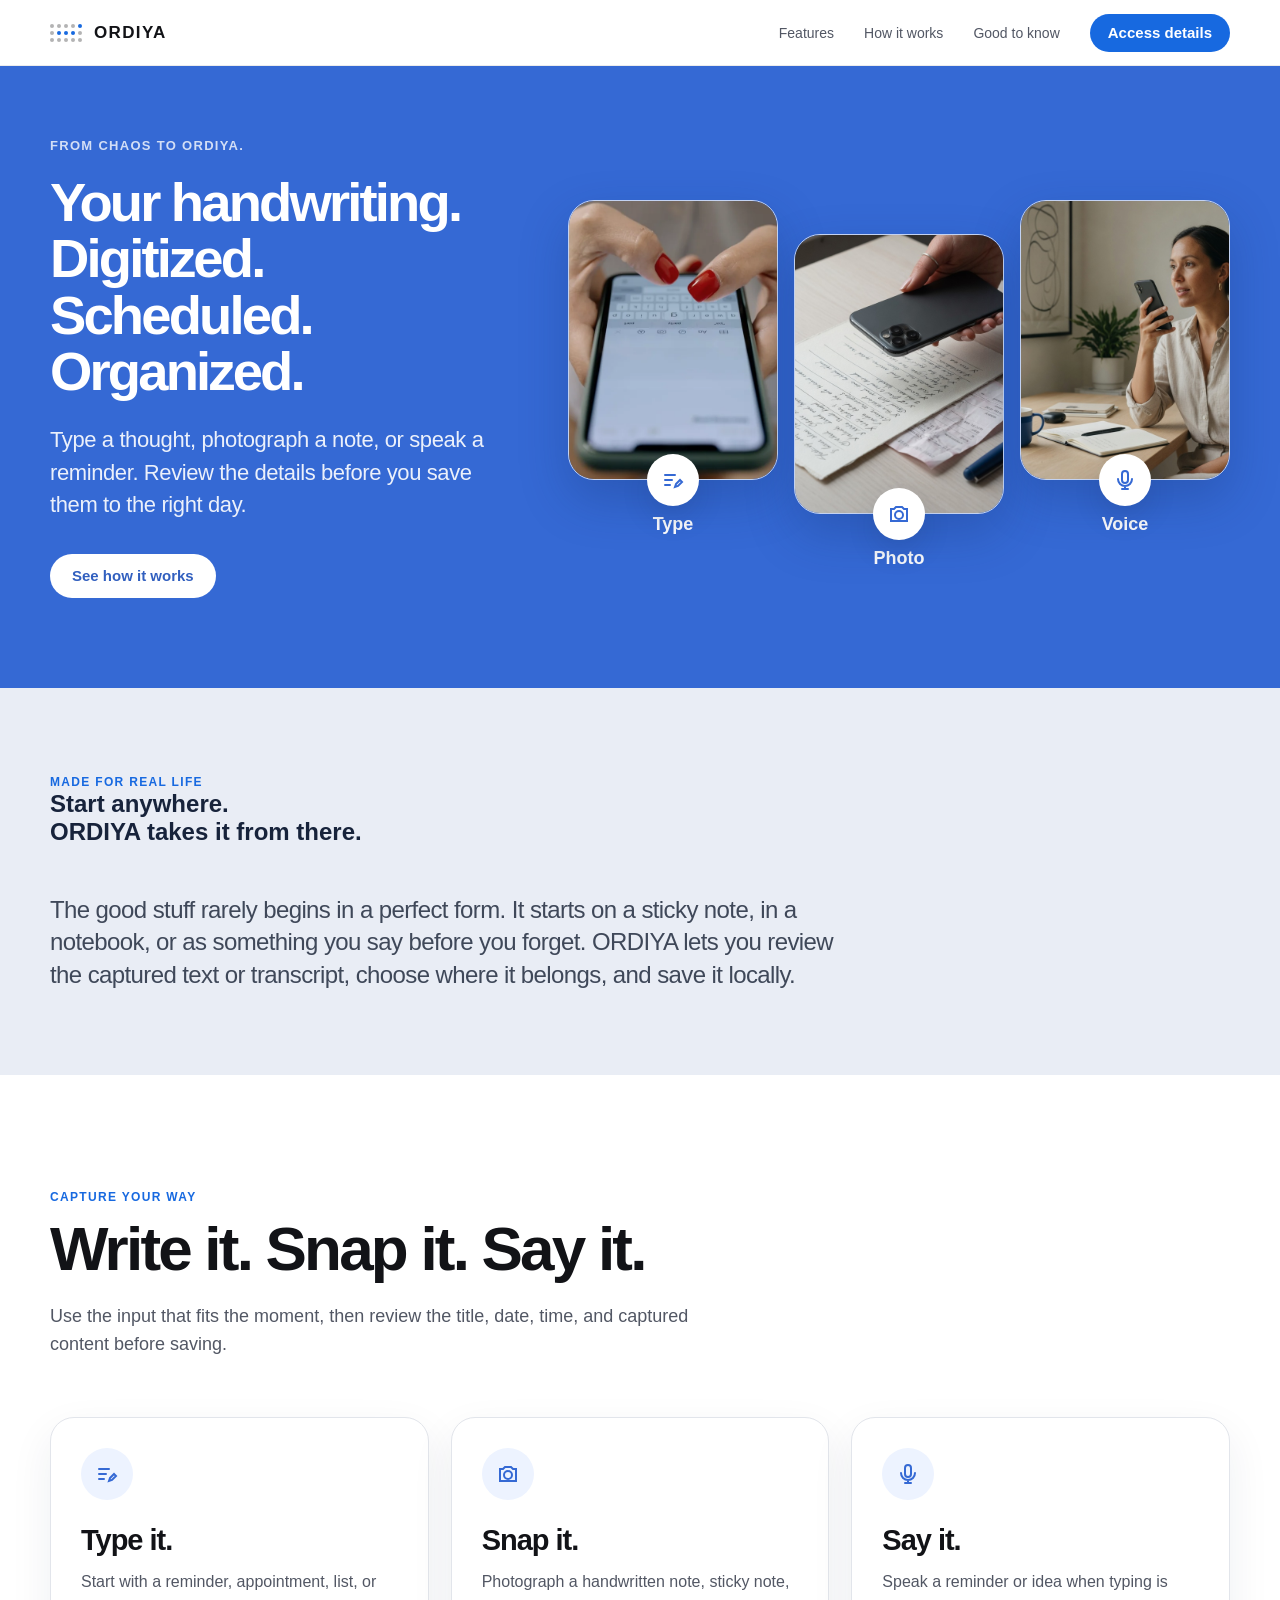
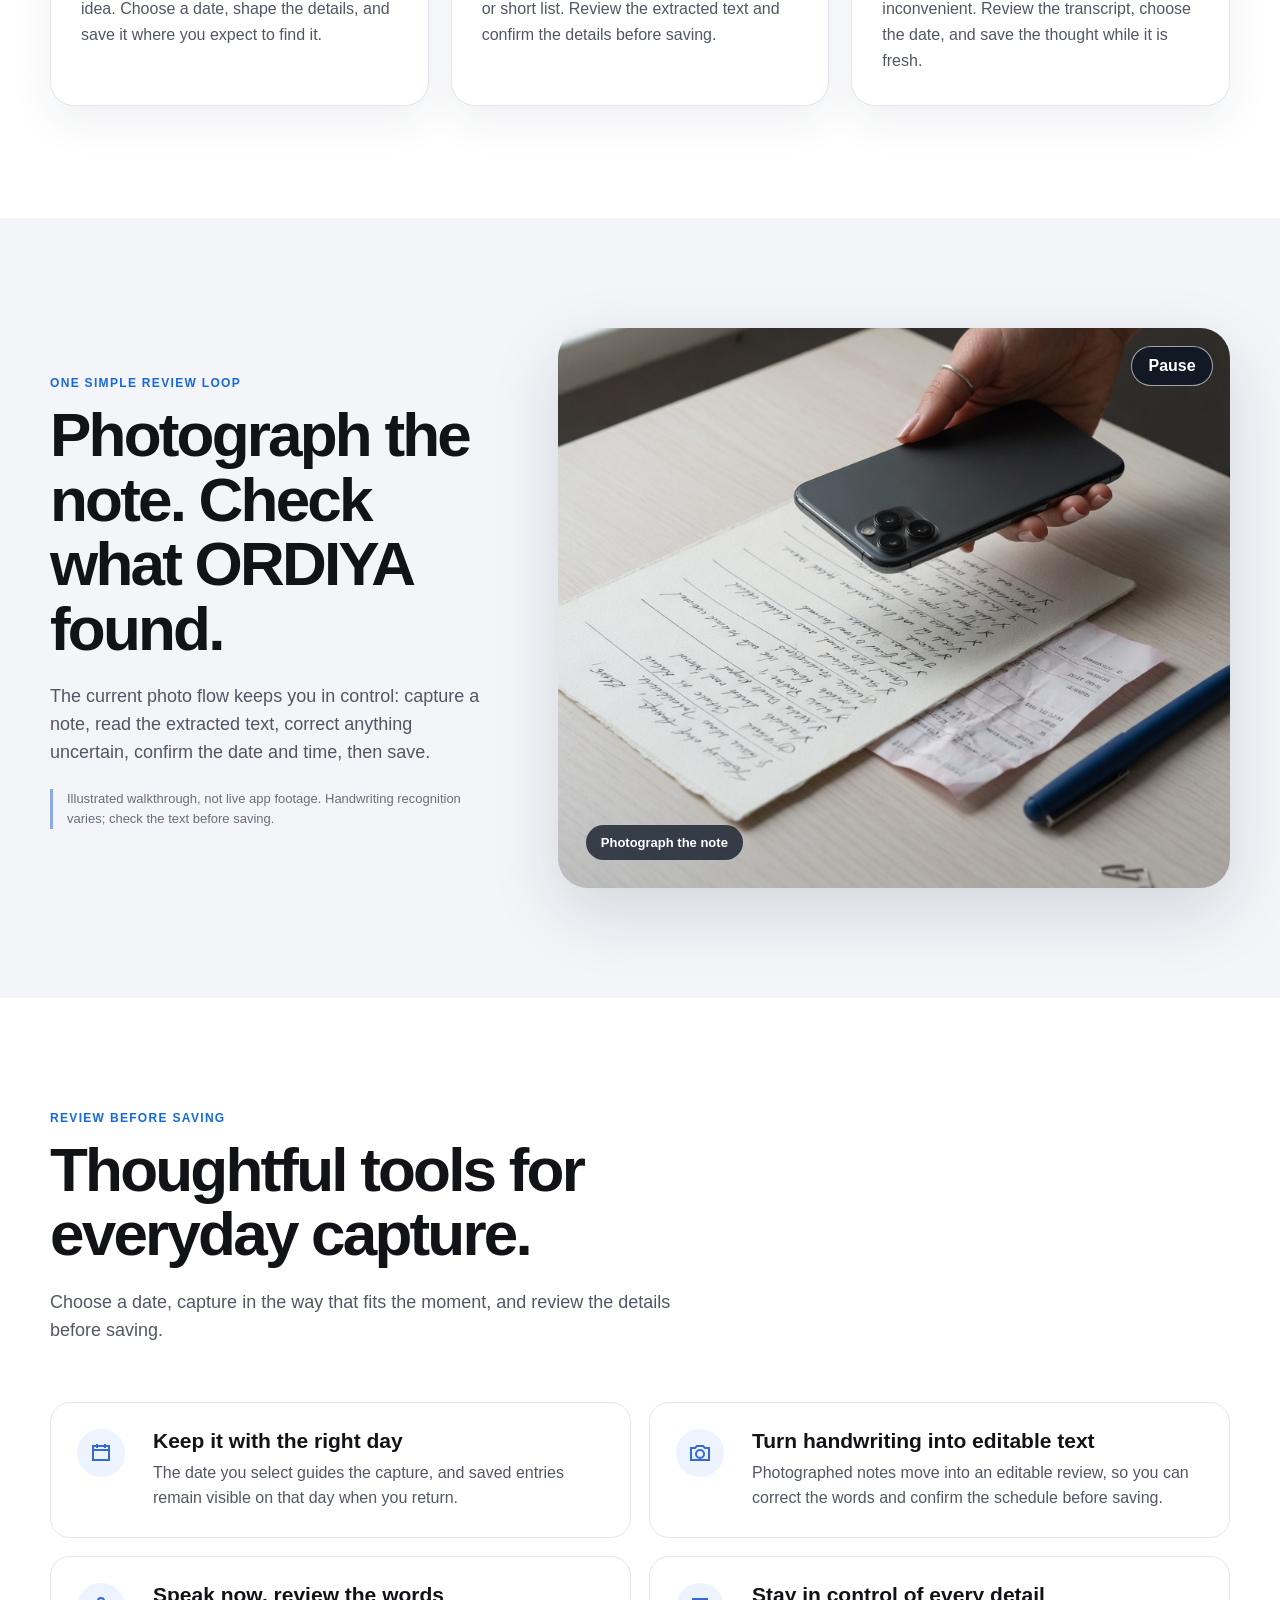
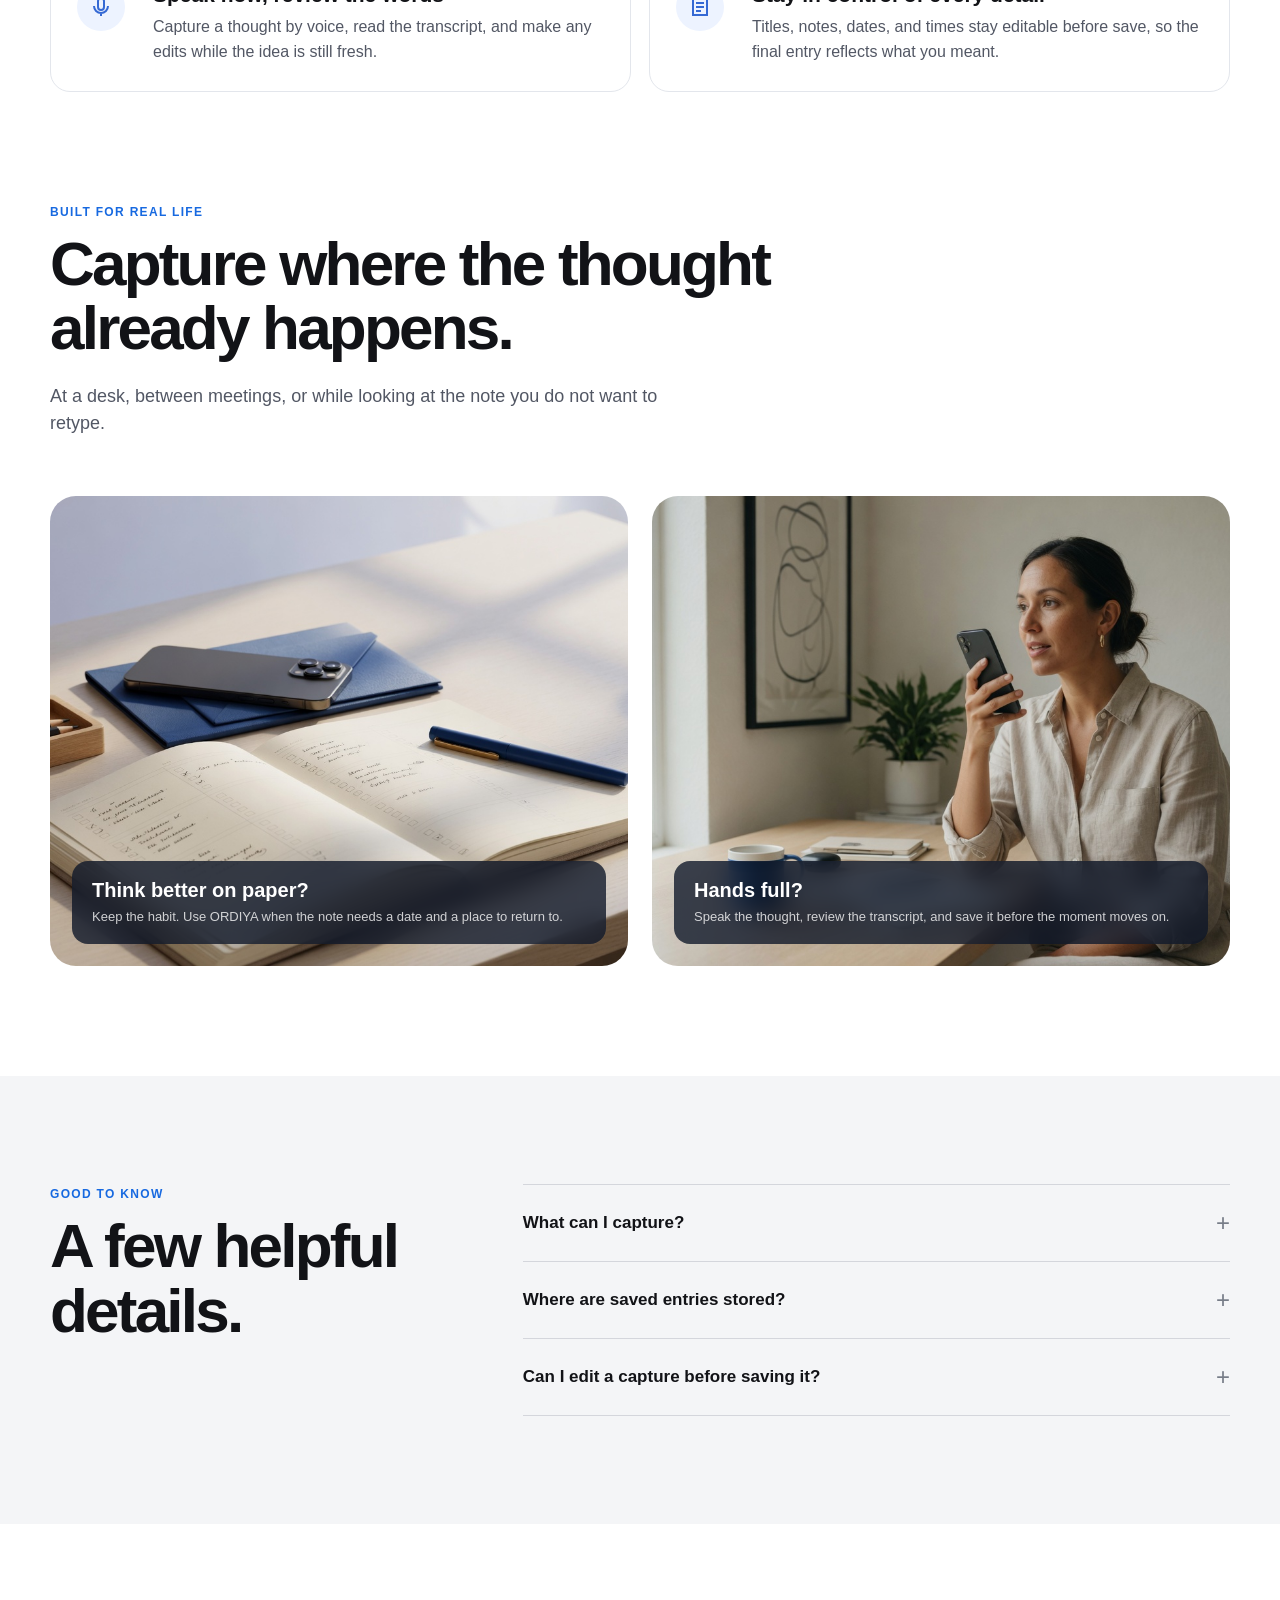
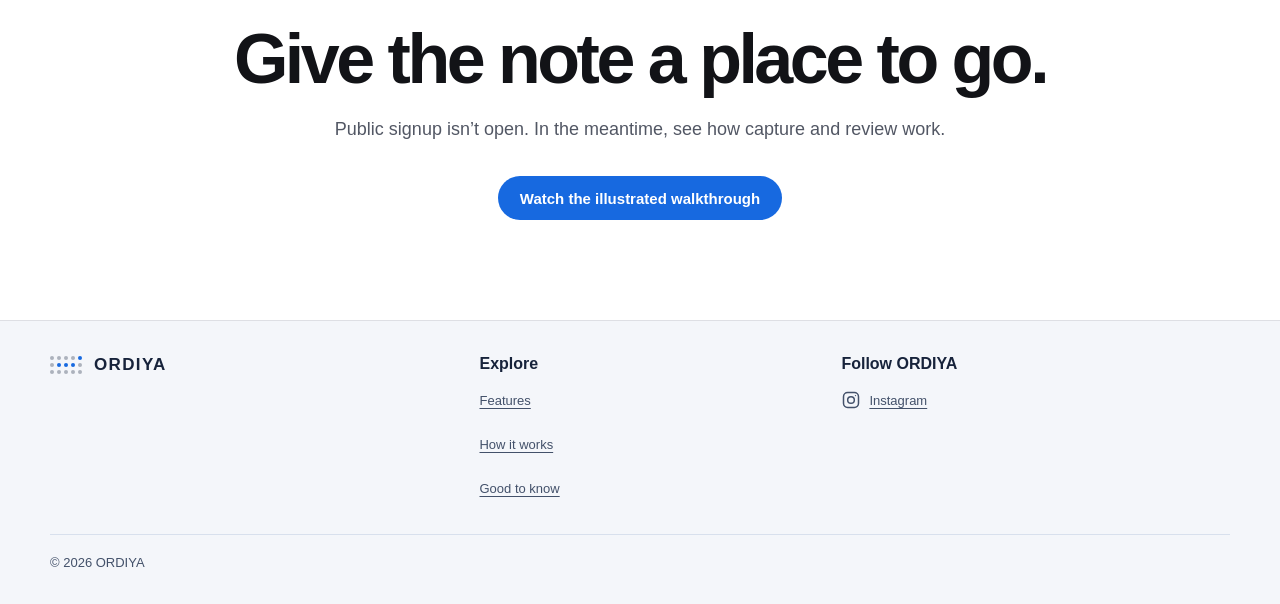
==== commit b424f4da: "Publish ORDIYA landing-page redesign" ====
--- a/index.html
+++ b/index.html
@@ -3,9 +3,11 @@
 <head>
   <meta charset="UTF-8">
   <meta name="viewport" content="width=device-width, initial-scale=1.0">
-  <meta name="description" content="ORDIYA turns typed thoughts, photos, receipts, lists, and voice notes into structured entries tied to the right day.">
-  <meta name="theme-color" content="#ffffff">
-  <title>ORDIYA — Capture it once. Find it when it matters.</title>
+  <link rel="canonical" href="https://www.ordiya.com/">
+  <link rel="icon" type="image/svg+xml" href="assets/landing/ordiya-mark.svg">
+  <meta name="description" content="Write it, snap it, or say it. ORDIYA helps turn everyday notes into reviewed, date-based entries stored locally on your device.">
+  <meta name="theme-color" content="#3569d4">
+  <title>ORDIYA — Your handwriting, digitized and organized.</title>
   <style>
     :root {
       --ink: #121317;
@@ -178,14 +180,102 @@
     .footer-links { display: flex; gap: 24px; }
     .footer-links a:hover { color: var(--ink); }
 
+    .hero-blue { padding: 72px 0 90px; overflow: hidden; color: white; background: #3569d4; }
+    .hero-blue .hero-grid { grid-template-columns: minmax(380px, .82fr) minmax(560px, 1.18fr); gap: 58px; }
+    .hero-blue .eyebrow { color: rgba(255,255,255,.78); }
+    .hero-blue h1 { max-width: 570px; font-size: clamp(52px, 6vw, 78px); }
+    .hero-blue .hero-copy { max-width: 550px; color: rgba(255,255,255,.9); }
+    .hero-blue .button-primary { color: #315fbf !important; background: white; }
+    .hero-blue .button-primary:hover { background: #f4f7ff; }
+    .hero-blue .beta-note { color: rgba(255,255,255,.76); }
+    .hero-capture-grid { display: grid; grid-template-columns: repeat(3, 1fr); gap: 16px; align-items: center; }
+    .hero-capture-card { position: relative; min-width: 0; }
+    .hero-capture-card:nth-child(2) { transform: translateY(34px); }
+    .hero-capture-visual { position: relative; }
+    .hero-capture-card img { width: 100%; aspect-ratio: 3 / 4; object-fit: cover; border: 1px solid rgba(255,255,255,.7); border-radius: 26px; box-shadow: 0 20px 48px rgba(19,48,111,.28); }
+    .hero-capture-card .capture-icon { position: absolute; left: 50%; bottom: -26px; transform: translateX(-50%); }
+    .hero-capture-label { margin-top: 34px; text-align: center; font-size: 18px; }
+
+    .capture-icon { display: grid; place-items: center; width: 52px; height: 52px; border-radius: 50%; color: #3569d4; background: white; box-shadow: 0 12px 28px rgba(20,35,68,.14); }
+    .capture-icon svg { width: 24px; height: 24px; }
+    .statement-light { padding: 84px 0; background: #e9edf5; }
+    .statement-light .statement-grid { grid-template-columns: 1fr; gap: 24px; }
+    .statement-light h2 { max-width: 760px; color: #17233b; }
+    .statement-light .statement-copy { max-width: 820px; color: #3f4859; font-size: clamp(18px, 2vw, 24px); }
+
+    .feature-card-grid { display: grid; grid-template-columns: repeat(3, 1fr); gap: 22px; }
+    .feature-card { min-height: 100%; padding: 30px; border: 1px solid #e2e5eb; border-radius: 24px; background: white; box-shadow: 0 16px 44px rgba(24,39,69,.07); }
+    .feature-card .capture-icon { margin-bottom: 24px; background: #edf3ff; box-shadow: none; }
+    .feature-card h3 { margin-bottom: 12px; font-size: 29px; letter-spacing: -.035em; }
+    .feature-card p { margin-bottom: 0; color: var(--ink-soft); font-size: 16px; line-height: 1.65; }
+    .motion-zone { padding: 110px 0; background: #f3f5f9; }
+    .motion-grid { display: grid; grid-template-columns: .78fr 1.22fr; gap: 78px; align-items: center; }
+    .motion-copy .section-description { max-width: 520px; }
+    .motion-disclosure { margin-top: 22px; padding-left: 14px; border-left: 3px solid #8daae8; color: #686f7d; font-size: 13px; line-height: 1.55; }
+    .demo-stage { position: relative; min-height: 560px; border-radius: 30px; overflow: hidden; background: #dfe5ef; box-shadow: var(--shadow); }
+    .motion-toggle { position: absolute; top: 18px; right: 18px; z-index: 3; min-height: 40px; padding: 0 16px; border: 1px solid rgba(255,255,255,.6); border-radius: 999px; color: white; background: rgba(12,20,36,.76); backdrop-filter: blur(10px); font-weight: 700; cursor: pointer; }
+    .motion-toggle:hover { background: rgba(12,20,36,.9); }
+    .motion-toggle:focus-visible { outline: 3px solid white; outline-offset: 3px; }
+    .demo-stage.is-paused .demo-frame { animation-play-state: paused; }
+    .demo-frame { position: absolute; inset: 0; display: grid; place-items: center; padding: 34px; animation: demoCycle 8s ease-in-out infinite; }
+    .demo-frame.photo-frame { background: url('assets/landing/capture-notes.png') center / cover no-repeat; }
+    .demo-frame.photo-frame::after { content: "Photograph the note"; position: absolute; left: 28px; bottom: 28px; padding: 10px 15px; border-radius: 999px; color: white; background: rgba(12,20,36,.76); font-size: 13px; font-weight: 700; }
+    .demo-frame.review-frame { opacity: 0; animation-delay: 4s; background: linear-gradient(145deg,#dce5f8,#eef2f8); }
+    .demo-phone { width: min(320px, 80%); padding: 12px; border-radius: 38px; background: #111827; box-shadow: 0 22px 54px rgba(21,33,59,.28); }
+    .demo-screen { min-height: 470px; padding: 22px 20px; border-radius: 29px; background: white; }
+    .demo-appbar { margin: -22px -20px 20px; padding: 19px 20px; border-radius: 29px 29px 0 0; color: white; background: #3569d4; font-size: 13px; font-weight: 760; letter-spacing: .08em; }
+    .demo-label { color: #757b87; font-size: 11px; font-weight: 700; letter-spacing: .08em; text-transform: uppercase; }
+    .demo-note { margin: 8px 0 18px; padding: 14px; border-radius: 13px; background: #f3f5f8; color: #394150; font-size: 14px; line-height: 1.5; }
+    .demo-field { margin-top: 10px; padding: 13px 14px; border: 1px solid #dce0e8; border-radius: 12px; color: #263248; font-size: 13px; }
+    .demo-review { margin-top: 18px; padding: 13px; border-radius: 12px; color: #2457b9; background: #edf3ff; font-size: 12px; font-weight: 650; }
+    @keyframes demoCycle { 0%,42% { opacity:1; transform:scale(1); } 48%,92% { opacity:0; transform:scale(1.025); } 100% { opacity:1; transform:scale(1); } }
+
+    .icon-features { padding: 110px 0; }
+    .icon-feature-grid { display: grid; grid-template-columns: repeat(2, 1fr); gap: 18px; margin-top: 52px; }
+    .icon-feature { display: grid; grid-template-columns: 56px 1fr; gap: 20px; padding: 26px; border: 1px solid #e3e6ec; border-radius: 20px; }
+    .icon-feature .capture-icon { width: 48px; height: 48px; background: #edf3ff; box-shadow: none; }
+    .icon-feature h3 { margin-bottom: 8px; font-size: 21px; }
+    .icon-feature p { margin-bottom: 0; color: var(--ink-soft); line-height: 1.55; }
+
+    .lifestyle { padding: 0 0 110px; }
+    .lifestyle-grid { display: grid; grid-template-columns: 1fr 1fr; gap: 24px; }
+    .lifestyle-card { position: relative; min-height: 470px; overflow: hidden; border-radius: 26px; }
+    .lifestyle-card img { width: 100%; height: 100%; object-fit: cover; }
+    .lifestyle-caption { position: absolute; inset: auto 22px 22px; padding: 18px 20px; border-radius: 16px; color: white; background: rgba(14,23,40,.78); backdrop-filter: blur(12px); }
+    .lifestyle-caption strong { display: block; margin-bottom: 5px; font-size: 20px; }
+    .lifestyle-caption span { color: rgba(255,255,255,.78); font-size: 13px; line-height: 1.45; }
+
+    .pricing { padding: 108px 0; text-align: center; background: #101827; color: white; }
+    .pricing .section-heading { color: white; }
+    .pricing .section-description { margin-inline: auto; color: rgba(255,255,255,.7); }
+    .pricing-card { width: min(100%, 560px); margin: 48px auto 0; padding: 38px; border: 1px solid rgba(255,255,255,.14); border-radius: 26px; background: #182236; box-shadow: 0 24px 60px rgba(0,0,0,.2); }
+    .pricing-name { color: #9ab7f4; font-size: 12px; font-weight: 750; letter-spacing: .12em; text-transform: uppercase; }
+    .pricing-amount { margin: 16px 0 4px; font-size: 64px; line-height: 1; letter-spacing: -.055em; font-weight: 720; }
+    .pricing-period { color: rgba(255,255,255,.62); }
+    .pricing-list { display: grid; gap: 12px; margin: 30px 0; padding: 0; list-style: none; text-align: left; }
+    .pricing-list li { display: flex; gap: 12px; color: rgba(255,255,255,.82); line-height: 1.45; }
+    .pricing-list li::before { content: "✓"; color: #8bb0ff; font-weight: 800; }
+    .pricing-caveat { margin: 20px 0 0; color: rgba(255,255,255,.55); font-size: 12px; line-height: 1.55; }
+
+    @media (prefers-reduced-motion: reduce) {
+      html { scroll-behavior: auto; }
+      *, *::before, *::after { animation-duration: .001ms !important; animation-iteration-count: 1 !important; transition-duration: .001ms !important; }
+      .demo-frame.photo-frame { opacity: 0; }
+      .demo-frame.review-frame { opacity: 1; transform: none; }
+      .motion-toggle { display: none; }
+    }
+
     @media (max-width: 980px) {
       .hero-grid { grid-template-columns: 1fr; gap: 56px; }
+      .hero-blue .hero-grid { grid-template-columns: 1fr; }
       .hero-copy { max-width: 720px; }
       .hero-media { max-width: 760px; }
       .capture-summary { left: 24px; }
       .statement-grid, .output-intro, .how-grid, .faq-grid { grid-template-columns: 1fr; gap: 40px; }
       .output-grid { grid-template-columns: 1fr; }
       .output-card { min-height: auto; }
+      .motion-grid { grid-template-columns: 1fr; gap: 48px; }
+      .feature-card-grid { grid-template-columns: 1fr; }
     }
 
     @media (max-width: 760px) {
@@ -194,16 +284,24 @@
       .nav-links.open { transform: translateY(0); }
       .menu-button { display: block; }
       .hero { padding: 60px 0 82px; }
+      .hero-blue { padding: 52px 0 80px; }
       h1 { font-size: clamp(46px, 14vw, 62px); }
       .hero-grid { gap: 42px; }
+      .hero-capture-grid { gap: 10px; }
+      .hero-capture-card:nth-child(2) { transform: translateY(22px); }
+      .hero-capture-label { font-size: 14px; }
+      .capture-icon { width: 44px; height: 44px; }
       .capture-summary { position: relative; left: auto; bottom: auto; width: calc(100% - 28px); margin: -52px auto 0; }
-      .statement, .capture-modes, .output, .how, .faq { padding: 78px 0; }
+      .statement, .statement-light, .capture-modes, .output, .how, .faq, .motion-zone, .icon-features, .pricing { padding: 78px 0; }
       .mode-card.large, .mode-card.small, .mode-card.wide { grid-column: span 12; }
       .mode-card.wide { display: block; }
       .mode-image, .mode-card.small .mode-image { height: 270px; }
       .calendar-stage { padding: 26px 18px; }
       .output-intro { margin-bottom: 36px; }
       .footer-inner { flex-direction: column; align-items: flex-start; }
+      .icon-feature-grid, .lifestyle-grid { grid-template-columns: 1fr; }
+      .lifestyle-card { min-height: 390px; }
+      .demo-stage { min-height: 580px; }
     }
 
     @media (max-width: 430px) {
@@ -216,6 +314,7 @@
       .footer-links { flex-wrap: wrap; }
     }
   </style>
+  <link rel="stylesheet" href="website-review.css">
 </head>
 <body>
   <nav class="nav" aria-label="Primary navigation">
@@ -229,48 +328,59 @@
         ORDIYA
       </a>
       <div class="nav-links" id="navLinks">
-        <a href="#capture">Capture</a>
-        <a href="#how">How it works</a>
-        <a href="#faq">Questions</a>
-        <a href="#faq" class="nav-cta">Beta coming soon</a>
+        <a href="#capture">Features</a>
+        <a href="#demo">How it works</a>
+        <a href="#faq">Good to know</a>
+        <a href="#availability" class="nav-cta">Access details</a>
       </div>
       <button class="menu-button" id="menuButton" type="button" aria-expanded="false" aria-controls="navLinks" aria-label="Open navigation"><span></span></button>
     </div>
   </nav>
 
   <main id="top">
-    <section class="hero">
+    <section class="hero-blue">
       <div class="container hero-grid">
         <div>
-          <p class="eyebrow">Your notes, organized</p>
-          <h1>Capture it once. Find it when it matters.</h1>
-          <p class="hero-copy">ORDIYA turns typed thoughts, photos, receipts, lists, and voice notes into structured entries tied to the right day.</p>
+          <p class="eyebrow">From chaos to ORDIYA.</p>
+          <h1>Your handwriting. Digitized. Scheduled. Organized.</h1>
+          <p class="hero-copy">Type a thought, photograph a note, or speak a reminder. Review the details before you save them to the right day.</p>
           <div class="hero-actions">
-            <a href="#faq" class="button-primary">Beta coming soon</a>
-            <a href="#capture" class="text-link">See how it works</a>
+            <a href="#capture" class="button-primary">See how it works</a>
           </div>
-          <p class="beta-note">Native iPhone beta access is being prepared through TestFlight.</p>
-        </div>
-        <div class="hero-media">
-          <img class="hero-photo" src="assets/landing/hero-workspace.png" alt="A handwritten planner, smartphone, and pen on a thoughtfully arranged desk">
-          <div class="capture-summary" aria-label="Example ORDIYA capture summary">
-            <div class="summary-label">Captured today</div>
-            <div class="summary-title">Three notes, ready to use</div>
-            <div class="summary-row"><span>Receipt</span><span class="summary-status">Structured</span></div>
-            <div class="summary-row"><span>Task list</span><span class="summary-status">Checklist</span></div>
-            <div class="summary-row"><span>Voice note</span><span class="summary-status">Transcribed</span></div>
-          </div>
-        </div>
-      </div>
-    </section>
-
-    <section class="statement">
+        </div>
+        <div class="hero-capture-grid" aria-label="Three ways to capture with ORDIYA">
+          <article class="hero-capture-card">
+            <div class="hero-capture-visual">
+              <img src="assets/landing/type-capture.webp" width="1050" height="700" alt="Someone typing with both thumbs on a phone">
+              <span class="capture-icon" aria-hidden="true"><svg viewBox="0 0 24 24" fill="none" stroke="currentColor" stroke-width="2" stroke-linecap="round"><path d="M4 7h10M4 12h7M4 17h5"/><path d="m15 16 4-4 2 2-4 4-3 1z"/></svg></span>
+            </div>
+            <div class="hero-capture-label">Type</div>
+          </article>
+          <article class="hero-capture-card">
+            <div class="hero-capture-visual">
+              <img src="assets/landing/capture-notes.png" width="1280" height="720" alt="A person photographing a handwritten note with a phone">
+              <span class="capture-icon" aria-hidden="true"><svg viewBox="0 0 24 24" fill="none" stroke="currentColor" stroke-width="2"><path d="M4 7h3l2-2h6l2 2h3v12H4z"/><circle cx="12" cy="13" r="4"/></svg></span>
+            </div>
+            <div class="hero-capture-label">Photo</div>
+          </article>
+          <article class="hero-capture-card">
+            <div class="hero-capture-visual">
+              <img src="assets/landing/voice-capture.png" width="1280" height="720" alt="A person recording a voice note in a calm workspace">
+              <span class="capture-icon" aria-hidden="true"><svg viewBox="0 0 24 24" fill="none" stroke="currentColor" stroke-width="2" stroke-linecap="round"><rect x="9" y="3" width="6" height="12" rx="3"/><path d="M5 11a7 7 0 0 0 14 0M12 18v3M9 21h6"/></svg></span>
+            </div>
+            <div class="hero-capture-label">Voice</div>
+          </article>
+        </div>
+      </div>
+    </section>
+
+    <section class="statement-light">
       <div class="container statement-grid">
         <div>
           <span class="section-kicker">Made for real life</span>
-          <h2>Paper is fast.<br>ORDIYA makes it useful.</h2>
-        </div>
-        <p class="statement-copy">The good stuff rarely begins in a perfect form. It starts on a receipt, in a notebook, or as something you say before you forget. ORDIYA keeps the original context and gives it structure.</p>
+          <h2>Start anywhere.<br>ORDIYA takes it from there.</h2>
+        </div>
+        <p class="statement-copy">The good stuff rarely begins in a perfect form. It starts on a sticky note, in a notebook, or as something you say before you forget. ORDIYA lets you review the captured text or transcript, choose where it belongs, and save it locally.</p>
       </div>
     </section>
 
@@ -278,144 +388,140 @@
       <div class="container">
         <div class="section-intro">
           <span class="section-kicker">Capture your way</span>
-          <h2 class="section-heading">Use the input that fits the moment.</h2>
-          <p class="section-description">No single workflow forced onto every note. ORDIYA treats photos, voice, and typed entries differently so the result stays readable.</p>
-        </div>
-        <div class="modes-grid">
-          <article class="mode-card large">
-            <img class="mode-image" src="assets/landing/capture-notes.png" alt="A person capturing a handwritten note and receipt with a smartphone" loading="lazy">
-            <div class="mode-copy">
-              <div class="mode-number">01 · Photograph</div>
-              <h3>Turn paper into something usable.</h3>
-              <p>Capture a receipt, handwritten list, or planner page. Review the extracted text before saving it.</p>
-            </div>
-          </article>
-          <article class="mode-card small">
-            <img class="mode-image" src="assets/landing/voice-capture.png" alt="A professional recording a voice note in a calm workspace" loading="lazy">
-            <div class="mode-copy">
-              <div class="mode-number">02 · Speak</div>
-              <h3>Say it before it disappears.</h3>
-              <p>Record a natural voice note, keep the full transcript, and reopen it whenever you need the complete thought.</p>
-            </div>
-          </article>
-          <article class="mode-card wide">
-            <div class="mode-copy">
-              <div class="mode-number">03 · Organize</div>
-              <h3>Save it to the day it belongs.</h3>
-              <p>Choose a date first, then type, photograph, or record. The finished entry remains connected to that day instead of getting lost in a generic inbox.</p>
-            </div>
-            <div class="calendar-stage" aria-label="Illustration of ORDIYA calendar entries">
-              <div class="calendar-window">
-                <div class="calendar-head"><span>July 2026</span><span aria-hidden="true">‹ &nbsp; ›</span></div>
-                <div class="calendar-days">
-                  <b>S</b><b>M</b><b>T</b><b>W</b><b>T</b><b>F</b><b>S</b>
-                  <span>12</span><span>13</span><span>14</span><span class="selected">15</span><span>16</span><span>17</span><span>18</span>
-                </div>
-                <div class="day-captures">
-                  <div class="day-note"><strong>Project checklist</strong><span>Photo</span></div>
-                  <div class="day-note"><strong>Client follow-up</strong><span>Voice</span></div>
-                  <div class="day-note"><strong>Receipt</strong><span>Capture</span></div>
-                </div>
+          <h2 class="section-heading">Write it. Snap it. Say it.</h2>
+          <p class="section-description">Use the input that fits the moment, then review the title, date, time, and captured content before saving.</p>
+        </div>
+        <div class="feature-card-grid">
+          <article class="feature-card">
+            <span class="capture-icon" aria-hidden="true"><svg viewBox="0 0 24 24" fill="none" stroke="currentColor" stroke-width="2" stroke-linecap="round"><path d="M4 7h10M4 12h7M4 17h5"/><path d="m15 16 4-4 2 2-4 4-3 1z"/></svg></span>
+            <h3>Type it.</h3>
+            <p>Start with a reminder, appointment, list, or idea. Choose a date, shape the details, and save it where you expect to find it.</p>
+          </article>
+          <article class="feature-card">
+            <span class="capture-icon" aria-hidden="true"><svg viewBox="0 0 24 24" fill="none" stroke="currentColor" stroke-width="2"><path d="M4 7h3l2-2h6l2 2h3v12H4z"/><circle cx="12" cy="13" r="4"/></svg></span>
+            <h3>Snap it.</h3>
+            <p>Photograph a handwritten note, sticky note, or short list. Review the extracted text and confirm the details before saving.</p>
+          </article>
+          <article class="feature-card">
+            <span class="capture-icon" aria-hidden="true"><svg viewBox="0 0 24 24" fill="none" stroke="currentColor" stroke-width="2" stroke-linecap="round"><rect x="9" y="3" width="6" height="12" rx="3"/><path d="M5 11a7 7 0 0 0 14 0M12 18v3M9 21h6"/></svg></span>
+            <h3>Say it.</h3>
+            <p>Speak a reminder or idea when typing is inconvenient. Review the transcript, choose the date, and save the thought while it is fresh.</p>
+          </article>
+        </div>
+      </div>
+    </section>
+
+    <section class="motion-zone" id="demo">
+      <div class="container motion-grid">
+        <div class="motion-copy">
+          <span class="section-kicker">One simple review loop</span>
+          <h2 class="section-heading">Photograph the note. Check what ORDIYA found.</h2>
+          <p class="section-description">The current photo flow keeps you in control: capture a note, read the extracted text, correct anything uncertain, confirm the date and time, then save.</p>
+          <p class="motion-disclosure">Illustrated walkthrough, not live app footage. Handwriting recognition varies; check the text before saving.</p>
+        </div>
+        <div class="demo-stage" role="group" aria-label="Illustrated transition from photographing a handwritten note to reviewing captured content in ORDIYA">
+          <button class="motion-toggle" type="button" aria-pressed="false">Pause</button>
+          <div class="demo-frame photo-frame" aria-hidden="true"></div>
+          <div class="demo-frame review-frame">
+            <div class="demo-phone">
+              <div class="demo-screen">
+                <div class="demo-appbar">ORDIYA · PHOTO</div>
+                <div class="demo-label">Text from photo</div>
+                <div class="demo-note">Dentist<br>9/25<br>4pm</div>
+                <div class="demo-label">Event details</div>
+                <div class="demo-field">Title · Dentist</div>
+                <div class="demo-field">Starts · Sep 25 · 4:00 PM</div>
+                <div class="demo-field">Ends · Sep 25 · 5:00 PM</div>
+                <div class="demo-review">Review every field before saving</div>
               </div>
             </div>
-          </article>
-        </div>
-      </div>
-    </section>
-
-    <section class="output">
+          </div>
+        </div>
+      </div>
+    </section>
+
+    <section class="icon-features" id="how">
       <div class="container">
-        <div class="output-intro">
-          <div>
-            <span class="section-kicker">Readable by design</span>
-            <h2 class="section-heading" style="color:white">The result should look better than the input.</h2>
-          </div>
-          <p>Raw OCR and long transcripts belong in the details—not in giant calendar titles. ORDIYA presents each capture according to what it is.</p>
-        </div>
-        <div class="output-grid">
-          <article class="output-card">
-            <span class="output-type">Receipt</span>
-            <h3>Key purchase details at a glance</h3>
-            <p>Merchant, date, location, and total are separated from the original captured text.</p>
-            <div class="receipt-lines">
-              <div class="receipt-line"><span>Merchant</span><strong>Home supply store</strong></div>
-              <div class="receipt-line"><span>Date</span><strong>July 15</strong></div>
-              <div class="receipt-line"><span>Total</span><strong>$84.27</strong></div>
-            </div>
-          </article>
-          <article class="output-card">
-            <span class="output-type">Checklist</span>
-            <h3>One item per line</h3>
-            <p>Short photographed lists become readable rows instead of one merged block of OCR.</p>
-            <div class="check-lines">
-              <div class="check-line"><span class="check-box"></span><span>Confirm measurements</span></div>
-              <div class="check-line"><span class="check-box"></span><span>Order replacement parts</span></div>
-              <div class="check-line"><span class="check-box"></span><span>Schedule follow-up</span></div>
-            </div>
-          </article>
-          <article class="output-card">
-            <span class="output-type">Voice note</span>
-            <h3>A concise card, with the full thought intact</h3>
-            <p>See a readable preview on the calendar and the complete transcript when you reopen the note.</p>
-            <div class="transcript">“Remember to bring the revised floor plan and confirm the Thursday delivery window before the meeting.”</div>
-          </article>
-        </div>
-      </div>
-    </section>
-
-    <section class="how" id="how">
-      <div class="container how-grid">
-        <div>
-          <span class="section-kicker">A simple loop</span>
-          <h2 class="section-heading">Four clear steps. No setup maze.</h2>
-        </div>
-        <div class="how-list">
-          <article class="how-step"><span class="how-step-number">01</span><div><h3>Pick the day</h3><p>Start from the date where the note should live.</p></div></article>
-          <article class="how-step"><span class="how-step-number">02</span><div><h3>Capture naturally</h3><p>Type it, photograph it, or say it out loud.</p></div></article>
-          <article class="how-step"><span class="how-step-number">03</span><div><h3>Review the draft</h3><p>Confirm the extracted or transcribed content before saving.</p></div></article>
-          <article class="how-step"><span class="how-step-number">04</span><div><h3>Return with context</h3><p>Open the date later and see the structured note, original photo, or complete transcript.</p></div></article>
-        </div>
-      </div>
-    </section>
-
-    <section class="faq" id="faq">
+        <div class="section-intro">
+          <span class="section-kicker">Review before saving</span>
+          <h2 class="section-heading">Thoughtful tools for everyday capture.</h2>
+          <p class="section-description">Choose a date, capture in the way that fits the moment, and review the details before saving.</p>
+        </div>
+        <div class="icon-feature-grid">
+          <article class="icon-feature">
+            <span class="capture-icon" aria-hidden="true"><svg viewBox="0 0 24 24" fill="none" stroke="currentColor" stroke-width="2"><path d="M4 5h16v14H4z"/><path d="M8 3v4M16 3v4M4 9h16"/></svg></span>
+            <div><h3>Keep it with the right day</h3><p>The date you select guides the capture, and saved entries remain visible on that day when you return.</p></div>
+          </article>
+          <article class="icon-feature">
+            <span class="capture-icon" aria-hidden="true"><svg viewBox="0 0 24 24" fill="none" stroke="currentColor" stroke-width="2"><path d="M3 7h4l2-2h6l2 2h4v12H3z"/><circle cx="12" cy="13" r="4"/></svg></span>
+            <div><h3>Turn handwriting into editable text</h3><p>Photographed notes move into an editable review, so you can correct the words and confirm the schedule before saving.</p></div>
+          </article>
+          <article class="icon-feature">
+            <span class="capture-icon" aria-hidden="true"><svg viewBox="0 0 24 24" fill="none" stroke="currentColor" stroke-width="2"><rect x="9" y="3" width="6" height="12" rx="3"/><path d="M5 11a7 7 0 0 0 14 0M12 18v3"/></svg></span>
+            <div><h3>Speak now, review the words</h3><p>Capture a thought by voice, read the transcript, and make any edits while the idea is still fresh.</p></div>
+          </article>
+          <article class="icon-feature">
+            <span class="capture-icon" aria-hidden="true"><svg viewBox="0 0 24 24" fill="none" stroke="currentColor" stroke-width="2"><path d="M5 4h14v16H5z"/><path d="M8 8h8M8 12h8M8 16h5"/></svg></span>
+            <div><h3>Stay in control of every detail</h3><p>Titles, notes, dates, and times stay editable before save, so the final entry reflects what you meant.</p></div>
+          </article>
+        </div>
+      </div>
+    </section>
+
+    <section class="lifestyle" aria-labelledby="real-life-heading">
+      <div class="container">
+        <div class="section-intro">
+          <span class="section-kicker">Built for real life</span>
+          <h2 class="section-heading" id="real-life-heading">Capture where the thought already happens.</h2>
+          <p class="section-description">At a desk, between meetings, or while looking at the note you do not want to retype.</p>
+        </div>
+        <div class="lifestyle-grid">
+          <article class="lifestyle-card">
+            <img src="assets/landing/hero-workspace.png" alt="Notebook, phone, and pen in a quiet workspace" loading="lazy">
+            <div class="lifestyle-caption"><strong>Think better on paper?</strong><span>Keep the habit. Use ORDIYA when the note needs a date and a place to return to.</span></div>
+          </article>
+          <article class="lifestyle-card">
+            <img src="assets/landing/voice-capture.png" alt="A professional speaking a voice note beside an open notebook" loading="lazy">
+            <div class="lifestyle-caption"><strong>Hands full?</strong><span>Speak the thought, review the transcript, and save it before the moment moves on.</span></div>
+          </article>
+        </div>
+      </div>
+    </section>
+
+      <section class="faq" id="faq">
       <div class="container faq-grid">
         <div>
           <span class="section-kicker">Good to know</span>
-          <h2 class="section-heading">About the upcoming beta.</h2>
+          <h2 class="section-heading">A few helpful details.</h2>
         </div>
         <div class="faq-list">
           <div class="faq-item">
-            <button class="faq-question" type="button">What can I capture?</button>
-            <div class="faq-answer"><p>Typed notes, photographs, receipts, handwritten lists, and voice notes. ORDIYA keeps the original context while presenting a cleaner summary.</p></div>
+            <button class="faq-question" type="button" aria-expanded="false">What can I capture?</button>
+            <div class="faq-answer"><p>Typed notes, photographs of short handwritten notes or lists, and voice-to-text notes. Every capture should be reviewed before saving because handwriting and speech recognition can be imperfect.</p></div>
           </div>
           <div class="faq-item">
-            <button class="faq-question" type="button">Where will my beta data be stored?</button>
-            <div class="faq-answer"><p>Current development builds store entries locally on the device. Cross-device account sync is not available yet, so beta testers should treat the app as an early testing build.</p></div>
+            <button class="faq-question" type="button" aria-expanded="false">Where are saved entries stored?</button>
+            <div class="faq-answer"><p>ORDIYA stores saved entries in the app on your device.</p></div>
           </div>
           <div class="faq-item">
-            <button class="faq-question" type="button">When can I test ORDIYA?</button>
-            <div class="faq-answer"><p>Native Android testing is active, and iPhone TestFlight preparation is underway. ORDIYA will share beta-access details when the next testing build is ready.</p></div>
+            <button class="faq-question" type="button" aria-expanded="false">Can I edit a capture before saving it?</button>
+            <div class="faq-answer"><p>Yes. Check the title, date, time and captured text or transcript, and correct anything you need before saving.</p></div>
           </div>
-          <div class="faq-item">
-            <button class="faq-question" type="button">Is the beta free?</button>
-            <div class="faq-answer"><p>Yes. Planned beta testing does not require a payment.</p></div>
-          </div>
-        </div>
-      </div>
-    </section>
-
-    <section class="final-cta">
+        </div>
+      </div>
+    </section>
+
+    <section class="final-cta" id="availability" aria-labelledby="availability-heading">
       <div class="container">
-        <h2>Give the note a place to go.</h2>
-        <p>ORDIYA is preparing for native beta testing, with iPhone access planned through Apple TestFlight.</p>
-        <a href="#capture" class="button-primary">Explore how it works</a>
+        <h2 id="availability-heading">Give the note a place to go.</h2>
+        <p>Public signup isn’t open. In the meantime, see how capture and review work.</p>
+        <a href="#demo" class="button-primary">Watch the illustrated walkthrough</a>
       </div>
     </section>
   </main>
 
   <footer class="footer">
-    <div class="container footer-inner">
+    <div class="container footer-inner reviewed-footer">
       <a href="#top" class="brand" aria-label="ORDIYA home">
         <span class="brand-mark" aria-hidden="true">
           <i></i><i></i><i></i><i></i><i></i>
@@ -424,25 +530,49 @@
         </span>
         ORDIYA
       </a>
-      <span>© 2026 ORDIYA. In development.</span>
-      <div class="footer-links"><a href="#capture">Capture</a><a href="#how">How it works</a><a href="#faq">Beta status</a></div>
+      <div class="footer-group"><strong>Explore</strong><a href="#capture">Features</a><a href="#demo">How it works</a><a href="#faq">Good to know</a></div>
+      <div class="footer-group"><strong>Follow ORDIYA</strong><a class="social-link" href="https://www.instagram.com/ordiya.ai/" aria-label="ORDIYA on Instagram"><svg aria-hidden="true" viewBox="0 0 24 24" fill="none" stroke="currentColor" stroke-width="1.8"><rect x="3" y="3" width="18" height="18" rx="5"/><circle cx="12" cy="12" r="4"/><circle cx="17.4" cy="6.7" r=".8" fill="currentColor" stroke="none"/></svg> Instagram</a></div>
+      <div class="footer-bottom">© 2026 ORDIYA</div>
     </div>
   </footer>
 
   <script>
     const menuButton = document.getElementById('menuButton');
     const navLinks = document.getElementById('navLinks');
-
-    menuButton.addEventListener('click', () => {
-      const isOpen = navLinks.classList.toggle('open');
-      menuButton.setAttribute('aria-expanded', String(isOpen));
+    const demoStage = document.querySelector('.demo-stage');
+    const motionToggle = document.querySelector('.motion-toggle');
+
+    const setMenu = (open) => {
+      navLinks.classList.toggle('open', open);
+      menuButton.setAttribute('aria-expanded', String(open));
+      menuButton.setAttribute('aria-label', open ? 'Close navigation' : 'Open navigation');
+    };
+    menuButton.addEventListener('click', () => setMenu(!navLinks.classList.contains('open')));
+    document.addEventListener('keydown', (event) => {
+      if (event.key === 'Escape' && navLinks.classList.contains('open')) {
+        setMenu(false);
+        menuButton.focus();
+      }
     });
+    matchMedia('(max-width: 760px)').addEventListener('change', () => setMenu(false));
 
     navLinks.querySelectorAll('a').forEach((link) => {
       link.addEventListener('click', () => {
-        navLinks.classList.remove('open');
-        menuButton.setAttribute('aria-expanded', 'false');
+        setMenu(false);
       });
+    });
+
+    motionToggle.addEventListener('click', () => {
+      const isPaused = demoStage.classList.toggle('is-paused');
+      motionToggle.setAttribute('aria-pressed', String(isPaused));
+      motionToggle.textContent = isPaused ? 'Play' : 'Pause';
+    });
+
+    motionToggle.addEventListener('keydown', (event) => {
+      if (event.key === 'Enter') {
+        event.preventDefault();
+        motionToggle.click();
+      }
     });
 
     document.querySelectorAll('.faq-question').forEach((button) => {
@@ -454,11 +584,15 @@
         document.querySelectorAll('.faq-item.open').forEach((openItem) => {
           openItem.classList.remove('open');
           openItem.querySelector('.faq-answer').style.maxHeight = '0px';
+          openItem.querySelector('.faq-question').setAttribute('aria-expanded', 'false');
         });
 
         if (willOpen) {
           item.classList.add('open');
           answer.style.maxHeight = `${answer.scrollHeight}px`;
+          button.setAttribute('aria-expanded', 'true');
+        } else {
+          button.setAttribute('aria-expanded', 'false');
         }
       });
     });
--- a/website-review.css
+++ b/website-review.css
@@ -0,0 +1,45 @@
+:root { --ord-blue: #3569d4; --ord-ink: #17233b; }
+:focus-visible { outline: 3px solid #154baf; outline-offset: 4px; }
+.hero-blue :focus-visible { outline-color: white; }
+main[id], main section[id] { scroll-margin-top: 80px; }
+.hero-blue .hero-capture-card img { height: auto; }
+.hero-blue .hero-capture-label { font-weight: 640; }
+@media (min-width: 981px) {
+  .hero-blue h1 { font-size: clamp(45px, 4.25vw, 62px); line-height: 1.035; }
+}
+footer.footer { background: #f4f6fa; }
+.footer .reviewed-footer { display: grid; grid-template-columns: 1.2fr 1fr 1.15fr; align-items: start; gap: 24px; color: #43516a; }
+.reviewed-footer .brand { color: var(--ord-ink); }
+.footer-group { display: grid; justify-items: start; align-content: start; }
+.footer-group strong { color: var(--ord-ink); font-size: 1rem; margin-bottom: 5px; }
+.footer-group a { display: inline-flex; min-height: 44px; align-items: center; gap: 8px; text-decoration: underline; text-underline-offset: 3px; }
+.social-link svg { width: 20px; height: 20px; flex: none; }
+.footer-bottom { grid-column: 1 / -1; border-top: 1px solid #d8e0ed; padding-top: 20px; }
+@media (max-width: 980px) {
+  .hero-blue .hero-grid { gap: 34px; }
+  .hero-blue .hero-capture-grid { max-width: 620px; }
+}
+@media (max-width: 760px) {
+  .nav .nav-links { visibility: hidden; padding: 16px 24px; gap: 3px; }
+  .nav .nav-links.open { visibility: visible; }
+  .nav .nav-links a { display: flex; align-items: center; min-height: 44px; }
+  .hero-blue.hero-blue { padding: 28px 0 55px; }
+  .hero-blue .hero-grid { gap: 26px; }
+  .hero-blue .eyebrow { margin-bottom: 13px; }
+  .hero-blue h1 { margin-bottom: 13px; font-size: clamp(30px, 7.7vw, 52px); line-height: 1.03; }
+  .hero-blue .hero-copy { margin-bottom: 14px; font-size: clamp(15px, 3.1vw, 19px); line-height: 1.42; }
+  .hero-blue .hero-capture-card img { aspect-ratio: 1 / 1.12; border-radius: 14px; }
+  .hero-blue .hero-capture-card:nth-child(2) { transform: translateY(12px); }
+  .hero-blue .hero-capture-card .capture-icon { width: 35px; height: 35px; bottom: -17px; }
+  .hero-blue .hero-capture-card svg { width: 19px; height: 19px; }
+  .hero-blue .hero-capture-label { margin-top: 21px; }
+  .footer .reviewed-footer { grid-template-columns: 1fr 1fr; }
+  .reviewed-footer .brand { grid-column: 1 / -1; }
+  .demo-stage .demo-frame { padding-inline: 13px; }
+  .demo-stage .demo-phone { width: min(320px, 96%); }
+}
+@media (max-width: 350px) {
+  .hero-blue .hero-capture-grid { gap: 7px; }
+  .hero-blue .hero-capture-card img { aspect-ratio: 1 / 1.02; }
+  .footer .reviewed-footer { grid-template-columns: 1fr; }
+}
